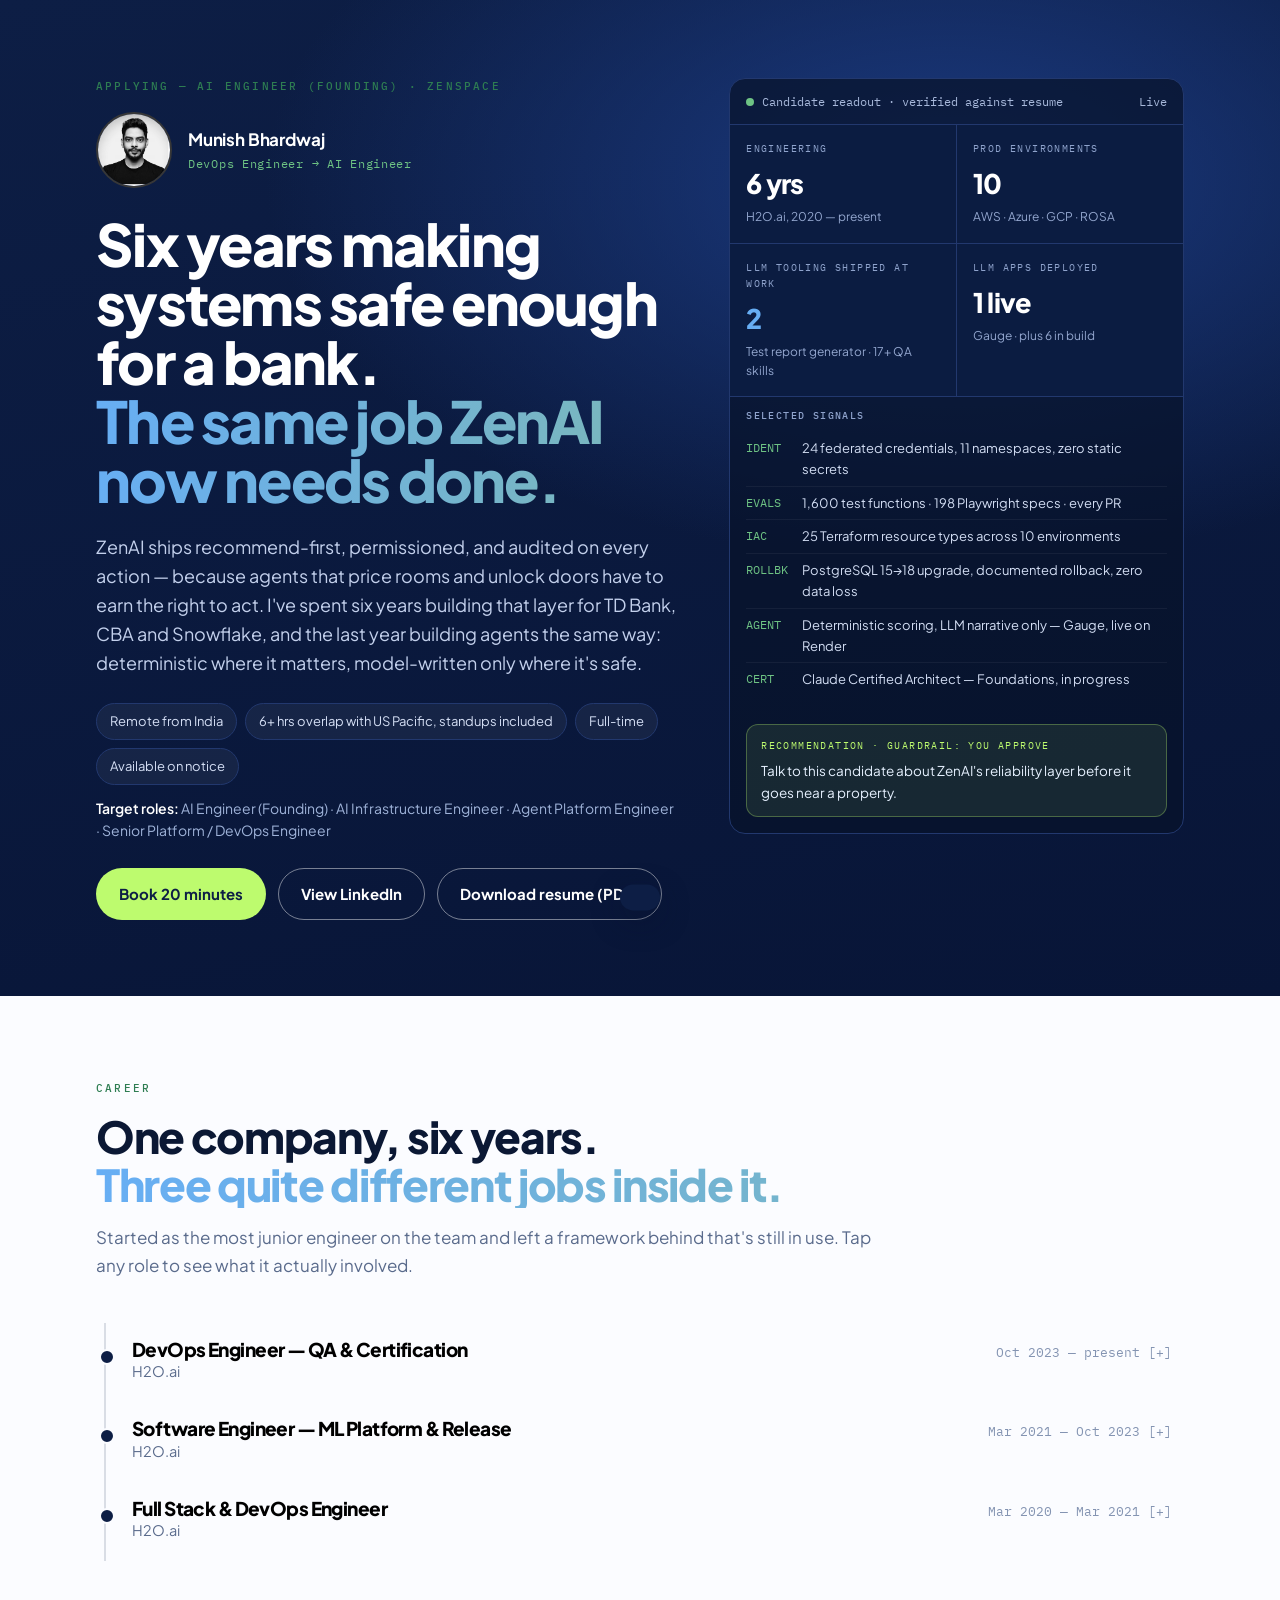
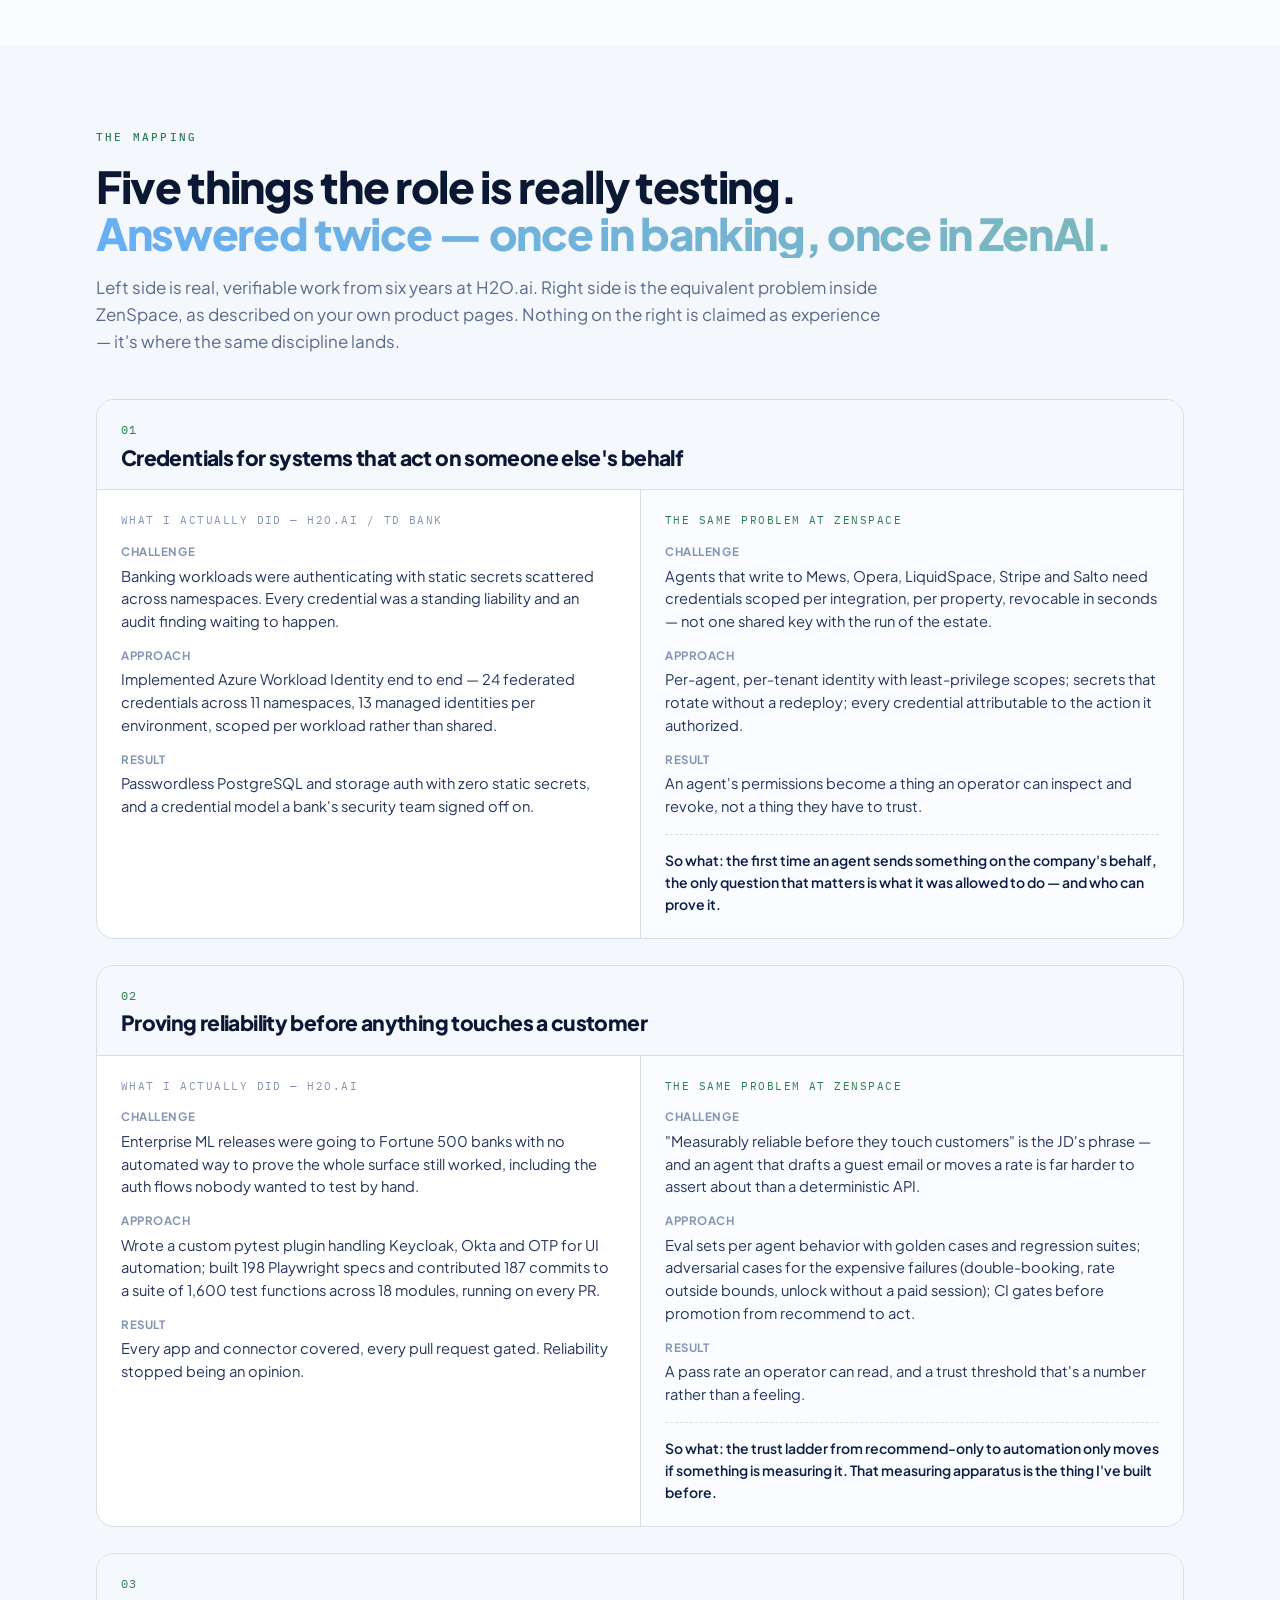
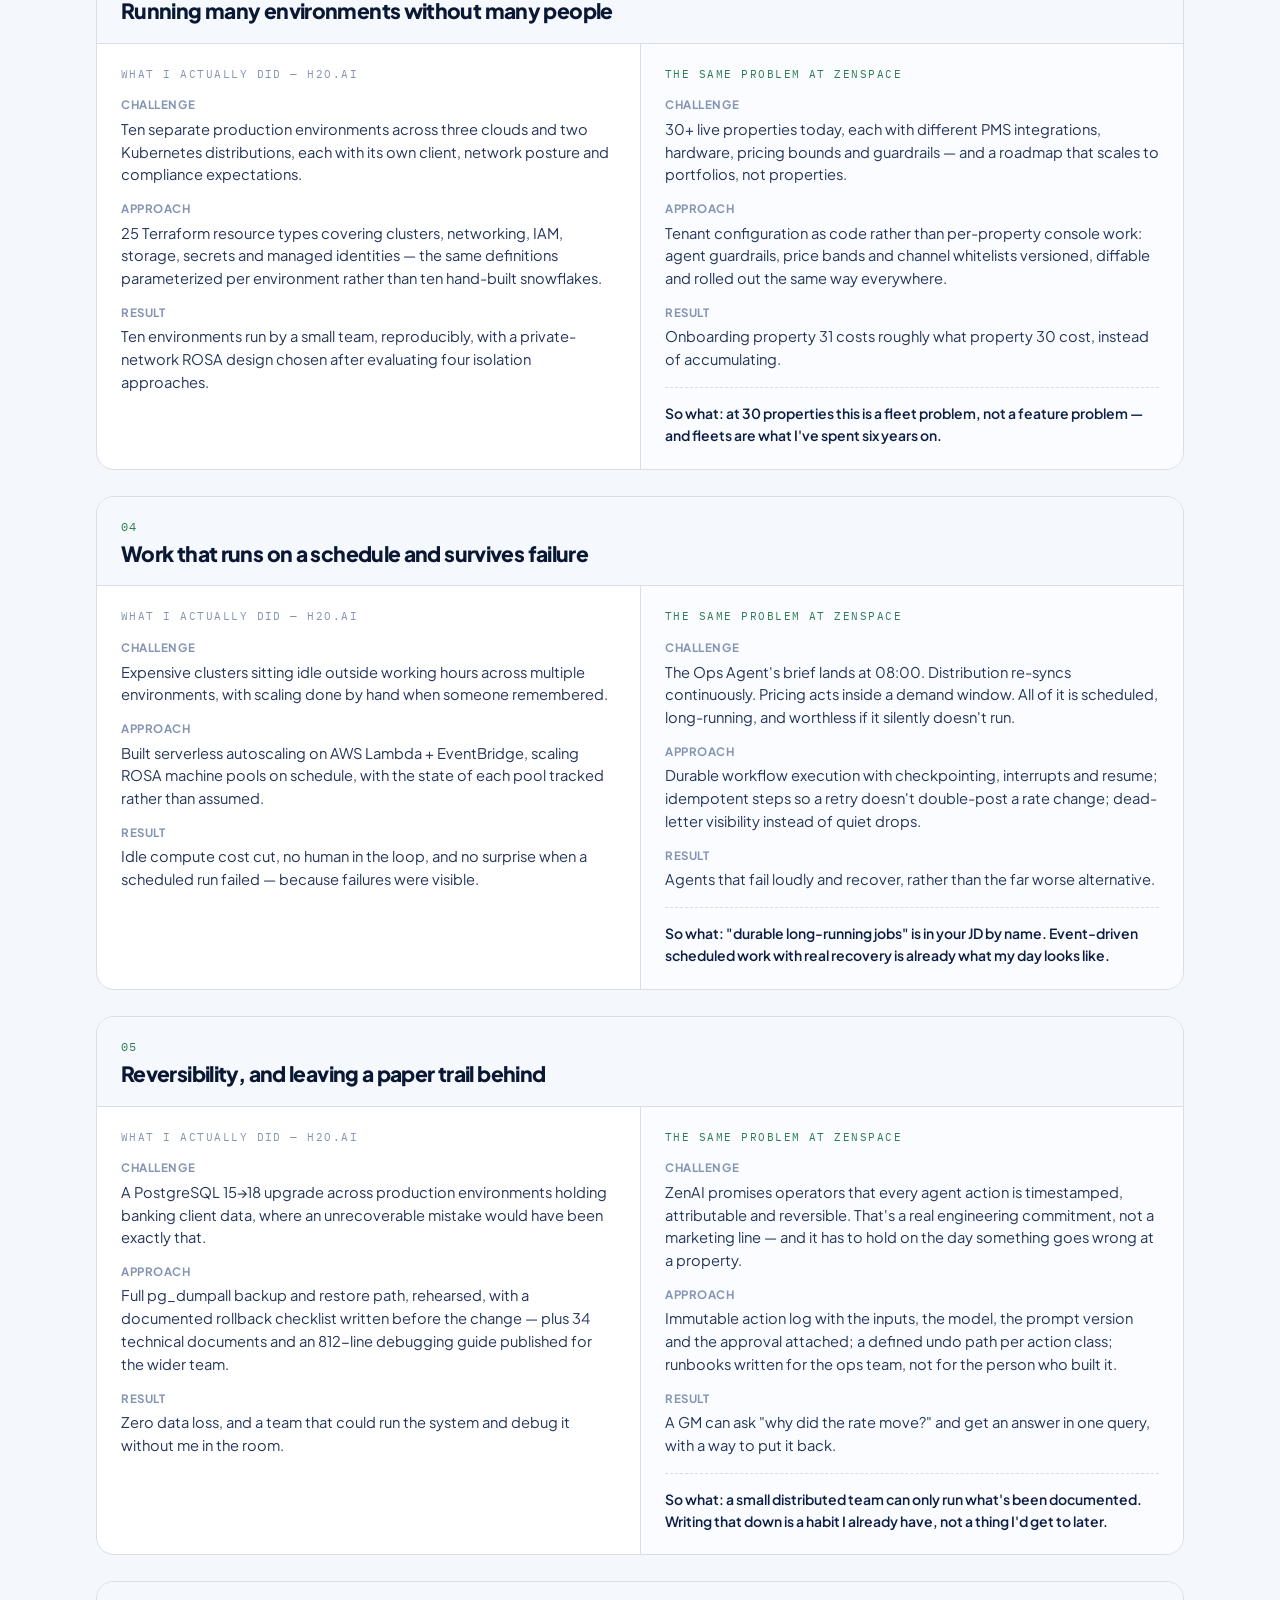
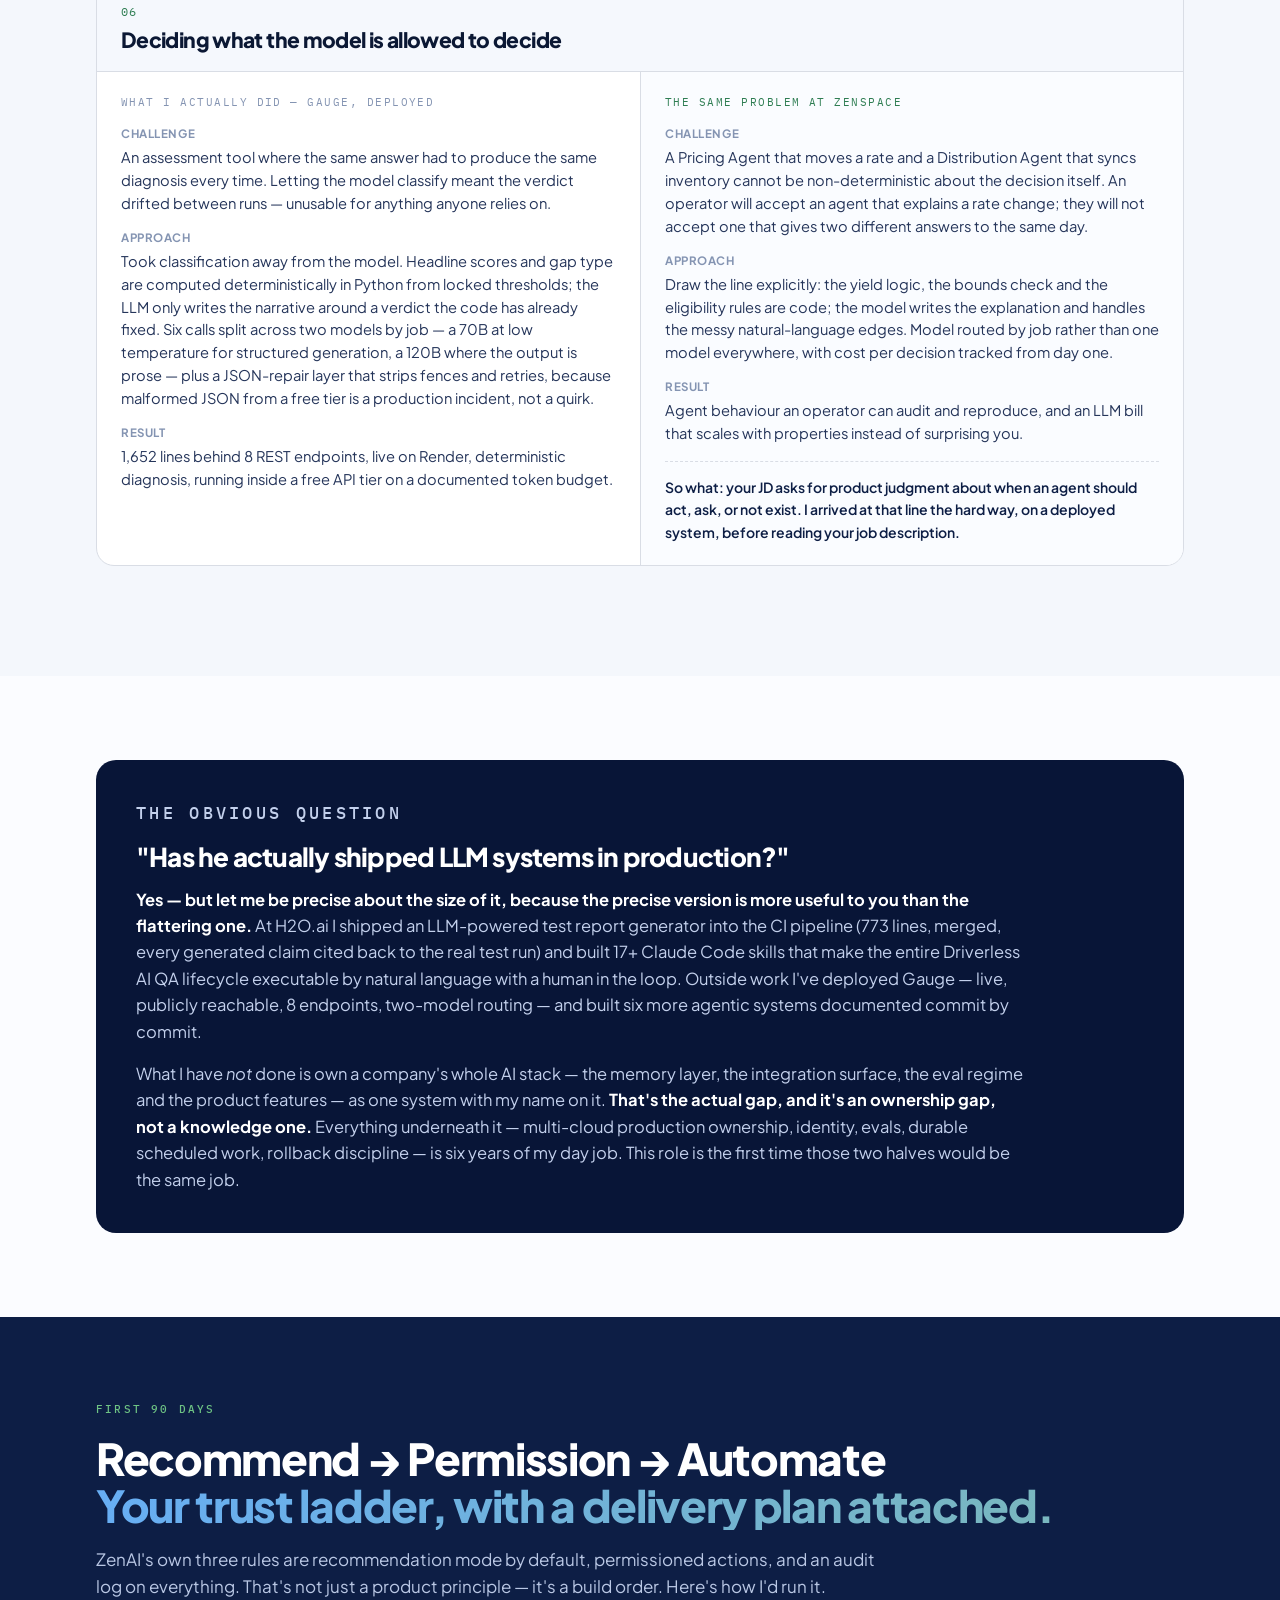
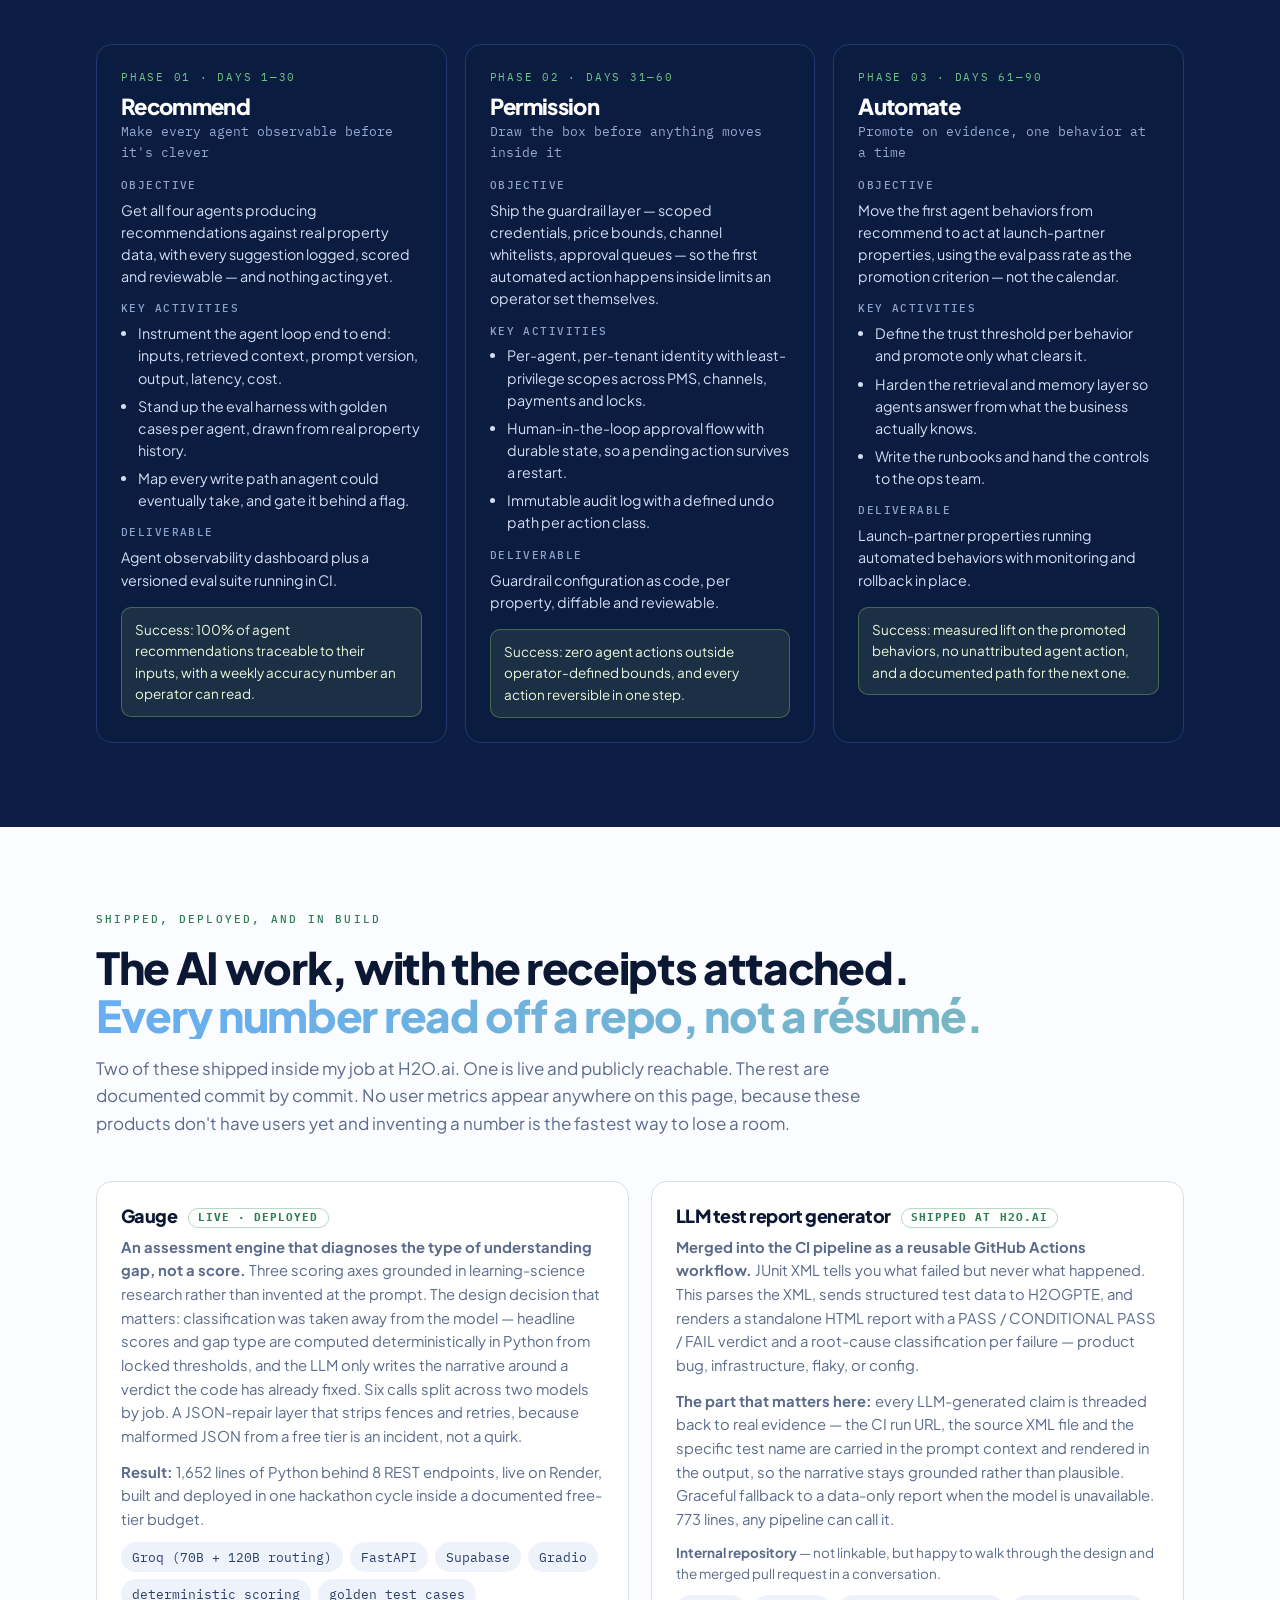
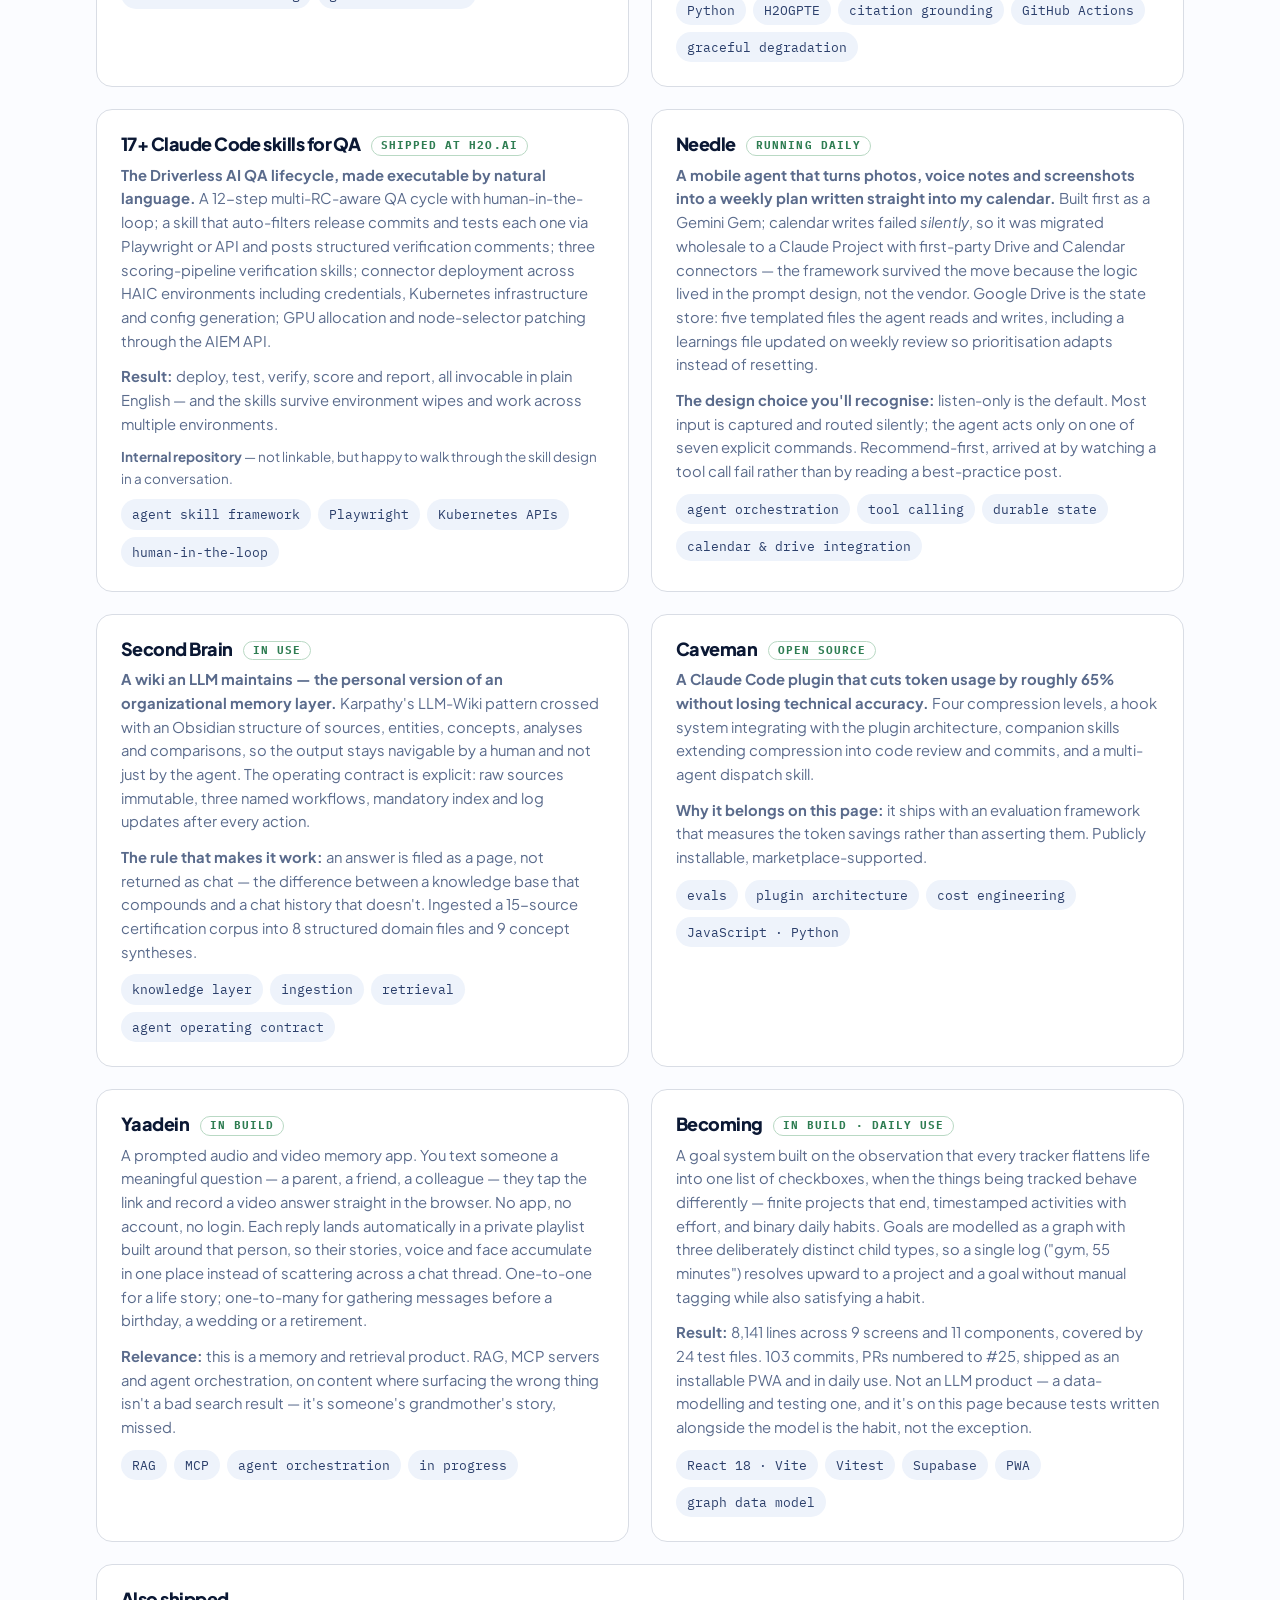
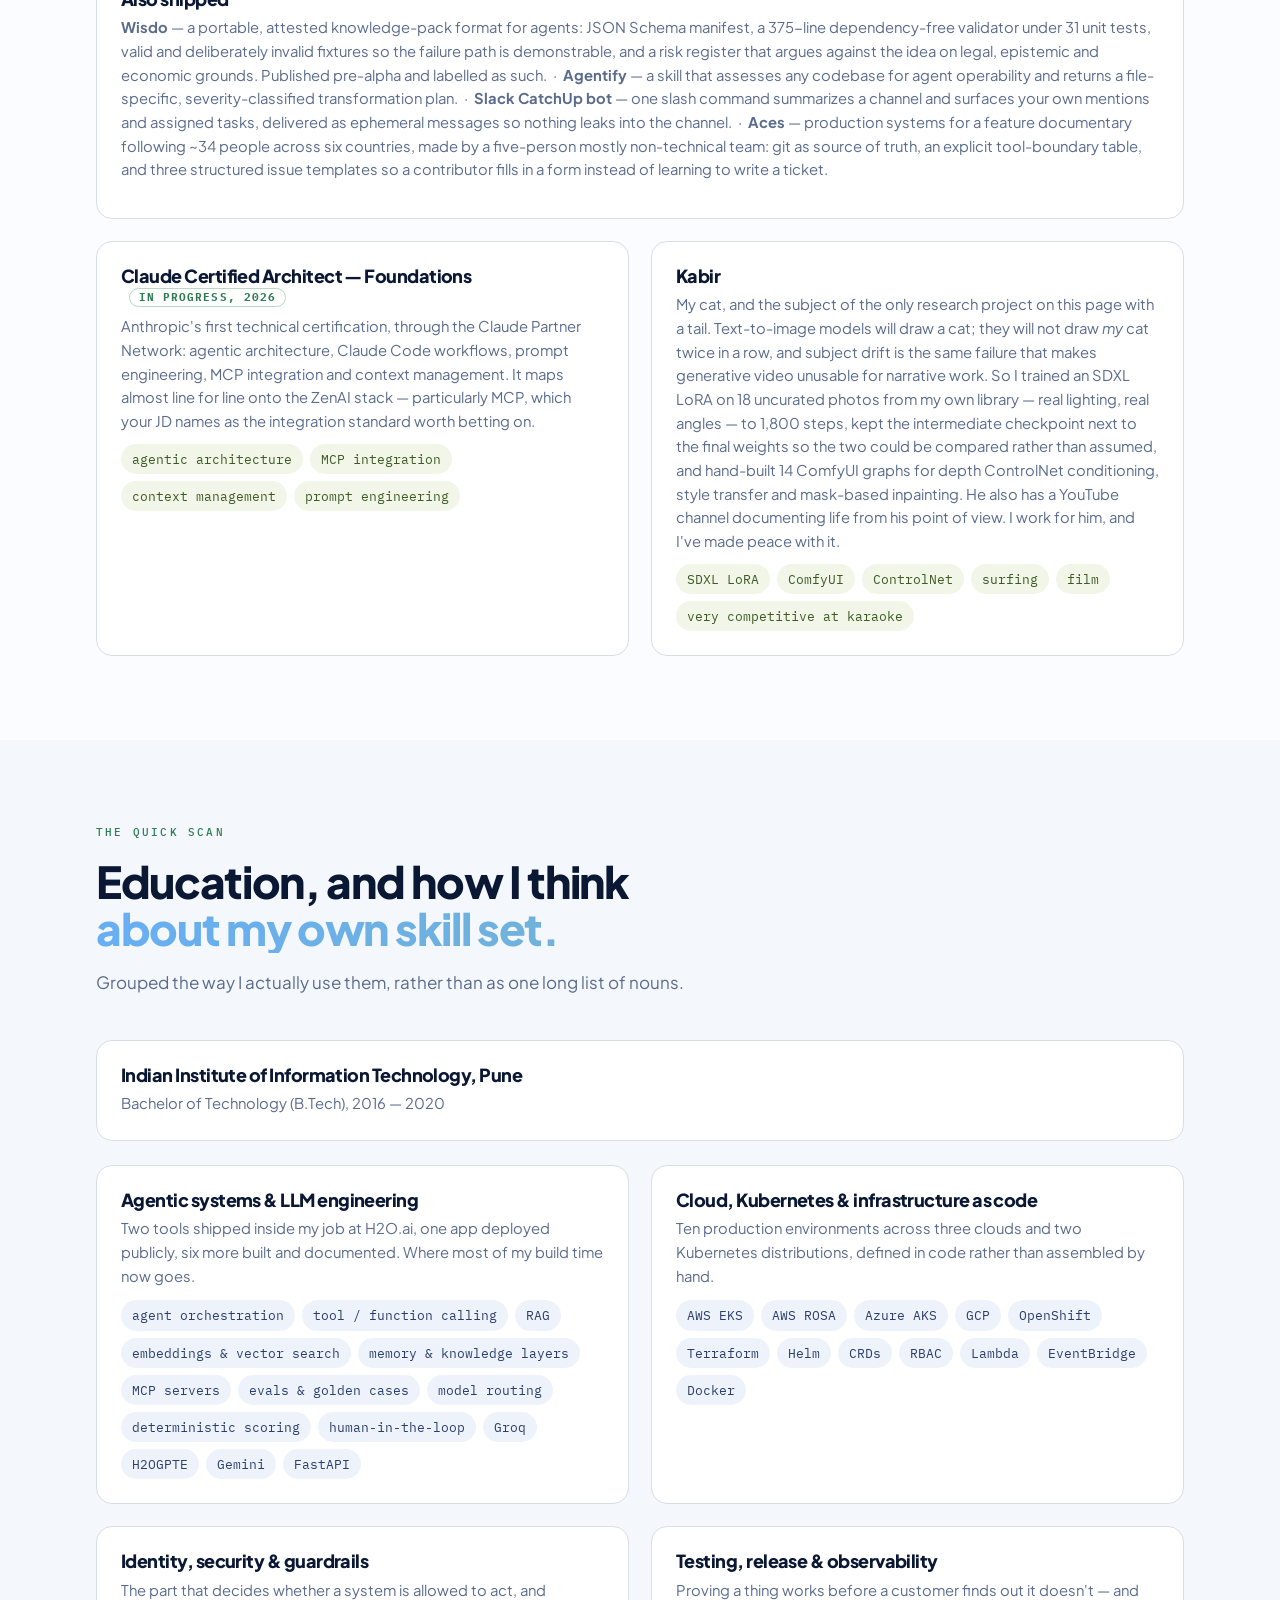
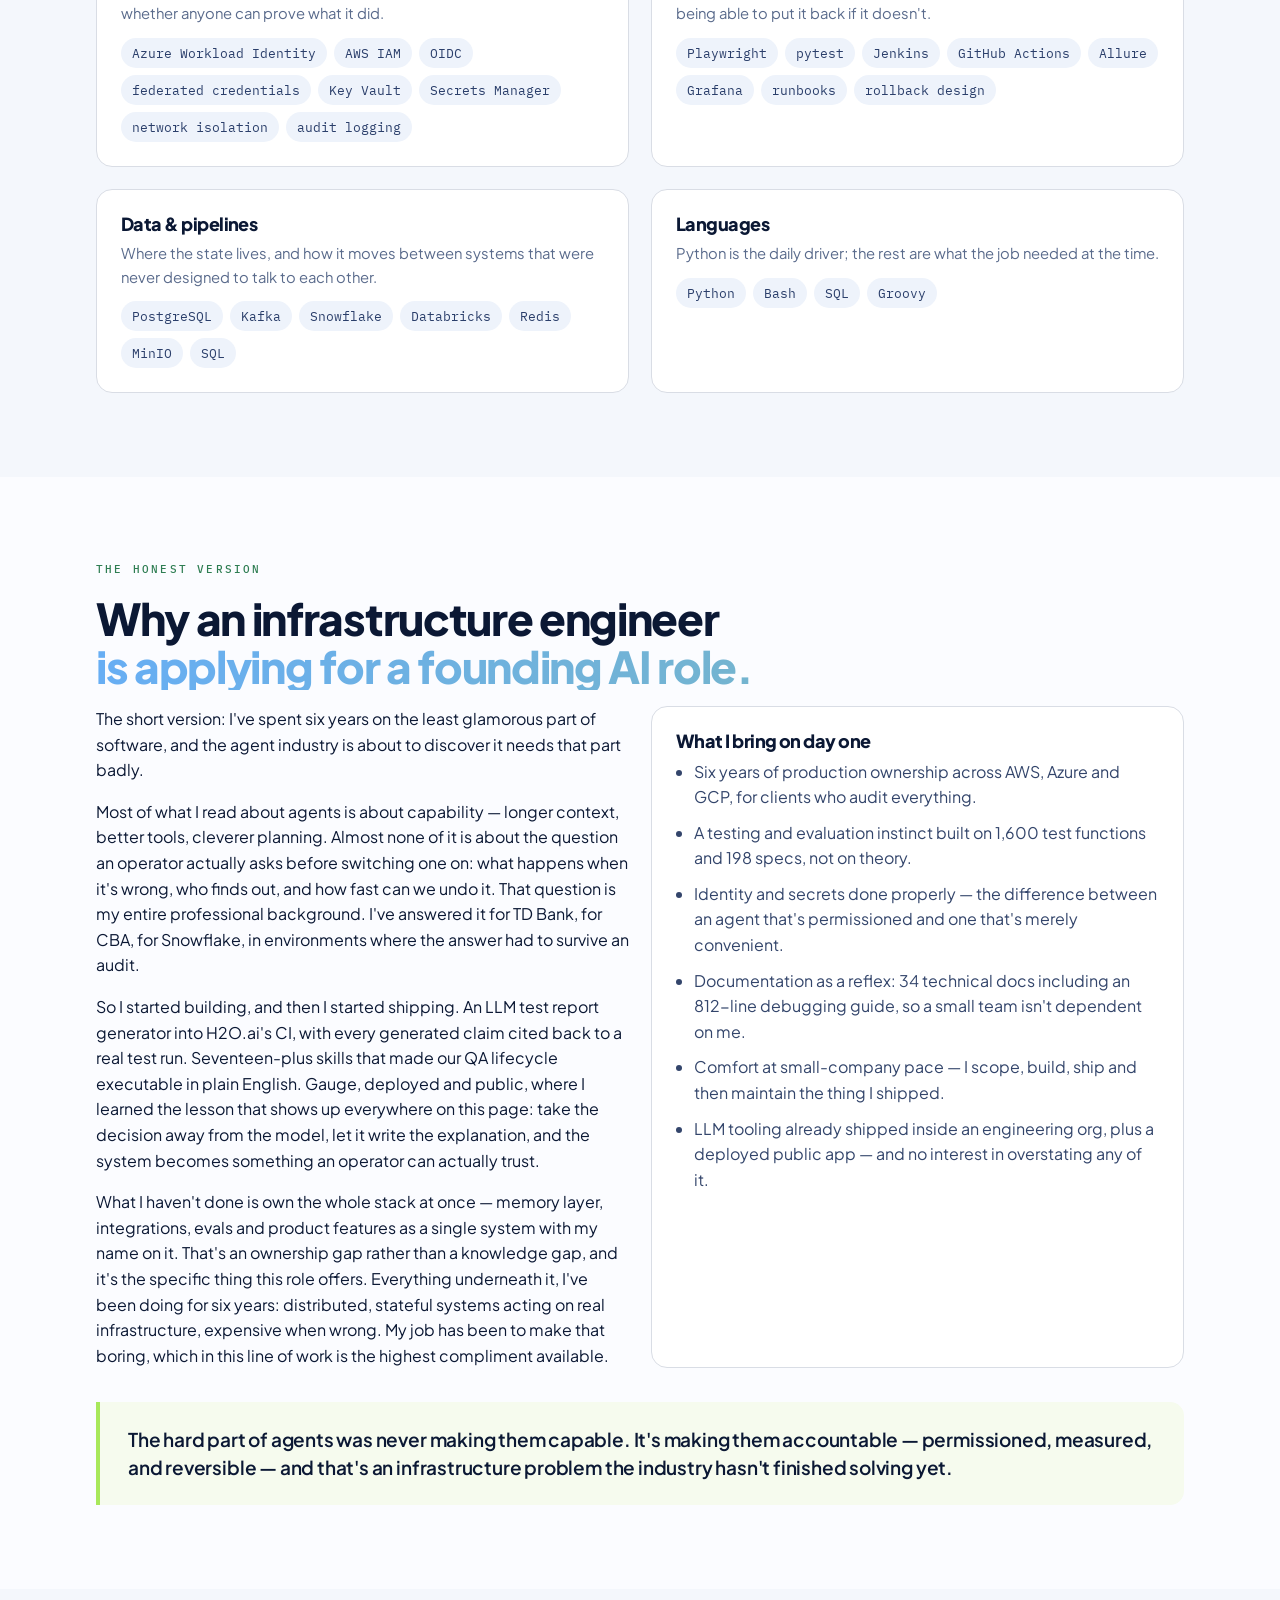
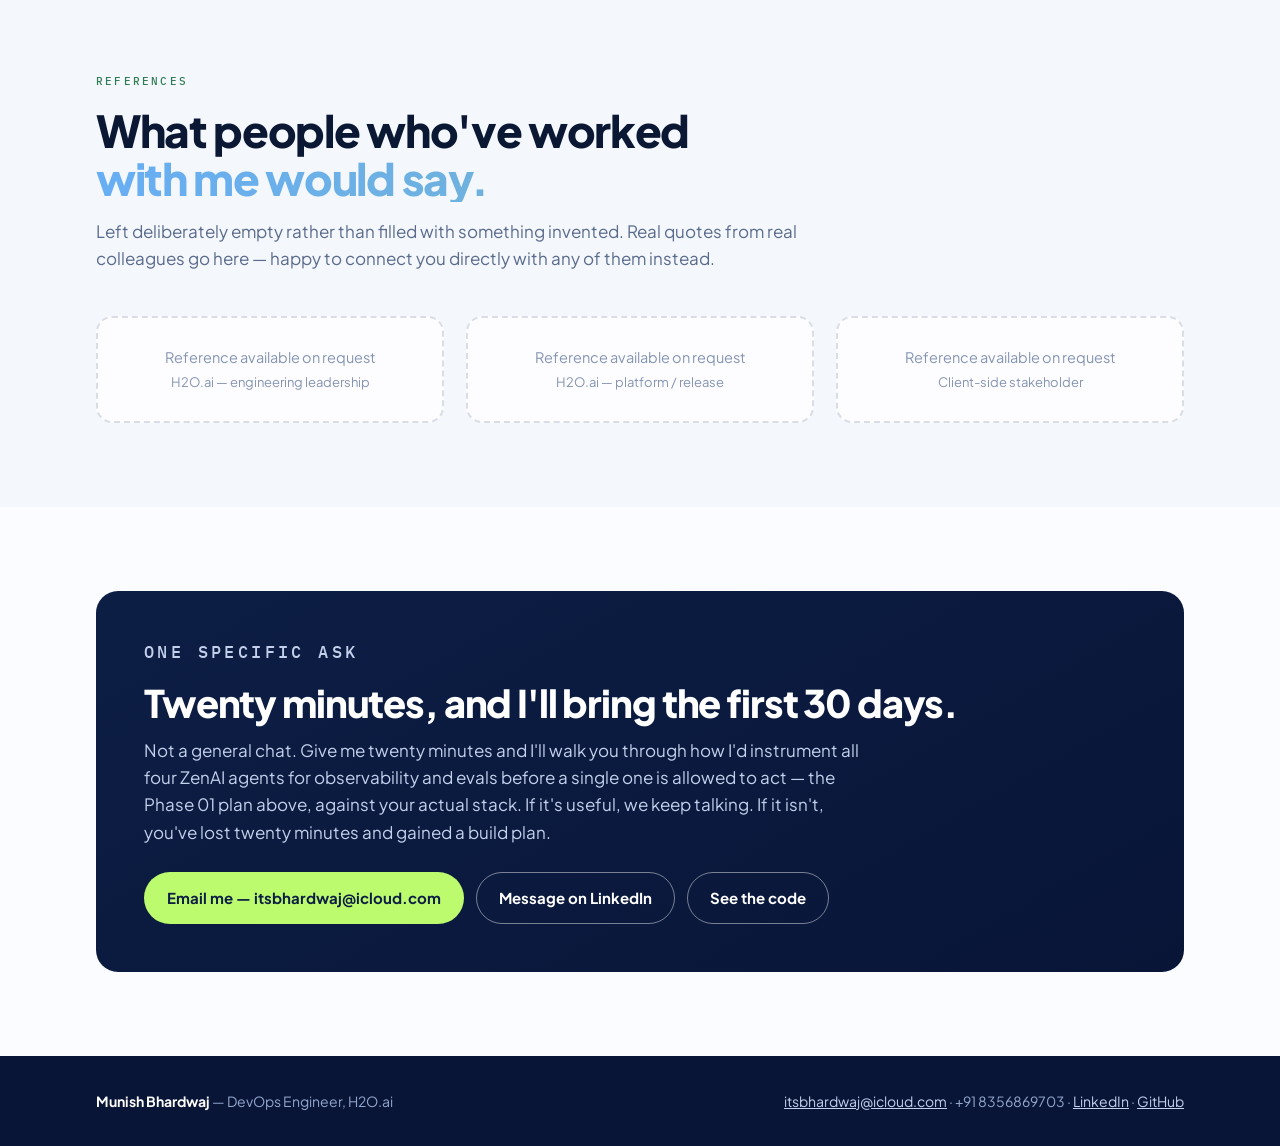
==== index.html @ 29ce5c70 "update: replace homepage with new ZenSpace portfolio design Co-Authored-By: Claude Sonnet 5 <noreply" ====
<!DOCTYPE html>
<html lang="en">
<head>
<meta charset="utf-8">
<meta name="viewport" content="width=device-width, initial-scale=1">
<meta name="robots" content="noindex, nofollow">
<title>Munish Bhardwaj — AI Engineer (Founding), ZenSpace</title>
<link rel="preconnect" href="https://fonts.googleapis.com">
<link rel="preconnect" href="https://fonts.gstatic.com" crossorigin>
<link href="https://fonts.googleapis.com/css2?family=Plus+Jakarta+Sans:ital,wght@0,400;0,500;0,600;0,700;0,800;1,400&family=IBM+Plex+Mono:wght@400;500&display=swap" rel="stylesheet">
<style>
/* ============================================================
   PALETTE — sampled from zenspace.io screenshots, Sept 2026.
   Swap these four to retarget this page at another company.
   ============================================================ */
:root{
  --navy:#0D1E45;        /* base dark surface */
  --navy-lift:#15306F;   /* gradient bloom / dark cards */
  --navy-deep:#081537;   /* deepest wells */
  --lime:#BDFB6E;        /* primary CTA — navy only, fails on white */
  --lime-deep:#A8E85B;
  --sky:#67AEF4;         /* headline gradient start */
  --mint:#7CB8B7;        /* headline gradient end */
  --signal:#6EC384;      /* eyebrows on dark */
  --signal-ink:#2E7D52;  /* eyebrows on light — contrast-safe */
  --paper:#FBFCFF;
  --card:#FFFFFF;
  --ink:#0B1834;
  --grey:#5A6B8C;
  --grey-soft:#8494B2;
  --line:#D9DDE5;
  --line-dark:#22386E;
  --maxw:1140px;
}
*{box-sizing:border-box}
html{scroll-behavior:smooth}
@media (prefers-reduced-motion:reduce){html{scroll-behavior:auto}*{transition:none!important;animation:none!important}}
body{
  margin:0;background:var(--paper);color:var(--ink);
  font-family:'Plus Jakarta Sans',-apple-system,BlinkMacSystemFont,'Segoe UI',sans-serif;
  font-size:16px;line-height:1.6;-webkit-font-smoothing:antialiased;
}
h1,h2,h3,h4{margin:0;font-weight:800;letter-spacing:-0.03em;line-height:1.08}
p{margin:0 0 16px}
a{color:#1B5FA8}
.wrap{max-width:var(--maxw);margin:0 auto;padding:0 26px}
section{padding:84px 0}
.dark{background:var(--navy);color:#fff}
.dark a{color:var(--sky)}
:focus-visible{outline:3px solid var(--sky);outline-offset:3px;border-radius:4px}

/* eyebrow — ZenSpace's own device: small, uppercase, letterspaced */
.eyebrow{font-family:'IBM Plex Mono',monospace;font-size:11px;font-weight:500;letter-spacing:.2em;
  text-transform:uppercase;color:var(--signal-ink);margin:0 0 16px}
.dark .eyebrow{color:var(--signal)}

/* two-tone headline — their signature: line 1 solid, line 2 gradient */
.sec-title{font-size:clamp(30px,4.4vw,44px);margin-bottom:16px}
.grad{background:linear-gradient(96deg,var(--sky),var(--mint));
  -webkit-background-clip:text;background-clip:text;color:transparent;display:block}
.sec-lede{color:var(--grey);max-width:66ch;font-size:17px;margin:0 0 44px}
.dark .sec-lede{color:#B9C7E4}

/* progress bar */
#bar{position:fixed;top:0;left:0;height:3px;width:0;background:var(--lime);z-index:99}

/* ---------------- HERO ---------------- */
.hero{background:
  radial-gradient(1100px 620px at 74% 18%, #1B3A80 0%, rgba(27,58,128,0) 62%),
  linear-gradient(168deg,var(--navy) 0%, var(--navy-deep) 100%);
  color:#fff;padding:78px 0 76px}
.hero-grid{display:grid;grid-template-columns:1.15fr .9fr;gap:52px;align-items:start}
.hero h1{font-size:clamp(36px,5.4vw,58px);line-height:1.02;margin-bottom:24px}
.hero .lede{color:#C3D0EC;font-size:18px;max-width:52ch}
.face{display:flex;align-items:center;gap:16px;margin:0 0 26px}
.face img{width:76px;height:76px;border-radius:50%;object-fit:cover;filter:grayscale(1);
  border:2px solid var(--line-dark)}
.face .who{font-weight:700;font-size:17px;letter-spacing:-.01em}
.face .what{font-family:'IBM Plex Mono',monospace;font-size:12px;color:var(--signal);letter-spacing:.06em}

.chips{display:flex;flex-wrap:wrap;gap:8px;margin:26px 0 12px;padding:0;list-style:none}
.chips li{font-size:13px;padding:7px 13px;border-radius:999px;border:1px solid var(--line-dark);
  background:rgba(255,255,255,.05);color:#D5DFF5}
.roles{font-size:14px;color:#9FB3D9;margin:6px 0 26px}
.roles b{color:#fff;font-weight:600}
.cta-row{display:flex;flex-wrap:wrap;gap:12px;margin-top:6px}
.btn{display:inline-block;padding:13px 22px;border-radius:999px;font-weight:700;font-size:15px;
  text-decoration:none;border:1px solid transparent;cursor:pointer;font-family:inherit}
.btn-lime{background:var(--lime);color:var(--navy)}
.btn-lime:hover{background:var(--lime-deep)}
.btn-ghost{border-color:rgba(255,255,255,.45);color:#fff;background:transparent}
.btn-ghost:hover{background:rgba(255,255,255,.08)}
.btn-dark{background:var(--navy);color:#fff}
.btn-outline{border-color:var(--line);color:var(--ink);background:#fff}

/* control panel — echoes their "ZenSpace Control" live tile */
.panel{background:rgba(8,18,42,.72);border:1px solid var(--line-dark);border-radius:16px;overflow:hidden}
.panel-top{display:flex;align-items:center;justify-content:space-between;padding:13px 16px;
  border-bottom:1px solid var(--line-dark);font-family:'IBM Plex Mono',monospace;font-size:12px;color:#A7B8DA}
.dot{display:inline-block;width:8px;height:8px;border-radius:50%;background:var(--signal);margin-right:8px}
.tiles{display:grid;grid-template-columns:repeat(2,1fr);gap:1px;background:var(--line-dark)}
.tile{background:#0B1C41;padding:16px}
.tile .k{font-family:'IBM Plex Mono',monospace;font-size:10px;letter-spacing:.14em;text-transform:uppercase;color:#8FA3CC}
.tile .v{font-size:27px;font-weight:800;margin-top:5px;letter-spacing:-.03em}
.tile .n{font-size:12px;color:#93A6CE;margin-top:2px}
.tile .v.zero{color:var(--sky)}
.feed{padding:14px 16px;border-top:1px solid var(--line-dark)}
.feed h4{font-family:'IBM Plex Mono',monospace;font-size:10px;letter-spacing:.14em;text-transform:uppercase;
  color:#8FA3CC;font-weight:500;margin-bottom:10px}
.feed ul{list-style:none;margin:0;padding:0}
.feed li{display:flex;gap:10px;font-size:13px;color:#D2DDF3;padding:6px 0;border-bottom:1px solid rgba(255,255,255,.05)}
.feed li:last-child{border-bottom:none}
.feed .ts{font-family:'IBM Plex Mono',monospace;color:var(--signal);flex:0 0 46px;font-size:12px}
.rec{margin:14px 16px 16px;padding:13px 14px;border-radius:12px;background:rgba(189,251,110,.09);
  border:1px solid rgba(189,251,110,.3)}
.rec .lbl{font-family:'IBM Plex Mono',monospace;font-size:10px;letter-spacing:.14em;text-transform:uppercase;color:var(--lime)}
.rec p{margin:6px 0 0;font-size:13.5px;color:#E6F1FF}

/* ---------------- TIMELINE ---------------- */
.tl{border-left:2px solid var(--line);margin-left:8px}
.tl-item{position:relative;padding:0 0 6px 26px}
.tl-btn{width:100%;text-align:left;background:none;border:none;padding:16px 12px 16px 0;cursor:pointer;
  font-family:inherit;display:flex;justify-content:space-between;gap:18px;align-items:baseline;border-radius:8px}
.tl-btn:hover{background:#F1F5FC}
.tl-btn h3{font-size:19px}
.tl-btn .co{color:var(--grey);font-size:14.5px;margin-top:3px}
.tl-btn .dt{font-family:'IBM Plex Mono',monospace;font-size:12.5px;color:var(--grey-soft);white-space:nowrap}
.tl-item::before{content:"";position:absolute;left:-7px;top:26px;width:12px;height:12px;border-radius:50%;
  background:var(--navy);border:2px solid var(--paper)}
.tl-body{display:none;padding:2px 12px 20px 0}
.tl-body.open{display:block}
.tl-body ul{margin:0;padding-left:18px;color:#33456B}
.tl-body li{margin-bottom:9px;font-size:15px}
.tl-btn .caret{color:var(--grey-soft);font-size:13px;font-family:'IBM Plex Mono',monospace}

/* ---------------- CASE STUDIES ---------------- */
.case{border:1px solid var(--line);border-radius:18px;background:var(--card);overflow:hidden;margin-bottom:26px}
.case-head{padding:20px 24px;border-bottom:1px solid var(--line);background:#F5F8FD}
.case-head .n{font-family:'IBM Plex Mono',monospace;font-size:12px;color:var(--signal-ink);letter-spacing:.12em}
.case-head h3{font-size:21px;margin-top:7px}
.pair{display:grid;grid-template-columns:1fr 1fr}
.side{padding:22px 24px}
.side+.side{border-left:1px solid var(--line);background:#FAFCFF}
.side .tag{font-family:'IBM Plex Mono',monospace;font-size:10.5px;letter-spacing:.14em;text-transform:uppercase;
  color:var(--grey-soft);margin-bottom:14px}
.side+.side .tag{color:var(--signal-ink)}
.car{margin-bottom:14px}
.car .l{font-size:11.5px;font-weight:700;letter-spacing:.05em;color:var(--grey-soft);text-transform:uppercase}
.car p{margin:3px 0 0;font-size:14.7px;color:#25355A;line-height:1.55}
.sowhat{margin-top:16px;padding-top:14px;border-top:1px dashed var(--line);font-size:14px;color:var(--navy);font-weight:600}

/* ---------------- OBJECTION ---------------- */
.obj{background:var(--navy-deep);border-radius:20px;padding:40px;color:#fff}
.obj h3{font-size:26px;margin-bottom:16px}
.obj p{color:#C3D0EC;max-width:74ch;font-size:16.5px}
.obj strong{color:#fff}

/* ---------------- FRAMEWORK ---------------- */
.phases{display:grid;grid-template-columns:repeat(3,1fr);gap:18px}
.phase{background:#0B1C41;border:1px solid var(--line-dark);border-radius:16px;padding:24px;position:relative}
.phase .step{font-family:'IBM Plex Mono',monospace;font-size:11px;letter-spacing:.16em;color:var(--signal)}
.phase h3{font-size:22px;margin:8px 0 4px}
.phase .win{font-size:13px;color:#96A9D2;font-family:'IBM Plex Mono',monospace;margin-bottom:16px}
.phase h4{font-size:11px;letter-spacing:.13em;text-transform:uppercase;color:#8FA3CC;
  font-family:'IBM Plex Mono',monospace;font-weight:500;margin:16px 0 7px}
.phase p,.phase li{font-size:14.3px;color:#D2DDF3;line-height:1.55}
.phase ul{margin:0;padding-left:17px}
.phase li{margin-bottom:6px}
.metric{margin-top:16px;padding:11px 13px;border-radius:10px;background:rgba(189,251,110,.09);
  border:1px solid rgba(189,251,110,.28);font-size:13.5px;color:#EAF7DA}

/* ---------------- GRIDS ---------------- */
.g2{display:grid;grid-template-columns:1fr 1fr;gap:22px}
.g3{display:grid;grid-template-columns:repeat(3,1fr);gap:22px}
.box{border:1px solid var(--line);border-radius:16px;background:var(--card);padding:24px}
.box h3{font-size:18px;margin-bottom:8px}
.box p{font-size:14.8px;color:var(--grey);margin-bottom:12px}
.tags{display:flex;flex-wrap:wrap;gap:7px;list-style:none;margin:0;padding:0}
.tags li{font-size:12.6px;padding:5px 11px;border-radius:999px;background:#EEF3FB;color:#2B3F6B;
  font-family:'IBM Plex Mono',monospace}
.tags li.soft{background:#F2F6E9;color:#3C5A22}
.wip{display:inline-block;font-family:'IBM Plex Mono',monospace;font-size:10.5px;letter-spacing:.1em;
  text-transform:uppercase;color:var(--signal-ink);border:1px solid #B9D9C4;border-radius:999px;padding:3px 9px;margin-left:8px;vertical-align:middle}

/* conviction callout */
.conviction{border-left:4px solid var(--lime-deep);background:#F6FBEE;padding:24px 28px;border-radius:0 14px 14px 0;margin-top:34px}
.conviction p{font-size:19px;font-weight:600;color:var(--ink);margin:0;line-height:1.45;letter-spacing:-.01em}

/* testimonials */
.slot{border:2px dashed var(--line);border-radius:16px;padding:28px;color:var(--grey-soft);
  font-size:14.5px;text-align:center;background:#FDFDFF}

/* CTA */
.cta-card{background:linear-gradient(150deg,var(--navy) 0%,var(--navy-deep) 100%);
  border-radius:22px;padding:48px;color:#fff;text-align:left}
.cta-card h2{font-size:clamp(28px,4vw,38px);margin-bottom:14px}
.cta-card p{color:#C3D0EC;max-width:60ch;font-size:17px}
footer{background:var(--navy-deep);color:#93A6CE;padding:34px 0;font-size:14px}
footer a{color:#C3D0EC}
.foot{display:flex;flex-wrap:wrap;gap:10px 26px;align-items:center;justify-content:space-between}

/* toast */
#toast{position:fixed;left:50%;bottom:26px;transform:translateX(-50%) translateY(140%);
  background:var(--navy);color:#fff;padding:13px 20px;border-radius:999px;font-size:14px;
  box-shadow:0 10px 30px rgba(8,18,42,.35);transition:transform .28s ease;z-index:120;max-width:90vw;text-align:center}
#toast.show{transform:translateX(-50%) translateY(0)}

/* ---------------- BREAKPOINTS ---------------- */
@media (max-width:940px){
  .hero-grid{grid-template-columns:1fr;gap:36px}
  .pair{grid-template-columns:1fr}
  .side+.side{border-left:none;border-top:1px solid var(--line)}
  .phases{grid-template-columns:1fr}
  .g3{grid-template-columns:1fr 1fr}
}
@media (max-width:640px){
  section{padding:58px 0}
  .wrap{padding:0 18px}
  .g2,.g3{grid-template-columns:1fr}
  .tiles{grid-template-columns:1fr 1fr}
  .obj,.cta-card{padding:28px 22px}
  .case-head,.side{padding:18px}
  .tl-btn{flex-direction:column;gap:4px}
  .tl-btn .dt{white-space:normal}
  .btn{width:100%;text-align:center}
  .cta-row{flex-direction:column}
  .conviction{padding:20px}
  .conviction p{font-size:17px}
}
</style>
</head>
<body>
<div id="bar"></div>

<!-- ==================== HERO ==================== -->
<section class="hero">
  <div class="wrap hero-grid">
    <div>
      <p class="eyebrow">Applying — AI Engineer (Founding) · ZenSpace</p>
      <div class="face">
        <img src="[data-uri]" alt="Black and white portrait of Munish Bhardwaj">
        <div>
          <div class="who">Munish Bhardwaj</div>
          <div class="what">DevOps Engineer → AI Engineer</div>
        </div>
      </div>
      <h1>Six years making systems safe enough for a bank.
        <span class="grad">The same job ZenAI now needs done.</span></h1>
      <p class="lede">ZenAI ships recommend-first, permissioned, and audited on every action — because agents that price rooms and unlock doors have to earn the right to act. I've spent six years building that layer for TD Bank, CBA and Snowflake, and the last year building agents the same way: deterministic where it matters, model-written only where it's safe.</p>

      <ul class="chips">
        <li>Remote from India</li>
        <li>6+ hrs overlap with US Pacific, standups included</li>
        <li>Full-time</li>
        <li>Available on notice</li>
      </ul>
      <p class="roles"><b>Target roles:</b> AI Engineer (Founding) · AI Infrastructure Engineer · Agent Platform Engineer · Senior Platform / DevOps Engineer</p>

      <div class="cta-row">
        <a class="btn btn-lime" href="#ask">Book 20 minutes</a>
        <a class="btn btn-ghost" href="https://www.linkedin.com/in/itsmunishbhardwaj" target="_blank" rel="noopener">View LinkedIn</a>
        <a class="btn btn-ghost" href="assets/munish-bhardwaj-resume.pdf" download>Download resume (PDF)</a>
      </div>
    </div>

    <div class="panel">
      <div class="panel-top"><span><span class="dot"></span>Candidate readout · verified against resume</span><span>Live</span></div>
      <div class="tiles">
        <div class="tile"><div class="k">Engineering</div><div class="v">6 yrs</div><div class="n">H2O.ai, 2020 — present</div></div>
        <div class="tile"><div class="k">Prod environments</div><div class="v">10</div><div class="n">AWS · Azure · GCP · ROSA</div></div>
        <div class="tile"><div class="k">LLM tooling shipped at work</div><div class="v zero">2</div><div class="n">Test report generator · 17+ QA skills</div></div>
        <div class="tile"><div class="k">LLM apps deployed</div><div class="v">1 live</div><div class="n">Gauge · plus 6 in build</div></div>
      </div>
      <div class="feed">
        <h4>Selected signals</h4>
        <ul>
          <li><span class="ts">IDENT</span><span>24 federated credentials, 11 namespaces, zero static secrets</span></li>
          <li><span class="ts">EVALS</span><span>1,600 test functions · 198 Playwright specs · every PR</span></li>
          <li><span class="ts">IAC</span><span>25 Terraform resource types across 10 environments</span></li>
          <li><span class="ts">ROLLBK</span><span>PostgreSQL 15→18 upgrade, documented rollback, zero data loss</span></li>
          <li><span class="ts">AGENT</span><span>Deterministic scoring, LLM narrative only — Gauge, live on Render</span></li>
          <li><span class="ts">CERT</span><span>Claude Certified Architect — Foundations, in progress</span></li>
        </ul>
      </div>
      <div class="rec">
        <div class="lbl">Recommendation · guardrail: you approve</div>
        <p>Talk to this candidate about ZenAI's reliability layer before it goes near a property.</p>
      </div>
    </div>
  </div>
</section>

<!-- ==================== TIMELINE ==================== -->
<section>
  <div class="wrap">
    <p class="eyebrow">Career</p>
    <h2 class="sec-title">One company, six years.<span class="grad">Three quite different jobs inside it.</span></h2>
    <p class="sec-lede">Started as the most junior engineer on the team and left a framework behind that's still in use. Tap any role to see what it actually involved.</p>

    <div class="tl">
      <div class="tl-item">
        <button class="tl-btn" aria-expanded="false" aria-controls="r1">
          <span><h3>DevOps Engineer — QA &amp; Certification</h3><div class="co">H2O.ai</div></span>
          <span class="dt">Oct 2023 — present <span class="caret">[+]</span></span>
        </button>
        <div class="tl-body" id="r1">
          <ul>
            <li>Built and run 10 production environments across AWS, Azure and GCP for Fortune 500 banking clients including TD Bank — spanning AWS EKS, OpenShift ROSA and Azure AKS.</li>
            <li>Authored 25 Terraform resource types provisioning full stacks: ROSA HCP clusters, Lambda autoscaling, IAM roles, S3, Secrets Manager, plus Azure AKS, networking, PostgreSQL and 13 managed identities per environment.</li>
            <li>Built serverless cluster autoscaling on AWS Lambda + EventBridge, scaling ROSA machine pools on schedule and cutting idle compute cost.</li>
            <li>Implemented Azure Workload Identity end to end: 24 federated credentials across 11 namespaces, enabling passwordless PostgreSQL and storage auth with zero static secrets.</li>
            <li>Built CI/CD pipelines running E2E and connector tests on every PR across Jenkins and GitHub Actions with AWS OIDC; authored 187 commits to a Python test suite of 1,600 test functions across 18 modules.</li>
            <li>Wrote a custom pytest plugin (hac-playwright) handling Keycloak, Okta and OTP auth for UI automation; built 198 Playwright specs covering every app and connector.</li>
            <li>Authored 34 technical documents including an 812-line H2O AI Cloud debugging guide, published to Confluence for the wider team.</li>
          </ul>
        </div>
      </div>
      <div class="tl-item">
        <button class="tl-btn" aria-expanded="false" aria-controls="r2">
          <span><h3>Software Engineer — ML Platform &amp; Release</h3><div class="co">H2O.ai</div></span>
          <span class="dt">Mar 2021 — Oct 2023 <span class="caret">[+]</span></span>
        </button>
        <div class="tl-body" id="r2">
          <ul>
            <li>Designed CI/CD and release pipelines for microservices-based ML applications serving CBA, TD Bank and Snowflake, increasing release velocity by 30%.</li>
            <li>Built monitoring and observability using Grafana and SQL across AWS, Azure and GCP, achieving 100% uptime through proactive alerting.</li>
            <li>Delivered 15 production releases across distributed teams in 5 countries (Japan, Prague, Slovakia, USA, India) with full documentation and runbooks.</li>
          </ul>
        </div>
      </div>
      <div class="tl-item">
        <button class="tl-btn" aria-expanded="false" aria-controls="r3">
          <span><h3>Full Stack &amp; DevOps Engineer</h3><div class="co">H2O.ai</div></span>
          <span class="dt">Mar 2020 — Mar 2021 <span class="caret">[+]</span></span>
        </button>
        <div class="tl-body" id="r3">
          <ul>
            <li>Automated CI/CD frameworks for ML model deployment using Jenkins, Docker and Kubernetes.</li>
            <li>Delivered integration workflows for 3 enterprise applications within a 3-week deadline, building a reusable framework still in use today.</li>
            <li>Improved deployment efficiency by 50%. Started as the most junior engineer on the team.</li>
          </ul>
        </div>
      </div>
    </div>
  </div>
</section>

<!-- ==================== CASE STUDIES ==================== -->
<section style="background:#F4F7FC">
  <div class="wrap">
    <p class="eyebrow">The mapping</p>
    <h2 class="sec-title">Five things the role is really testing.<span class="grad">Answered twice — once in banking, once in ZenAI.</span></h2>
    <p class="sec-lede">Left side is real, verifiable work from six years at H2O.ai. Right side is the equivalent problem inside ZenSpace, as described on your own product pages. Nothing on the right is claimed as experience — it's where the same discipline lands.</p>

    <!-- 1 -->
    <div class="case">
      <div class="case-head"><div class="n">01</div><h3>Credentials for systems that act on someone else's behalf</h3></div>
      <div class="pair">
        <div class="side">
          <div class="tag">What I actually did — H2O.ai / TD Bank</div>
          <div class="car"><div class="l">Challenge</div><p>Banking workloads were authenticating with static secrets scattered across namespaces. Every credential was a standing liability and an audit finding waiting to happen.</p></div>
          <div class="car"><div class="l">Approach</div><p>Implemented Azure Workload Identity end to end — 24 federated credentials across 11 namespaces, 13 managed identities per environment, scoped per workload rather than shared.</p></div>
          <div class="car"><div class="l">Result</div><p>Passwordless PostgreSQL and storage auth with zero static secrets, and a credential model a bank's security team signed off on.</p></div>
        </div>
        <div class="side">
          <div class="tag">The same problem at ZenSpace</div>
          <div class="car"><div class="l">Challenge</div><p>Agents that write to Mews, Opera, LiquidSpace, Stripe and Salto need credentials scoped per integration, per property, revocable in seconds — not one shared key with the run of the estate.</p></div>
          <div class="car"><div class="l">Approach</div><p>Per-agent, per-tenant identity with least-privilege scopes; secrets that rotate without a redeploy; every credential attributable to the action it authorized.</p></div>
          <div class="car"><div class="l">Result</div><p>An agent's permissions become a thing an operator can inspect and revoke, not a thing they have to trust.</p></div>
          <div class="sowhat">So what: the first time an agent sends something on the company's behalf, the only question that matters is what it was allowed to do — and who can prove it.</div>
        </div>
      </div>
    </div>

    <!-- 2 -->
    <div class="case">
      <div class="case-head"><div class="n">02</div><h3>Proving reliability before anything touches a customer</h3></div>
      <div class="pair">
        <div class="side">
          <div class="tag">What I actually did — H2O.ai</div>
          <div class="car"><div class="l">Challenge</div><p>Enterprise ML releases were going to Fortune 500 banks with no automated way to prove the whole surface still worked, including the auth flows nobody wanted to test by hand.</p></div>
          <div class="car"><div class="l">Approach</div><p>Wrote a custom pytest plugin handling Keycloak, Okta and OTP for UI automation; built 198 Playwright specs and contributed 187 commits to a suite of 1,600 test functions across 18 modules, running on every PR.</p></div>
          <div class="car"><div class="l">Result</div><p>Every app and connector covered, every pull request gated. Reliability stopped being an opinion.</p></div>
        </div>
        <div class="side">
          <div class="tag">The same problem at ZenSpace</div>
          <div class="car"><div class="l">Challenge</div><p>"Measurably reliable before they touch customers" is the JD's phrase — and an agent that drafts a guest email or moves a rate is far harder to assert about than a deterministic API.</p></div>
          <div class="car"><div class="l">Approach</div><p>Eval sets per agent behavior with golden cases and regression suites; adversarial cases for the expensive failures (double-booking, rate outside bounds, unlock without a paid session); CI gates before promotion from recommend to act.</p></div>
          <div class="car"><div class="l">Result</div><p>A pass rate an operator can read, and a trust threshold that's a number rather than a feeling.</p></div>
          <div class="sowhat">So what: the trust ladder from recommend-only to automation only moves if something is measuring it. That measuring apparatus is the thing I've built before.</div>
        </div>
      </div>
    </div>

    <!-- 3 -->
    <div class="case">
      <div class="case-head"><div class="n">03</div><h3>Running many environments without many people</h3></div>
      <div class="pair">
        <div class="side">
          <div class="tag">What I actually did — H2O.ai</div>
          <div class="car"><div class="l">Challenge</div><p>Ten separate production environments across three clouds and two Kubernetes distributions, each with its own client, network posture and compliance expectations.</p></div>
          <div class="car"><div class="l">Approach</div><p>25 Terraform resource types covering clusters, networking, IAM, storage, secrets and managed identities — the same definitions parameterized per environment rather than ten hand-built snowflakes.</p></div>
          <div class="car"><div class="l">Result</div><p>Ten environments run by a small team, reproducibly, with a private-network ROSA design chosen after evaluating four isolation approaches.</p></div>
        </div>
        <div class="side">
          <div class="tag">The same problem at ZenSpace</div>
          <div class="car"><div class="l">Challenge</div><p>30+ live properties today, each with different PMS integrations, hardware, pricing bounds and guardrails — and a roadmap that scales to portfolios, not properties.</p></div>
          <div class="car"><div class="l">Approach</div><p>Tenant configuration as code rather than per-property console work: agent guardrails, price bands and channel whitelists versioned, diffable and rolled out the same way everywhere.</p></div>
          <div class="car"><div class="l">Result</div><p>Onboarding property 31 costs roughly what property 30 cost, instead of accumulating.</p></div>
          <div class="sowhat">So what: at 30 properties this is a fleet problem, not a feature problem — and fleets are what I've spent six years on.</div>
        </div>
      </div>
    </div>

    <!-- 4 -->
    <div class="case">
      <div class="case-head"><div class="n">04</div><h3>Work that runs on a schedule and survives failure</h3></div>
      <div class="pair">
        <div class="side">
          <div class="tag">What I actually did — H2O.ai</div>
          <div class="car"><div class="l">Challenge</div><p>Expensive clusters sitting idle outside working hours across multiple environments, with scaling done by hand when someone remembered.</p></div>
          <div class="car"><div class="l">Approach</div><p>Built serverless autoscaling on AWS Lambda + EventBridge, scaling ROSA machine pools on schedule, with the state of each pool tracked rather than assumed.</p></div>
          <div class="car"><div class="l">Result</div><p>Idle compute cost cut, no human in the loop, and no surprise when a scheduled run failed — because failures were visible.</p></div>
        </div>
        <div class="side">
          <div class="tag">The same problem at ZenSpace</div>
          <div class="car"><div class="l">Challenge</div><p>The Ops Agent's brief lands at 08:00. Distribution re-syncs continuously. Pricing acts inside a demand window. All of it is scheduled, long-running, and worthless if it silently doesn't run.</p></div>
          <div class="car"><div class="l">Approach</div><p>Durable workflow execution with checkpointing, interrupts and resume; idempotent steps so a retry doesn't double-post a rate change; dead-letter visibility instead of quiet drops.</p></div>
          <div class="car"><div class="l">Result</div><p>Agents that fail loudly and recover, rather than the far worse alternative.</p></div>
          <div class="sowhat">So what: "durable long-running jobs" is in your JD by name. Event-driven scheduled work with real recovery is already what my day looks like.</div>
        </div>
      </div>
    </div>

    <!-- 5 -->
    <div class="case">
      <div class="case-head"><div class="n">05</div><h3>Reversibility, and leaving a paper trail behind</h3></div>
      <div class="pair">
        <div class="side">
          <div class="tag">What I actually did — H2O.ai</div>
          <div class="car"><div class="l">Challenge</div><p>A PostgreSQL 15→18 upgrade across production environments holding banking client data, where an unrecoverable mistake would have been exactly that.</p></div>
          <div class="car"><div class="l">Approach</div><p>Full pg_dumpall backup and restore path, rehearsed, with a documented rollback checklist written before the change — plus 34 technical documents and an 812-line debugging guide published for the wider team.</p></div>
          <div class="car"><div class="l">Result</div><p>Zero data loss, and a team that could run the system and debug it without me in the room.</p></div>
        </div>
        <div class="side">
          <div class="tag">The same problem at ZenSpace</div>
          <div class="car"><div class="l">Challenge</div><p>ZenAI promises operators that every agent action is timestamped, attributable and reversible. That's a real engineering commitment, not a marketing line — and it has to hold on the day something goes wrong at a property.</p></div>
          <div class="car"><div class="l">Approach</div><p>Immutable action log with the inputs, the model, the prompt version and the approval attached; a defined undo path per action class; runbooks written for the ops team, not for the person who built it.</p></div>
          <div class="car"><div class="l">Result</div><p>A GM can ask "why did the rate move?" and get an answer in one query, with a way to put it back.</p></div>
          <div class="sowhat">So what: a small distributed team can only run what's been documented. Writing that down is a habit I already have, not a thing I'd get to later.</div>
        </div>
      </div>
    </div>

    <!-- 6 -->
    <div class="case">
      <div class="case-head"><div class="n">06</div><h3>Deciding what the model is allowed to decide</h3></div>
      <div class="pair">
        <div class="side">
          <div class="tag">What I actually did — Gauge, deployed</div>
          <div class="car"><div class="l">Challenge</div><p>An assessment tool where the same answer had to produce the same diagnosis every time. Letting the model classify meant the verdict drifted between runs — unusable for anything anyone relies on.</p></div>
          <div class="car"><div class="l">Approach</div><p>Took classification away from the model. Headline scores and gap type are computed deterministically in Python from locked thresholds; the LLM only writes the narrative around a verdict the code has already fixed. Six calls split across two models by job — a 70B at low temperature for structured generation, a 120B where the output is prose — plus a JSON-repair layer that strips fences and retries, because malformed JSON from a free tier is a production incident, not a quirk.</p></div>
          <div class="car"><div class="l">Result</div><p>1,652 lines behind 8 REST endpoints, live on Render, deterministic diagnosis, running inside a free API tier on a documented token budget.</p></div>
        </div>
        <div class="side">
          <div class="tag">The same problem at ZenSpace</div>
          <div class="car"><div class="l">Challenge</div><p>A Pricing Agent that moves a rate and a Distribution Agent that syncs inventory cannot be non-deterministic about the decision itself. An operator will accept an agent that explains a rate change; they will not accept one that gives two different answers to the same day.</p></div>
          <div class="car"><div class="l">Approach</div><p>Draw the line explicitly: the yield logic, the bounds check and the eligibility rules are code; the model writes the explanation and handles the messy natural-language edges. Model routed by job rather than one model everywhere, with cost per decision tracked from day one.</p></div>
          <div class="car"><div class="l">Result</div><p>Agent behaviour an operator can audit and reproduce, and an LLM bill that scales with properties instead of surprising you.</p></div>
          <div class="sowhat">So what: your JD asks for product judgment about when an agent should act, ask, or not exist. I arrived at that line the hard way, on a deployed system, before reading your job description.</div>
        </div>
      </div>
    </div>
  </div>
</section>

<!-- ==================== OBJECTION ==================== -->
<section>
  <div class="wrap">
    <div class="obj">
      <p class="eyebrow">The obvious question</p>
      <h3>"Has he actually shipped LLM systems in production?"</h3>
      <p><strong>Yes — but let me be precise about the size of it, because the precise version is more useful to you than the flattering one.</strong> At H2O.ai I shipped an LLM-powered test report generator into the CI pipeline (773 lines, merged, every generated claim cited back to the real test run) and built 17+ Claude Code skills that make the entire Driverless AI QA lifecycle executable by natural language with a human in the loop. Outside work I've deployed Gauge — live, publicly reachable, 8 endpoints, two-model routing — and built six more agentic systems documented commit by commit.</p>
      <p style="margin-bottom:0">What I have <em>not</em> done is own a company's whole AI stack — the memory layer, the integration surface, the eval regime and the product features — as one system with my name on it. <strong>That's the actual gap, and it's an ownership gap, not a knowledge one.</strong> Everything underneath it — multi-cloud production ownership, identity, evals, durable scheduled work, rollback discipline — is six years of my day job. This role is the first time those two halves would be the same job.</p>
    </div>
  </div>
</section>

<!-- ==================== FRAMEWORK ==================== -->
<section class="dark">
  <div class="wrap">
    <p class="eyebrow">First 90 days</p>
    <h2 class="sec-title" style="color:#fff">Recommend → Permission → Automate<span class="grad">Your trust ladder, with a delivery plan attached.</span></h2>
    <p class="sec-lede">ZenAI's own three rules are recommendation mode by default, permissioned actions, and an audit log on everything. That's not just a product principle — it's a build order. Here's how I'd run it.</p>

    <div class="phases">
      <div class="phase">
        <div class="step">PHASE 01 · DAYS 1—30</div>
        <h3>Recommend</h3>
        <div class="win">Make every agent observable before it's clever</div>
        <h4>Objective</h4>
        <p>Get all four agents producing recommendations against real property data, with every suggestion logged, scored and reviewable — and nothing acting yet.</p>
        <h4>Key activities</h4>
        <ul>
          <li>Instrument the agent loop end to end: inputs, retrieved context, prompt version, output, latency, cost.</li>
          <li>Stand up the eval harness with golden cases per agent, drawn from real property history.</li>
          <li>Map every write path an agent could eventually take, and gate it behind a flag.</li>
        </ul>
        <h4>Deliverable</h4>
        <p>Agent observability dashboard plus a versioned eval suite running in CI.</p>
        <div class="metric">Success: 100% of agent recommendations traceable to their inputs, with a weekly accuracy number an operator can read.</div>
      </div>

      <div class="phase">
        <div class="step">PHASE 02 · DAYS 31—60</div>
        <h3>Permission</h3>
        <div class="win">Draw the box before anything moves inside it</div>
        <h4>Objective</h4>
        <p>Ship the guardrail layer — scoped credentials, price bounds, channel whitelists, approval queues — so the first automated action happens inside limits an operator set themselves.</p>
        <h4>Key activities</h4>
        <ul>
          <li>Per-agent, per-tenant identity with least-privilege scopes across PMS, channels, payments and locks.</li>
          <li>Human-in-the-loop approval flow with durable state, so a pending action survives a restart.</li>
          <li>Immutable audit log with a defined undo path per action class.</li>
        </ul>
        <h4>Deliverable</h4>
        <p>Guardrail configuration as code, per property, diffable and reviewable.</p>
        <div class="metric">Success: zero agent actions outside operator-defined bounds, and every action reversible in one step.</div>
      </div>

      <div class="phase">
        <div class="step">PHASE 03 · DAYS 61—90</div>
        <h3>Automate</h3>
        <div class="win">Promote on evidence, one behavior at a time</div>
        <h4>Objective</h4>
        <p>Move the first agent behaviors from recommend to act at launch-partner properties, using the eval pass rate as the promotion criterion — not the calendar.</p>
        <h4>Key activities</h4>
        <ul>
          <li>Define the trust threshold per behavior and promote only what clears it.</li>
          <li>Harden the retrieval and memory layer so agents answer from what the business actually knows.</li>
          <li>Write the runbooks and hand the controls to the ops team.</li>
        </ul>
        <h4>Deliverable</h4>
        <p>Launch-partner properties running automated behaviors with monitoring and rollback in place.</p>
        <div class="metric">Success: measured lift on the promoted behaviors, no unattributed agent action, and a documented path for the next one.</div>
      </div>
    </div>
  </div>
</section>

<!-- ==================== AI WORK ==================== -->
<section>
  <div class="wrap">
    <p class="eyebrow">Shipped, deployed, and in build</p>
    <h2 class="sec-title">The AI work, with the receipts attached.<span class="grad">Every number read off a repo, not a résumé.</span></h2>
    <p class="sec-lede">Two of these shipped inside my job at H2O.ai. One is live and publicly reachable. The rest are documented commit by commit. No user metrics appear anywhere on this page, because these products don't have users yet and inventing a number is the fastest way to lose a room.</p>

    <div class="g2">
      <div class="box">
        <h3>Gauge <span class="wip">Live · deployed</span></h3>
        <p><b>An assessment engine that diagnoses the type of understanding gap, not a score.</b> Three scoring axes grounded in learning-science research rather than invented at the prompt. The design decision that matters: classification was taken away from the model — headline scores and gap type are computed deterministically in Python from locked thresholds, and the LLM only writes the narrative around a verdict the code has already fixed. Six calls split across two models by job. A JSON-repair layer that strips fences and retries, because malformed JSON from a free tier is an incident, not a quirk.</p>
        <p style="margin-bottom:10px"><b>Result:</b> 1,652 lines of Python behind 8 REST endpoints, live on Render, built and deployed in one hackathon cycle inside a documented free-tier budget.</p>
        <ul class="tags"><li>Groq (70B + 120B routing)</li><li>FastAPI</li><li>Supabase</li><li>Gradio</li><li>deterministic scoring</li><li>golden test cases</li></ul>
      </div>

      <div class="box">
        <h3>LLM test report generator <span class="wip">Shipped at H2O.ai</span></h3>
        <p><b>Merged into the CI pipeline as a reusable GitHub Actions workflow.</b> JUnit XML tells you what failed but never what happened. This parses the XML, sends structured test data to H2OGPTE, and renders a standalone HTML report with a PASS / CONDITIONAL PASS / FAIL verdict and a root-cause classification per failure — product bug, infrastructure, flaky, or config.</p>
        <p style="margin-bottom:10px"><b>The part that matters here:</b> every LLM-generated claim is threaded back to real evidence — the CI run URL, the source XML file and the specific test name are carried in the prompt context and rendered in the output, so the narrative stays grounded rather than plausible. Graceful fallback to a data-only report when the model is unavailable. 773 lines, any pipeline can call it.</p>
        <p style="margin-bottom:10px;font-size:13.5px;color:#5A6B8C"><b>Internal repository</b> — not linkable, but happy to walk through the design and the merged pull request in a conversation.</p>
        <ul class="tags"><li>Python</li><li>H2OGPTE</li><li>citation grounding</li><li>GitHub Actions</li><li>graceful degradation</li></ul>
      </div>

      <div class="box">
        <h3>17+ Claude Code skills for QA <span class="wip">Shipped at H2O.ai</span></h3>
        <p><b>The Driverless AI QA lifecycle, made executable by natural language.</b> A 12-step multi-RC-aware QA cycle with human-in-the-loop; a skill that auto-filters release commits and tests each one via Playwright or API and posts structured verification comments; three scoring-pipeline verification skills; connector deployment across HAIC environments including credentials, Kubernetes infrastructure and config generation; GPU allocation and node-selector patching through the AIEM API.</p>
        <p style="margin-bottom:10px"><b>Result:</b> deploy, test, verify, score and report, all invocable in plain English — and the skills survive environment wipes and work across multiple environments.</p>
        <p style="margin-bottom:10px;font-size:13.5px;color:#5A6B8C"><b>Internal repository</b> — not linkable, but happy to walk through the skill design in a conversation.</p>
        <ul class="tags"><li>agent skill framework</li><li>Playwright</li><li>Kubernetes APIs</li><li>human-in-the-loop</li></ul>
      </div>

      <div class="box">
        <h3>Needle <span class="wip">Running daily</span></h3>
        <p><b>A mobile agent that turns photos, voice notes and screenshots into a weekly plan written straight into my calendar.</b> Built first as a Gemini Gem; calendar writes failed <i>silently</i>, so it was migrated wholesale to a Claude Project with first-party Drive and Calendar connectors — the framework survived the move because the logic lived in the prompt design, not the vendor. Google Drive is the state store: five templated files the agent reads and writes, including a learnings file updated on weekly review so prioritisation adapts instead of resetting.</p>
        <p style="margin-bottom:10px"><b>The design choice you'll recognise:</b> listen-only is the default. Most input is captured and routed silently; the agent acts only on one of seven explicit commands. Recommend-first, arrived at by watching a tool call fail rather than by reading a best-practice post.</p>
        <ul class="tags"><li>agent orchestration</li><li>tool calling</li><li>durable state</li><li>calendar &amp; drive integration</li></ul>
      </div>

      <div class="box">
        <h3>Second Brain <span class="wip">In use</span></h3>
        <p><b>A wiki an LLM maintains — the personal version of an organizational memory layer.</b> Karpathy's LLM-Wiki pattern crossed with an Obsidian structure of sources, entities, concepts, analyses and comparisons, so the output stays navigable by a human and not just by the agent. The operating contract is explicit: raw sources immutable, three named workflows, mandatory index and log updates after every action.</p>
        <p style="margin-bottom:10px"><b>The rule that makes it work:</b> an answer is filed as a page, not returned as chat — the difference between a knowledge base that compounds and a chat history that doesn't. Ingested a 15-source certification corpus into 8 structured domain files and 9 concept syntheses.</p>
        <ul class="tags"><li>knowledge layer</li><li>ingestion</li><li>retrieval</li><li>agent operating contract</li></ul>
      </div>

      <div class="box">
        <h3>Caveman <span class="wip">Open source</span></h3>
        <p><b>A Claude Code plugin that cuts token usage by roughly 65% without losing technical accuracy.</b> Four compression levels, a hook system integrating with the plugin architecture, companion skills extending compression into code review and commits, and a multi-agent dispatch skill.</p>
        <p style="margin-bottom:10px"><b>Why it belongs on this page:</b> it ships with an evaluation framework that measures the token savings rather than asserting them. Publicly installable, marketplace-supported.</p>
        <ul class="tags"><li>evals</li><li>plugin architecture</li><li>cost engineering</li><li>JavaScript · Python</li></ul>
      </div>
    </div>

    <div class="g2" style="margin-top:22px">
      <div class="box">
        <h3>Yaadein <span class="wip">In build</span></h3>
        <p>A prompted audio and video memory app. You text someone a meaningful question — a parent, a friend, a colleague — they tap the link and record a video answer straight in the browser. No app, no account, no login. Each reply lands automatically in a private playlist built around that person, so their stories, voice and face accumulate in one place instead of scattering across a chat thread. One-to-one for a life story; one-to-many for gathering messages before a birthday, a wedding or a retirement.</p>
        <p style="margin-bottom:10px"><b>Relevance:</b> this is a memory and retrieval product. RAG, MCP servers and agent orchestration, on content where surfacing the wrong thing isn't a bad search result — it's someone's grandmother's story, missed.</p>
        <ul class="tags"><li>RAG</li><li>MCP</li><li>agent orchestration</li><li>in progress</li></ul>
      </div>
      <div class="box">
        <h3>Becoming <span class="wip">In build · daily use</span></h3>
        <p>A goal system built on the observation that every tracker flattens life into one list of checkboxes, when the things being tracked behave differently — finite projects that end, timestamped activities with effort, and binary daily habits. Goals are modelled as a graph with three deliberately distinct child types, so a single log ("gym, 55 minutes") resolves upward to a project and a goal without manual tagging while also satisfying a habit.</p>
        <p style="margin-bottom:10px"><b>Result:</b> 8,141 lines across 9 screens and 11 components, covered by 24 test files. 103 commits, PRs numbered to #25, shipped as an installable PWA and in daily use. Not an LLM product — a data-modelling and testing one, and it's on this page because tests written alongside the model is the habit, not the exception.</p>
        <ul class="tags"><li>React 18 · Vite</li><li>Vitest</li><li>Supabase</li><li>PWA</li><li>graph data model</li></ul>
      </div>
    </div>

    <div class="box" style="margin-top:22px">
      <h3>Also shipped</h3>
      <p style="margin-bottom:12px"><b>Wisdo</b> — a portable, attested knowledge-pack format for agents: JSON Schema manifest, a 375-line dependency-free validator under 31 unit tests, valid and deliberately invalid fixtures so the failure path is demonstrable, and a risk register that argues against the idea on legal, epistemic and economic grounds. Published pre-alpha and labelled as such. &nbsp;·&nbsp; <b>Agentify</b> — a skill that assesses any codebase for agent operability and returns a file-specific, severity-classified transformation plan. &nbsp;·&nbsp; <b>Slack CatchUp bot</b> — one slash command summarizes a channel and surfaces your own mentions and assigned tasks, delivered as ephemeral messages so nothing leaks into the channel. &nbsp;·&nbsp; <b>Aces</b> — production systems for a feature documentary following ~34 people across six countries, made by a five-person mostly non-technical team: git as source of truth, an explicit tool-boundary table, and three structured issue templates so a contributor fills in a form instead of learning to write a ticket.</p>
    </div>

    <div class="g2" style="margin-top:22px">
      <div class="box">
        <h3>Claude Certified Architect — Foundations <span class="wip">In progress, 2026</span></h3>
        <p style="margin-bottom:10px">Anthropic's first technical certification, through the Claude Partner Network: agentic architecture, Claude Code workflows, prompt engineering, MCP integration and context management. It maps almost line for line onto the ZenAI stack — particularly MCP, which your JD names as the integration standard worth betting on.</p>
        <ul class="tags"><li class="soft">agentic architecture</li><li class="soft">MCP integration</li><li class="soft">context management</li><li class="soft">prompt engineering</li></ul>
      </div>
      <div class="box">
        <h3>Kabir</h3>
        <p style="margin-bottom:10px">My cat, and the subject of the only research project on this page with a tail. Text-to-image models will draw a cat; they will not draw <i>my</i> cat twice in a row, and subject drift is the same failure that makes generative video unusable for narrative work. So I trained an SDXL LoRA on 18 uncurated photos from my own library — real lighting, real angles — to 1,800 steps, kept the intermediate checkpoint next to the final weights so the two could be compared rather than assumed, and hand-built 14 ComfyUI graphs for depth ControlNet conditioning, style transfer and mask-based inpainting. He also has a YouTube channel documenting life from his point of view. I work for him, and I've made peace with it.</p>
        <ul class="tags"><li class="soft">SDXL LoRA</li><li class="soft">ComfyUI</li><li class="soft">ControlNet</li><li class="soft">surfing</li><li class="soft">film</li><li class="soft">very competitive at karaoke</li></ul>
      </div>
    </div>
  </div>
</section>

<!-- ==================== EDUCATION & SKILLS ==================== -->
<section style="background:#F4F7FC">
  <div class="wrap">
    <p class="eyebrow">The quick scan</p>
    <h2 class="sec-title">Education, and how I think<span class="grad">about my own skill set.</span></h2>
    <p class="sec-lede">Grouped the way I actually use them, rather than as one long list of nouns.</p>

    <div class="box" style="margin-bottom:24px">
      <h3>Indian Institute of Information Technology, Pune</h3>
      <p style="margin:0">Bachelor of Technology (B.Tech), 2016 — 2020</p>
    </div>

    <div class="g2">
      <div class="box">
        <h3>Agentic systems &amp; LLM engineering</h3>
        <p>Two tools shipped inside my job at H2O.ai, one app deployed publicly, six more built and documented. Where most of my build time now goes.</p>
        <ul class="tags"><li>agent orchestration</li><li>tool / function calling</li><li>RAG</li><li>embeddings &amp; vector search</li><li>memory &amp; knowledge layers</li><li>MCP servers</li><li>evals &amp; golden cases</li><li>model routing</li><li>deterministic scoring</li><li>human-in-the-loop</li><li>Groq</li><li>H2OGPTE</li><li>Gemini</li><li>FastAPI</li></ul>
      </div>
      <div class="box">
        <h3>Cloud, Kubernetes &amp; infrastructure as code</h3>
        <p>Ten production environments across three clouds and two Kubernetes distributions, defined in code rather than assembled by hand.</p>
        <ul class="tags"><li>AWS EKS</li><li>AWS ROSA</li><li>Azure AKS</li><li>GCP</li><li>OpenShift</li><li>Terraform</li><li>Helm</li><li>CRDs</li><li>RBAC</li><li>Lambda</li><li>EventBridge</li><li>Docker</li></ul>
      </div>
      <div class="box">
        <h3>Identity, security &amp; guardrails</h3>
        <p>The part that decides whether a system is allowed to act, and whether anyone can prove what it did.</p>
        <ul class="tags"><li>Azure Workload Identity</li><li>AWS IAM</li><li>OIDC</li><li>federated credentials</li><li>Key Vault</li><li>Secrets Manager</li><li>network isolation</li><li>audit logging</li></ul>
      </div>
      <div class="box">
        <h3>Testing, release &amp; observability</h3>
        <p>Proving a thing works before a customer finds out it doesn't — and being able to put it back if it doesn't.</p>
        <ul class="tags"><li>Playwright</li><li>pytest</li><li>Jenkins</li><li>GitHub Actions</li><li>Allure</li><li>Grafana</li><li>runbooks</li><li>rollback design</li></ul>
      </div>
      <div class="box">
        <h3>Data &amp; pipelines</h3>
        <p>Where the state lives, and how it moves between systems that were never designed to talk to each other.</p>
        <ul class="tags"><li>PostgreSQL</li><li>Kafka</li><li>Snowflake</li><li>Databricks</li><li>Redis</li><li>MinIO</li><li>SQL</li></ul>
      </div>
      <div class="box">
        <h3>Languages</h3>
        <p>Python is the daily driver; the rest are what the job needed at the time.</p>
        <ul class="tags"><li>Python</li><li>Bash</li><li>SQL</li><li>Groovy</li></ul>
      </div>
    </div>
  </div>
</section>

<!-- ==================== HONEST STORY ==================== -->
<section>
  <div class="wrap">
    <p class="eyebrow">The honest version</p>
    <h2 class="sec-title">Why an infrastructure engineer<span class="grad">is applying for a founding AI role.</span></h2>

    <div class="g2">
      <div>
        <p>The short version: I've spent six years on the least glamorous part of software, and the agent industry is about to discover it needs that part badly.</p>
        <p>Most of what I read about agents is about capability — longer context, better tools, cleverer planning. Almost none of it is about the question an operator actually asks before switching one on: what happens when it's wrong, who finds out, and how fast can we undo it. That question is my entire professional background. I've answered it for TD Bank, for CBA, for Snowflake, in environments where the answer had to survive an audit.</p>
        <p>So I started building, and then I started shipping. An LLM test report generator into H2O.ai's CI, with every generated claim cited back to a real test run. Seventeen-plus skills that made our QA lifecycle executable in plain English. Gauge, deployed and public, where I learned the lesson that shows up everywhere on this page: take the decision away from the model, let it write the explanation, and the system becomes something an operator can actually trust.</p>
        <p style="margin-bottom:0">What I haven't done is own the whole stack at once — memory layer, integrations, evals and product features as a single system with my name on it. That's an ownership gap rather than a knowledge gap, and it's the specific thing this role offers. Everything underneath it, I've been doing for six years: distributed, stateful systems acting on real infrastructure, expensive when wrong. My job has been to make that boring, which in this line of work is the highest compliment available.</p>
      </div>
      <div class="box">
        <h3>What I bring on day one</h3>
        <ul style="margin:0;padding-left:18px;color:#33456B">
          <li style="margin-bottom:10px">Six years of production ownership across AWS, Azure and GCP, for clients who audit everything.</li>
          <li style="margin-bottom:10px">A testing and evaluation instinct built on 1,600 test functions and 198 specs, not on theory.</li>
          <li style="margin-bottom:10px">Identity and secrets done properly — the difference between an agent that's permissioned and one that's merely convenient.</li>
          <li style="margin-bottom:10px">Documentation as a reflex: 34 technical docs including an 812-line debugging guide, so a small team isn't dependent on me.</li>
          <li style="margin-bottom:10px">Comfort at small-company pace — I scope, build, ship and then maintain the thing I shipped.</li>
          <li>LLM tooling already shipped inside an engineering org, plus a deployed public app — and no interest in overstating any of it.</li>
        </ul>
      </div>
    </div>

    <div class="conviction">
      <p>The hard part of agents was never making them capable. It's making them accountable — permissioned, measured, and reversible — and that's an infrastructure problem the industry hasn't finished solving yet.</p>
    </div>
  </div>
</section>

<!-- ==================== TESTIMONIALS ==================== -->
<section style="background:#F4F7FC">
  <div class="wrap">
    <p class="eyebrow">References</p>
    <h2 class="sec-title">What people who've worked<span class="grad">with me would say.</span></h2>
    <p class="sec-lede">Left deliberately empty rather than filled with something invented. Real quotes from real colleagues go here — happy to connect you directly with any of them instead.</p>
    <div class="g3">
      <div class="slot">Reference available on request<br><span style="font-size:13px">H2O.ai — engineering leadership</span></div>
      <div class="slot">Reference available on request<br><span style="font-size:13px">H2O.ai — platform / release</span></div>
      <div class="slot">Reference available on request<br><span style="font-size:13px">Client-side stakeholder</span></div>
    </div>
    <!-- FILLED CARD EXAMPLE — copy this in place of a .slot div when a real quote arrives:
    <div class="box">
      <p style="font-size:16px;color:#25355A">"Paste the exact words the person wrote. Never a paraphrase."</p>
      <p style="margin:0"><b>Name</b><br><span style="font-size:13.5px">Title, Company</span></p>
    </div>
    -->
  </div>
</section>

<!-- ==================== CTA ==================== -->
<section id="ask">
  <div class="wrap">
    <div class="cta-card">
      <p class="eyebrow">One specific ask</p>
      <h2>Twenty minutes, and I'll bring the first 30 days.</h2>
      <p>Not a general chat. Give me twenty minutes and I'll walk you through how I'd instrument all four ZenAI agents for observability and evals before a single one is allowed to act — the Phase 01 plan above, against your actual stack. If it's useful, we keep talking. If it isn't, you've lost twenty minutes and gained a build plan.</p>
      <div class="cta-row" style="margin-top:26px">
        <button class="btn btn-lime" id="mailBtn">Email me — itsbhardwaj@icloud.com</button>
        <a class="btn btn-ghost" href="https://www.linkedin.com/in/itsmunishbhardwaj" target="_blank" rel="noopener">Message on LinkedIn</a>
        <a class="btn btn-ghost" href="https://github.com/itsmunishbhardwaj" target="_blank" rel="noopener">See the code</a>
      </div>
    </div>
  </div>
</section>

<footer>
  <div class="wrap foot">
    <div><b style="color:#fff">Munish Bhardwaj</b> — DevOps Engineer, H2O.ai</div>
    <div>
      <a href="mailto:itsbhardwaj@icloud.com">itsbhardwaj@icloud.com</a> ·
      +91 8356869703 ·
      <a href="https://www.linkedin.com/in/itsmunishbhardwaj" target="_blank" rel="noopener">LinkedIn</a> ·
      <a href="https://github.com/itsmunishbhardwaj" target="_blank" rel="noopener">GitHub</a>
    </div>
  </div>
</footer>

<div id="toast" role="status" aria-live="polite"></div>

<script>
/* scroll progress */
var bar=document.getElementById('bar');
addEventListener('scroll',function(){
  var h=document.documentElement.scrollHeight-innerHeight;
  bar.style.width=(h>0?(scrollY/h)*100:0)+'%';
},{passive:true});

/* timeline expand — click and keyboard both work (native button) */
document.querySelectorAll('.tl-btn').forEach(function(btn){
  btn.addEventListener('click',function(){
    var body=document.getElementById(btn.getAttribute('aria-controls'));
    var open=body.classList.toggle('open');
    btn.setAttribute('aria-expanded',open?'true':'false');
    btn.querySelector('.caret').textContent=open?'[–]':'[+]';
  });
});

/* toast */
var toastEl=document.getElementById('toast'),toastTimer;
function toast(msg){
  toastEl.textContent=msg;toastEl.classList.add('show');
  clearTimeout(toastTimer);toastTimer=setTimeout(function(){toastEl.classList.remove('show')},4200);
}

/* email: copy to clipboard, then try the mail client */
var EMAIL='itsbhardwaj@icloud.com';
document.getElementById('mailBtn').addEventListener('click',function(){
  var done=function(ok){
    toast(ok?'Email copied — opening your mail app…':'Email address: '+EMAIL);
    location.href='mailto:'+EMAIL+'?subject='+encodeURIComponent('ZenSpace — AI Engineer (Founding)');
  };
  try{
    if(navigator.clipboard&&navigator.clipboard.writeText){
      navigator.clipboard.writeText(EMAIL).then(function(){done(true)}).catch(function(){done(false)});
    }else{done(false)}
  }catch(e){done(false)}
});
</script>
</body>
</html>
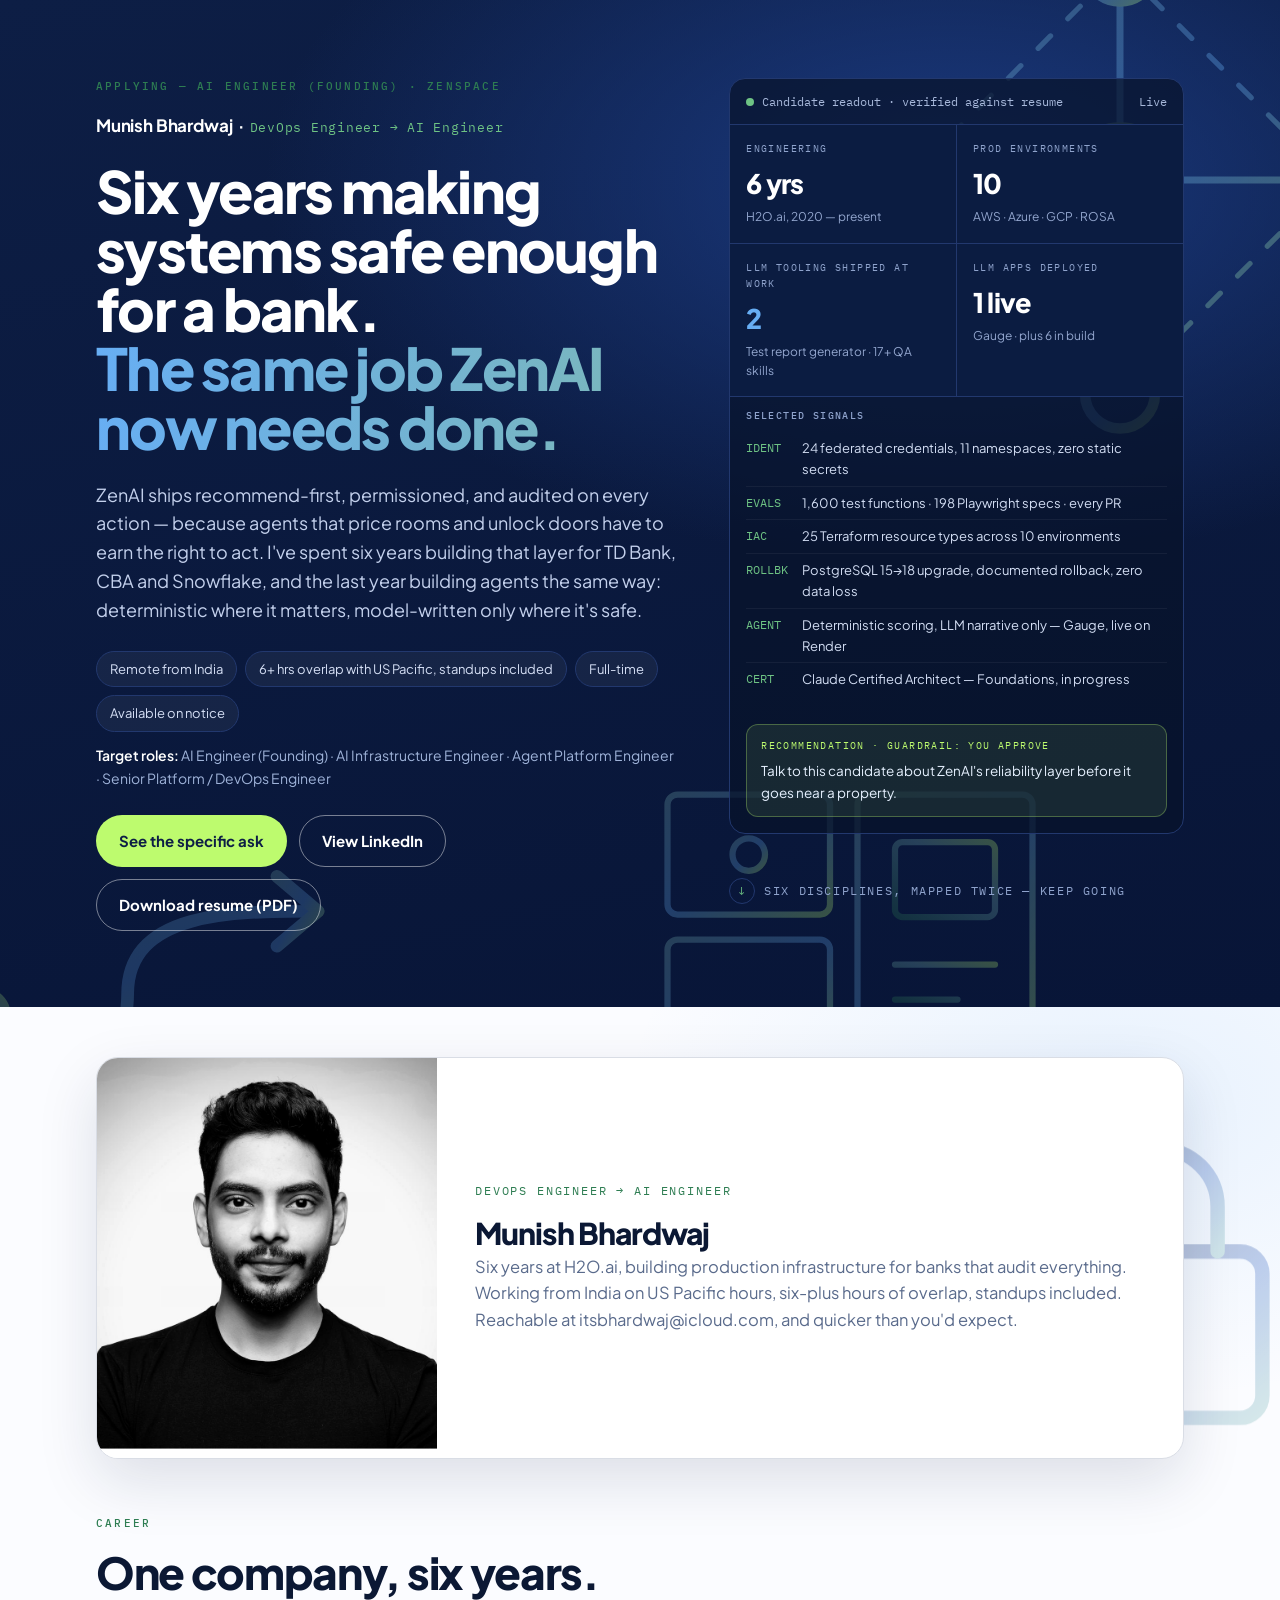
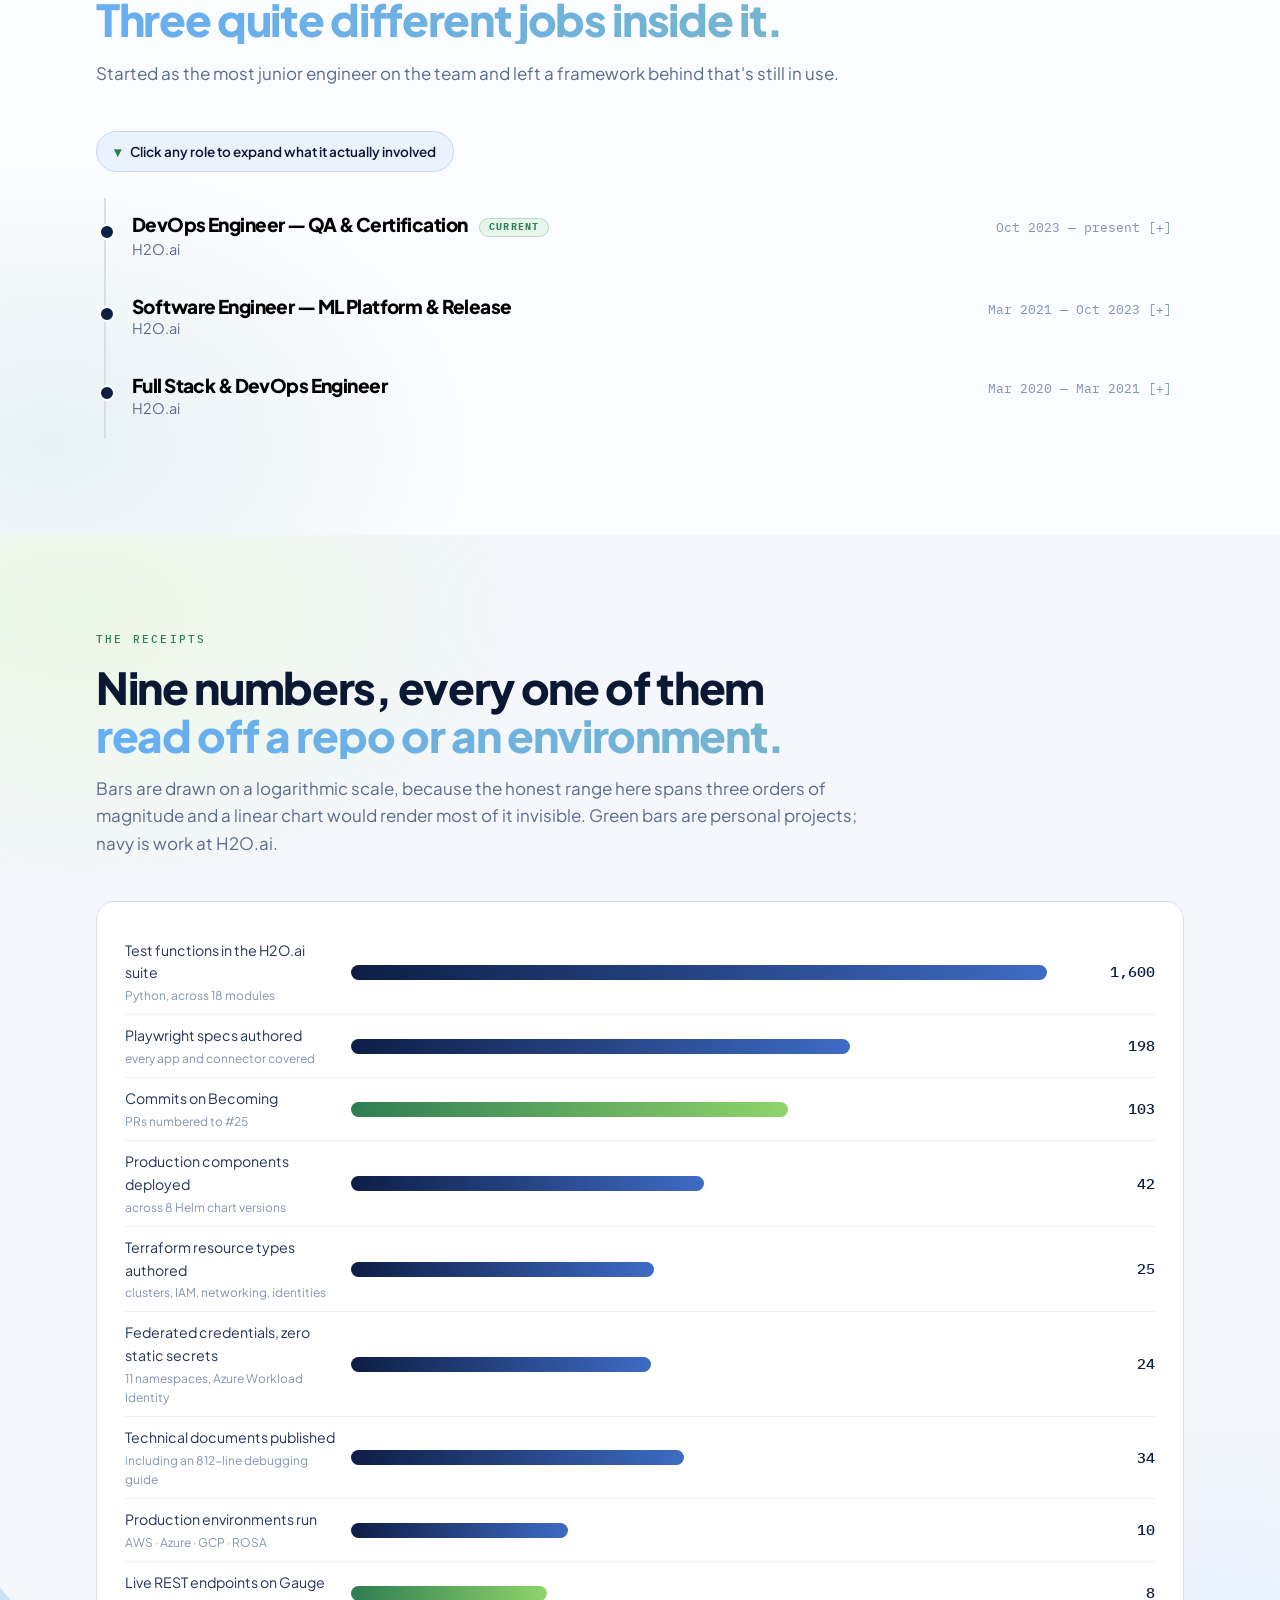
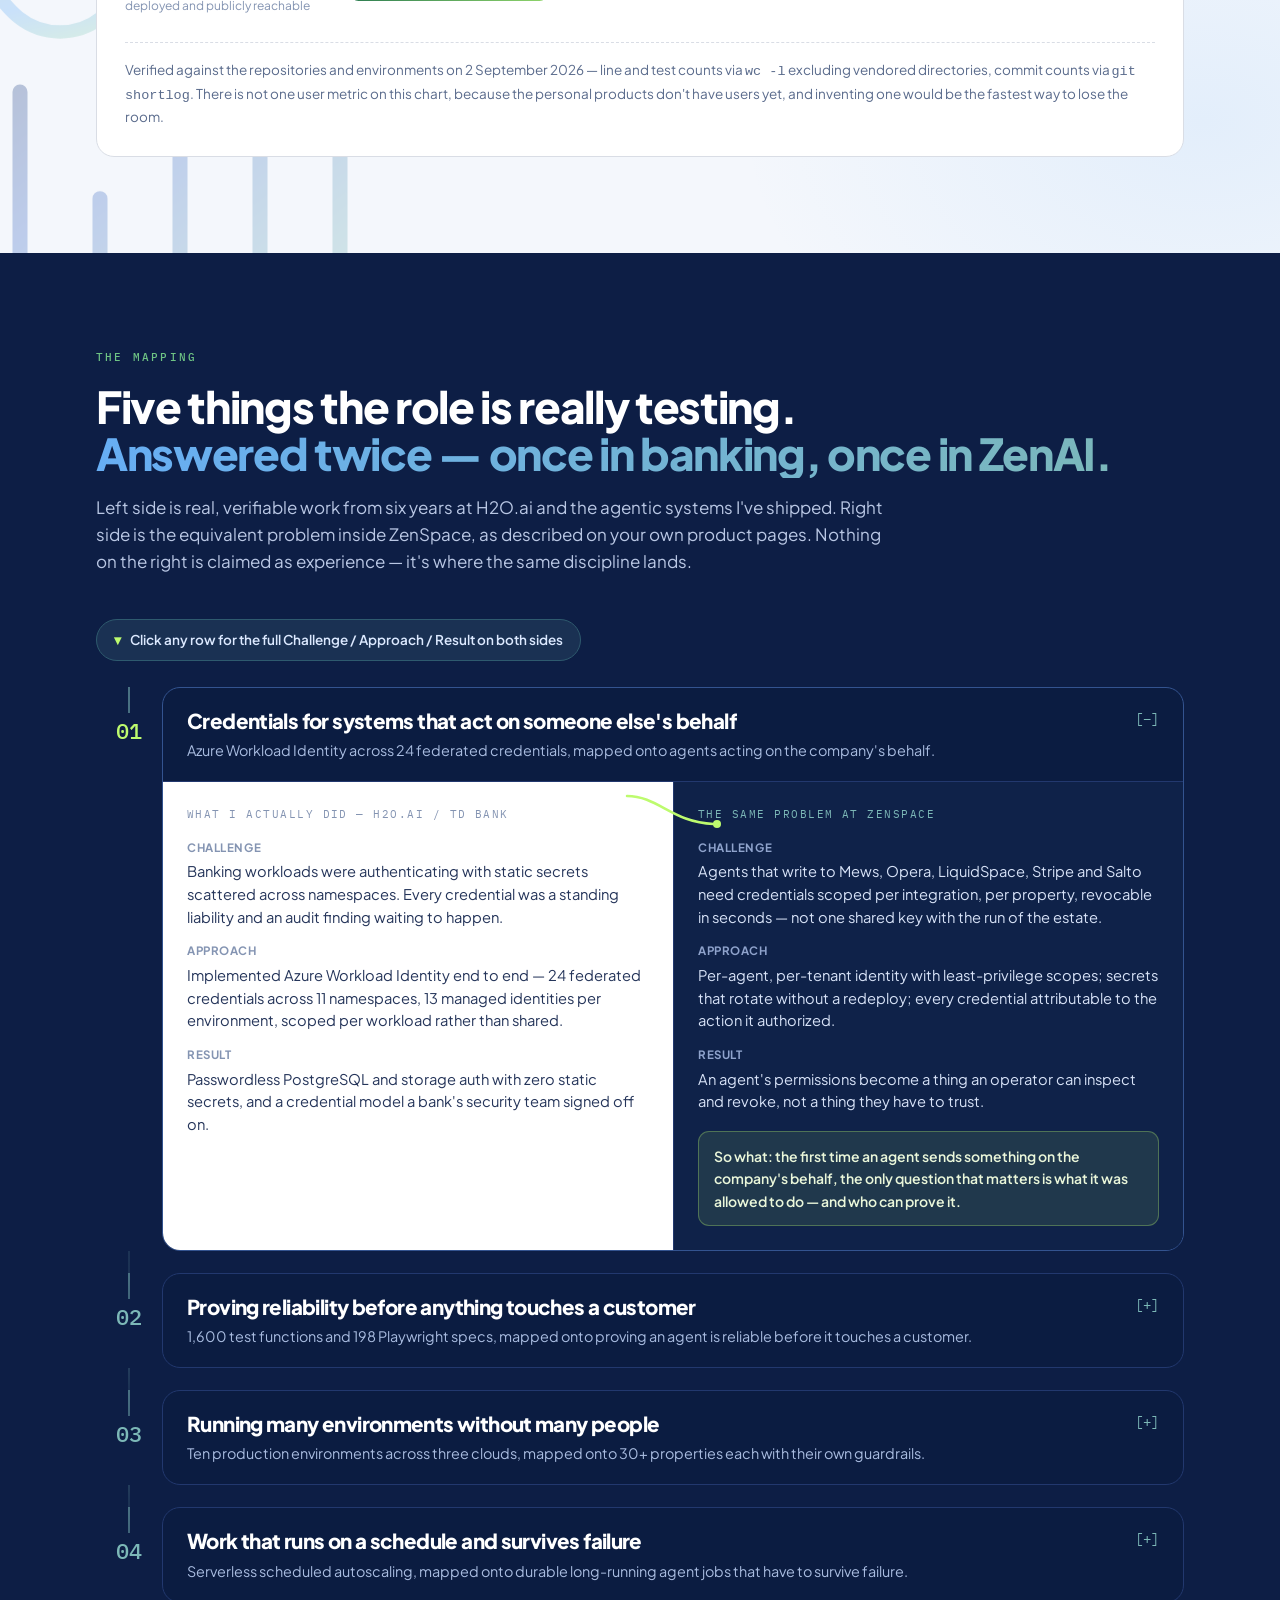
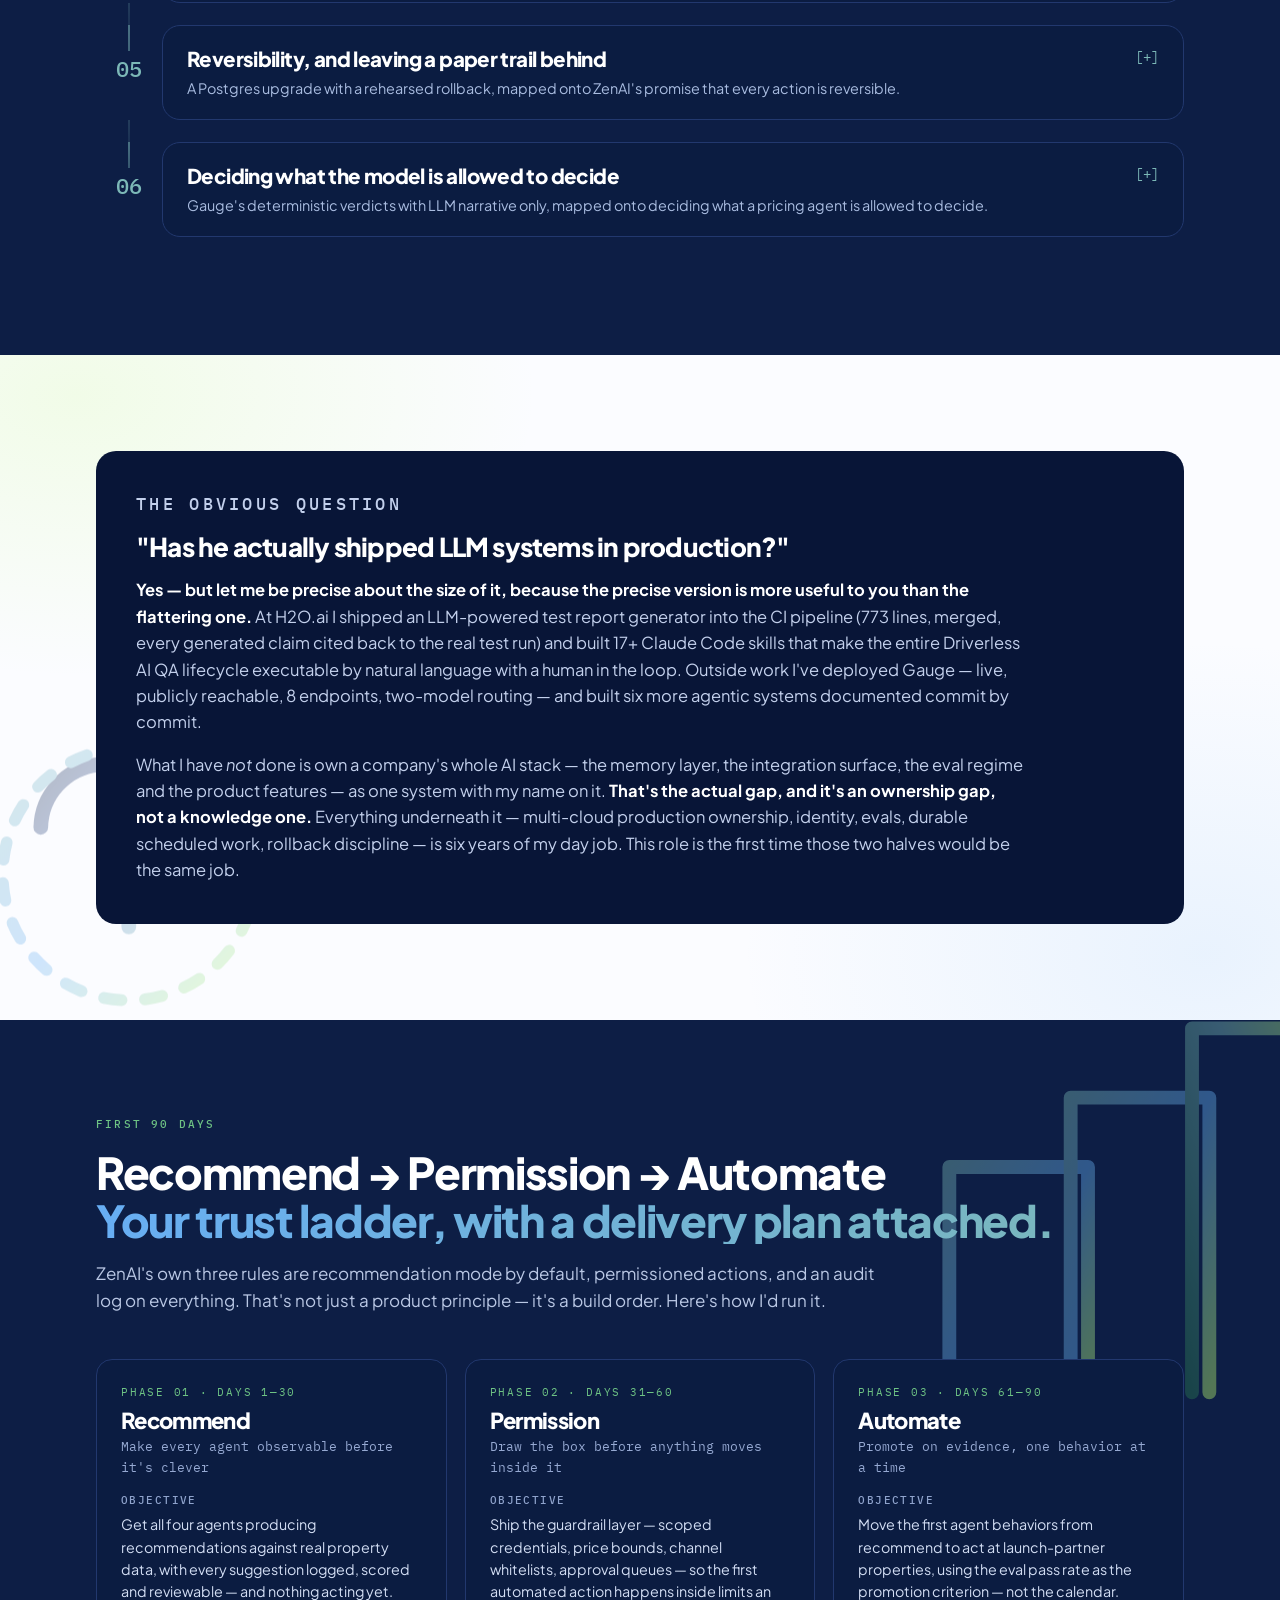
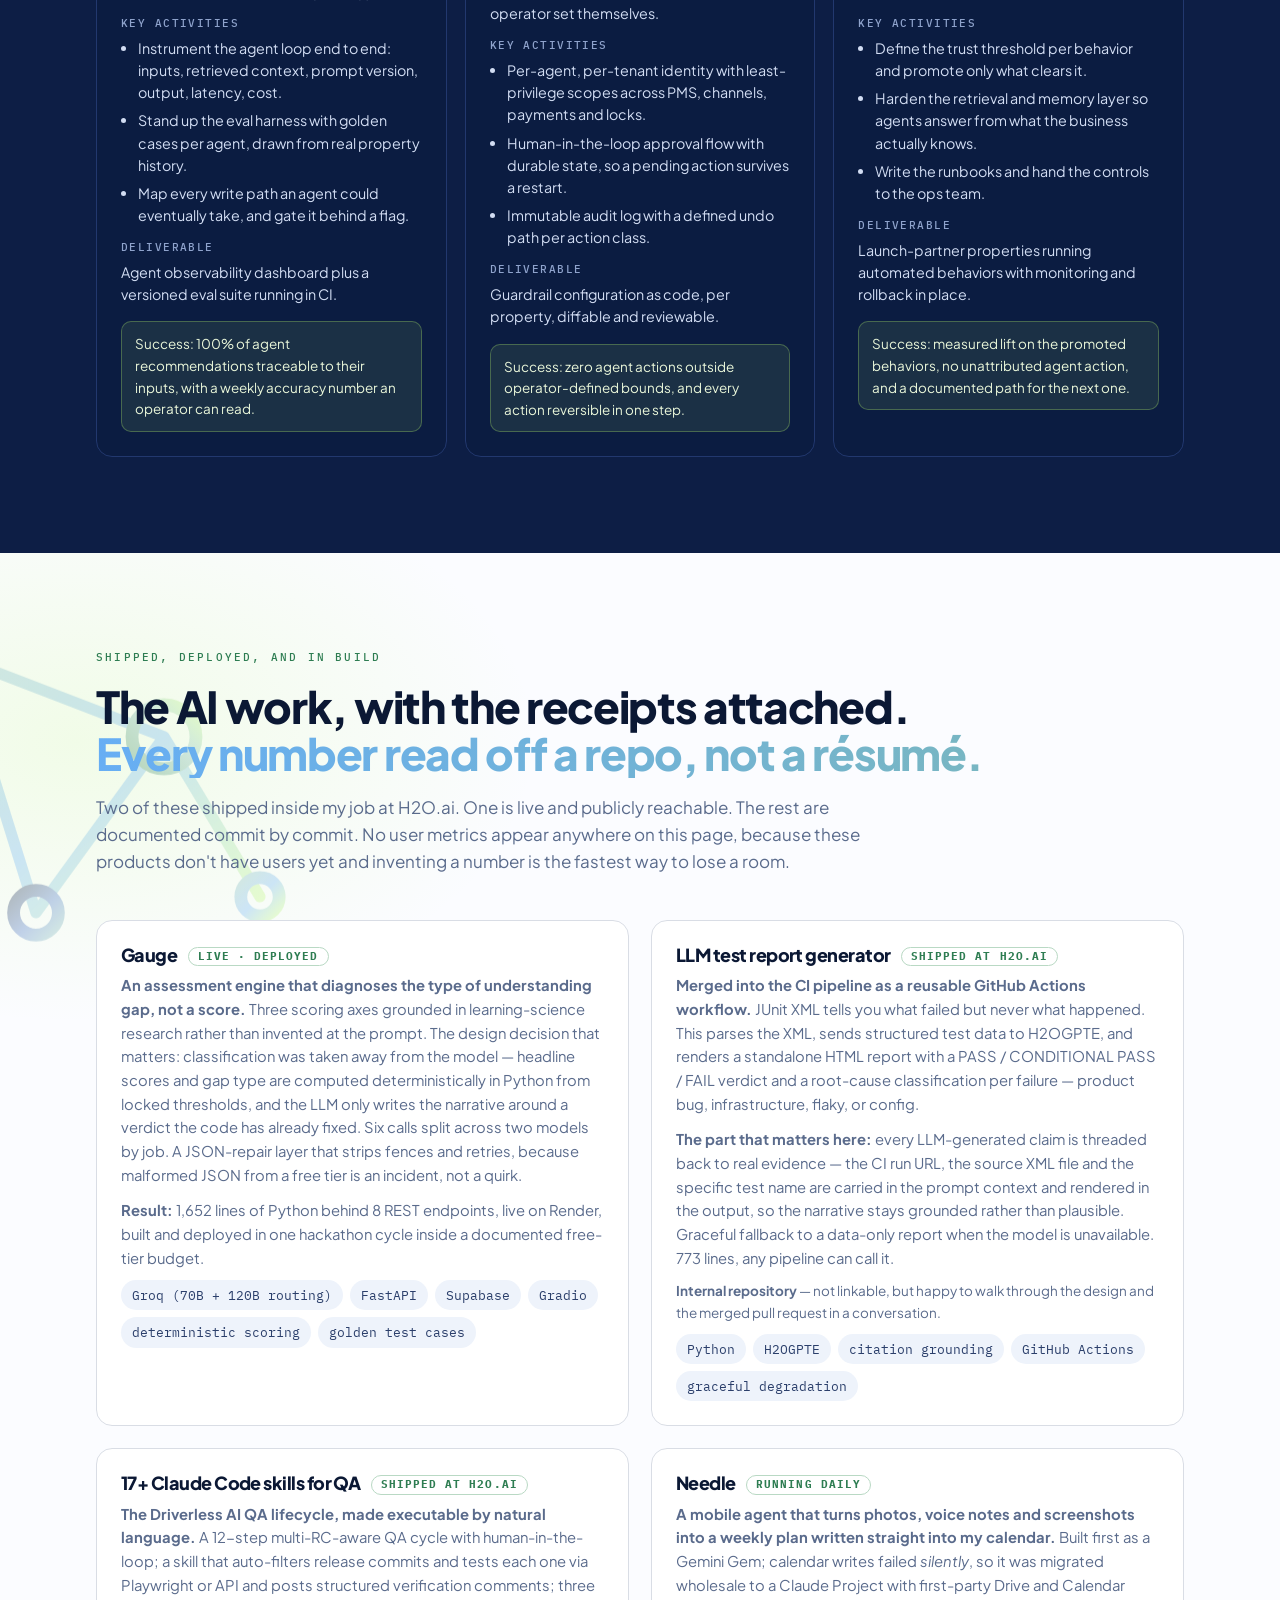
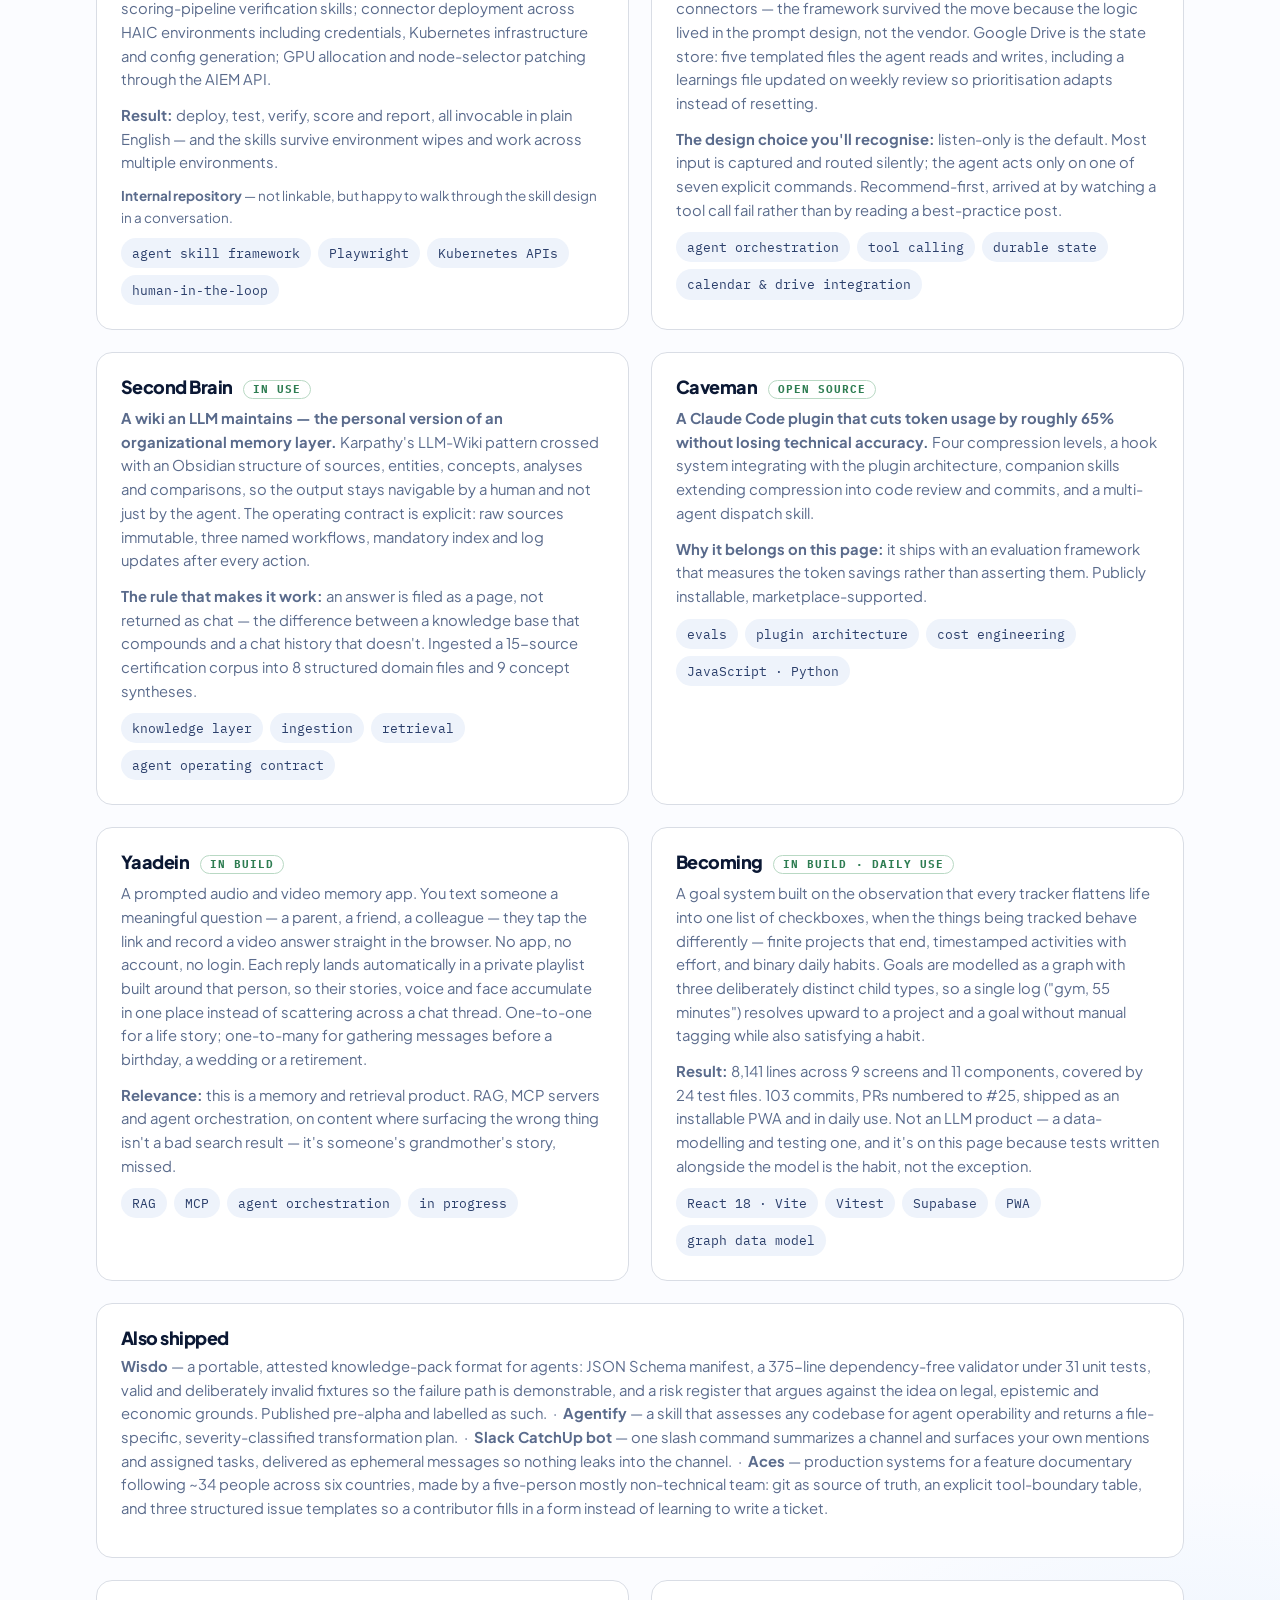
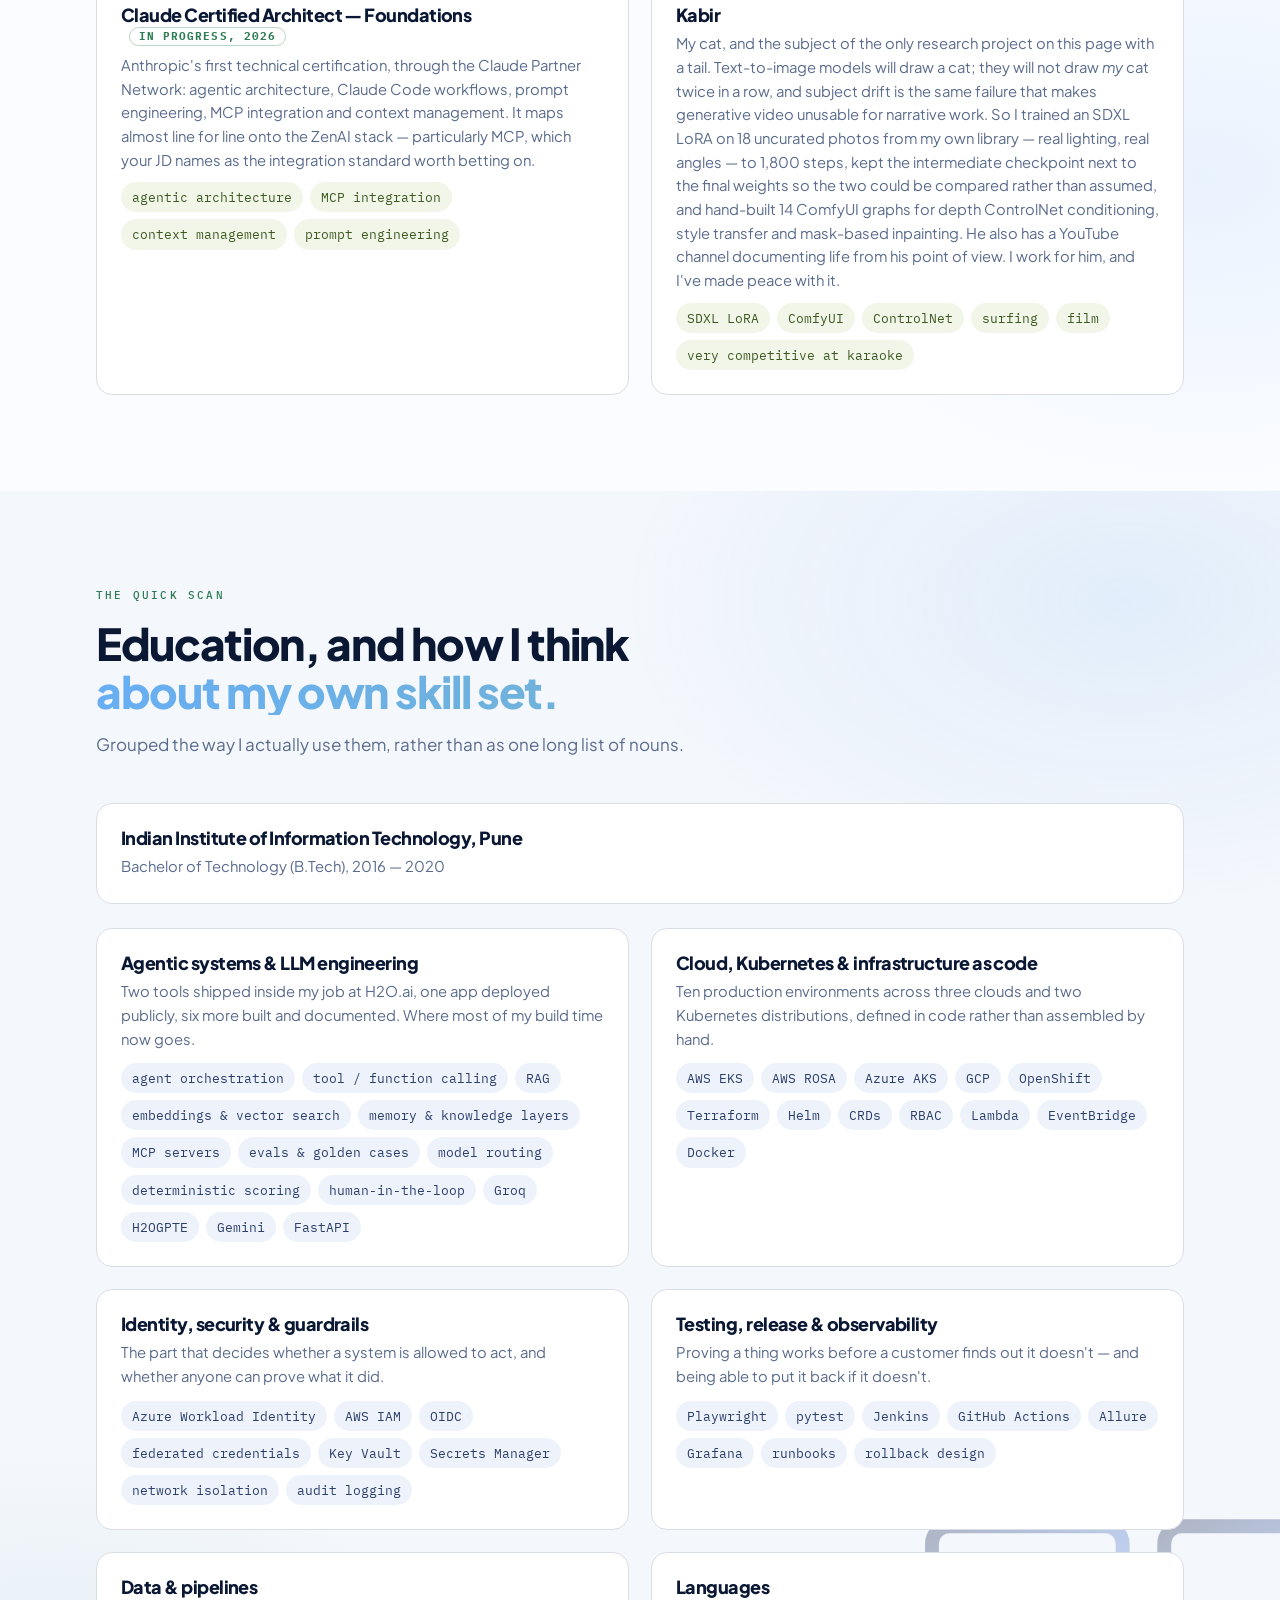
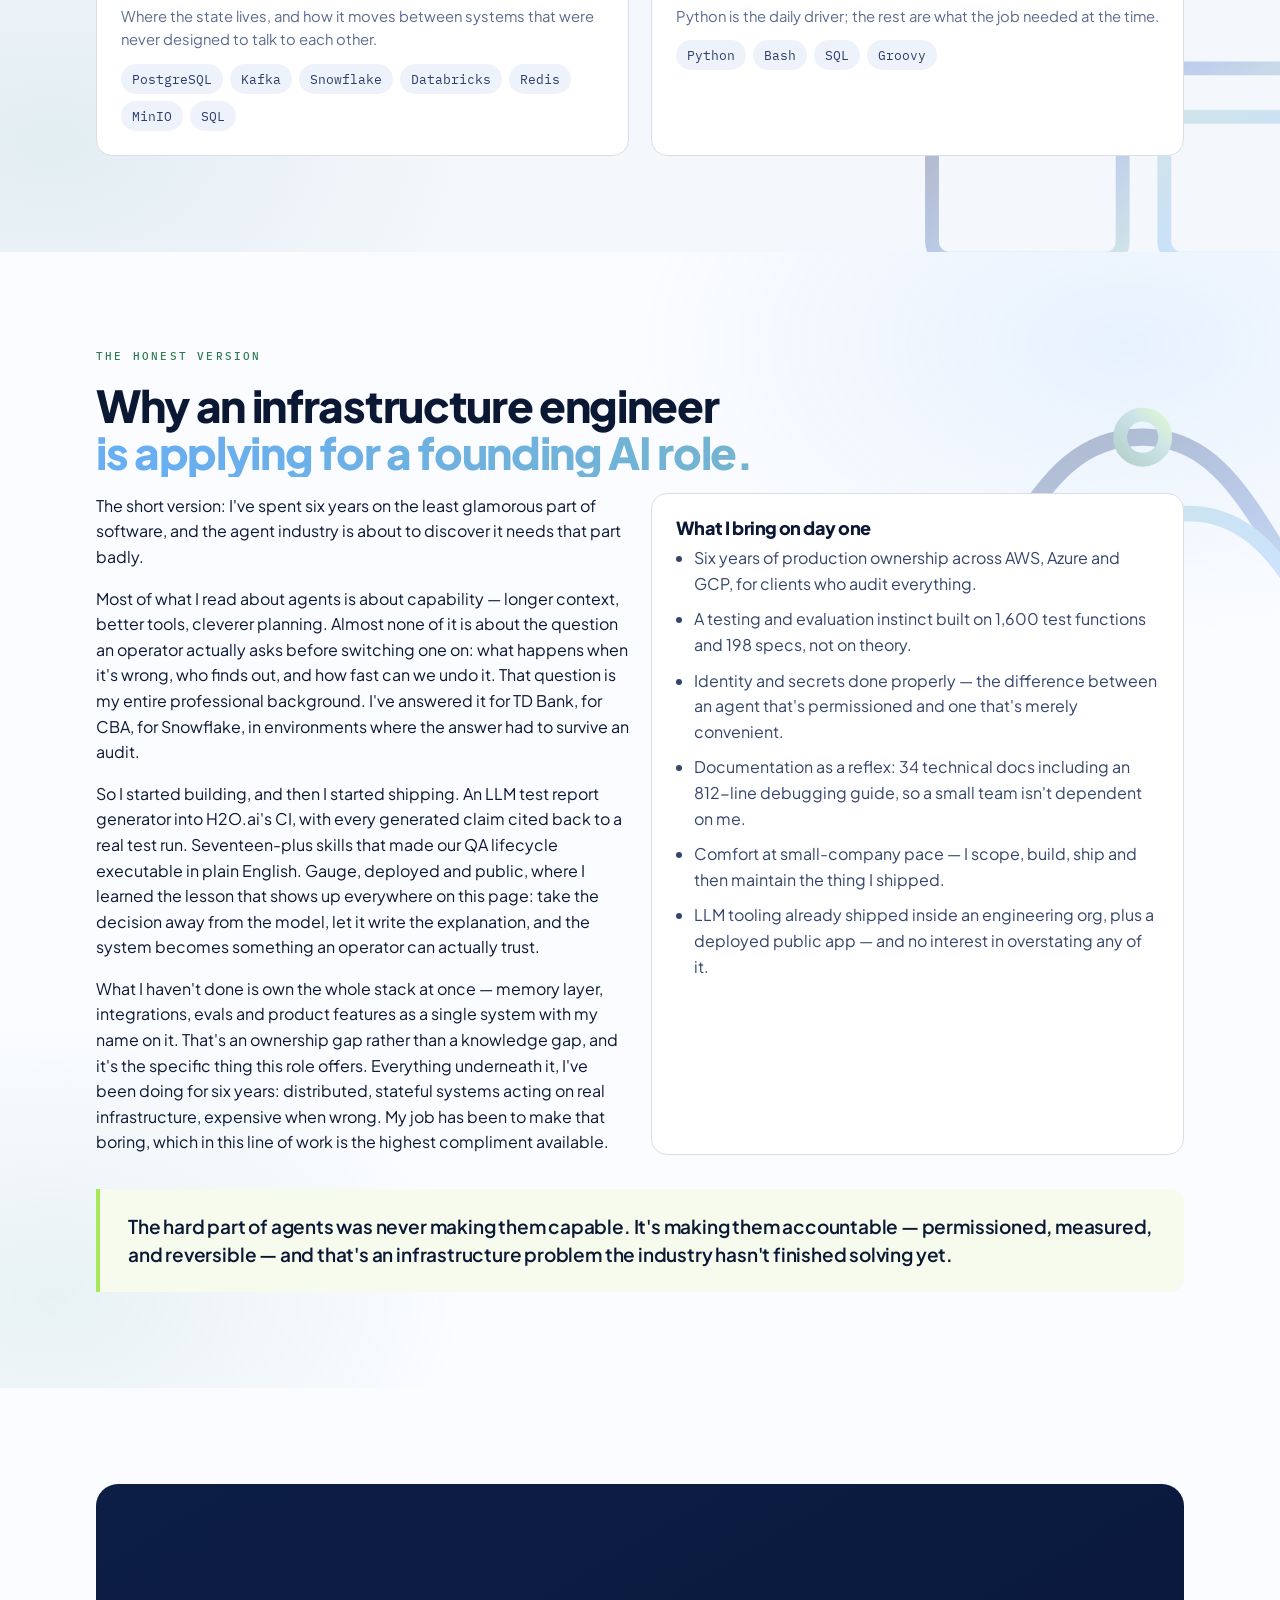
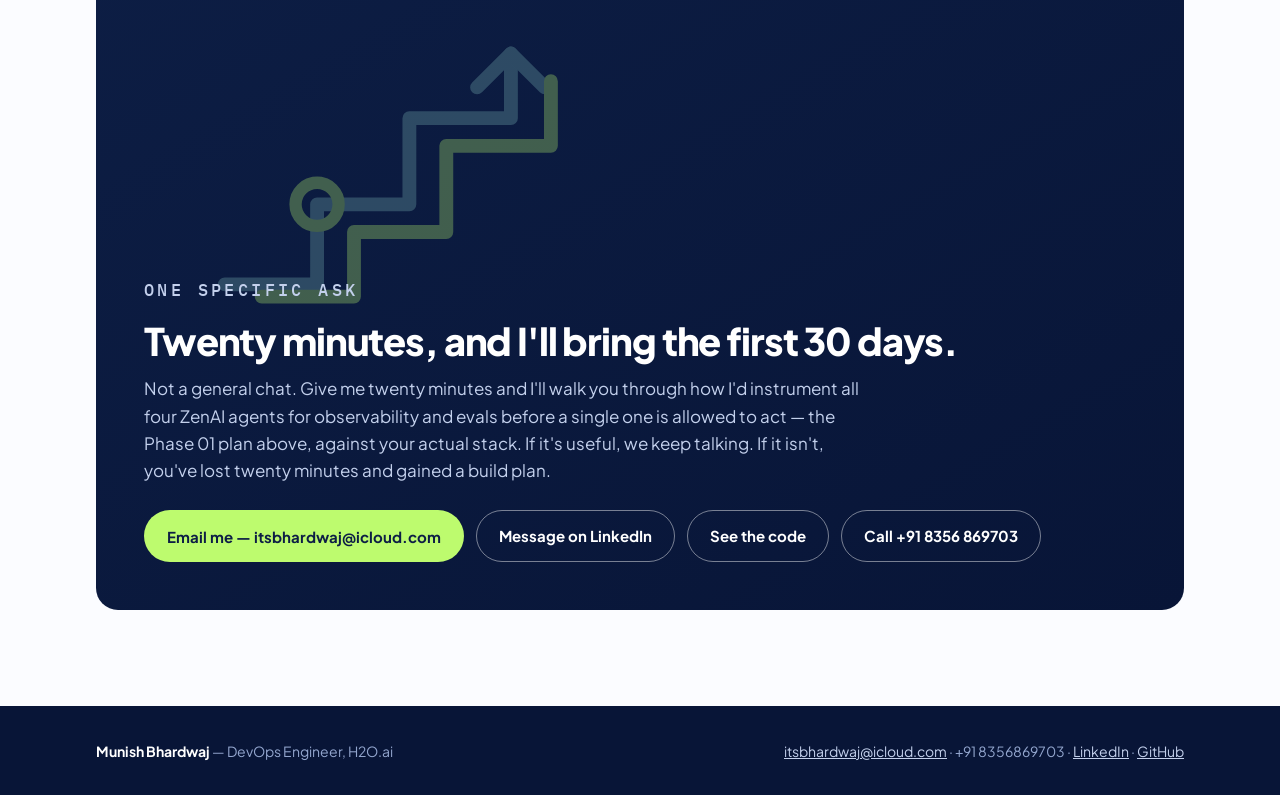
==== commit b263eb17: "update: refresh portfolio homepage content Co-Authored-By: Claude Sonnet 5 <noreply@anthropic.com> C" ====
--- a/index.html
+++ b/index.html
@@ -44,7 +44,35 @@
 p{margin:0 0 16px}
 a{color:#1B5FA8}
 .wrap{max-width:var(--maxw);margin:0 auto;padding:0 26px}
-section{padding:84px 0}
+section{padding:96px 0;position:relative;overflow:hidden}
+.wrap{position:relative;z-index:1}
+.deco{position:absolute;pointer-events:none;z-index:0;display:block;
+  will-change:transform;transition:transform .1s linear}
+.deco.light{opacity:.30}
+.deco.onink{opacity:.40}
+.deco path,.deco rect,.deco circle{stroke-linecap:round;stroke-linejoin:round}
+.deco [pathLength]{stroke-dasharray:1;stroke-dashoffset:1;transition:stroke-dashoffset 1.5s cubic-bezier(.22,.9,.3,1)}
+.deco circle:not([pathLength]),.deco rect:not([pathLength]){opacity:0;transform-origin:center;
+  transition:opacity .7s ease .5s}
+.deco.in [pathLength]{stroke-dashoffset:0}
+.deco.in circle:not([pathLength]),.deco.in rect:not([pathLength]){opacity:1}
+@media (prefers-reduced-motion:reduce){
+  .deco [pathLength]{stroke-dashoffset:0}
+  .deco circle,.deco rect{opacity:1}
+  .deco{transition:none;transform:none!important}
+}
+
+/* colour wash behind light sections so nothing reads as flat white */
+.wash::before{content:"";position:absolute;inset:0;z-index:0;pointer-events:none;
+  background:
+    radial-gradient(760px 460px at 88% 8%, rgba(103,174,244,.13), transparent 66%),
+    radial-gradient(620px 420px at 4% 92%, rgba(124,184,183,.15), transparent 68%)}
+.wash.alt::before{
+  background:
+    radial-gradient(720px 440px at 6% 6%, rgba(189,251,110,.16), transparent 64%),
+    radial-gradient(680px 460px at 94% 90%, rgba(103,174,244,.12), transparent 68%)}
+
+@media (max-width:1100px){.deco{display:none}}
 .dark{background:var(--navy);color:#fff}
 .dark a{color:var(--sky)}
 :focus-visible{outline:3px solid var(--sky);outline-offset:3px;border-radius:4px}
@@ -65,18 +93,23 @@
 #bar{position:fixed;top:0;left:0;height:3px;width:0;background:var(--lime);z-index:99}
 
 /* ---------------- HERO ---------------- */
-.hero{background:
+.hero{position:relative;overflow:hidden;background:
   radial-gradient(1100px 620px at 74% 18%, #1B3A80 0%, rgba(27,58,128,0) 62%),
   linear-gradient(168deg,var(--navy) 0%, var(--navy-deep) 100%);
   color:#fff;padding:78px 0 76px}
-.hero-grid{display:grid;grid-template-columns:1.15fr .9fr;gap:52px;align-items:start}
+/* decorative line motifs — ZenSpace's own vocabulary: agent graph, floor plan, activation path */
+.motifs{position:absolute;inset:0;pointer-events:none;overflow:hidden}
+.motifs svg{position:absolute;display:block}
+.m-net{top:-170px;right:-190px;width:700px;opacity:.34}
+.m-plan{bottom:-70px;right:230px;width:400px;opacity:.26}
+.m-path{bottom:-130px;left:-190px;width:540px;opacity:.22}
+@media (max-width:940px){.m-plan,.m-path{display:none}.m-net{width:320px;right:-90px;top:-30px;opacity:.18}}
+.hero-grid{position:relative;display:grid;grid-template-columns:1.15fr .9fr;gap:52px;align-items:start}
 .hero h1{font-size:clamp(36px,5.4vw,58px);line-height:1.02;margin-bottom:24px}
 .hero .lede{color:#C3D0EC;font-size:18px;max-width:52ch}
-.face{display:flex;align-items:center;gap:16px;margin:0 0 26px}
-.face img{width:76px;height:76px;border-radius:50%;object-fit:cover;filter:grayscale(1);
-  border:2px solid var(--line-dark)}
-.face .who{font-weight:700;font-size:17px;letter-spacing:-.01em}
-.face .what{font-family:'IBM Plex Mono',monospace;font-size:12px;color:var(--signal);letter-spacing:.06em}
+.idline{font-size:17px;font-weight:700;color:#fff;margin:0 0 22px;letter-spacing:-.01em}
+.idline span{font-family:'IBM Plex Mono',monospace;font-size:12.5px;font-weight:400;
+  color:var(--signal);letter-spacing:.06em}
 
 .chips{display:flex;flex-wrap:wrap;gap:8px;margin:26px 0 12px;padding:0;list-style:none}
 .chips li{font-size:13px;padding:7px 13px;border-radius:999px;border:1px solid var(--line-dark);
@@ -116,7 +149,58 @@
 .rec .lbl{font-family:'IBM Plex Mono',monospace;font-size:10px;letter-spacing:.14em;text-transform:uppercase;color:var(--lime)}
 .rec p{margin:6px 0 0;font-size:13.5px;color:#E6F1FF}
 
+/* scroll cue */
+.cue{display:flex;align-items:center;gap:9px;margin:44px 0 0;font-family:'IBM Plex Mono',monospace;
+  font-size:11.5px;letter-spacing:.14em;text-transform:uppercase;color:#8FA3CC}
+.cue b{display:inline-block;width:26px;height:26px;border:1px solid var(--line-dark);border-radius:50%;
+  text-align:center;line-height:24px;color:var(--signal);font-weight:400}
+
+/* now marker */
+.now{display:inline-block;font-family:'IBM Plex Mono',monospace;font-size:10px;letter-spacing:.12em;
+  text-transform:uppercase;background:#E7F6EC;color:var(--signal-ink);border:1px solid #B9D9C4;
+  border-radius:999px;padding:3px 9px;margin-left:9px;vertical-align:middle}
+.added{font-size:14px;color:var(--signal-ink);font-weight:600;margin:0 0 12px}
+
+/* scale chart */
+.scale{border:1px solid var(--line);border-radius:18px;background:var(--card);padding:28px}
+.srow{display:grid;grid-template-columns:210px 1fr 92px;align-items:center;gap:16px;padding:9px 0}
+.srow+.srow{border-top:1px solid #EEF2F8}
+.slabel{font-size:14.2px;color:#25355A}
+.slabel i{display:block;font-style:normal;font-size:12px;color:var(--grey-soft);margin-top:2px}
+.sbar{height:15px;border-radius:999px;background:linear-gradient(90deg,var(--navy),#3E6BC4)}
+.sbar.alt{background:linear-gradient(90deg,#2E7D52,#8FD46A)}
+.sval{font-family:'IBM Plex Mono',monospace;font-size:15px;font-weight:500;color:var(--navy);text-align:right}
+.note{font-size:13.5px;color:var(--grey);margin:18px 0 0;padding-top:16px;border-top:1px dashed var(--line)}
+@media (max-width:640px){.srow{grid-template-columns:1fr 68px;gap:8px}.sbar{grid-column:1/-1;order:3}}
+
+/* portrait block */
+.portrait{display:grid;grid-template-columns:340px 1fr;gap:38px;align-items:center;
+  margin:-46px 0 56px;padding:0;border:1px solid var(--line);border-radius:22px;background:var(--card);
+  box-shadow:0 22px 60px rgba(13,30,69,.13);overflow:hidden}
+.portrait img{width:100%;height:400px;object-fit:cover;object-position:center 22%;
+  filter:grayscale(1) contrast(1.06);display:block}
+.portrait .cap{font-size:16.5px;color:var(--grey);line-height:1.62;padding:34px 38px 34px 0}
+.portrait .cap b{display:block;font-size:30px;color:var(--ink);margin-bottom:4px;letter-spacing:-.03em;
+  font-weight:800;line-height:1.1}
+.portrait .cap .kicker{display:block;font-family:'IBM Plex Mono',monospace;font-size:11.5px;
+  letter-spacing:.16em;text-transform:uppercase;color:var(--signal-ink);margin-bottom:16px}
+@media (max-width:900px){.portrait{grid-template-columns:1fr}
+  .portrait img{height:340px;object-position:center 20%}
+  .portrait .cap{padding:26px 24px 30px}
+  .portrait .cap b{font-size:25px}}
+
+/* collapsible case rows */
+.case-head{cursor:pointer;display:block;width:100%;text-align:left;font-family:inherit;border:none;border-bottom:1px solid var(--line)}
+.case-head:hover{background:#EDF3FC}
+.case-sum{font-size:14.5px;color:var(--grey);margin-top:8px;max-width:74ch}
+.case-toggle{float:right;font-family:'IBM Plex Mono',monospace;font-size:13px;color:var(--grey-soft)}
+.pair{display:none}
+.case.open .pair{display:grid}
+
 /* ---------------- TIMELINE ---------------- */
+.hint{display:inline-flex;align-items:center;gap:9px;background:#EAF2FE;color:var(--ink);
+  border:1px solid #C3D8F4;border-radius:999px;padding:9px 17px;font-size:13.5px;font-weight:600;margin:0 0 26px}
+.hint span{color:var(--signal-ink)}
 .tl{border-left:2px solid var(--line);margin-left:8px}
 .tl-item{position:relative;padding:0 0 6px 26px}
 .tl-btn{width:100%;text-align:left;background:none;border:none;padding:16px 12px 16px 0;cursor:pointer;
@@ -134,20 +218,74 @@
 .tl-btn .caret{color:var(--grey-soft);font-size:13px;font-family:'IBM Plex Mono',monospace}
 
 /* ---------------- CASE STUDIES ---------------- */
-.case{border:1px solid var(--line);border-radius:18px;background:var(--card);overflow:hidden;margin-bottom:26px}
-.case-head{padding:20px 24px;border-bottom:1px solid var(--line);background:#F5F8FD}
-.case-head .n{font-family:'IBM Plex Mono',monospace;font-size:12px;color:var(--signal-ink);letter-spacing:.12em}
-.case-head h3{font-size:21px;margin-top:7px}
-.pair{display:grid;grid-template-columns:1fr 1fr}
-.side{padding:22px 24px}
-.side+.side{border-left:1px solid var(--line);background:#FAFCFF}
+.cases .hint{background:rgba(124,184,183,.12);border-color:#2E5A6E;color:#DCE9FF}
+.cases .hint span{color:var(--lime)}
+
+/* numbered rail + card */
+.case{display:grid;grid-template-columns:66px 1fr;gap:0;margin-bottom:22px}
+.rail{position:relative;display:flex;justify-content:center;padding-top:26px}
+.rail .num{font-family:'IBM Plex Mono',monospace;font-size:22px;font-weight:500;color:var(--mint);
+  letter-spacing:-.02em;position:relative;z-index:1;background:var(--navy);padding:0 0 8px}
+.rail::before{content:"";position:absolute;top:0;bottom:-22px;left:50%;width:2px;margin-left:-1px;
+  background:linear-gradient(180deg,rgba(124,184,183,.55),rgba(124,184,183,.12))}
+.case:last-of-type .rail::before{bottom:34px}
+.case.open .rail .num{color:var(--lime)}
+
+.card{border:1px solid var(--line-dark);border-radius:18px;background:#0B1C41;overflow:hidden}
+.case.open .card{border-color:#33538F}
+
+.case-head{cursor:pointer;display:block;width:100%;text-align:left;font-family:inherit;
+  border:none;background:transparent;color:#fff;padding:22px 24px}
+.case-head:hover{background:rgba(103,174,244,.07)}
+.case-head .n{display:none}
+.case-head h3{font-size:20.5px;color:#fff;padding-right:34px}
+.case-sum{font-size:14.4px;color:#A9BCE0;margin:9px 0 0;max-width:74ch}
+.case-toggle{float:right;font-family:'IBM Plex Mono',monospace;font-size:14px;color:var(--mint)}
+
+/* two-tone comparison */
+.pair{display:none;position:relative;grid-template-columns:1fr 1fr;border-top:1px solid var(--line-dark)}
+.case.open .pair{display:grid}
+.side{padding:24px}
+.side{background:#FFFFFF}
+.side+.side{background:#0F2249;border-left:1px solid var(--line-dark)}
 .side .tag{font-family:'IBM Plex Mono',monospace;font-size:10.5px;letter-spacing:.14em;text-transform:uppercase;
-  color:var(--grey-soft);margin-bottom:14px}
-.side+.side .tag{color:var(--signal-ink)}
+  color:var(--grey-soft);margin-bottom:16px}
+.side+.side .tag{color:var(--mint)}
 .car{margin-bottom:14px}
 .car .l{font-size:11.5px;font-weight:700;letter-spacing:.05em;color:var(--grey-soft);text-transform:uppercase}
 .car p{margin:3px 0 0;font-size:14.7px;color:#25355A;line-height:1.55}
-.sowhat{margin-top:16px;padding-top:14px;border-top:1px dashed var(--line);font-size:14px;color:var(--navy);font-weight:600}
+.side+.side .car .l{color:#8FA3CC}
+.side+.side .car p{color:#D7E2F7}
+.sowhat{margin-top:18px;padding:13px 15px;border-radius:11px;background:rgba(189,251,110,.1);
+  border:1px solid rgba(189,251,110,.3);font-size:14px;color:#EAF7DA;font-weight:600}
+
+/* 4. connector — draws left to right when a row opens */
+.conn{position:absolute;left:50%;top:0;width:96px;height:56px;margin-left:-48px;pointer-events:none;z-index:2}
+.conn path{stroke:var(--lime);stroke-width:2.5;fill:none;stroke-linecap:round;
+  stroke-dasharray:92;stroke-dashoffset:92}
+.conn circle{fill:var(--lime);opacity:0}
+.case.open .conn path{animation:draw .6s ease-out .12s forwards}
+.case.open .conn circle{animation:pop .3s ease-out .62s forwards}
+@keyframes draw{to{stroke-dashoffset:0}}
+@keyframes pop{to{opacity:1}}
+@media (prefers-reduced-motion:reduce){
+  .conn path{stroke-dashoffset:0}.conn circle{opacity:1}
+  .case.open .conn path,.case.open .conn circle{animation:none}
+}
+
+@media (max-width:940px){
+  .case{grid-template-columns:44px 1fr}
+  .rail .num{font-size:17px}
+  .pair{grid-template-columns:1fr}
+  .side+.side{border-left:none;border-top:1px solid var(--line-dark)}
+  .conn{display:none}
+}
+@media (max-width:640px){
+  .case{grid-template-columns:1fr;gap:0}
+  .rail{display:none}
+  .case-head,.side{padding:18px}
+  .case-head h3{font-size:18px}
+}
 
 /* ---------------- OBJECTION ---------------- */
 .obj{background:var(--navy-deep);border-radius:20px;padding:40px;color:#fff}
@@ -187,17 +325,56 @@
 .conviction p{font-size:19px;font-weight:600;color:var(--ink);margin:0;line-height:1.45;letter-spacing:-.01em}
 
 /* testimonials */
-.slot{border:2px dashed var(--line);border-radius:16px;padding:28px;color:var(--grey-soft);
-  font-size:14.5px;text-align:center;background:#FDFDFF}
 
 /* CTA */
-.cta-card{background:linear-gradient(150deg,var(--navy) 0%,var(--navy-deep) 100%);
+.cta-card{position:relative;overflow:hidden;background:linear-gradient(150deg,var(--navy) 0%,var(--navy-deep) 100%);
   border-radius:22px;padding:48px;color:#fff;text-align:left}
+.cta-watermark{position:absolute;right:-50px;bottom:-60px;width:400px;opacity:.30;pointer-events:none}
+@media (max-width:640px){.cta-watermark{width:180px;right:-40px;bottom:-30px;opacity:.13}}
+.cta-card > *{position:relative;z-index:1}
 .cta-card h2{font-size:clamp(28px,4vw,38px);margin-bottom:14px}
 .cta-card p{color:#C3D0EC;max-width:60ch;font-size:17px}
 footer{background:var(--navy-deep);color:#93A6CE;padding:34px 0;font-size:14px}
 footer a{color:#C3D0EC}
 .foot{display:flex;flex-wrap:wrap;gap:10px 26px;align-items:center;justify-content:space-between}
+
+/* motifs: draw in when they enter view, then drift gently on scroll */
+var decos=[].slice.call(document.querySelectorAll('.deco'));
+if('IntersectionObserver' in window){
+  var io=new IntersectionObserver(function(es){
+    es.forEach(function(e){ if(e.isIntersecting){ e.target.classList.add('in'); io.unobserve(e.target); } });
+  },{rootMargin:'0px 0px -12% 0px'});
+  decos.forEach(function(d){io.observe(d)});
+}else{ decos.forEach(function(d){d.classList.add('in')}); }
+
+var reduce=window.matchMedia&&matchMedia('(prefers-reduced-motion: reduce)').matches;
+if(!reduce&&innerWidth>1100){
+  var ticking=false;
+  addEventListener('scroll',function(){
+    if(ticking)return; ticking=true;
+    requestAnimationFrame(function(){
+      var vh=innerHeight;
+      decos.forEach(function(d,i){
+        var r=d.getBoundingClientRect();
+        if(r.bottom<-200||r.top>vh+200)return;
+        var p=(r.top+r.height/2-vh/2)/vh;
+        d.style.transform='translate3d(0,'+(p*(i%2?-34:26)).toFixed(1)+'px,0)';
+      });
+      ticking=false;
+    });
+  },{passive:true});
+}
+
+/* case study rows expand */
+document.querySelectorAll('.case-head').forEach(function(btn,i){
+  var card=btn.closest('.case');
+  if(i===0){card.classList.add('open');btn.setAttribute('aria-expanded','true');btn.querySelector('.case-toggle').textContent='[–]';}
+  btn.addEventListener('click',function(){
+    var open=card.classList.toggle('open');
+    btn.setAttribute('aria-expanded',open?'true':'false');
+    btn.querySelector('.case-toggle').textContent=open?'[–]':'[+]';
+  });
+});
 
 /* toast */
 #toast{position:fixed;left:50%;bottom:26px;transform:translateX(-50%) translateY(140%);
@@ -231,19 +408,62 @@
 </head>
 <body>
 <div id="bar"></div>
+<svg width="0" height="0" style="position:absolute" aria-hidden="true">
+  <defs>
+    <linearGradient id="gA" x1="0" y1="0" x2="1" y2="1">
+      <stop offset="0%" stop-color="#0D1E45"/><stop offset="55%" stop-color="#3E6BC4"/><stop offset="100%" stop-color="#7CB8B7"/>
+    </linearGradient>
+    <linearGradient id="gB" x1="0" y1="1" x2="1" y2="0">
+      <stop offset="0%" stop-color="#2E7D52"/><stop offset="60%" stop-color="#7CB8B7"/><stop offset="100%" stop-color="#BDFB6E"/>
+    </linearGradient>
+    <linearGradient id="gC" x1="0" y1="0" x2="1" y2="1">
+      <stop offset="0%" stop-color="#7CB8B7"/><stop offset="50%" stop-color="#67AEF4"/><stop offset="100%" stop-color="#BDFB6E"/>
+    </linearGradient>
+  </defs>
+</svg>
+
 
 <!-- ==================== HERO ==================== -->
 <section class="hero">
+  <div class="motifs" aria-hidden="true">
+    <!-- agent network: four agents around a hub -->
+    <svg class="m-net" viewBox="0 0 400 400" xmlns="http://www.w3.org/2000/svg" fill="none">
+      <g stroke="url(#gC)" stroke-width="4" stroke-linecap="round">
+        <path d="M200 200 L200 78 M200 200 L322 200 M200 200 L200 322 M200 200 L78 200"/>
+        <path d="M200 78 L322 200 L200 322 L78 200 Z" stroke-dasharray="10 14" stroke-width="3"/>
+      </g>
+      <circle cx="200" cy="200" r="30" fill="none" stroke="url(#gB)" stroke-width="6"/>
+      <circle cx="200" cy="78" r="20" fill="none" stroke="url(#gC)" stroke-width="6"/>
+      <circle cx="322" cy="200" r="20" fill="none" stroke="url(#gC)" stroke-width="6"/>
+      <circle cx="200" cy="322" r="20" fill="none" stroke="url(#gC)" stroke-width="6"/>
+      <circle cx="78" cy="200" r="20" fill="none" stroke="url(#gC)" stroke-width="6"/>
+    </svg>
+    <!-- floor plan: rooms, pods, one occupied -->
+    <svg class="m-plan" viewBox="0 0 320 240" xmlns="http://www.w3.org/2000/svg" fill="none">
+      <g stroke="url(#gC)" stroke-width="5" stroke-linejoin="round">
+        <rect x="14" y="14" width="130" height="96" rx="8"/>
+        <rect x="14" y="130" width="130" height="96" rx="8"/>
+        <rect x="166" y="14" width="140" height="212" rx="8"/>
+      </g>
+      <g stroke="url(#gB)" stroke-width="5" stroke-linecap="round">
+        <rect x="196" y="52" width="80" height="60" rx="6"/>
+        <path d="M196 150 L276 150 M196 178 L246 178"/>
+      </g>
+      <circle cx="79" cy="62" r="13" fill="none" stroke="url(#gC)" stroke-width="5"/>
+    </svg>
+    <!-- activation path: recommend to permission to automate -->
+    <svg class="m-path" viewBox="0 0 340 190" xmlns="http://www.w3.org/2000/svg" fill="none">
+      <path d="M20 160 C20 96, 108 96, 108 132 C108 168, 200 168, 200 100 C200 48, 266 48, 318 48"
+            stroke="url(#gC)" stroke-width="8" stroke-linecap="round"/>
+      <path d="M294 26 L320 48 L294 70" stroke="url(#gC)" stroke-width="8" stroke-linecap="round" stroke-linejoin="round"/>
+      <circle cx="108" cy="114" r="15" fill="none" stroke="url(#gB)" stroke-width="7"/>
+      <circle cx="200" cy="132" r="13" fill="none" stroke="url(#gC)" stroke-width="7"/>
+    </svg>
+  </div>
   <div class="wrap hero-grid">
     <div>
       <p class="eyebrow">Applying — AI Engineer (Founding) · ZenSpace</p>
-      <div class="face">
-        <img src="[data-uri]" alt="Black and white portrait of Munish Bhardwaj">
-        <div>
-          <div class="who">Munish Bhardwaj</div>
-          <div class="what">DevOps Engineer → AI Engineer</div>
-        </div>
-      </div>
+      <p class="idline">Munish Bhardwaj &nbsp;·&nbsp; <span>DevOps Engineer &#8594; AI Engineer</span></p>
       <h1>Six years making systems safe enough for a bank.
         <span class="grad">The same job ZenAI now needs done.</span></h1>
       <p class="lede">ZenAI ships recommend-first, permissioned, and audited on every action — because agents that price rooms and unlock doors have to earn the right to act. I've spent six years building that layer for TD Bank, CBA and Snowflake, and the last year building agents the same way: deterministic where it matters, model-written only where it's safe.</p>
@@ -257,12 +477,13 @@
       <p class="roles"><b>Target roles:</b> AI Engineer (Founding) · AI Infrastructure Engineer · Agent Platform Engineer · Senior Platform / DevOps Engineer</p>
 
       <div class="cta-row">
-        <a class="btn btn-lime" href="#ask">Book 20 minutes</a>
+        <a class="btn btn-lime" href="#ask">See the specific ask</a>
         <a class="btn btn-ghost" href="https://www.linkedin.com/in/itsmunishbhardwaj" target="_blank" rel="noopener">View LinkedIn</a>
         <a class="btn btn-ghost" href="assets/munish-bhardwaj-resume.pdf" download>Download resume (PDF)</a>
       </div>
     </div>
 
+    <div>
     <div class="panel">
       <div class="panel-top"><span><span class="dot"></span>Candidate readout · verified against resume</span><span>Live</span></div>
       <div class="tiles">
@@ -287,23 +508,34 @@
         <p>Talk to this candidate about ZenAI's reliability layer before it goes near a property.</p>
       </div>
     </div>
+    <p class="cue"><b>&#8595;</b> Six disciplines, mapped twice — keep going</p>
+    </div>
   </div>
 </section>
 
 <!-- ==================== TIMELINE ==================== -->
-<section>
+<section class="wash">
+  <svg class="deco light" style="top:10px;right:-120px;width:480px" viewBox="0 0 300 300" xmlns="http://www.w3.org/2000/svg" fill="none" aria-hidden="true"><g stroke="url(#gA)" stroke-width="9" stroke-linecap="round" stroke-linejoin="round"><rect x="86" y="132" width="128" height="104" rx="14"/><path pathLength="1" d="M114 132 V104 a36 36 0 0 1 72 0 V132"/><path pathLength="1" d="M150 168 V200"/></g><g stroke="url(#gC)" stroke-width="8" stroke-linecap="round"><path pathLength="1" d="M236 76 a92 92 0 0 1 0 60"/><path pathLength="1" d="M262 58 a132 132 0 0 1 0 96"/></g></svg>
   <div class="wrap">
+    <div class="portrait">
+      <img src="[data-uri]" alt="Black and white portrait of Munish Bhardwaj">
+      <div class="cap"><span class="kicker">DevOps Engineer &#8594; AI Engineer</span><b>Munish Bhardwaj</b>
+      Six years at H2O.ai, building production infrastructure for banks that audit everything. Working from India on US Pacific hours, six-plus hours of overlap, standups included. Reachable at itsbhardwaj@icloud.com, and quicker than you'd expect.</div>
+    </div>
+
     <p class="eyebrow">Career</p>
     <h2 class="sec-title">One company, six years.<span class="grad">Three quite different jobs inside it.</span></h2>
-    <p class="sec-lede">Started as the most junior engineer on the team and left a framework behind that's still in use. Tap any role to see what it actually involved.</p>
+    <p class="sec-lede">Started as the most junior engineer on the team and left a framework behind that's still in use.</p>
+    <p class="hint"><span aria-hidden="true">&#9662;</span> Click any role to expand what it actually involved</p>
 
     <div class="tl">
       <div class="tl-item">
         <button class="tl-btn" aria-expanded="false" aria-controls="r1">
-          <span><h3>DevOps Engineer — QA &amp; Certification</h3><div class="co">H2O.ai</div></span>
+          <span><h3>DevOps Engineer — QA &amp; Certification <span class="now">Current</span></h3><div class="co">H2O.ai</div></span>
           <span class="dt">Oct 2023 — present <span class="caret">[+]</span></span>
         </button>
         <div class="tl-body" id="r1">
+          <p class="added">What it added: owning reliability for banking clients — identity, evals and infrastructure as one job.</p>
           <ul>
             <li>Built and run 10 production environments across AWS, Azure and GCP for Fortune 500 banking clients including TD Bank — spanning AWS EKS, OpenShift ROSA and Azure AKS.</li>
             <li>Authored 25 Terraform resource types provisioning full stacks: ROSA HCP clusters, Lambda autoscaling, IAM roles, S3, Secrets Manager, plus Azure AKS, networking, PostgreSQL and 13 managed identities per environment.</li>
@@ -321,6 +553,7 @@
           <span class="dt">Mar 2021 — Oct 2023 <span class="caret">[+]</span></span>
         </button>
         <div class="tl-body" id="r2">
+          <p class="added">What it added: release discipline across five countries, and observability as a habit rather than a ticket.</p>
           <ul>
             <li>Designed CI/CD and release pipelines for microservices-based ML applications serving CBA, TD Bank and Snowflake, increasing release velocity by 30%.</li>
             <li>Built monitoring and observability using Grafana and SQL across AWS, Azure and GCP, achieving 100% uptime through proactive alerting.</li>
@@ -334,6 +567,7 @@
           <span class="dt">Mar 2020 — Mar 2021 <span class="caret">[+]</span></span>
         </button>
         <div class="tl-body" id="r3">
+          <p class="added">What it added: the first framework I built that outlived me on the team.</p>
           <ul>
             <li>Automated CI/CD frameworks for ML model deployment using Jenkins, Docker and Kubernetes.</li>
             <li>Delivered integration workflows for 3 enterprise applications within a 3-week deadline, building a reusable framework still in use today.</li>
@@ -345,17 +579,81 @@
   </div>
 </section>
 
+
+<!-- ==================== SCALE ==================== -->
+<section class="wash alt" style="background:#F4F7FC">
+  <svg class="deco light" style="bottom:-90px;left:-110px;width:500px" viewBox="0 0 300 300" xmlns="http://www.w3.org/2000/svg" fill="none" aria-hidden="true"><g stroke="url(#gA)" stroke-width="9" stroke-linecap="round"><path pathLength="1" d="M30 240 V180 M78 240 V132 M126 240 V196 M174 240 V96 M222 240 V150 M270 240 V60"/></g><path pathLength="1" d="M18 40 C60 40, 60 96, 102 96 S144 40, 186 40 S228 96, 270 96" stroke="url(#gC)" stroke-width="8" stroke-linecap="round"/></svg>
+  <div class="wrap">
+    <p class="eyebrow">The receipts</p>
+    <h2 class="sec-title">Nine numbers, every one of them<span class="grad">read off a repo or an environment.</span></h2>
+    <p class="sec-lede">Bars are drawn on a logarithmic scale, because the honest range here spans three orders of magnitude and a linear chart would render most of it invisible. Green bars are personal projects; navy is work at H2O.ai.</p>
+    <div class="scale">
+      <div class="srow">
+        <div class="slabel">Test functions in the H2O.ai suite<i>Python, across 18 modules</i></div>
+        <div><div class="sbar" style="width:100.0%"></div></div>
+        <div class="sval">1,600</div>
+      </div>
+      <div class="srow">
+        <div class="slabel">Playwright specs authored<i>every app and connector covered</i></div>
+        <div><div class="sbar" style="width:71.7%"></div></div>
+        <div class="sval">198</div>
+      </div>
+      <div class="srow">
+        <div class="slabel">Commits on Becoming<i>PRs numbered to #25</i></div>
+        <div><div class="sbar alt" style="width:62.8%"></div></div>
+        <div class="sval">103</div>
+      </div>
+      <div class="srow">
+        <div class="slabel">Production components deployed<i>across 8 Helm chart versions</i></div>
+        <div><div class="sbar" style="width:50.7%"></div></div>
+        <div class="sval">42</div>
+      </div>
+      <div class="srow">
+        <div class="slabel">Terraform resource types authored<i>clusters, IAM, networking, identities</i></div>
+        <div><div class="sbar" style="width:43.6%"></div></div>
+        <div class="sval">25</div>
+      </div>
+      <div class="srow">
+        <div class="slabel">Federated credentials, zero static secrets<i>11 namespaces, Azure Workload Identity</i></div>
+        <div><div class="sbar" style="width:43.1%"></div></div>
+        <div class="sval">24</div>
+      </div>
+      <div class="srow">
+        <div class="slabel">Technical documents published<i>including an 812-line debugging guide</i></div>
+        <div><div class="sbar" style="width:47.8%"></div></div>
+        <div class="sval">34</div>
+      </div>
+      <div class="srow">
+        <div class="slabel">Production environments run<i>AWS · Azure · GCP · ROSA</i></div>
+        <div><div class="sbar" style="width:31.2%"></div></div>
+        <div class="sval">10</div>
+      </div>
+      <div class="srow">
+        <div class="slabel">Live REST endpoints on Gauge<i>deployed and publicly reachable</i></div>
+        <div><div class="sbar alt" style="width:28.2%"></div></div>
+        <div class="sval">8</div>
+      </div>
+      <p class="note">Verified against the repositories and environments on 2 September 2026 — line and test counts via <code>wc -l</code> excluding vendored directories, commit counts via <code>git shortlog</code>. There is not one user metric on this chart, because the personal products don't have users yet, and inventing one would be the fastest way to lose the room.</p>
+    </div>
+  </div>
+</section>
+
 <!-- ==================== CASE STUDIES ==================== -->
-<section style="background:#F4F7FC">
+<section class="dark cases">
   <div class="wrap">
     <p class="eyebrow">The mapping</p>
     <h2 class="sec-title">Five things the role is really testing.<span class="grad">Answered twice — once in banking, once in ZenAI.</span></h2>
-    <p class="sec-lede">Left side is real, verifiable work from six years at H2O.ai. Right side is the equivalent problem inside ZenSpace, as described on your own product pages. Nothing on the right is claimed as experience — it's where the same discipline lands.</p>
+    <p class="sec-lede">Left side is real, verifiable work from six years at H2O.ai and the agentic systems I've shipped. Right side is the equivalent problem inside ZenSpace, as described on your own product pages. Nothing on the right is claimed as experience — it's where the same discipline lands.</p>
+    <p class="hint"><span aria-hidden="true">&#9662;</span> Click any row for the full Challenge / Approach / Result on both sides</p>
 
     <!-- 1 -->
     <div class="case">
-      <div class="case-head"><div class="n">01</div><h3>Credentials for systems that act on someone else's behalf</h3></div>
+      <div class="rail"><span class="num">01</span></div>
+      <div class="card">
+      <button class="case-head" aria-expanded="false" type="button"><span class="case-toggle">[+]</span><h3>Credentials for systems that act on someone else's behalf</h3>
+        <p class="case-sum">Azure Workload Identity across 24 federated credentials, mapped onto agents acting on the company's behalf.</p></button>
       <div class="pair">
+        <svg class="conn" viewBox="0 0 96 56" aria-hidden="true"><path d="M2 14 C34 14, 48 42, 92 42"/><circle cx="92" cy="42" r="4"/></svg>
         <div class="side">
           <div class="tag">What I actually did — H2O.ai / TD Bank</div>
           <div class="car"><div class="l">Challenge</div><p>Banking workloads were authenticating with static secrets scattered across namespaces. Every credential was a standing liability and an audit finding waiting to happen.</p></div>
@@ -370,12 +668,17 @@
           <div class="sowhat">So what: the first time an agent sends something on the company's behalf, the only question that matters is what it was allowed to do — and who can prove it.</div>
         </div>
       </div>
+      </div>
     </div>
 
     <!-- 2 -->
     <div class="case">
-      <div class="case-head"><div class="n">02</div><h3>Proving reliability before anything touches a customer</h3></div>
+      <div class="rail"><span class="num">02</span></div>
+      <div class="card">
+      <button class="case-head" aria-expanded="false" type="button"><span class="case-toggle">[+]</span><h3>Proving reliability before anything touches a customer</h3>
+        <p class="case-sum">1,600 test functions and 198 Playwright specs, mapped onto proving an agent is reliable before it touches a customer.</p></button>
       <div class="pair">
+        <svg class="conn" viewBox="0 0 96 56" aria-hidden="true"><path d="M2 14 C34 14, 48 42, 92 42"/><circle cx="92" cy="42" r="4"/></svg>
         <div class="side">
           <div class="tag">What I actually did — H2O.ai</div>
           <div class="car"><div class="l">Challenge</div><p>Enterprise ML releases were going to Fortune 500 banks with no automated way to prove the whole surface still worked, including the auth flows nobody wanted to test by hand.</p></div>
@@ -390,12 +693,17 @@
           <div class="sowhat">So what: the trust ladder from recommend-only to automation only moves if something is measuring it. That measuring apparatus is the thing I've built before.</div>
         </div>
       </div>
+      </div>
     </div>
 
     <!-- 3 -->
     <div class="case">
-      <div class="case-head"><div class="n">03</div><h3>Running many environments without many people</h3></div>
+      <div class="rail"><span class="num">03</span></div>
+      <div class="card">
+      <button class="case-head" aria-expanded="false" type="button"><span class="case-toggle">[+]</span><h3>Running many environments without many people</h3>
+        <p class="case-sum">Ten production environments across three clouds, mapped onto 30+ properties each with their own guardrails.</p></button>
       <div class="pair">
+        <svg class="conn" viewBox="0 0 96 56" aria-hidden="true"><path d="M2 14 C34 14, 48 42, 92 42"/><circle cx="92" cy="42" r="4"/></svg>
         <div class="side">
           <div class="tag">What I actually did — H2O.ai</div>
           <div class="car"><div class="l">Challenge</div><p>Ten separate production environments across three clouds and two Kubernetes distributions, each with its own client, network posture and compliance expectations.</p></div>
@@ -410,12 +718,17 @@
           <div class="sowhat">So what: at 30 properties this is a fleet problem, not a feature problem — and fleets are what I've spent six years on.</div>
         </div>
       </div>
+      </div>
     </div>
 
     <!-- 4 -->
     <div class="case">
-      <div class="case-head"><div class="n">04</div><h3>Work that runs on a schedule and survives failure</h3></div>
+      <div class="rail"><span class="num">04</span></div>
+      <div class="card">
+      <button class="case-head" aria-expanded="false" type="button"><span class="case-toggle">[+]</span><h3>Work that runs on a schedule and survives failure</h3>
+        <p class="case-sum">Serverless scheduled autoscaling, mapped onto durable long-running agent jobs that have to survive failure.</p></button>
       <div class="pair">
+        <svg class="conn" viewBox="0 0 96 56" aria-hidden="true"><path d="M2 14 C34 14, 48 42, 92 42"/><circle cx="92" cy="42" r="4"/></svg>
         <div class="side">
           <div class="tag">What I actually did — H2O.ai</div>
           <div class="car"><div class="l">Challenge</div><p>Expensive clusters sitting idle outside working hours across multiple environments, with scaling done by hand when someone remembered.</p></div>
@@ -430,12 +743,17 @@
           <div class="sowhat">So what: "durable long-running jobs" is in your JD by name. Event-driven scheduled work with real recovery is already what my day looks like.</div>
         </div>
       </div>
+      </div>
     </div>
 
     <!-- 5 -->
     <div class="case">
-      <div class="case-head"><div class="n">05</div><h3>Reversibility, and leaving a paper trail behind</h3></div>
+      <div class="rail"><span class="num">05</span></div>
+      <div class="card">
+      <button class="case-head" aria-expanded="false" type="button"><span class="case-toggle">[+]</span><h3>Reversibility, and leaving a paper trail behind</h3>
+        <p class="case-sum">A Postgres upgrade with a rehearsed rollback, mapped onto ZenAI's promise that every action is reversible.</p></button>
       <div class="pair">
+        <svg class="conn" viewBox="0 0 96 56" aria-hidden="true"><path d="M2 14 C34 14, 48 42, 92 42"/><circle cx="92" cy="42" r="4"/></svg>
         <div class="side">
           <div class="tag">What I actually did — H2O.ai</div>
           <div class="car"><div class="l">Challenge</div><p>A PostgreSQL 15→18 upgrade across production environments holding banking client data, where an unrecoverable mistake would have been exactly that.</p></div>
@@ -450,12 +768,17 @@
           <div class="sowhat">So what: a small distributed team can only run what's been documented. Writing that down is a habit I already have, not a thing I'd get to later.</div>
         </div>
       </div>
+      </div>
     </div>
 
     <!-- 6 -->
     <div class="case">
-      <div class="case-head"><div class="n">06</div><h3>Deciding what the model is allowed to decide</h3></div>
+      <div class="rail"><span class="num">06</span></div>
+      <div class="card">
+      <button class="case-head" aria-expanded="false" type="button"><span class="case-toggle">[+]</span><h3>Deciding what the model is allowed to decide</h3>
+        <p class="case-sum">Gauge's deterministic verdicts with LLM narrative only, mapped onto deciding what a pricing agent is allowed to decide.</p></button>
       <div class="pair">
+        <svg class="conn" viewBox="0 0 96 56" aria-hidden="true"><path d="M2 14 C34 14, 48 42, 92 42"/><circle cx="92" cy="42" r="4"/></svg>
         <div class="side">
           <div class="tag">What I actually did — Gauge, deployed</div>
           <div class="car"><div class="l">Challenge</div><p>An assessment tool where the same answer had to produce the same diagnosis every time. Letting the model classify meant the verdict drifted between runs — unusable for anything anyone relies on.</p></div>
@@ -470,12 +793,14 @@
           <div class="sowhat">So what: your JD asks for product judgment about when an agent should act, ask, or not exist. I arrived at that line the hard way, on a deployed system, before reading your job description.</div>
         </div>
       </div>
+      </div>
     </div>
   </div>
 </section>
 
 <!-- ==================== OBJECTION ==================== -->
-<section>
+<section class="wash alt">
+  <svg class="deco light" style="bottom:-110px;left:-100px;width:440px" viewBox="0 0 300 300" xmlns="http://www.w3.org/2000/svg" fill="none" aria-hidden="true"><g stroke="url(#gA)" stroke-width="10" stroke-linecap="round" stroke-linejoin="round"><path pathLength="1" d="M96 96 a44 44 0 1 1 60 42 v26"/><path pathLength="1" d="M156 200 v6"/></g><circle cx="156" cy="128" r="86" stroke="url(#gC)" stroke-width="8" stroke-dasharray="12 16"/></svg>
   <div class="wrap">
     <div class="obj">
       <p class="eyebrow">The obvious question</p>
@@ -488,6 +813,7 @@
 
 <!-- ==================== FRAMEWORK ==================== -->
 <section class="dark">
+  <svg class="deco onink" style="top:-90px;right:-120px;width:520px" viewBox="0 0 300 300" xmlns="http://www.w3.org/2000/svg" fill="none" aria-hidden="true"><g stroke="url(#gC)" stroke-width="8" stroke-linecap="round"><path pathLength="1" d="M40 250 V120 M40 120 h80 M120 120 V250"/><path pathLength="1" d="M110 250 V80 M110 80 h80 M190 80 V250"/></g><g stroke="url(#gB)" stroke-width="8" stroke-linecap="round"><path pathLength="1" d="M180 250 V40 M180 40 h80 M260 40 V250"/></g></svg>
   <div class="wrap">
     <p class="eyebrow">First 90 days</p>
     <h2 class="sec-title" style="color:#fff">Recommend → Permission → Automate<span class="grad">Your trust ladder, with a delivery plan attached.</span></h2>
@@ -549,7 +875,8 @@
 </section>
 
 <!-- ==================== AI WORK ==================== -->
-<section>
+<section class="wash alt">
+  <svg class="deco light" style="top:20px;left:-140px;width:480px" viewBox="0 0 300 300" xmlns="http://www.w3.org/2000/svg" fill="none" aria-hidden="true"><g stroke="url(#gC)" stroke-width="7" stroke-dasharray="8 12"><path pathLength="1" d="M60 60 L190 110 L110 220 L60 60 M190 110 L250 210"/></g><circle cx="60" cy="60" r="16" stroke="url(#gA)" stroke-width="8"/><circle cx="190" cy="110" r="20" stroke="url(#gB)" stroke-width="8"/><circle cx="110" cy="220" r="14" stroke="url(#gA)" stroke-width="8"/><circle cx="250" cy="210" r="12" stroke="url(#gC)" stroke-width="8"/></svg>
   <div class="wrap">
     <p class="eyebrow">Shipped, deployed, and in build</p>
     <h2 class="sec-title">The AI work, with the receipts attached.<span class="grad">Every number read off a repo, not a résumé.</span></h2>
@@ -637,7 +964,8 @@
 </section>
 
 <!-- ==================== EDUCATION & SKILLS ==================== -->
-<section style="background:#F4F7FC">
+<section class="wash" style="background:#F4F7FC">
+  <svg class="deco light" style="bottom:-110px;right:-120px;width:520px" viewBox="0 0 300 300" xmlns="http://www.w3.org/2000/svg" fill="none" aria-hidden="true"><g stroke="url(#gA)" stroke-width="8" stroke-linejoin="round"><rect x="30" y="30" width="110" height="82" rx="10"/><rect x="164" y="30" width="110" height="82" rx="10"/><rect x="30" y="140" width="110" height="82" rx="10"/></g><g stroke="url(#gC)" stroke-width="8" stroke-linejoin="round"><rect x="164" y="140" width="110" height="82" rx="10"/><path pathLength="1" d="M190 181 h58"/></g></svg>
   <div class="wrap">
     <p class="eyebrow">The quick scan</p>
     <h2 class="sec-title">Education, and how I think<span class="grad">about my own skill set.</span></h2>
@@ -684,7 +1012,8 @@
 </section>
 
 <!-- ==================== HONEST STORY ==================== -->
-<section>
+<section class="wash">
+  <svg class="deco light" style="top:10px;right:-140px;width:520px" viewBox="0 0 300 300" xmlns="http://www.w3.org/2000/svg" fill="none" aria-hidden="true"><path pathLength="1" d="M14 200 C70 200, 70 108, 140 108 C214 108, 214 226, 288 226" stroke="url(#gA)" stroke-width="10" stroke-linecap="round"/><path pathLength="1" d="M40 236 C96 236, 96 152, 166 152 C236 152, 236 258, 296 258" stroke="url(#gC)" stroke-width="9" stroke-linecap="round"/><circle cx="140" cy="108" r="13" stroke="url(#gB)" stroke-width="8"/></svg>
   <div class="wrap">
     <p class="eyebrow">The honest version</p>
     <h2 class="sec-title">Why an infrastructure engineer<span class="grad">is applying for a founding AI role.</span></h2>
@@ -715,30 +1044,18 @@
   </div>
 </section>
 
-<!-- ==================== TESTIMONIALS ==================== -->
-<section style="background:#F4F7FC">
-  <div class="wrap">
-    <p class="eyebrow">References</p>
-    <h2 class="sec-title">What people who've worked<span class="grad">with me would say.</span></h2>
-    <p class="sec-lede">Left deliberately empty rather than filled with something invented. Real quotes from real colleagues go here — happy to connect you directly with any of them instead.</p>
-    <div class="g3">
-      <div class="slot">Reference available on request<br><span style="font-size:13px">H2O.ai — engineering leadership</span></div>
-      <div class="slot">Reference available on request<br><span style="font-size:13px">H2O.ai — platform / release</span></div>
-      <div class="slot">Reference available on request<br><span style="font-size:13px">Client-side stakeholder</span></div>
-    </div>
-    <!-- FILLED CARD EXAMPLE — copy this in place of a .slot div when a real quote arrives:
-    <div class="box">
-      <p style="font-size:16px;color:#25355A">"Paste the exact words the person wrote. Never a paraphrase."</p>
-      <p style="margin:0"><b>Name</b><br><span style="font-size:13.5px">Title, Company</span></p>
-    </div>
-    -->
-  </div>
-</section>
-
 <!-- ==================== CTA ==================== -->
 <section id="ask">
   <div class="wrap">
     <div class="cta-card">
+      <svg class="cta-watermark" viewBox="0 0 260 220" xmlns="http://www.w3.org/2000/svg" fill="none" aria-hidden="true">
+        <g stroke-linecap="round" stroke-linejoin="round" stroke-width="9">
+          <path d="M20 190 L80 190 L80 138 L140 138 L140 82 L206 82 L206 40" stroke="#7CB8B7"/>
+          <path d="M184 62 L206 40 L228 62" stroke="#7CB8B7"/>
+          <path d="M44 198 L104 198 L104 156 L164 156 L164 100 L232 100 L232 58" stroke="#BDFB6E"/>
+        </g>
+        <circle cx="80" cy="138" r="14" fill="none" stroke="#BDFB6E" stroke-width="8"/>
+      </svg>
       <p class="eyebrow">One specific ask</p>
       <h2>Twenty minutes, and I'll bring the first 30 days.</h2>
       <p>Not a general chat. Give me twenty minutes and I'll walk you through how I'd instrument all four ZenAI agents for observability and evals before a single one is allowed to act — the Phase 01 plan above, against your actual stack. If it's useful, we keep talking. If it isn't, you've lost twenty minutes and gained a build plan.</p>
@@ -746,6 +1063,7 @@
         <button class="btn btn-lime" id="mailBtn">Email me — itsbhardwaj@icloud.com</button>
         <a class="btn btn-ghost" href="https://www.linkedin.com/in/itsmunishbhardwaj" target="_blank" rel="noopener">Message on LinkedIn</a>
         <a class="btn btn-ghost" href="https://github.com/itsmunishbhardwaj" target="_blank" rel="noopener">See the code</a>
+        <a class="btn btn-ghost" href="tel:+918356869703">Call +91 8356 869703</a>
       </div>
     </div>
   </div>
@@ -780,6 +1098,44 @@
     var open=body.classList.toggle('open');
     btn.setAttribute('aria-expanded',open?'true':'false');
     btn.querySelector('.caret').textContent=open?'[–]':'[+]';
+  });
+});
+
+/* motifs: draw in when they enter view, then drift gently on scroll */
+var decos=[].slice.call(document.querySelectorAll('.deco'));
+if('IntersectionObserver' in window){
+  var io=new IntersectionObserver(function(es){
+    es.forEach(function(e){ if(e.isIntersecting){ e.target.classList.add('in'); io.unobserve(e.target); } });
+  },{rootMargin:'0px 0px -12% 0px'});
+  decos.forEach(function(d){io.observe(d)});
+}else{ decos.forEach(function(d){d.classList.add('in')}); }
+
+var reduce=window.matchMedia&&matchMedia('(prefers-reduced-motion: reduce)').matches;
+if(!reduce&&innerWidth>1100){
+  var ticking=false;
+  addEventListener('scroll',function(){
+    if(ticking)return; ticking=true;
+    requestAnimationFrame(function(){
+      var vh=innerHeight;
+      decos.forEach(function(d,i){
+        var r=d.getBoundingClientRect();
+        if(r.bottom<-200||r.top>vh+200)return;
+        var p=(r.top+r.height/2-vh/2)/vh;
+        d.style.transform='translate3d(0,'+(p*(i%2?-34:26)).toFixed(1)+'px,0)';
+      });
+      ticking=false;
+    });
+  },{passive:true});
+}
+
+/* case study rows expand */
+document.querySelectorAll('.case-head').forEach(function(btn,i){
+  var card=btn.closest('.case');
+  if(i===0){card.classList.add('open');btn.setAttribute('aria-expanded','true');btn.querySelector('.case-toggle').textContent='[–]';}
+  btn.addEventListener('click',function(){
+    var open=card.classList.toggle('open');
+    btn.setAttribute('aria-expanded',open?'true':'false');
+    btn.querySelector('.case-toggle').textContent=open?'[–]':'[+]';
   });
 });
 
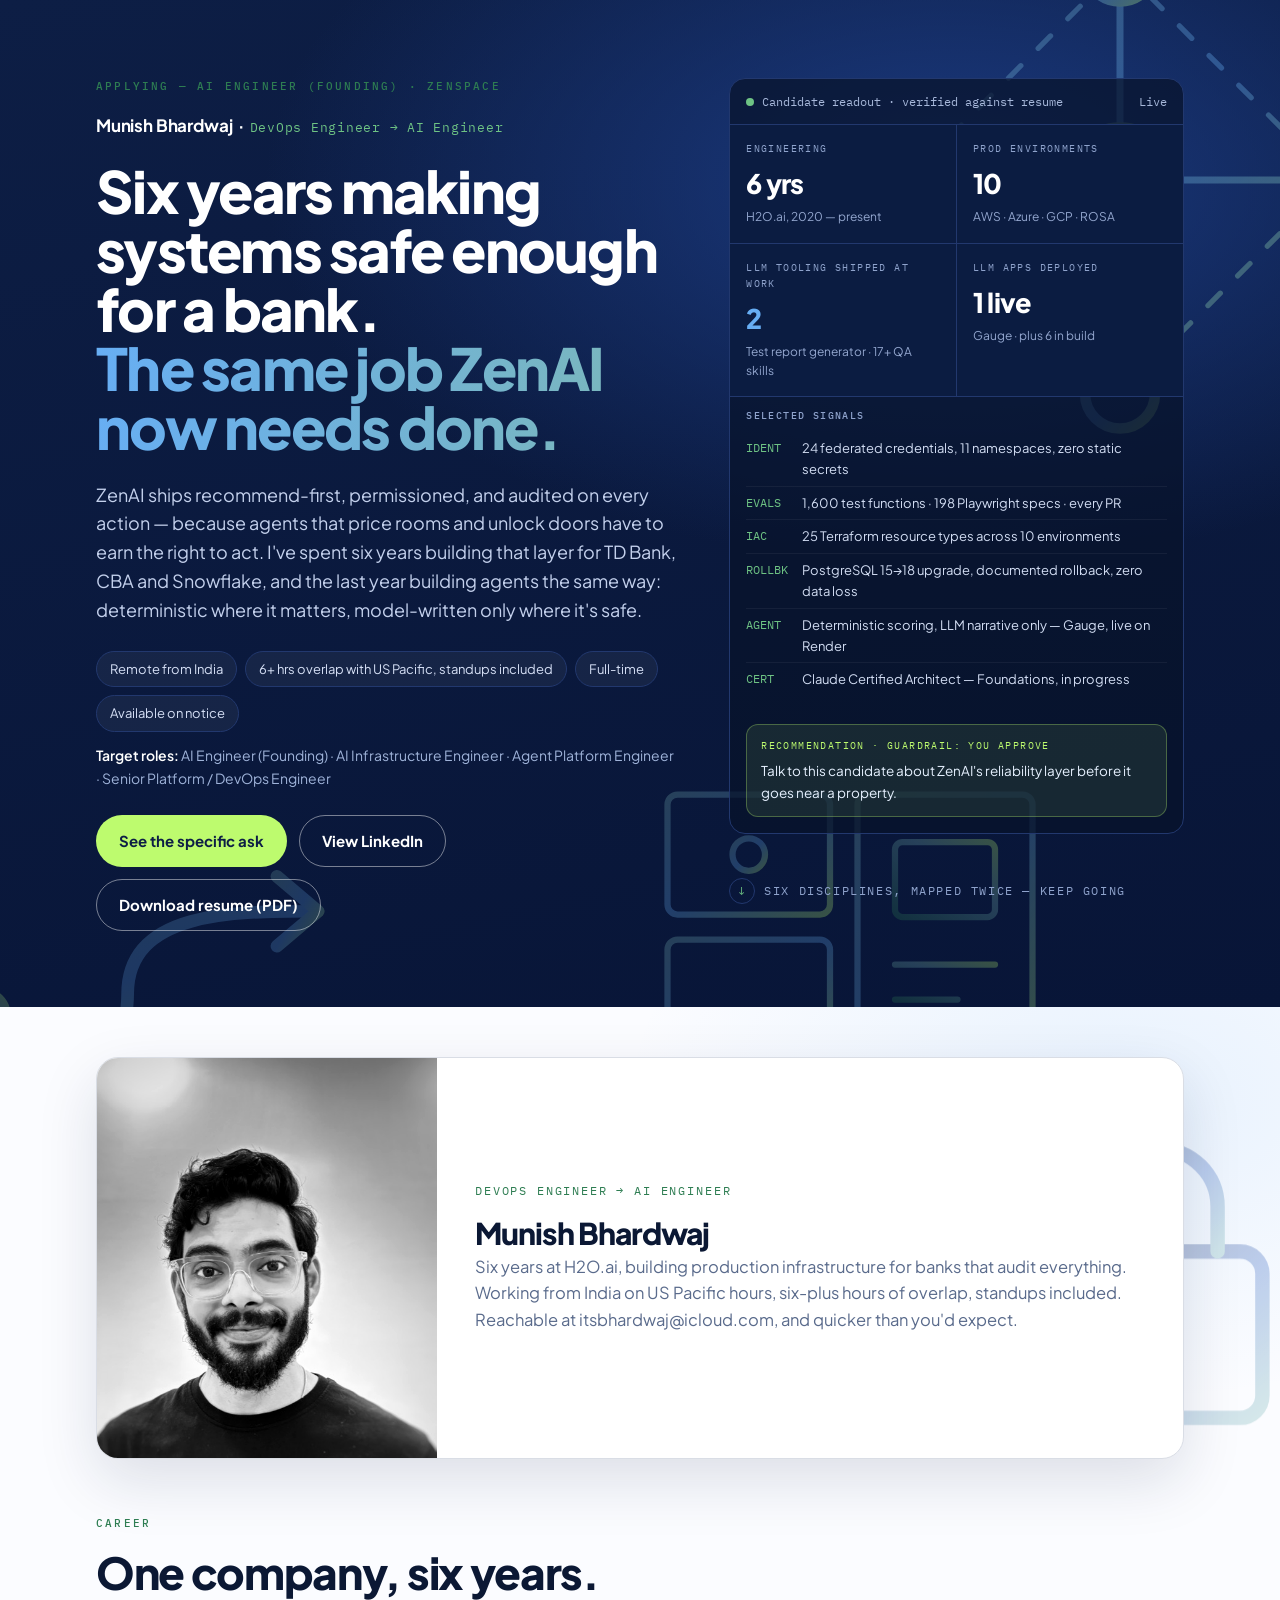
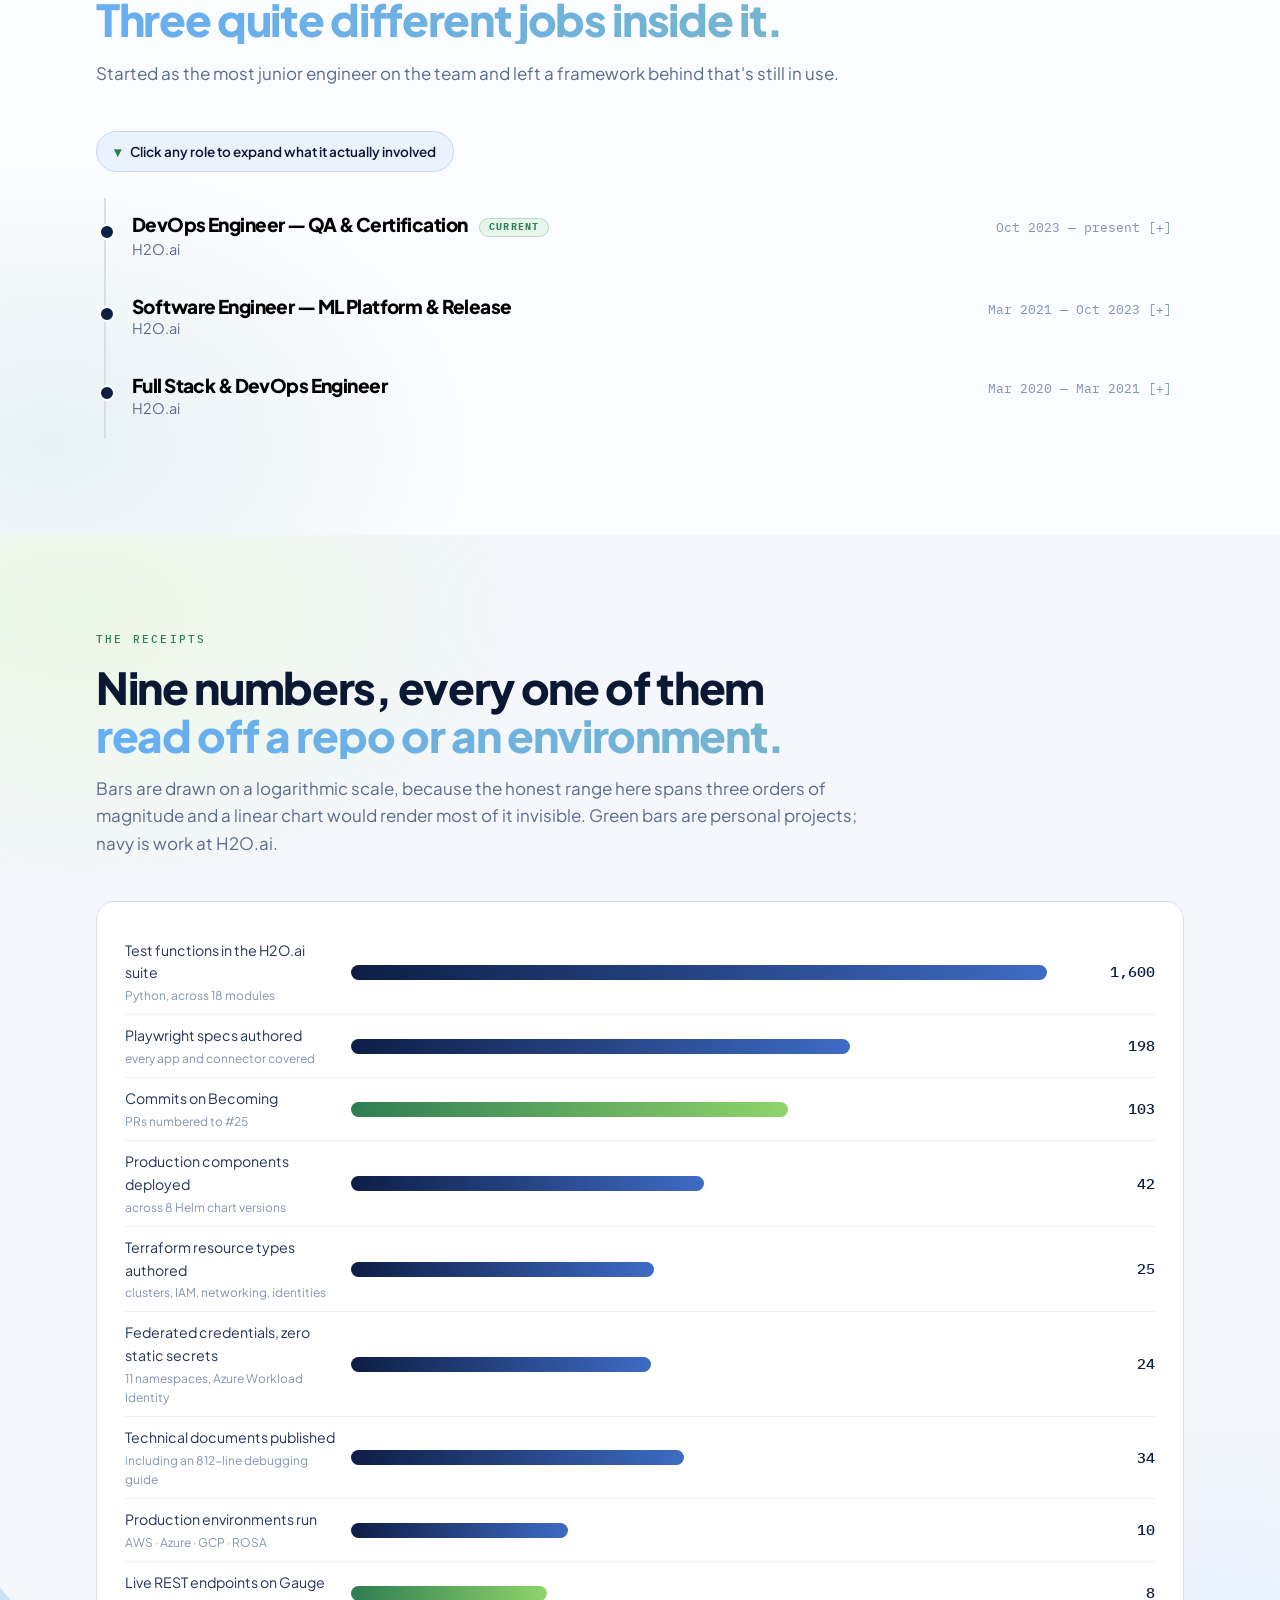
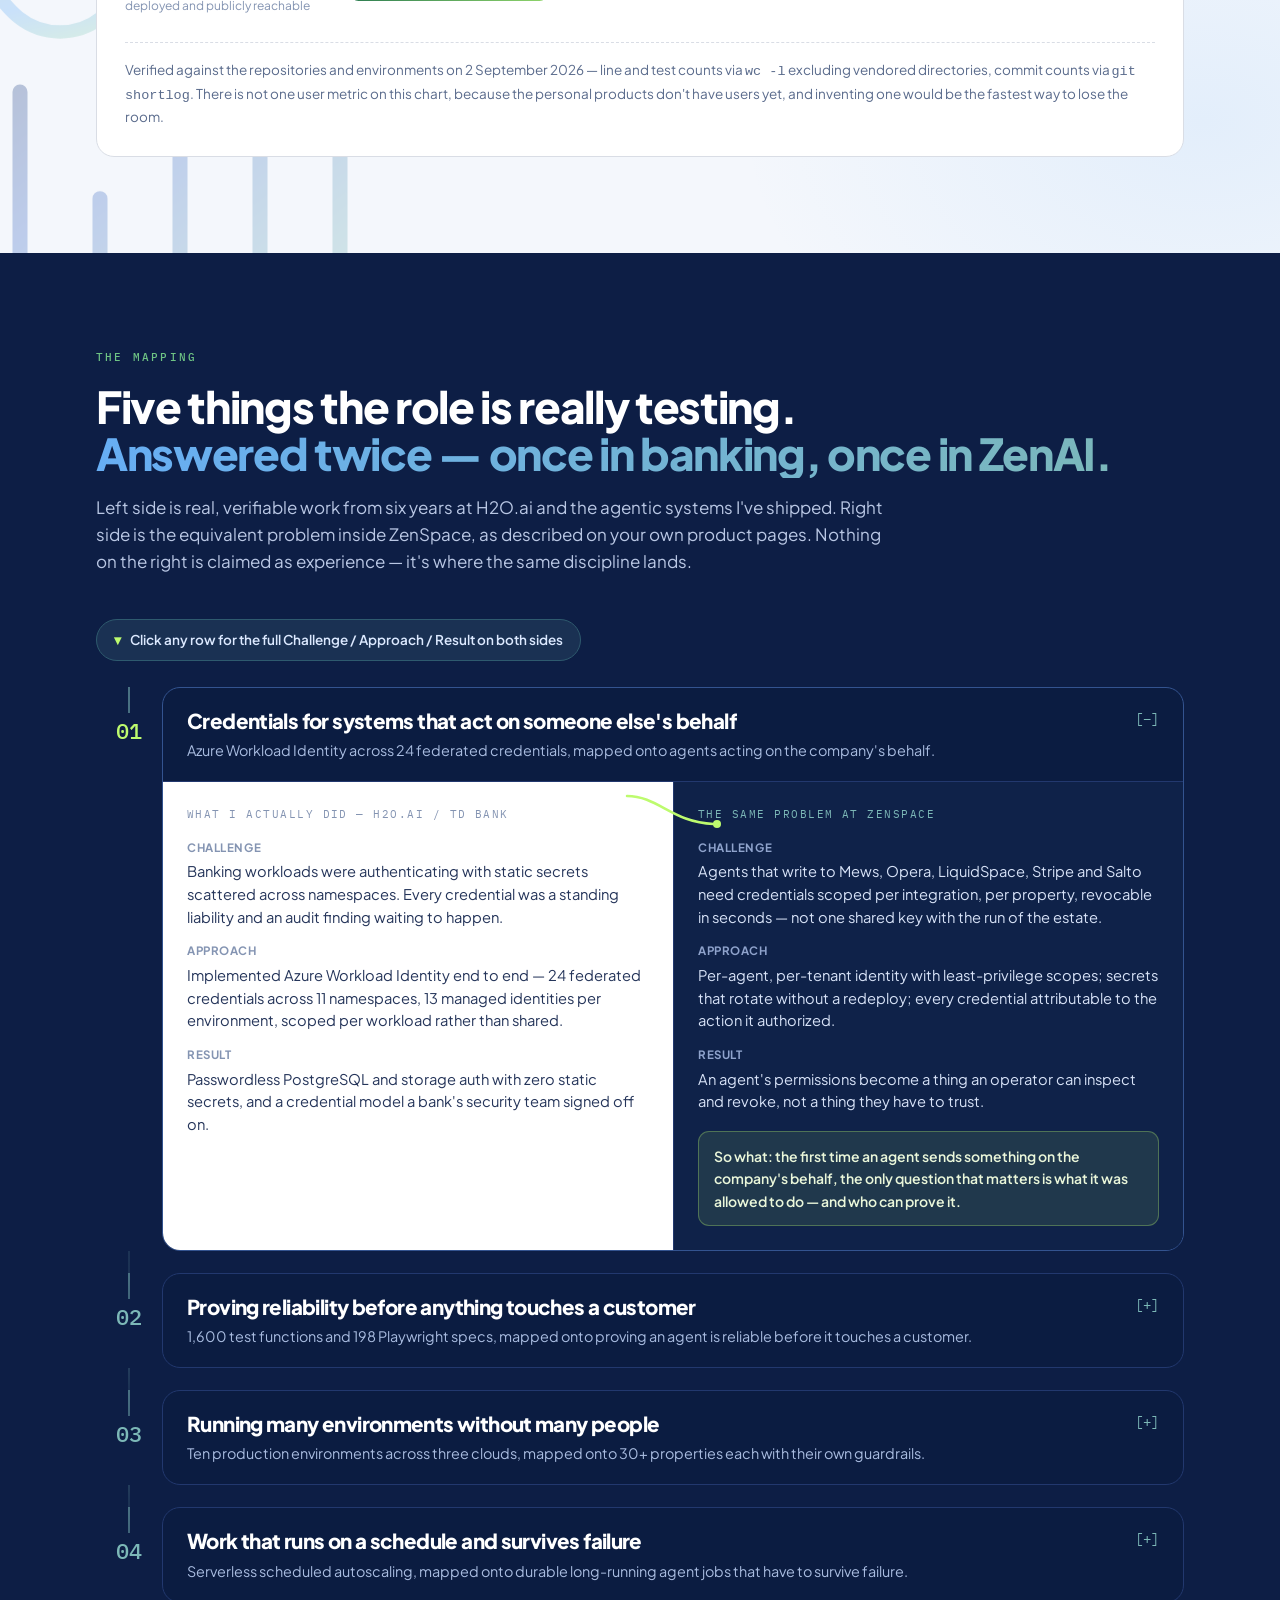
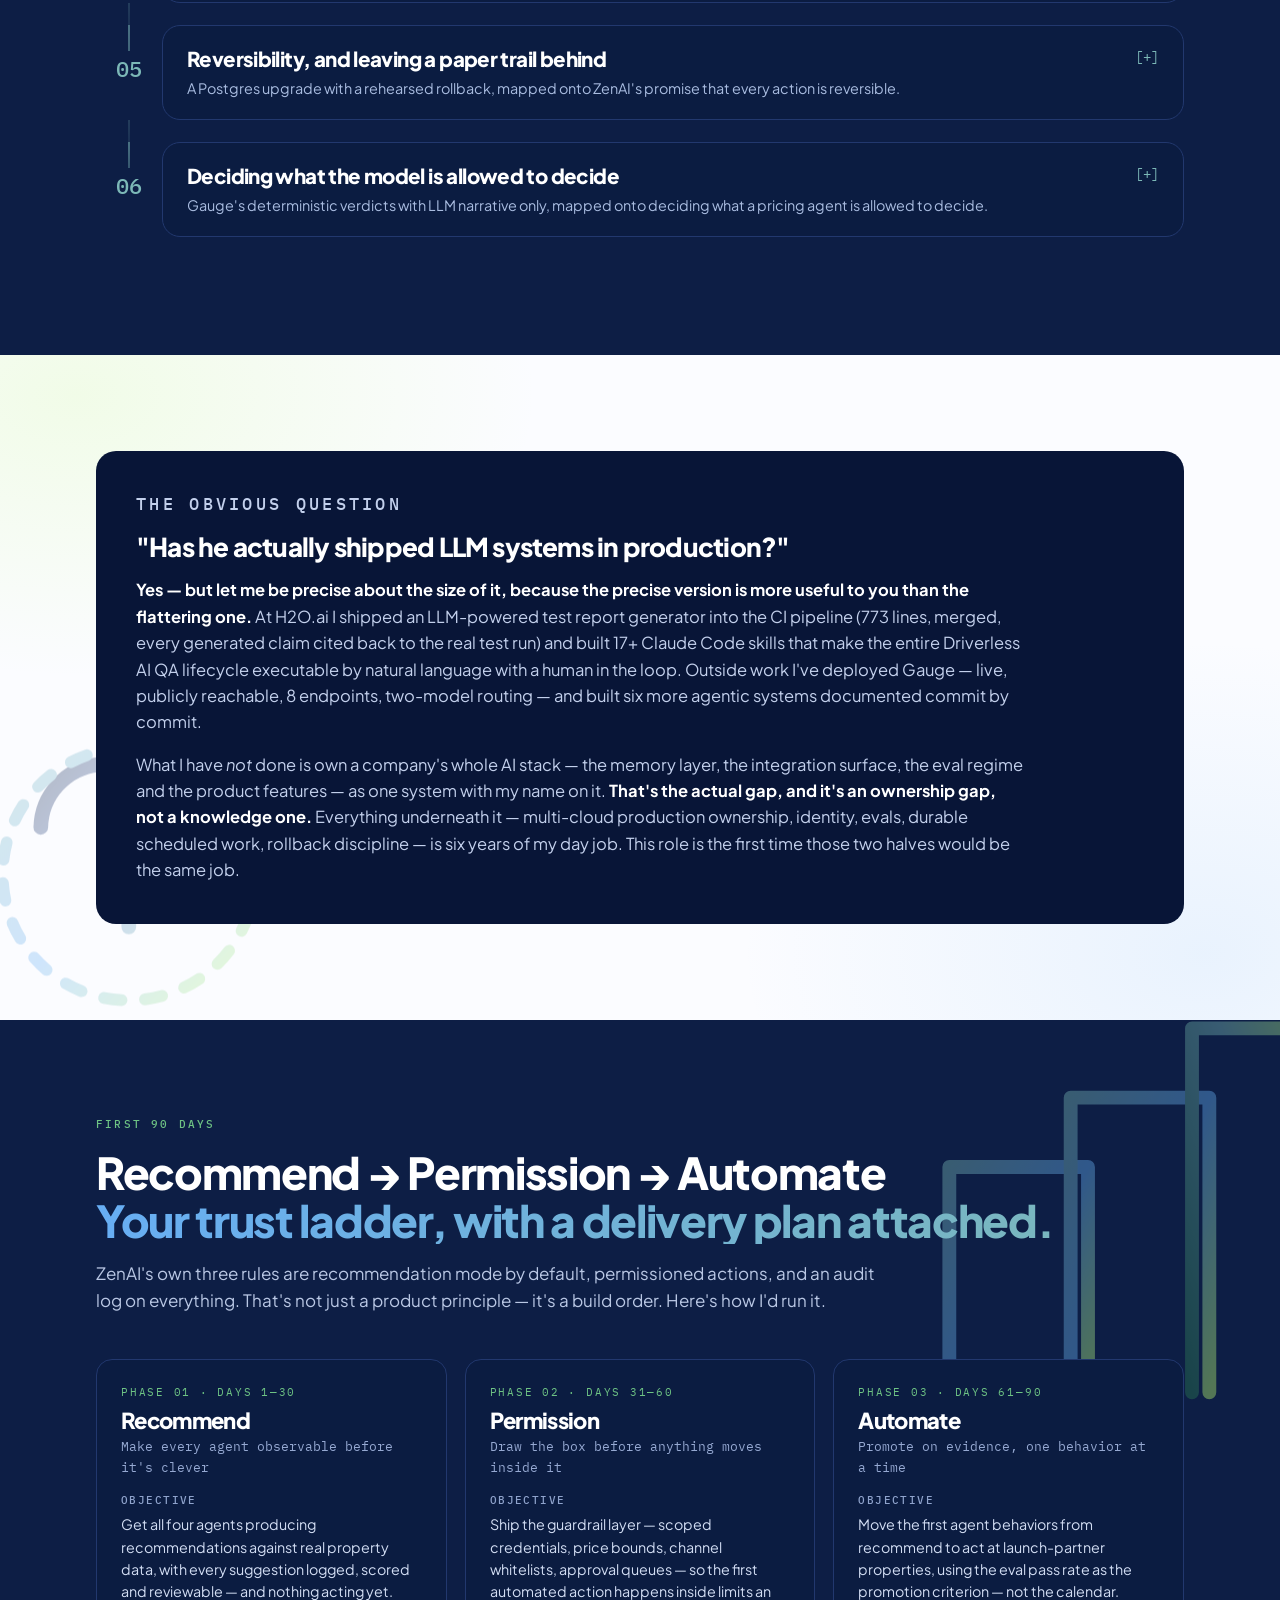
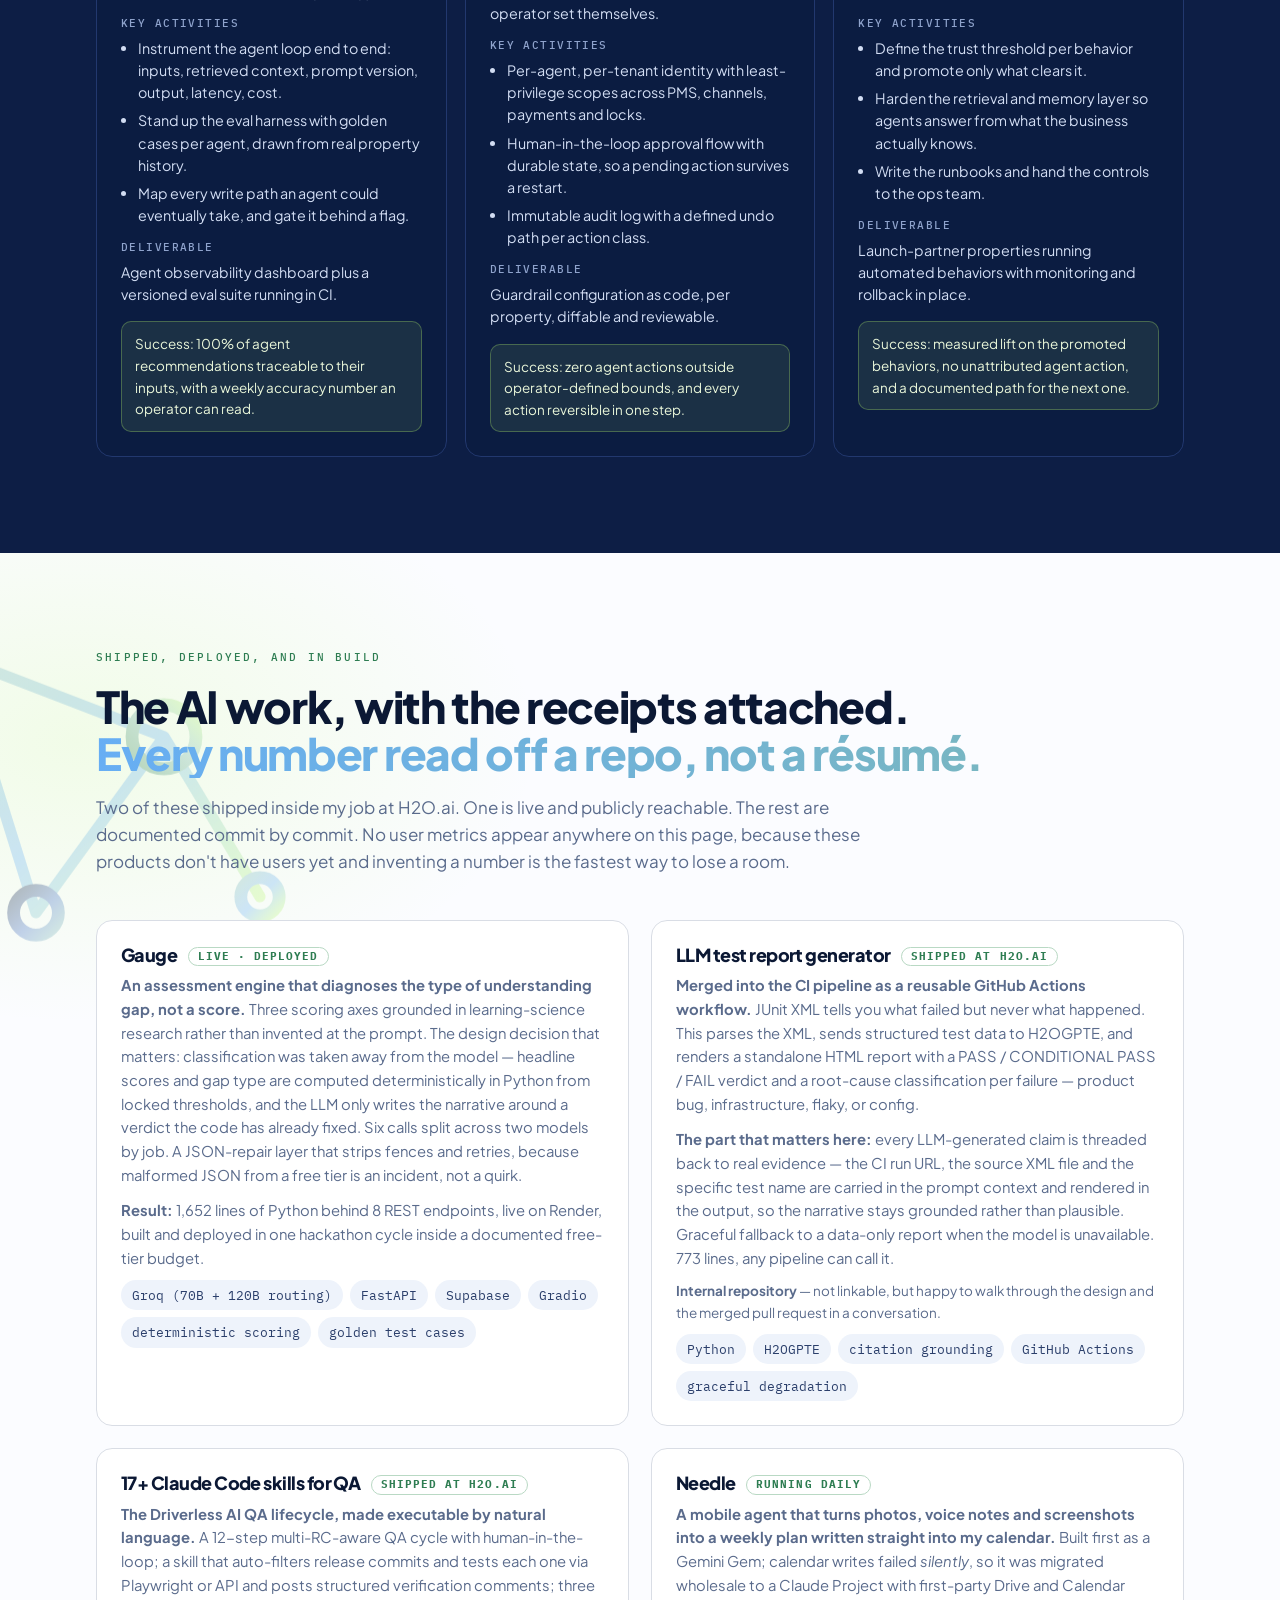
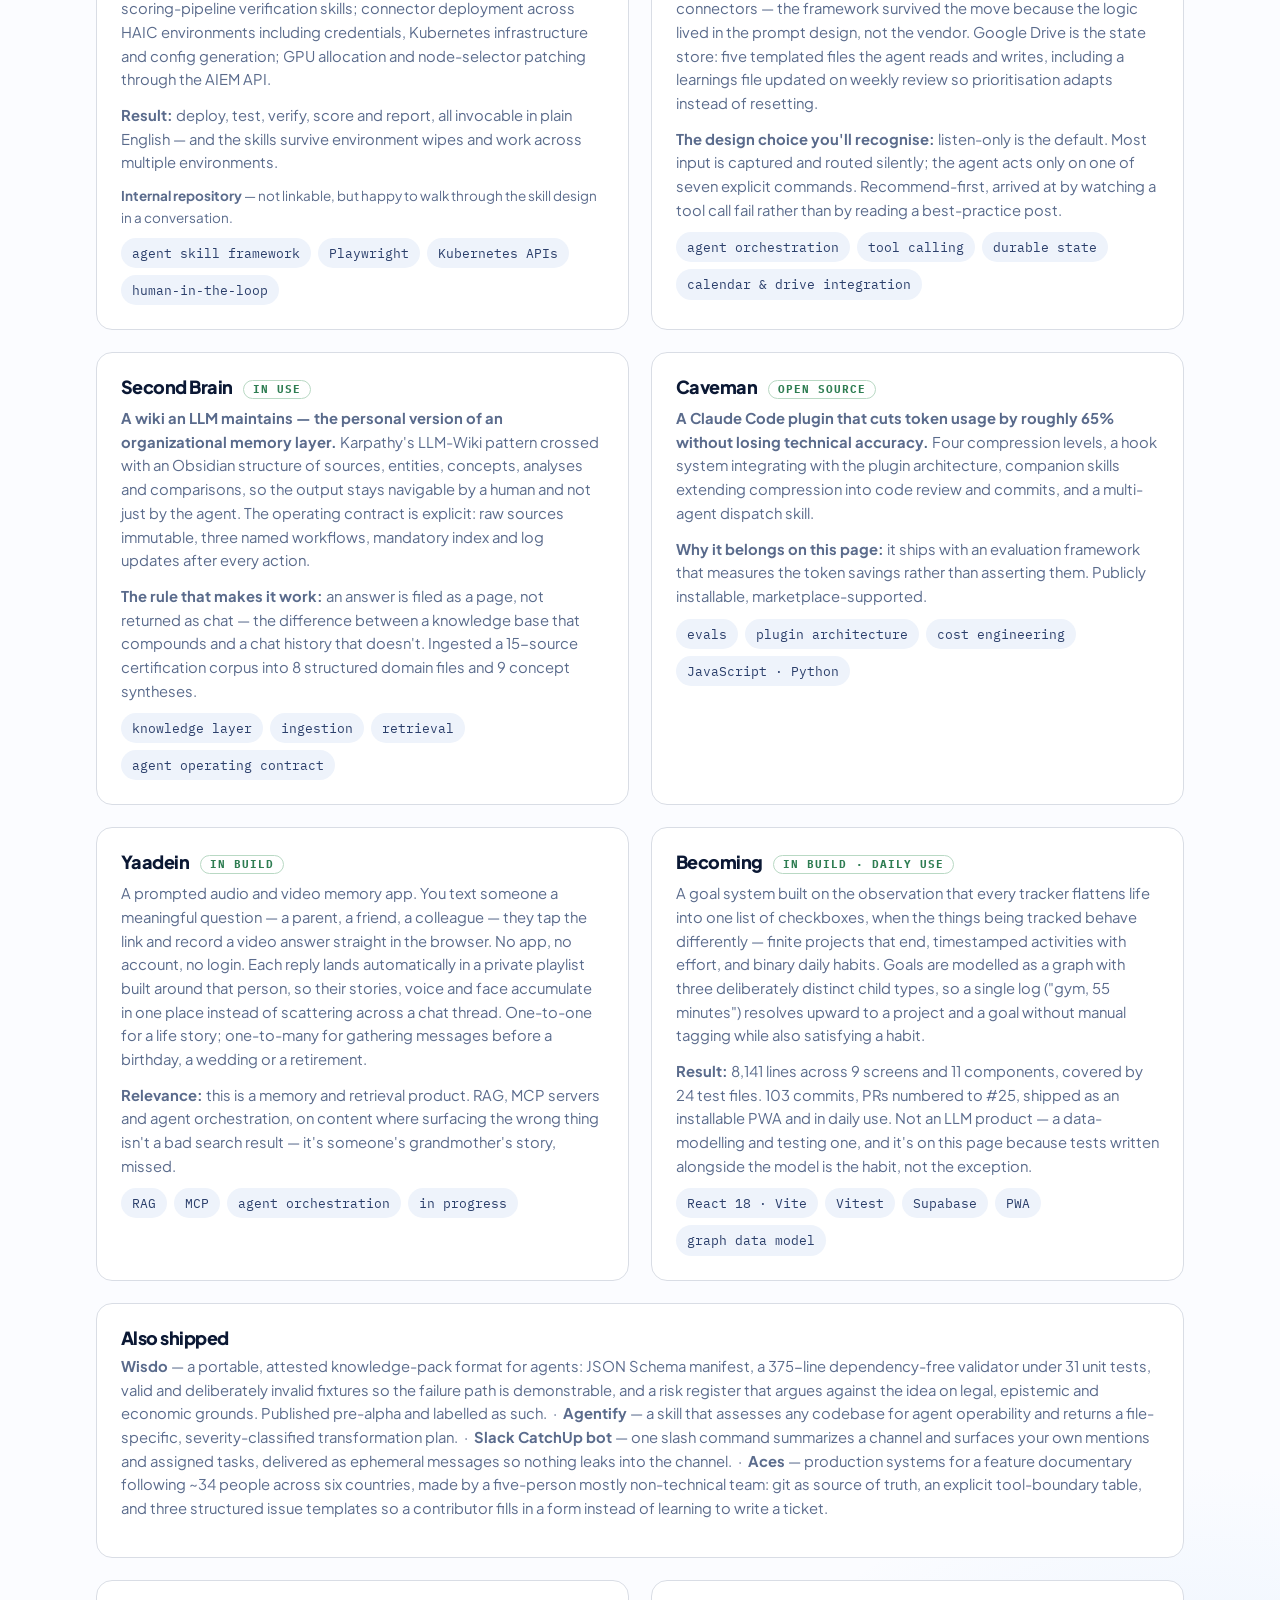
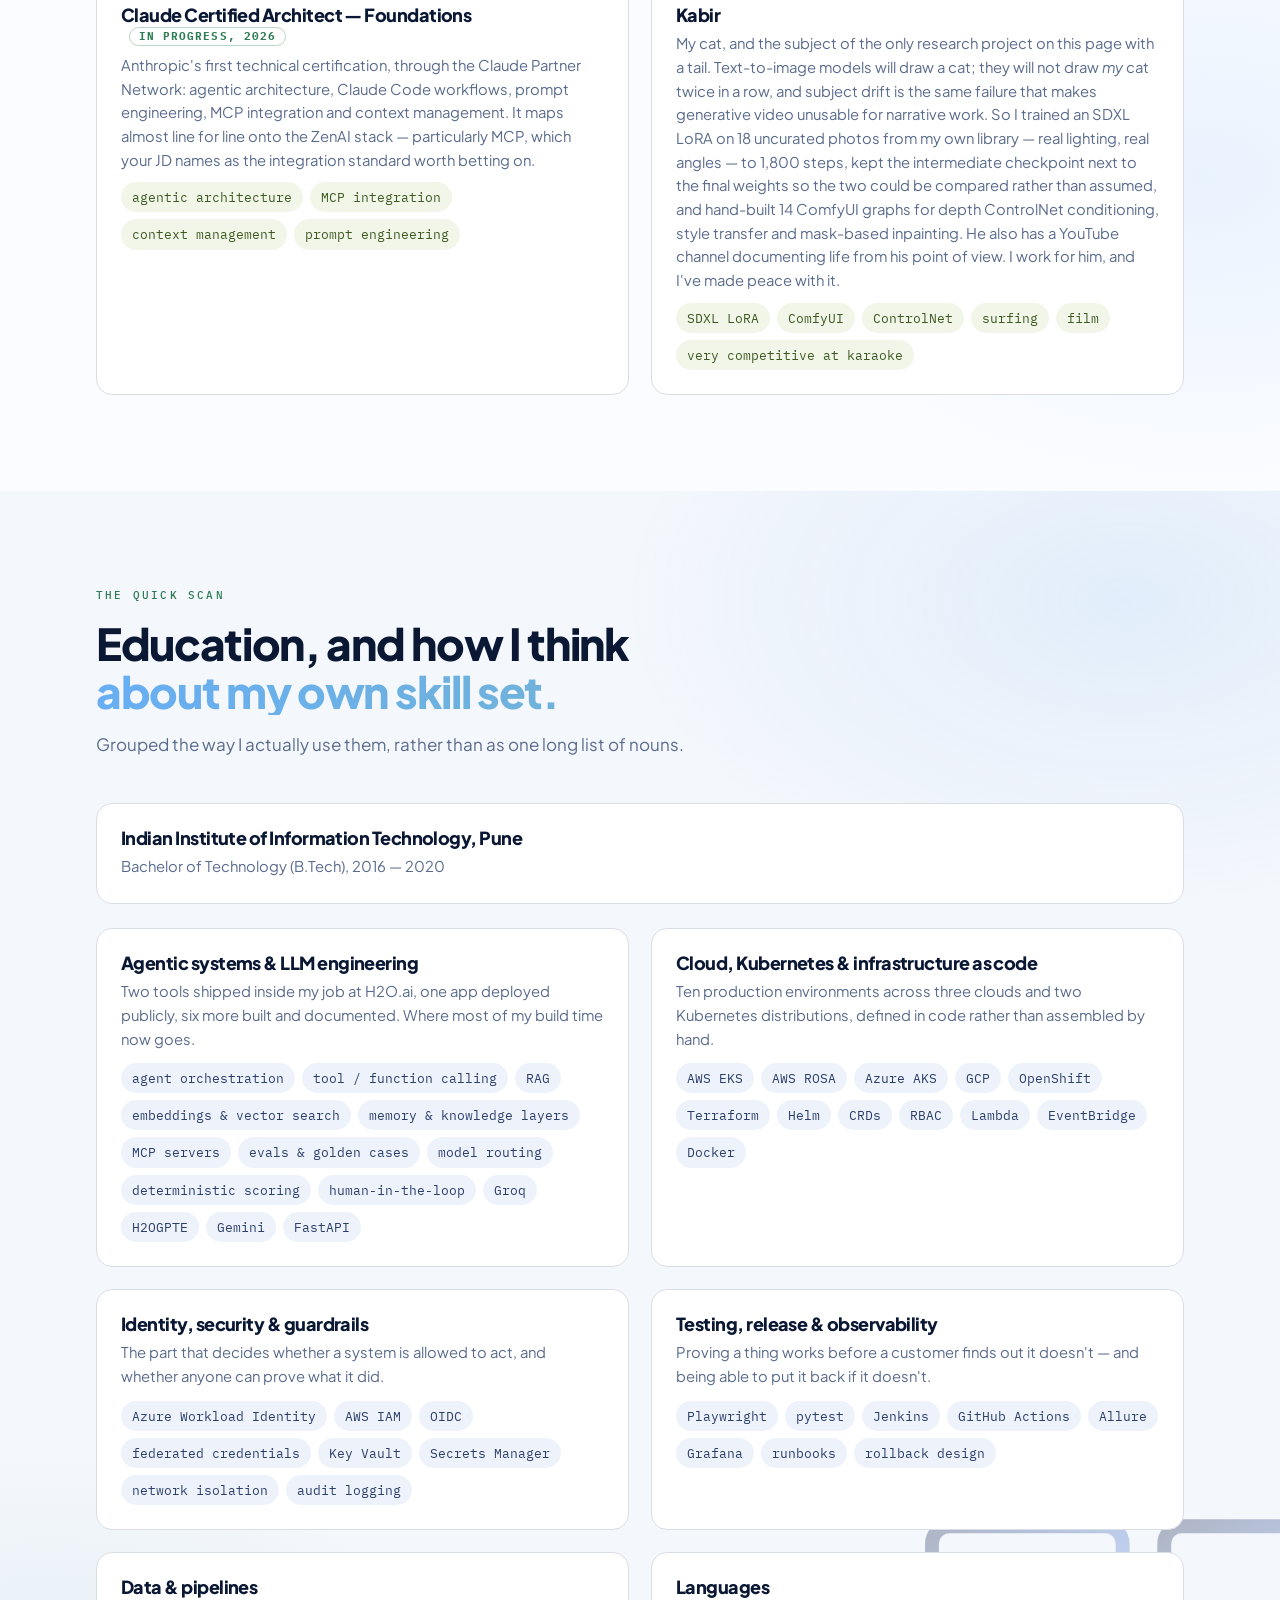
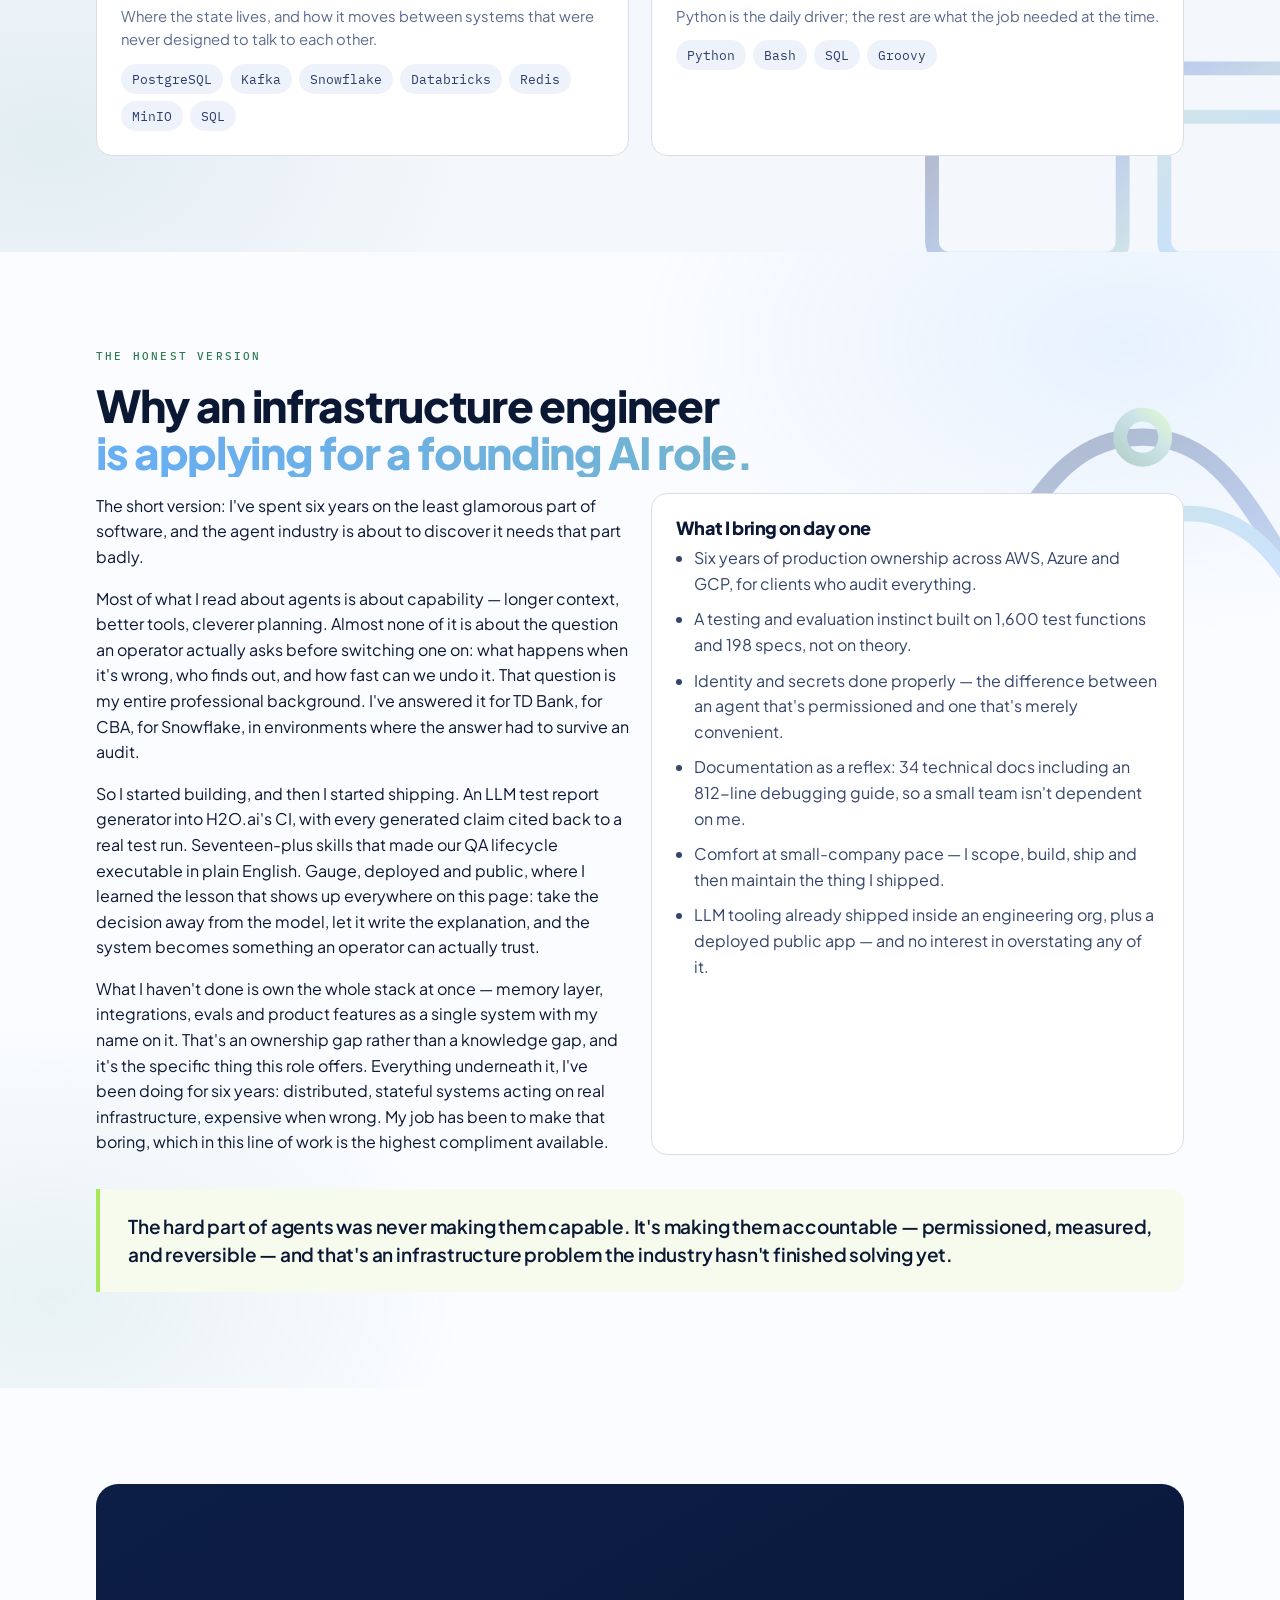
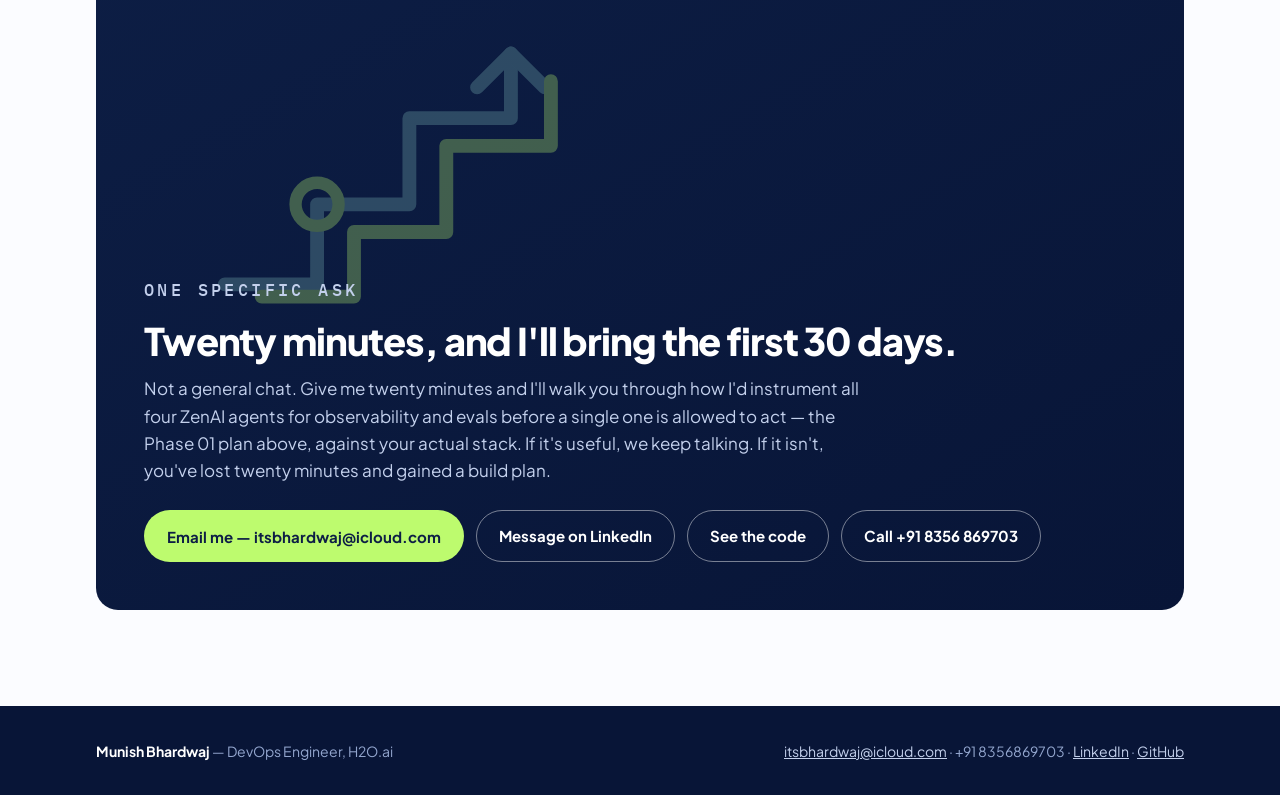
==== commit 5fe884ac: "update profile photo Replace inline base64 portrait with file reference to new photo, dropping ~92KB" ====
--- a/index.html
+++ b/index.html
@@ -518,7 +518,7 @@
   <svg class="deco light" style="top:10px;right:-120px;width:480px" viewBox="0 0 300 300" xmlns="http://www.w3.org/2000/svg" fill="none" aria-hidden="true"><g stroke="url(#gA)" stroke-width="9" stroke-linecap="round" stroke-linejoin="round"><rect x="86" y="132" width="128" height="104" rx="14"/><path pathLength="1" d="M114 132 V104 a36 36 0 0 1 72 0 V132"/><path pathLength="1" d="M150 168 V200"/></g><g stroke="url(#gC)" stroke-width="8" stroke-linecap="round"><path pathLength="1" d="M236 76 a92 92 0 0 1 0 60"/><path pathLength="1" d="M262 58 a132 132 0 0 1 0 96"/></g></svg>
   <div class="wrap">
     <div class="portrait">
-      <img src="[data-uri]" alt="Black and white portrait of Munish Bhardwaj">
+      <img src="assets/munish-portrait.jpg" alt="Portrait of Munish Bhardwaj">
       <div class="cap"><span class="kicker">DevOps Engineer &#8594; AI Engineer</span><b>Munish Bhardwaj</b>
       Six years at H2O.ai, building production infrastructure for banks that audit everything. Working from India on US Pacific hours, six-plus hours of overlap, standups included. Reachable at itsbhardwaj@icloud.com, and quicker than you'd expect.</div>
     </div>
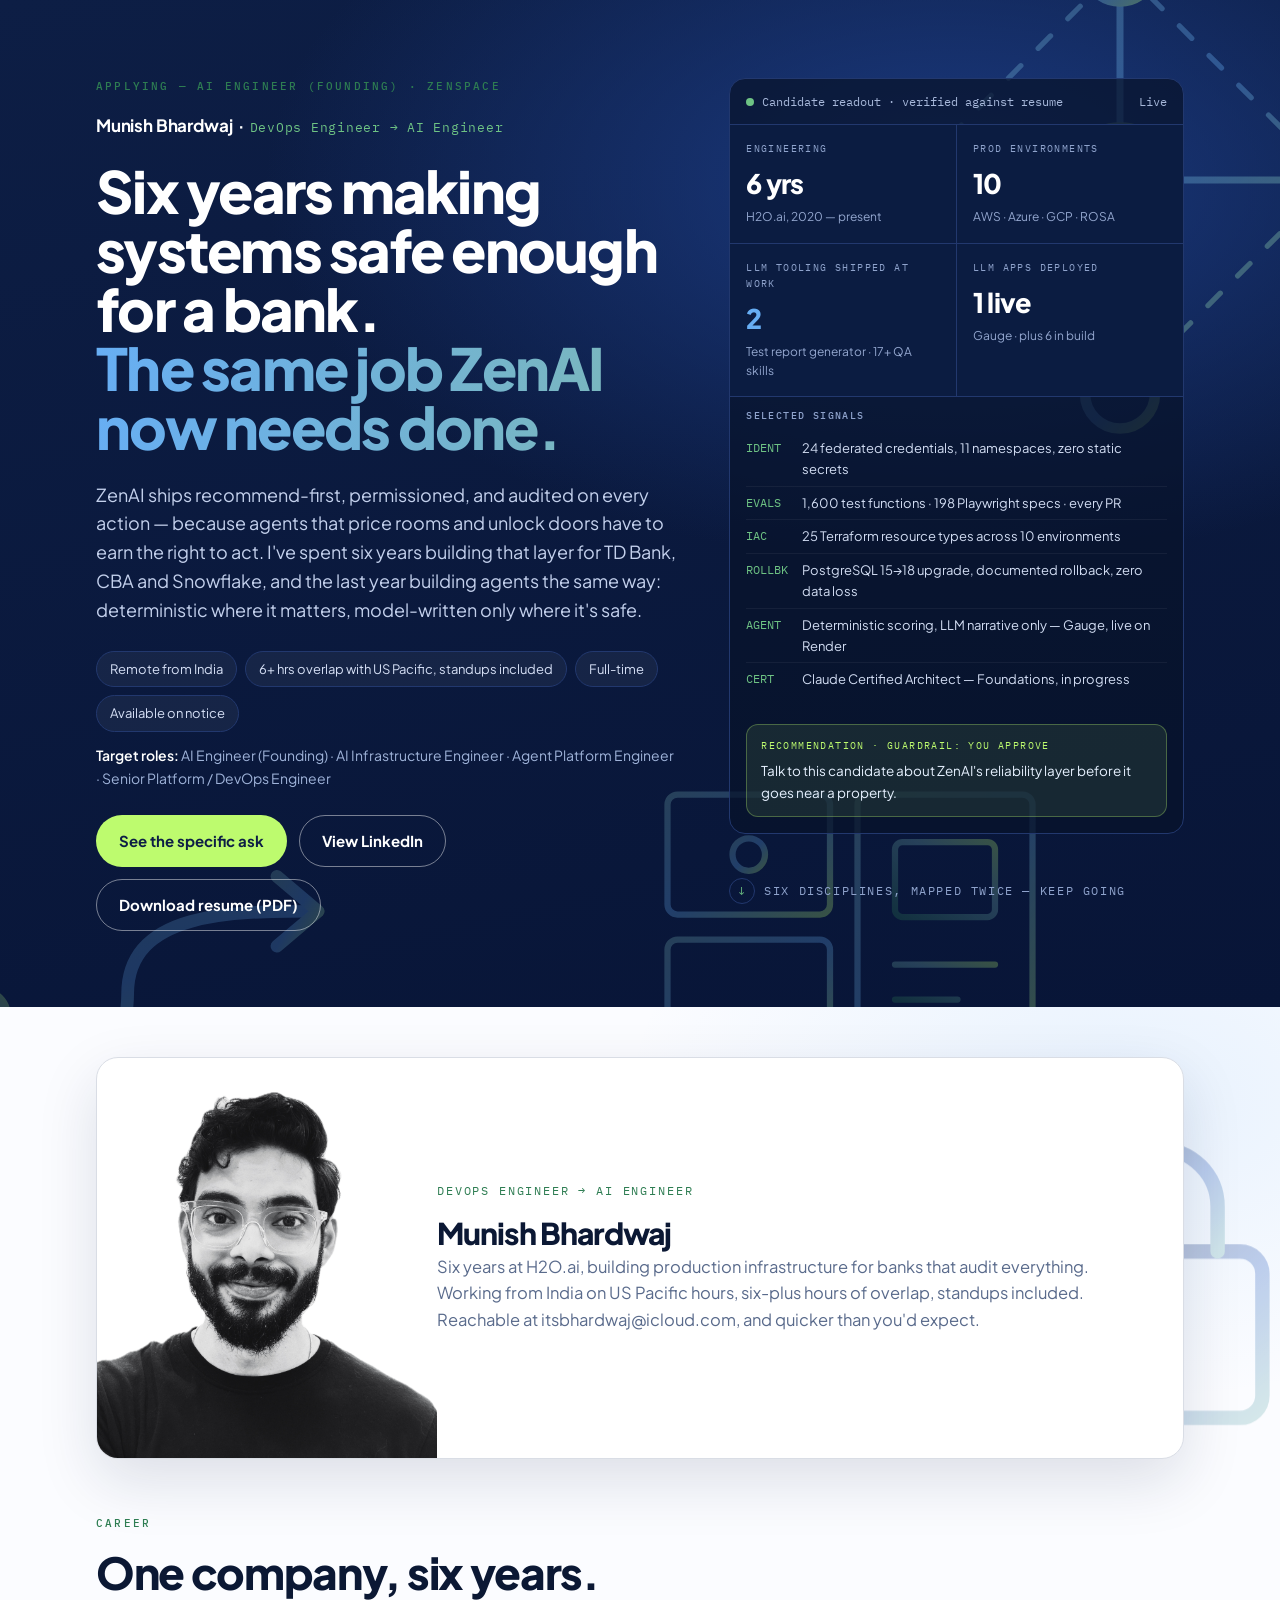
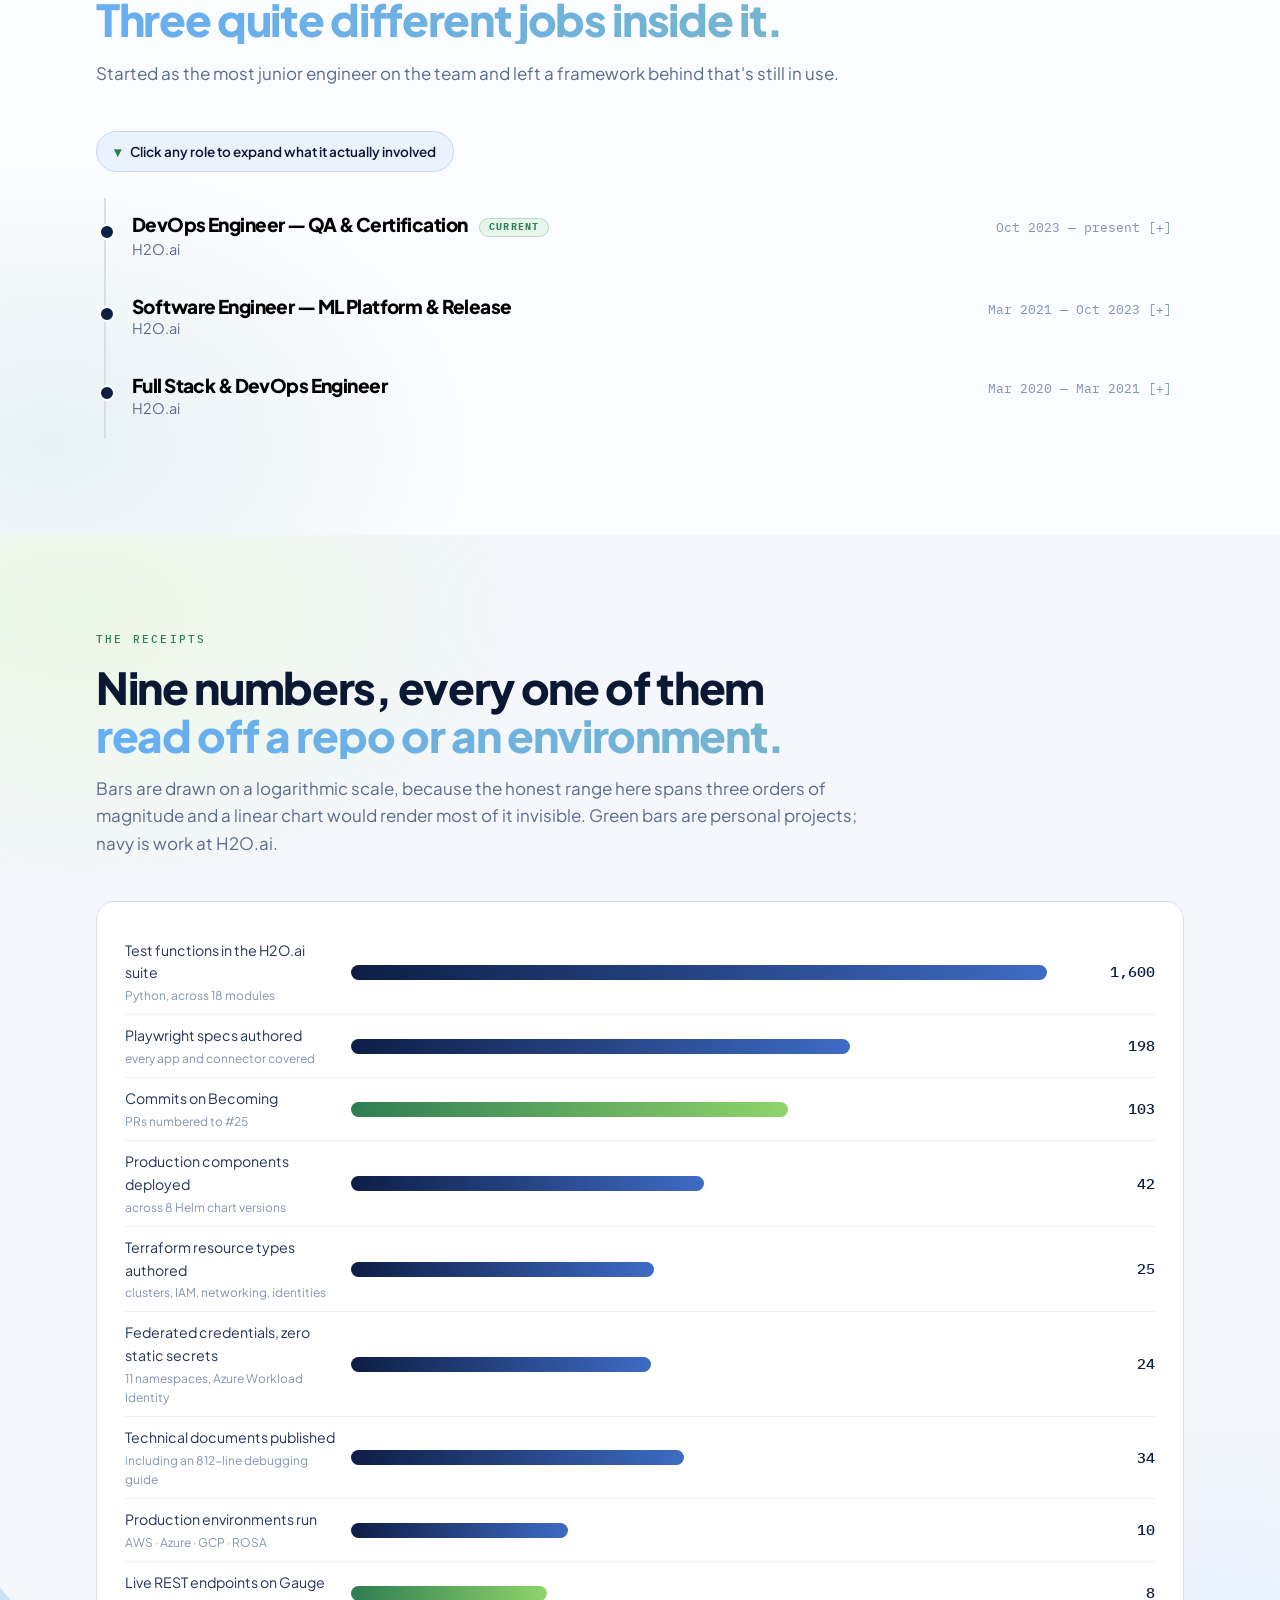
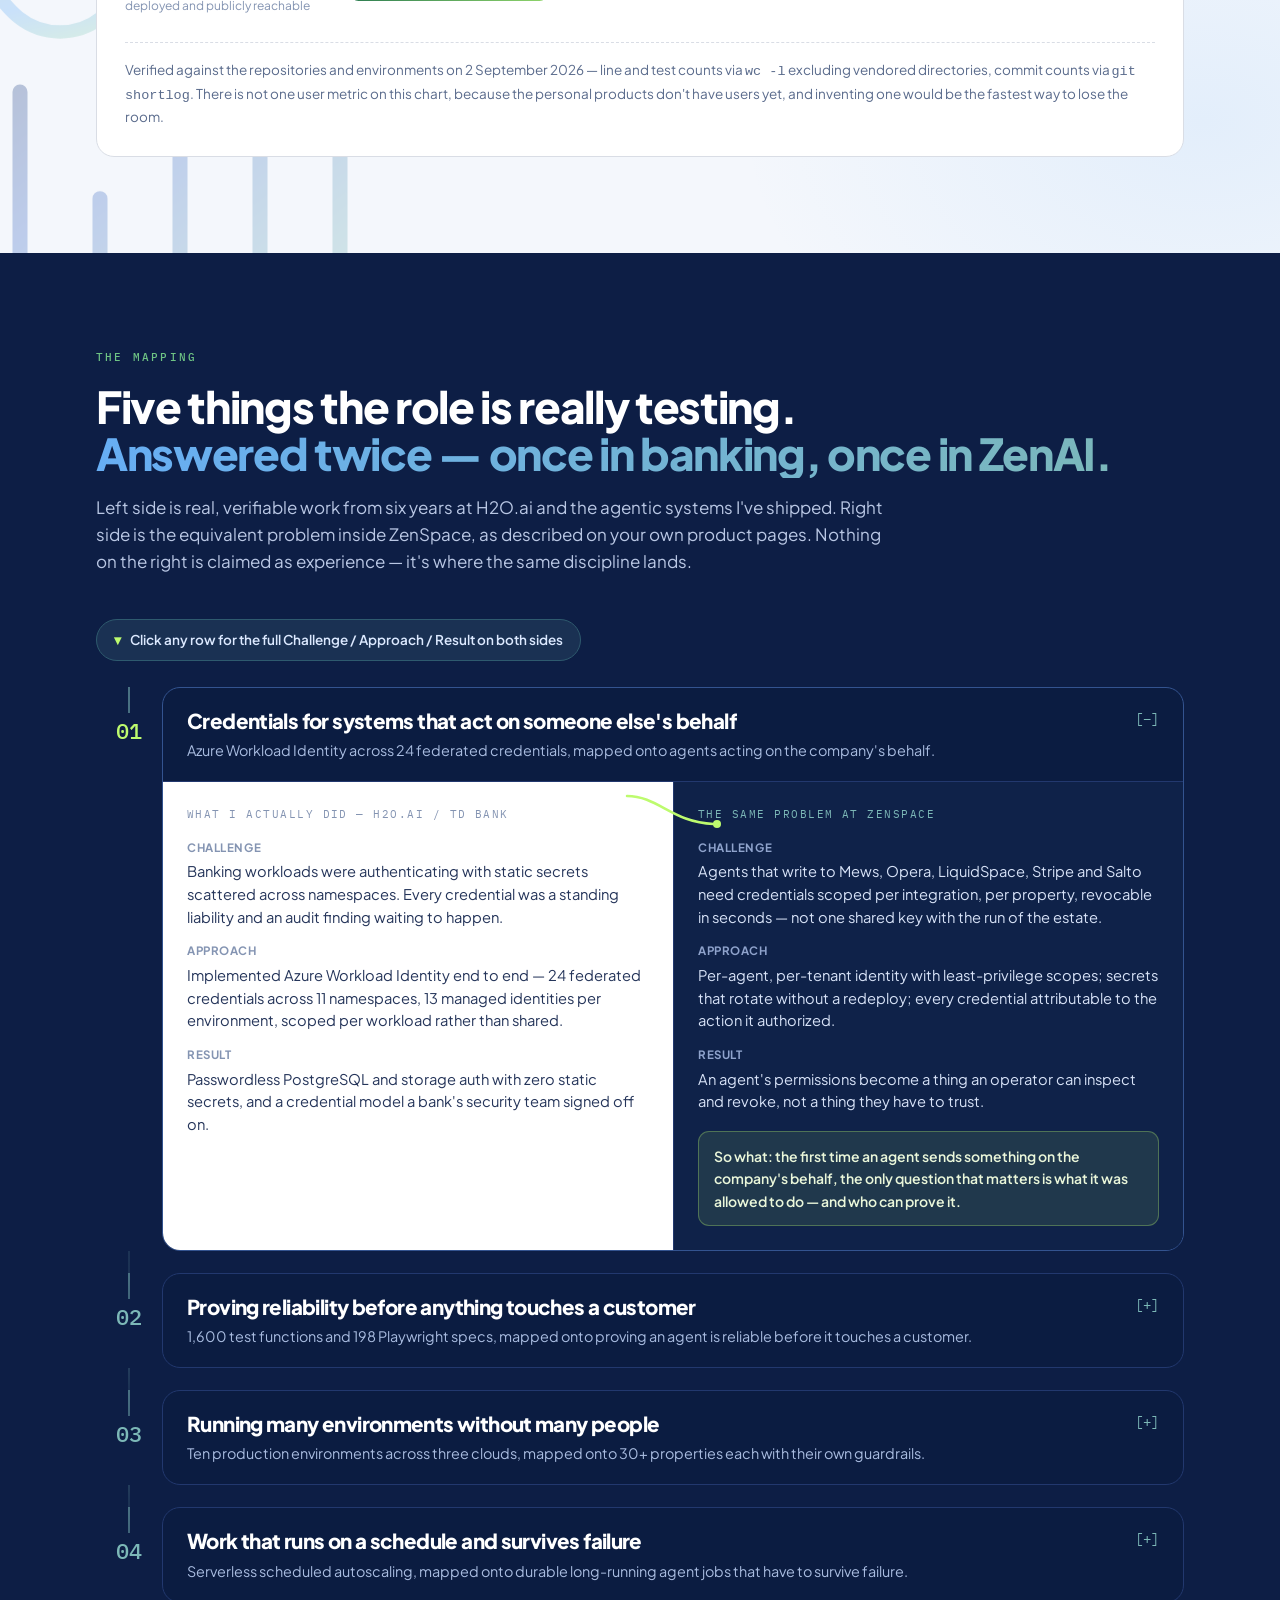
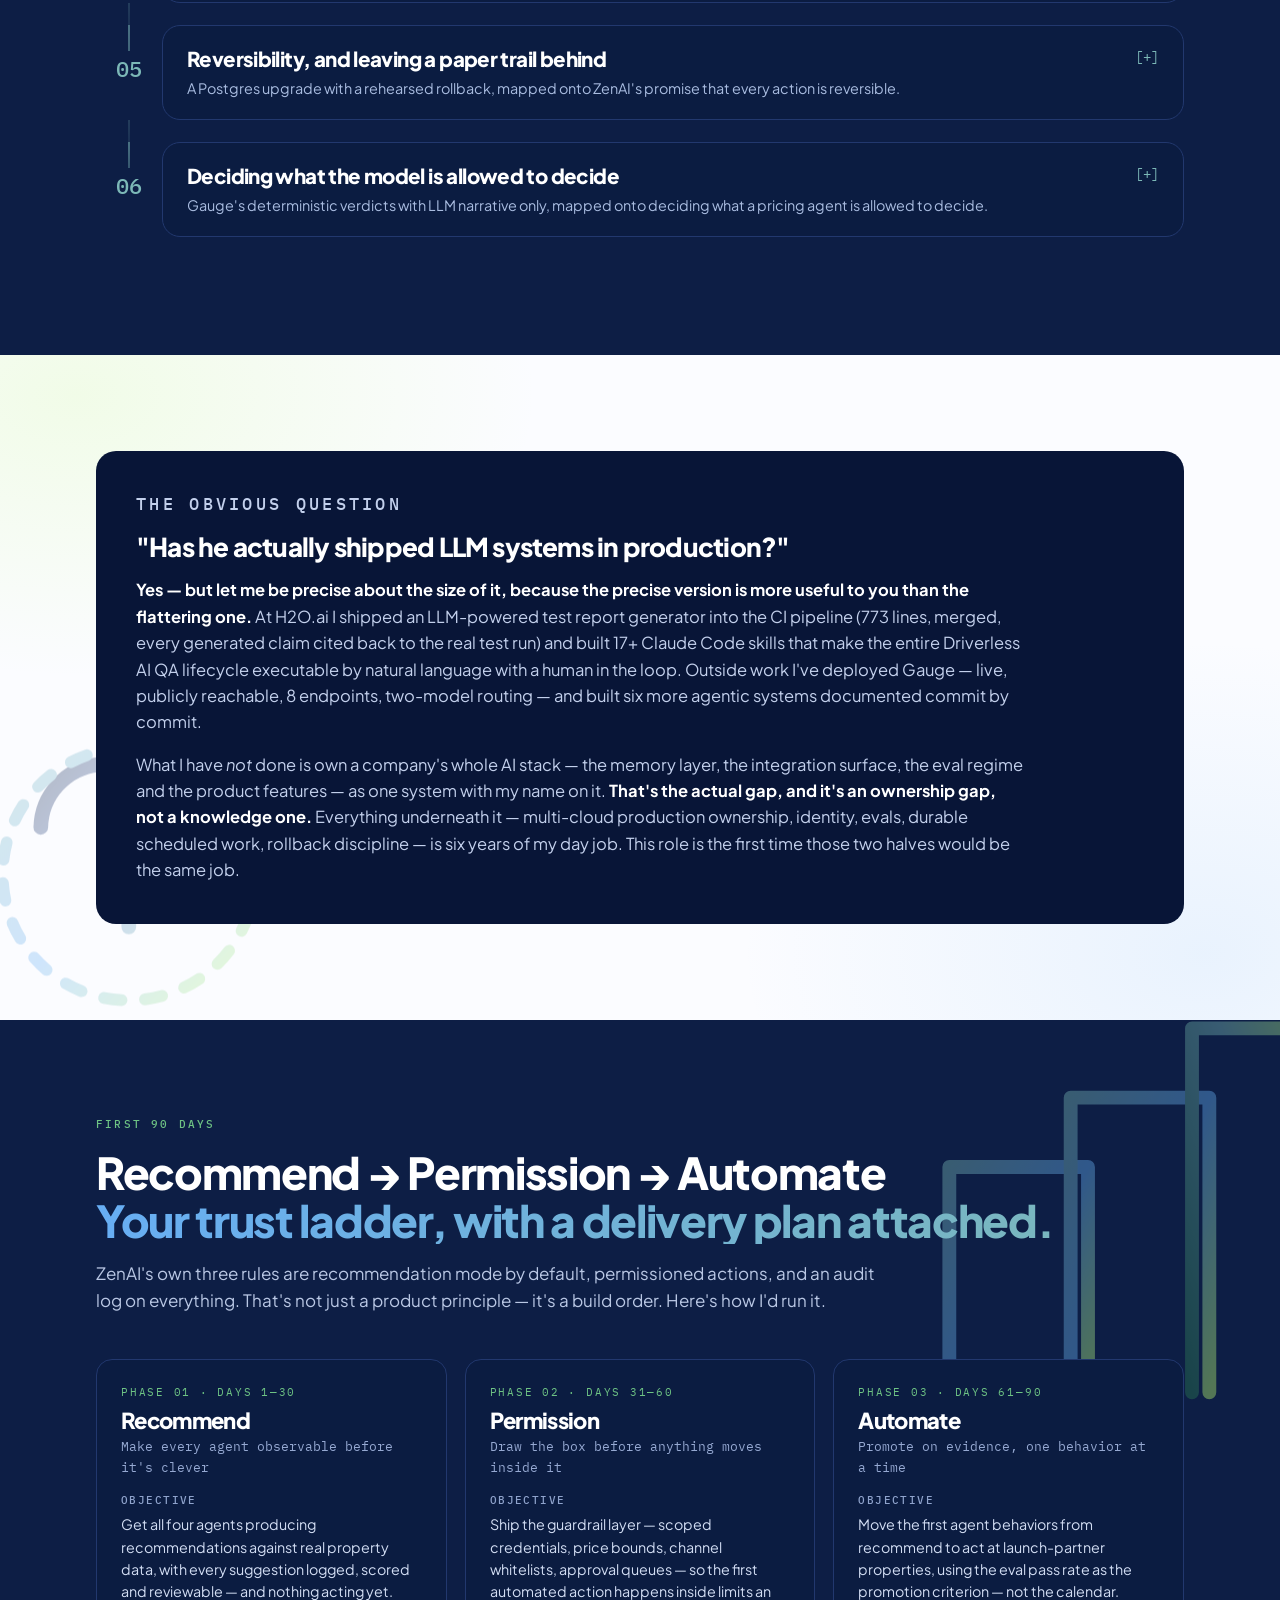
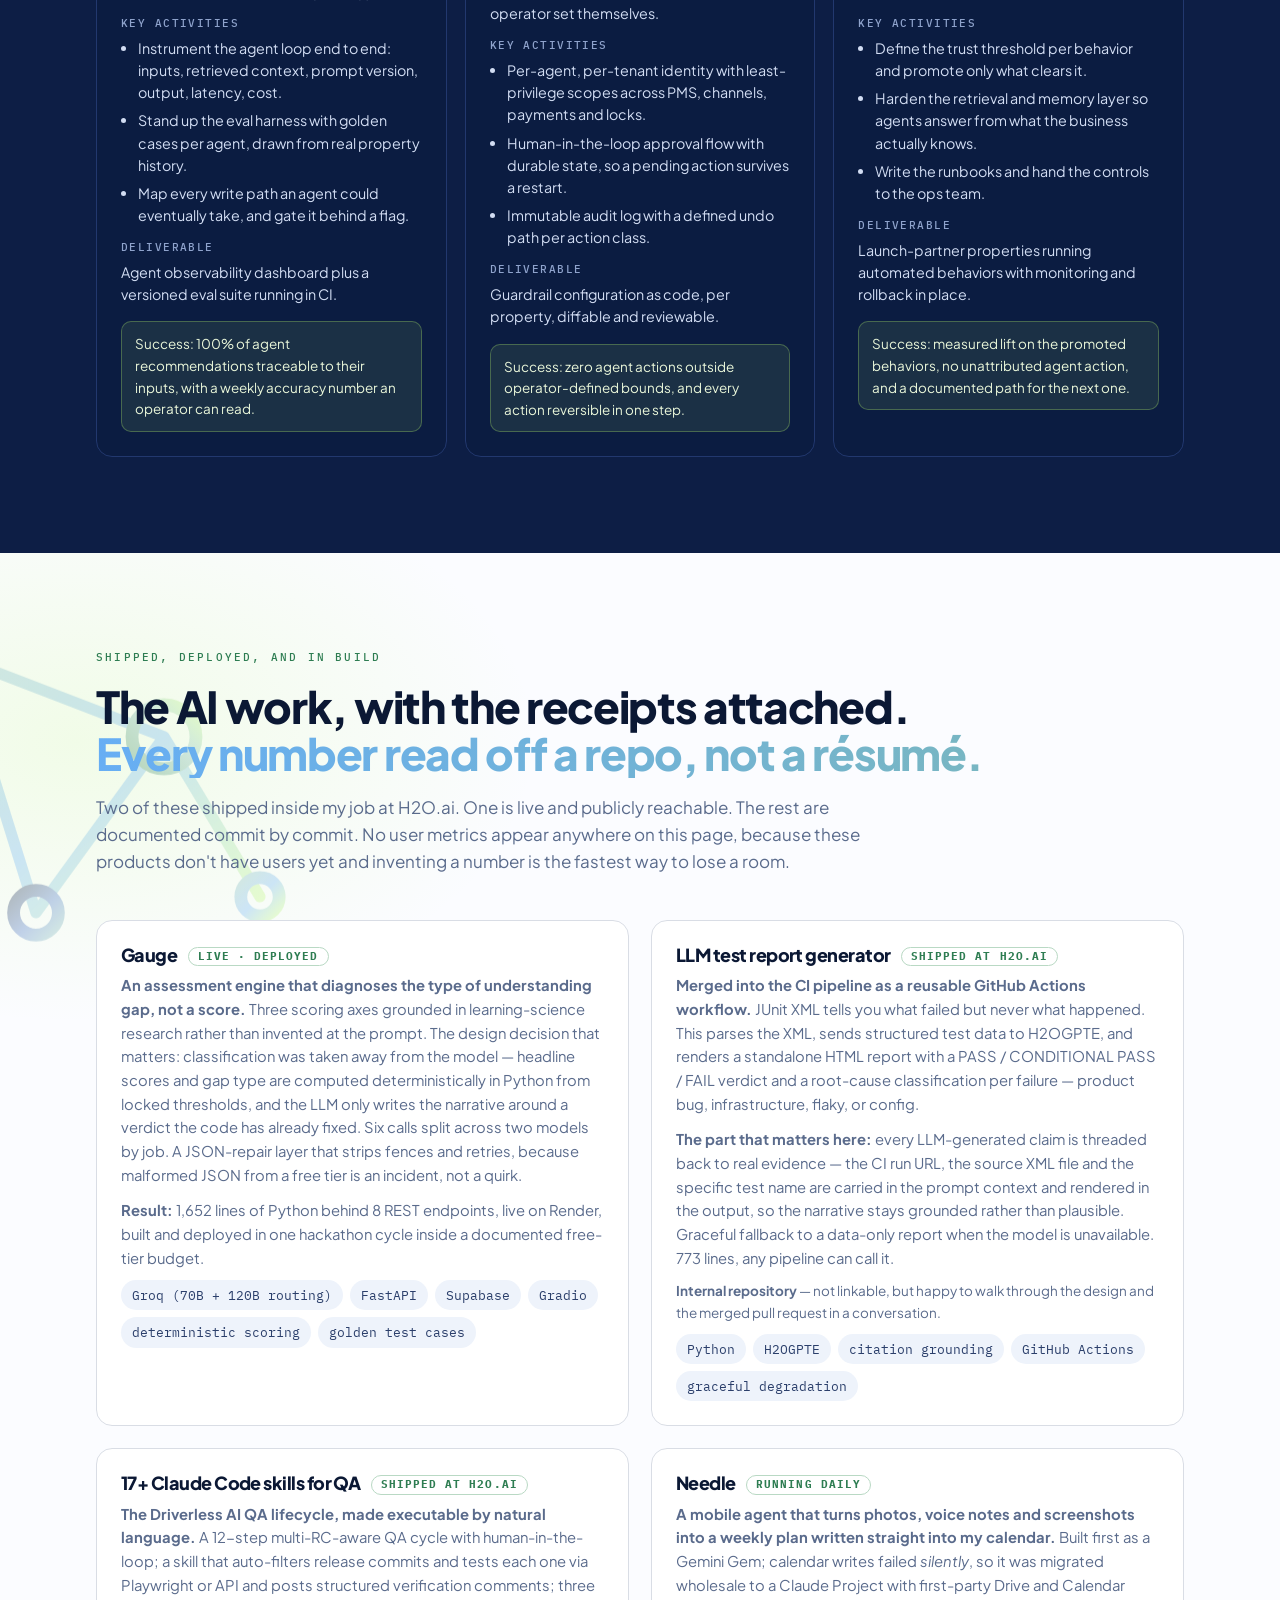
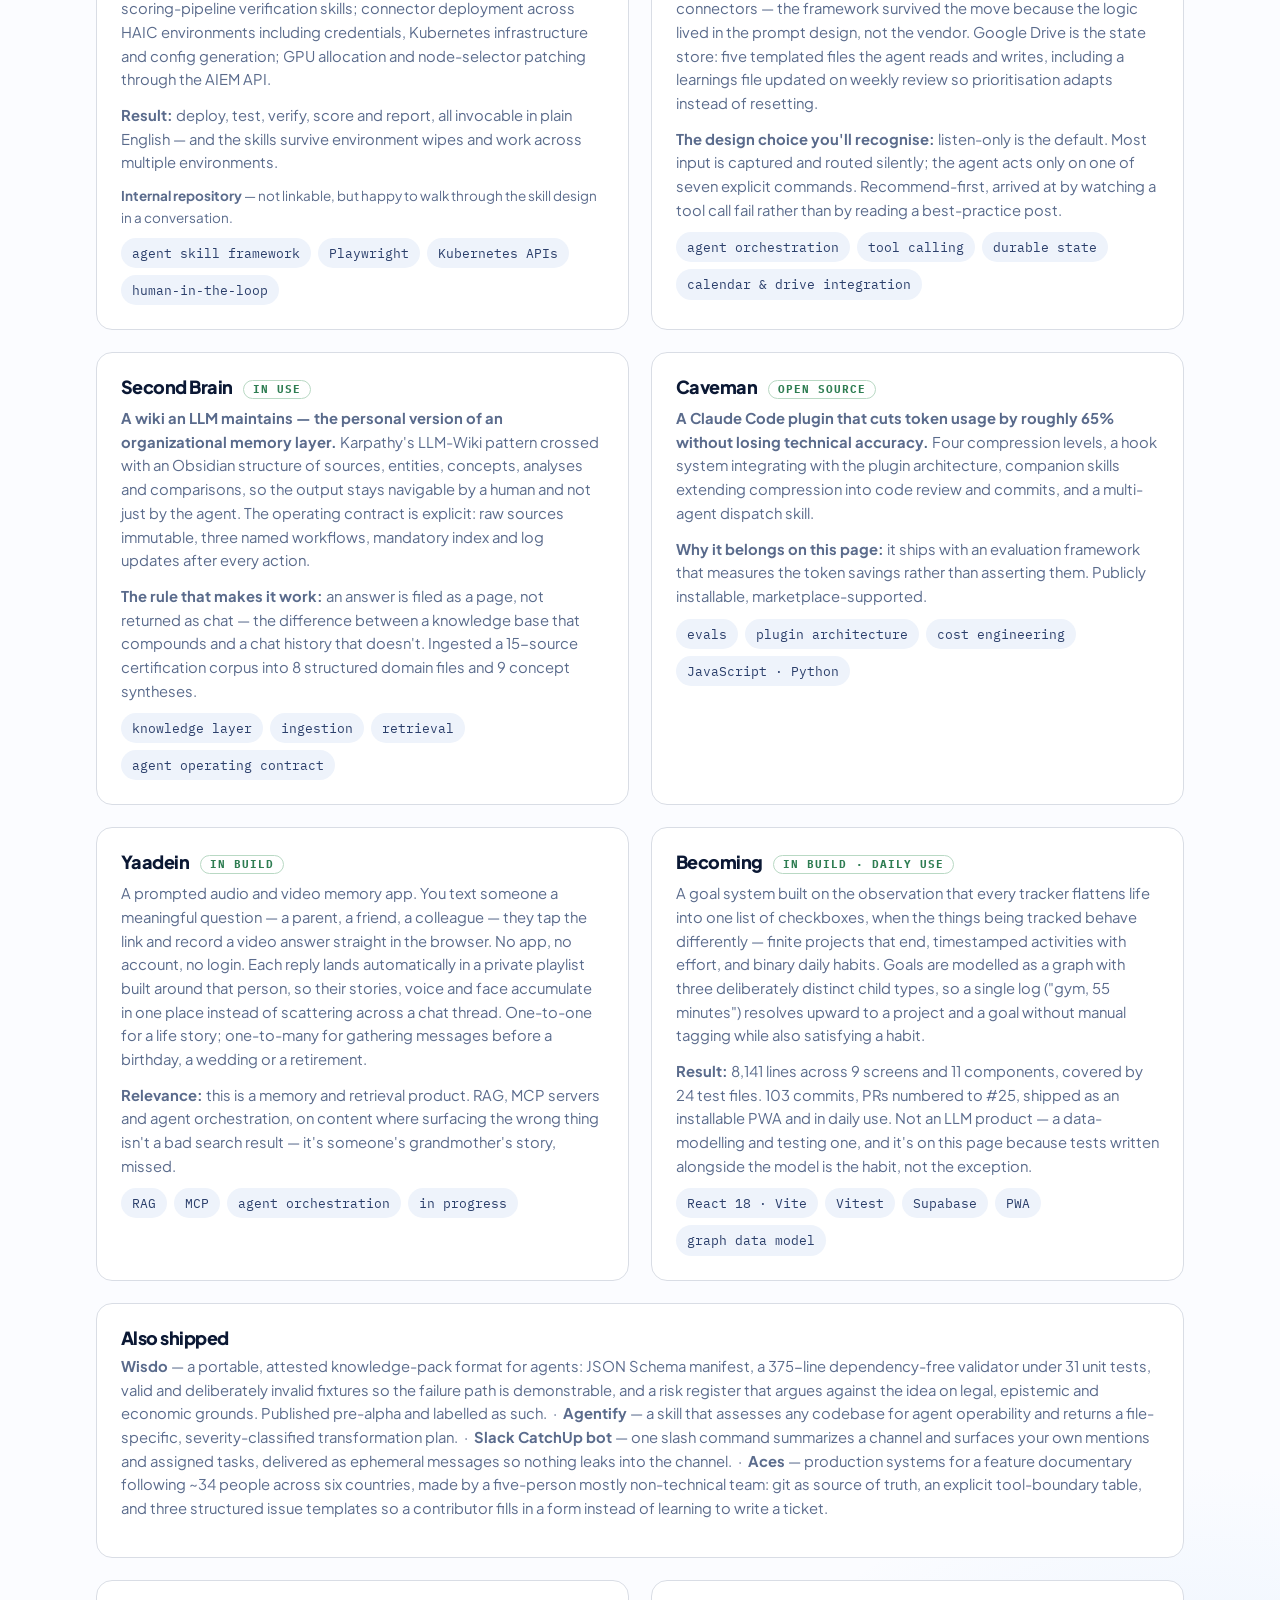
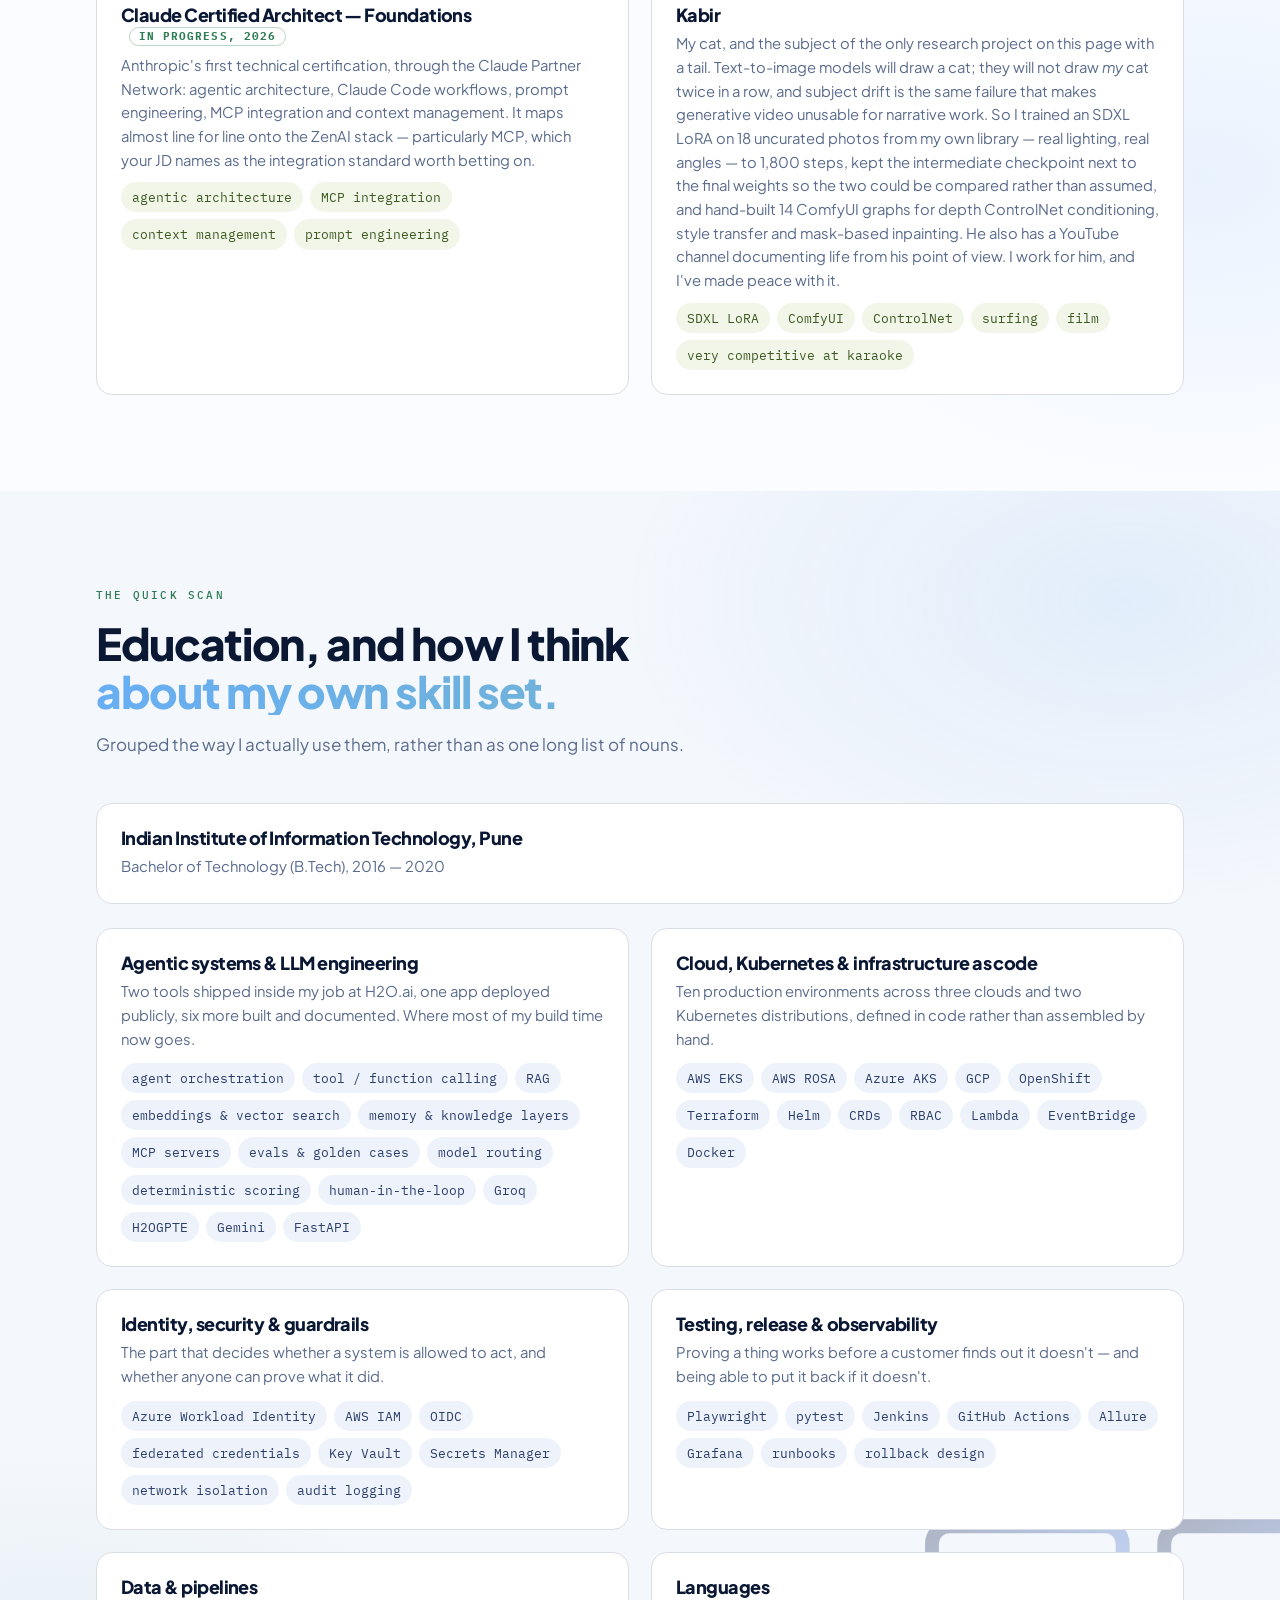
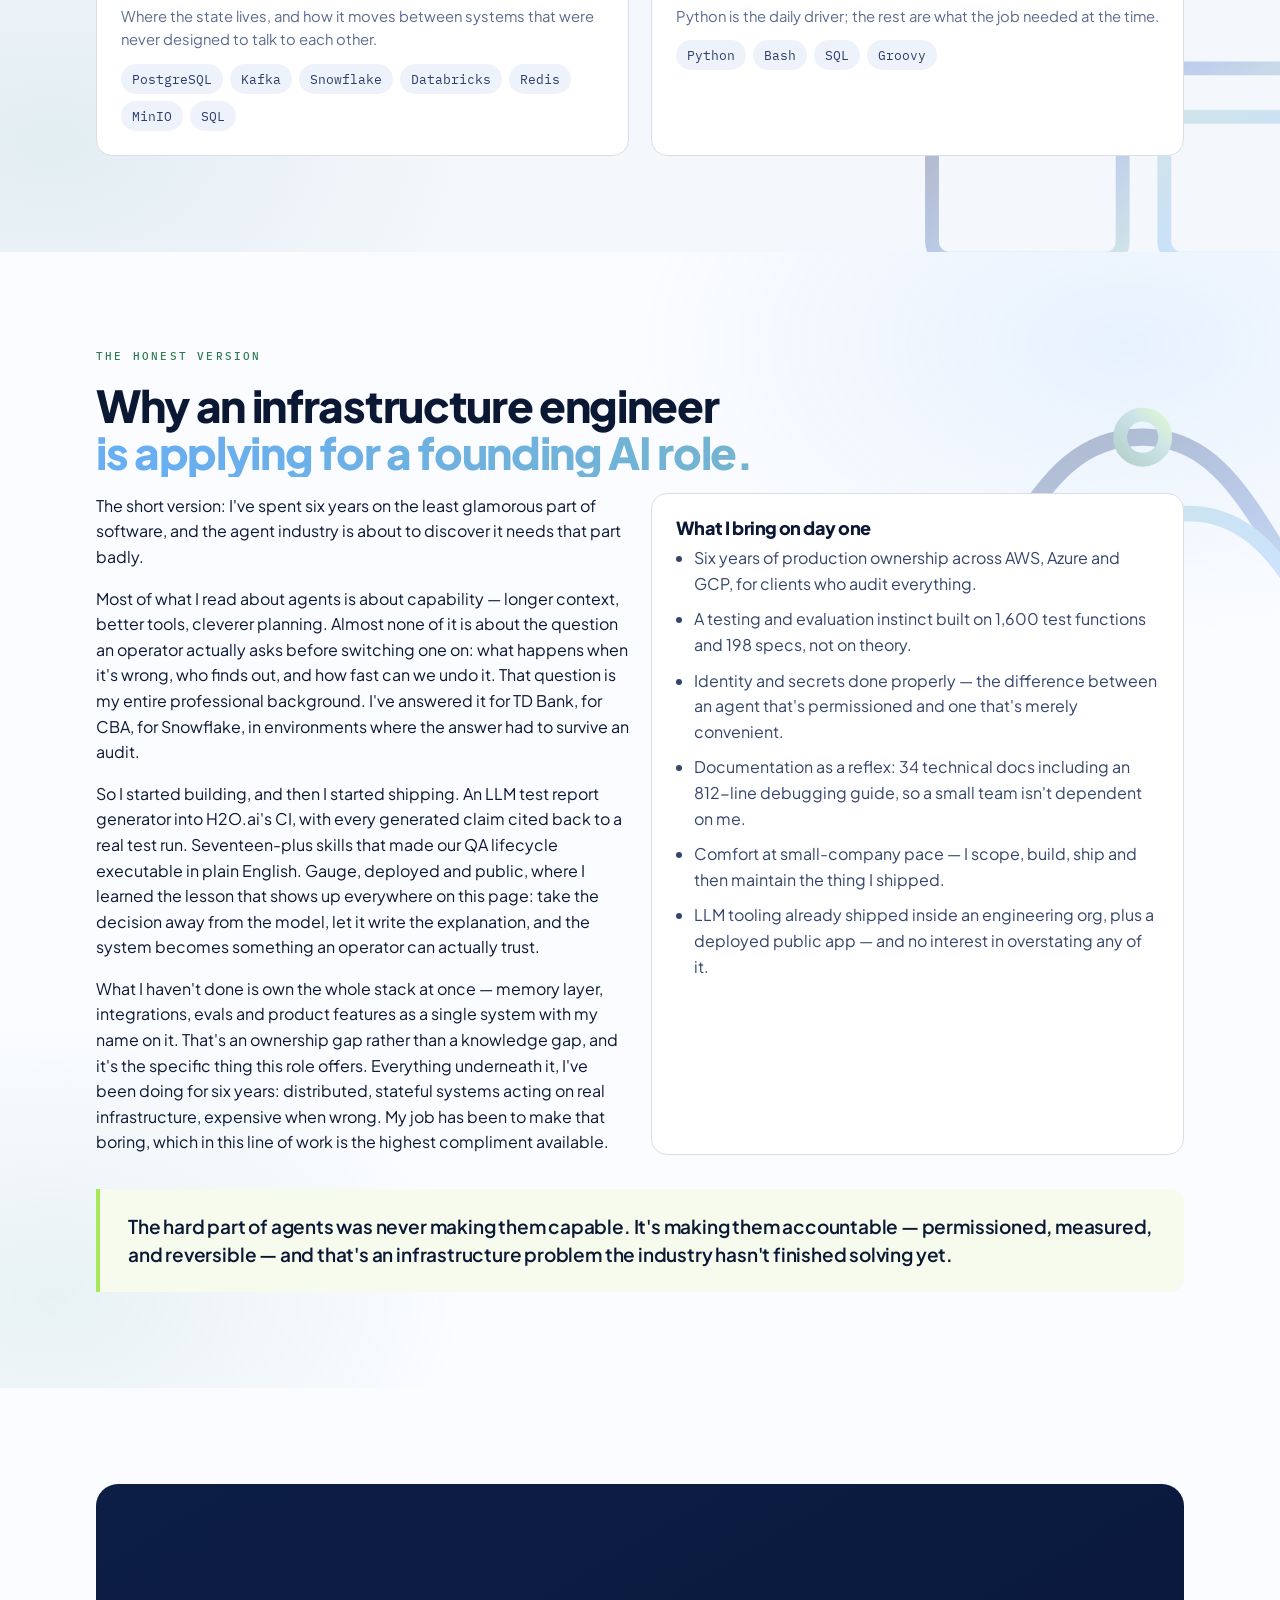
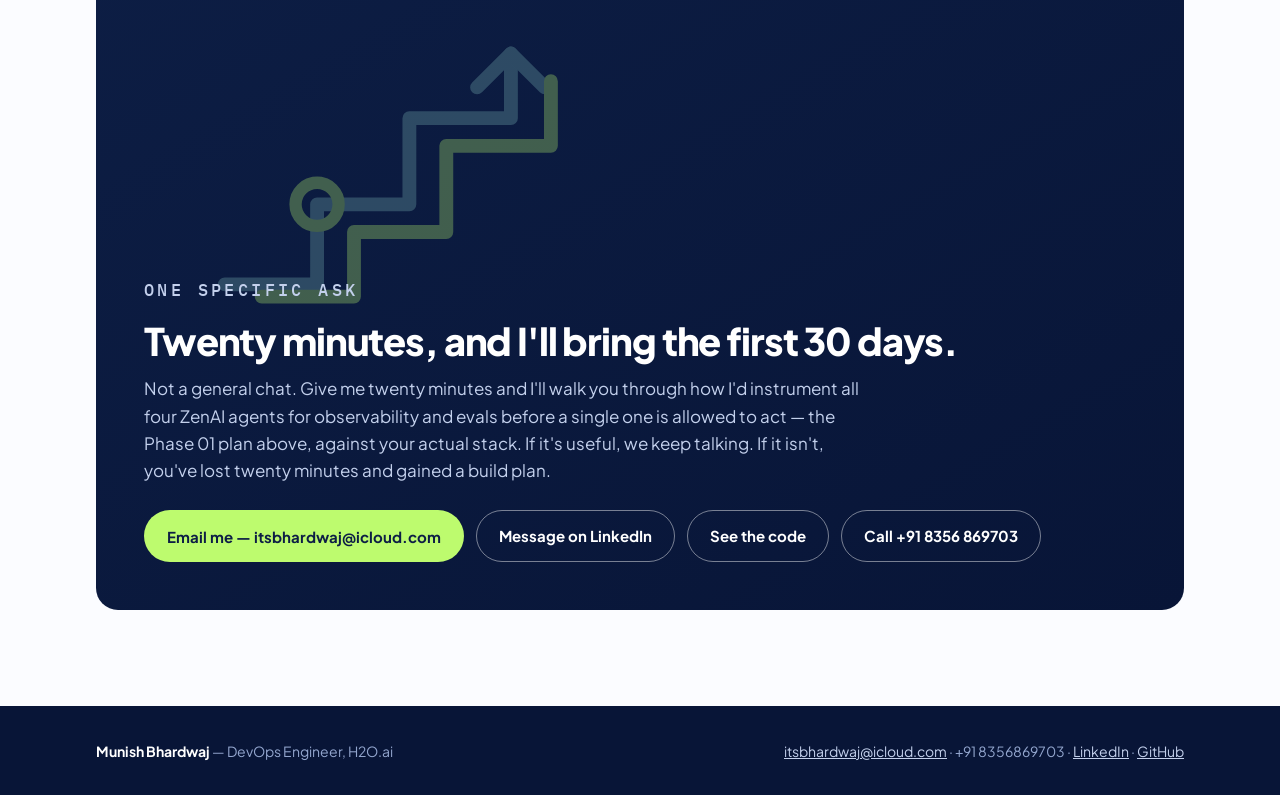
==== commit a4053c24: "update portrait crop and switch to full-size PNG Tightens the vertical crop, removes the grayscale f" ====
--- a/index.html
+++ b/index.html
@@ -174,18 +174,20 @@
 @media (max-width:640px){.srow{grid-template-columns:1fr 68px;gap:8px}.sbar{grid-column:1/-1;order:3}}
 
 /* portrait block */
-.portrait{display:grid;grid-template-columns:340px 1fr;gap:38px;align-items:center;
+.portrait{display:grid;grid-template-columns:340px 1fr;align-items:center;
   margin:-46px 0 56px;padding:0;border:1px solid var(--line);border-radius:22px;background:var(--card);
   box-shadow:0 22px 60px rgba(13,30,69,.13);overflow:hidden}
-.portrait img{width:100%;height:400px;object-fit:cover;object-position:center 22%;
-  filter:grayscale(1) contrast(1.06);display:block}
+.portrait-frame{width:340px;height:400px;overflow:hidden}
+.portrait img{width:100%;height:400px;object-fit:cover;object-position:center 32%;
+  display:block;transform:scale(1.05);transform-origin:30% 32%}
 .portrait .cap{font-size:16.5px;color:var(--grey);line-height:1.62;padding:34px 38px 34px 0}
 .portrait .cap b{display:block;font-size:30px;color:var(--ink);margin-bottom:4px;letter-spacing:-.03em;
   font-weight:800;line-height:1.1}
 .portrait .cap .kicker{display:block;font-family:'IBM Plex Mono',monospace;font-size:11.5px;
   letter-spacing:.16em;text-transform:uppercase;color:var(--signal-ink);margin-bottom:16px}
 @media (max-width:900px){.portrait{grid-template-columns:1fr}
-  .portrait img{height:340px;object-position:center 20%}
+  .portrait-frame{width:100%;height:340px}
+  .portrait img{height:340px;object-position:center 30%}
   .portrait .cap{padding:26px 24px 30px}
   .portrait .cap b{font-size:25px}}
 
@@ -518,7 +520,7 @@
   <svg class="deco light" style="top:10px;right:-120px;width:480px" viewBox="0 0 300 300" xmlns="http://www.w3.org/2000/svg" fill="none" aria-hidden="true"><g stroke="url(#gA)" stroke-width="9" stroke-linecap="round" stroke-linejoin="round"><rect x="86" y="132" width="128" height="104" rx="14"/><path pathLength="1" d="M114 132 V104 a36 36 0 0 1 72 0 V132"/><path pathLength="1" d="M150 168 V200"/></g><g stroke="url(#gC)" stroke-width="8" stroke-linecap="round"><path pathLength="1" d="M236 76 a92 92 0 0 1 0 60"/><path pathLength="1" d="M262 58 a132 132 0 0 1 0 96"/></g></svg>
   <div class="wrap">
     <div class="portrait">
-      <img src="assets/munish-portrait.jpg" alt="Portrait of Munish Bhardwaj">
+      <div class="portrait-frame"><img src="assets/munish-portrait.png" alt="Portrait of Munish Bhardwaj"></div>
       <div class="cap"><span class="kicker">DevOps Engineer &#8594; AI Engineer</span><b>Munish Bhardwaj</b>
       Six years at H2O.ai, building production infrastructure for banks that audit everything. Working from India on US Pacific hours, six-plus hours of overlap, standups included. Reachable at itsbhardwaj@icloud.com, and quicker than you'd expect.</div>
     </div>
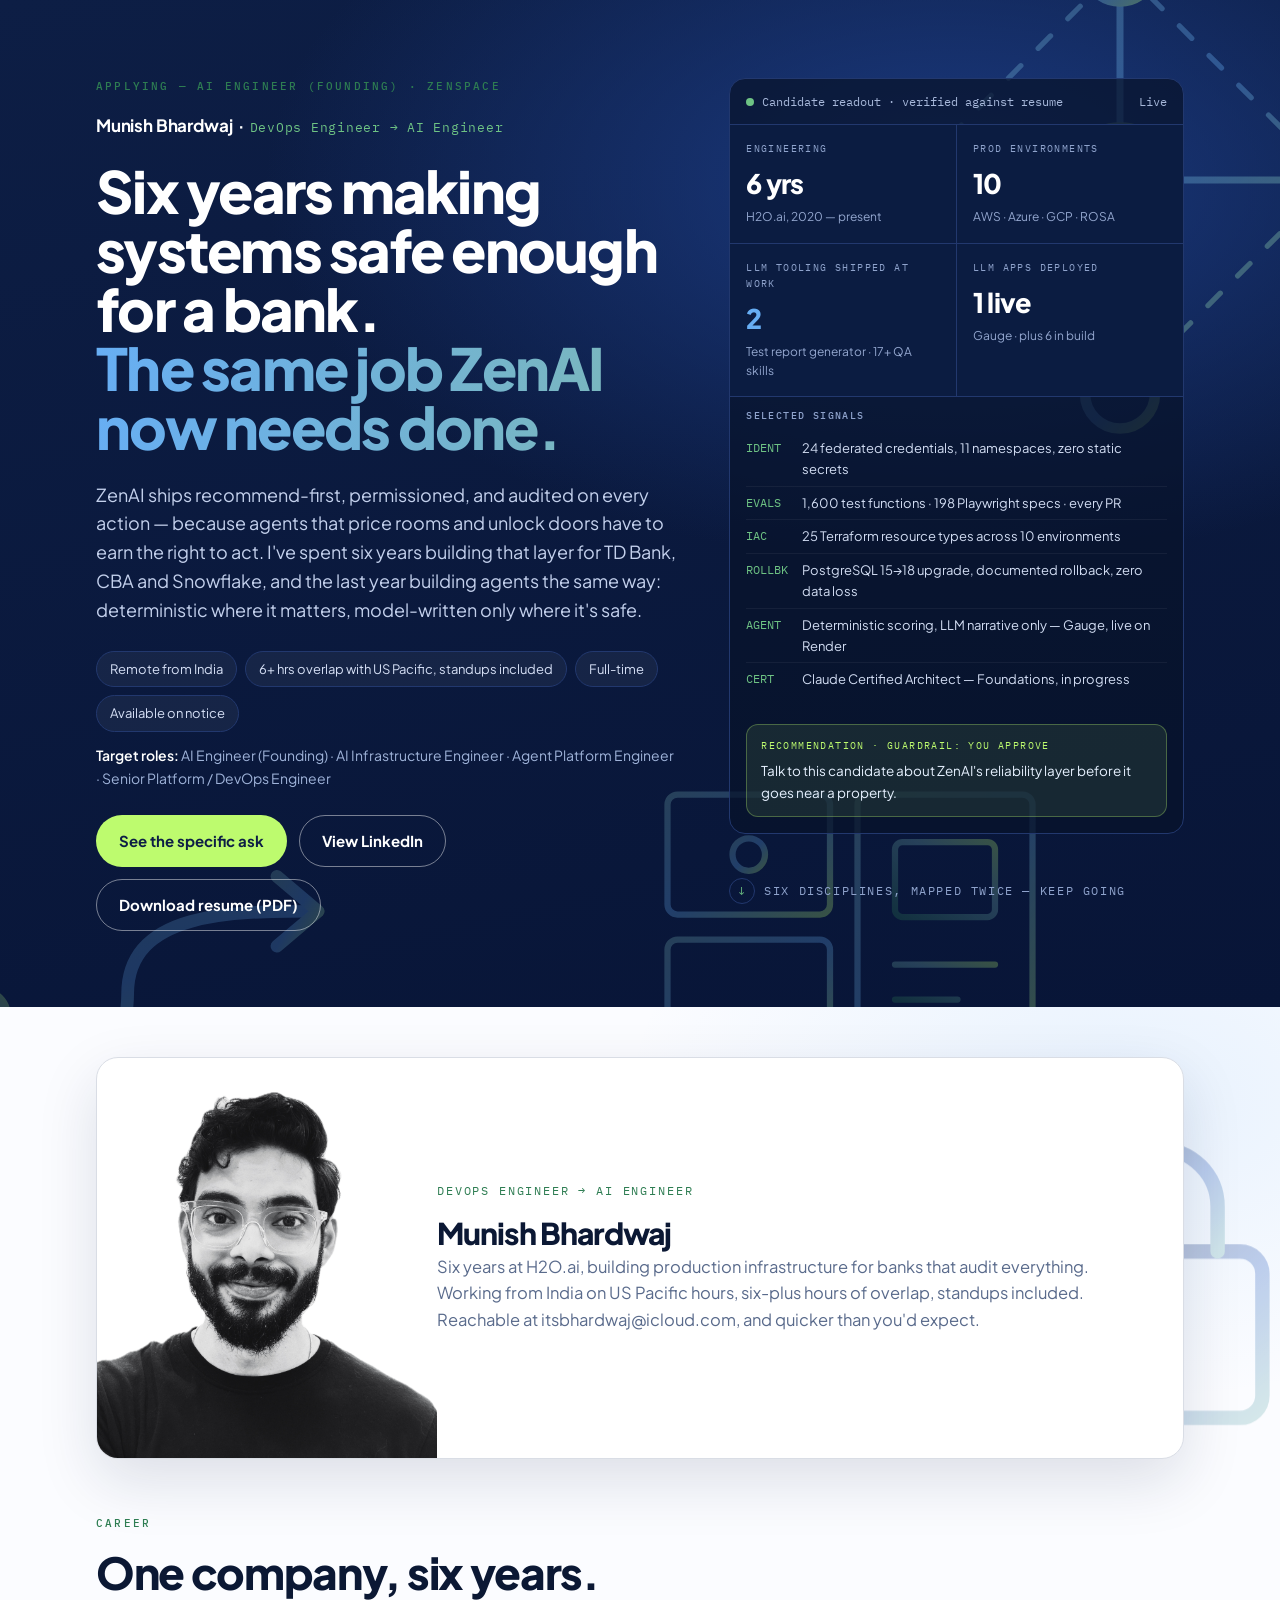
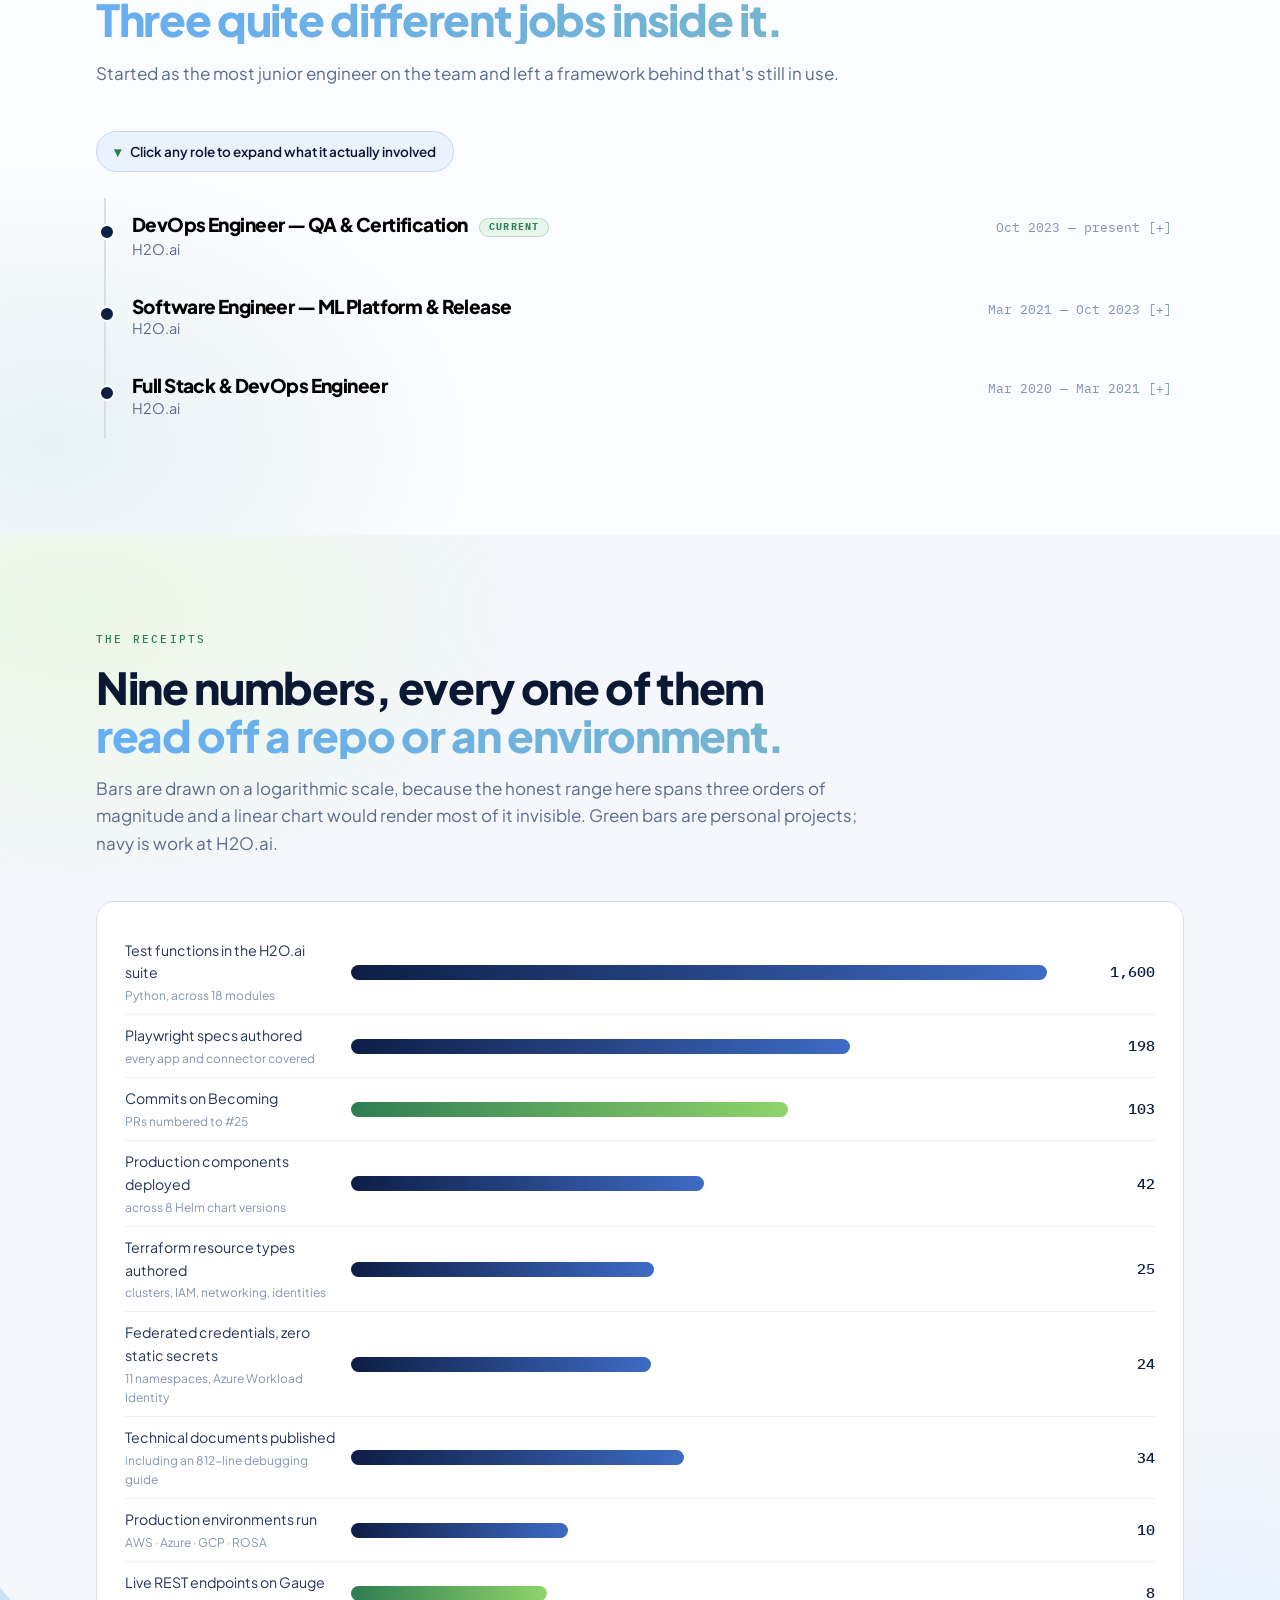
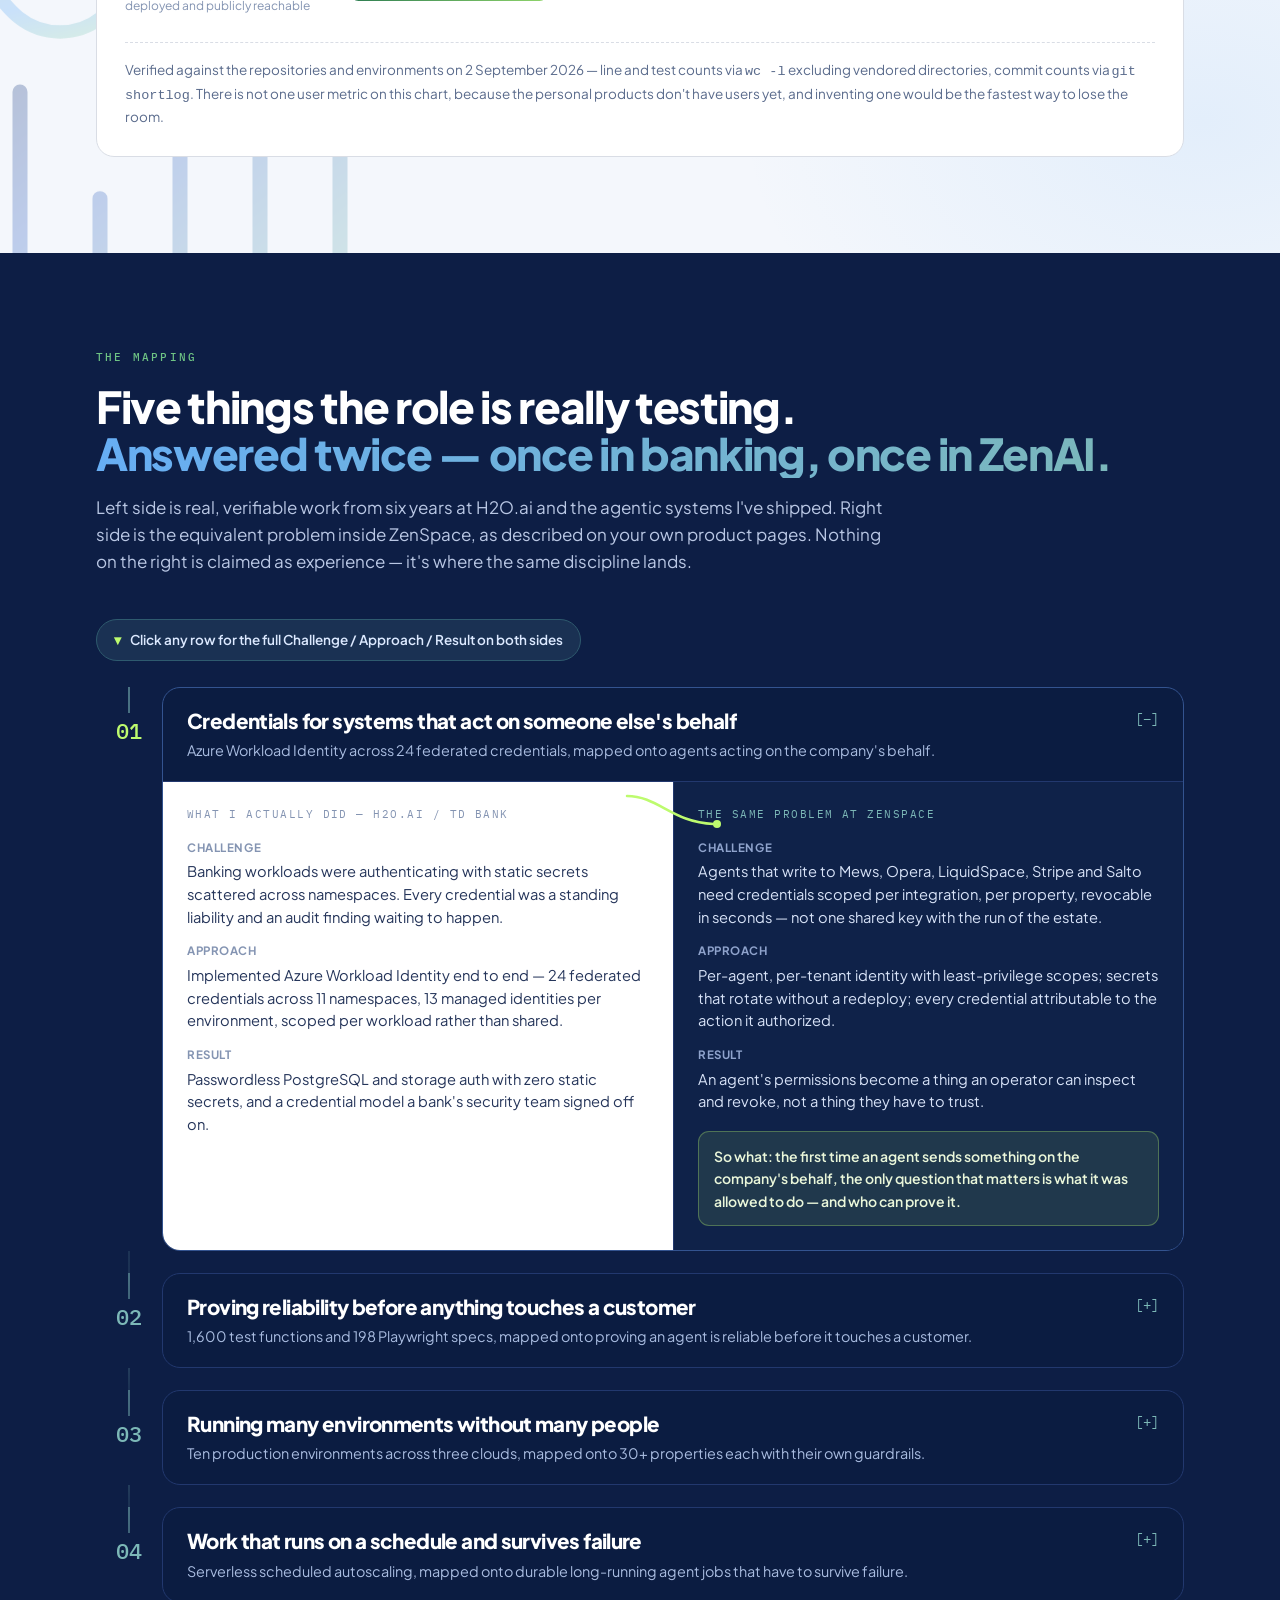
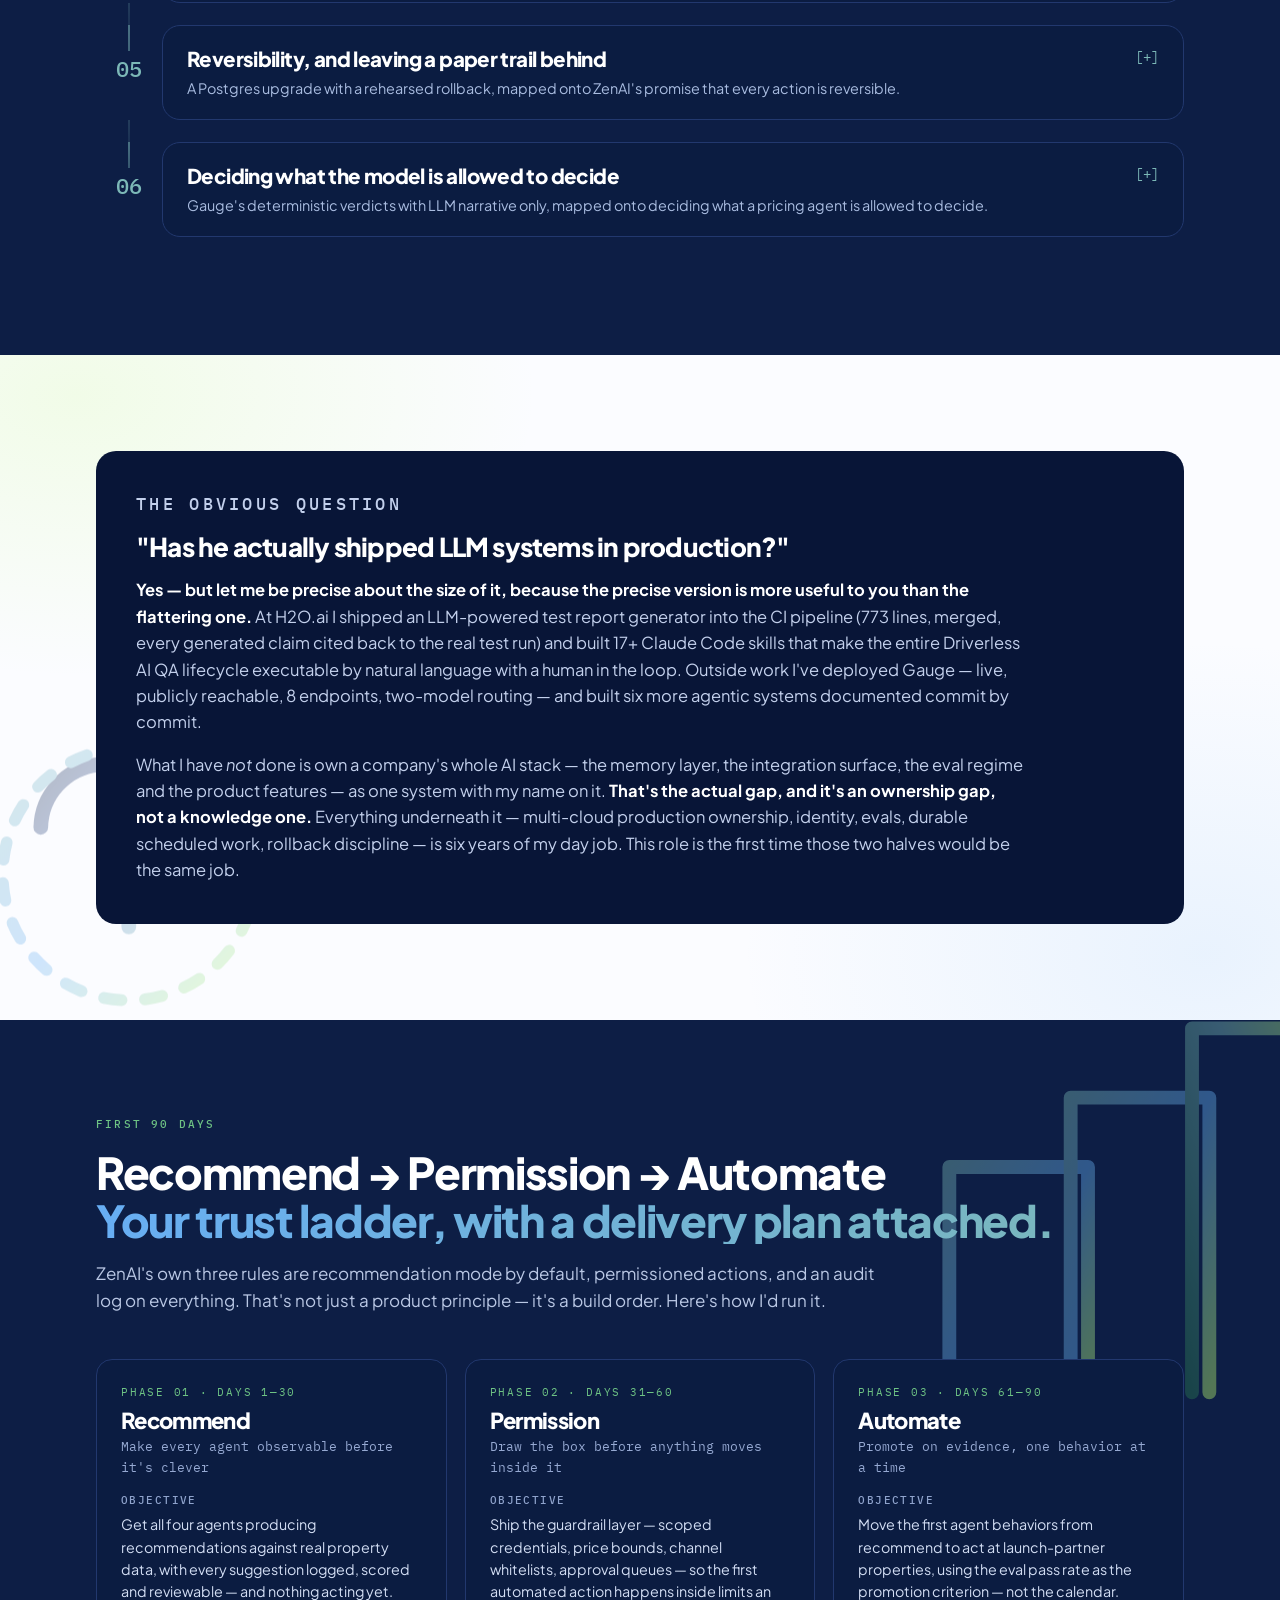
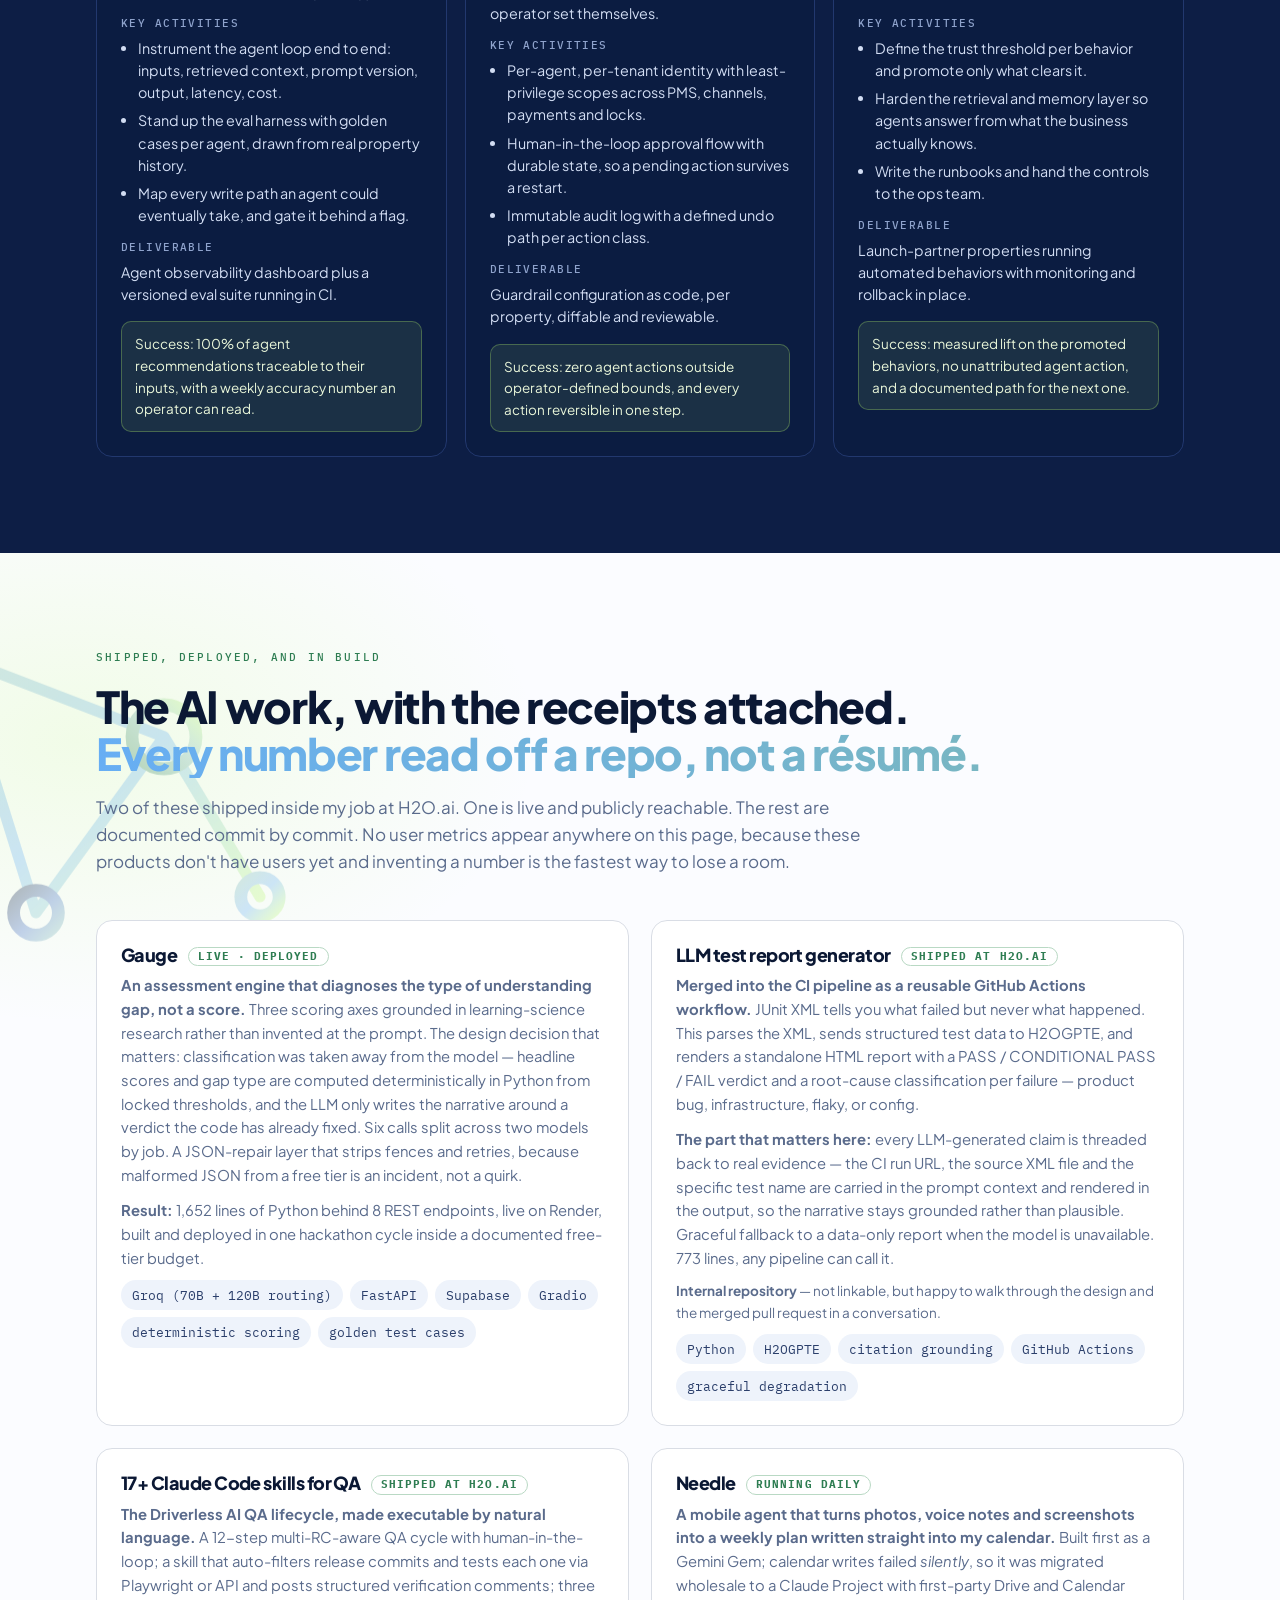
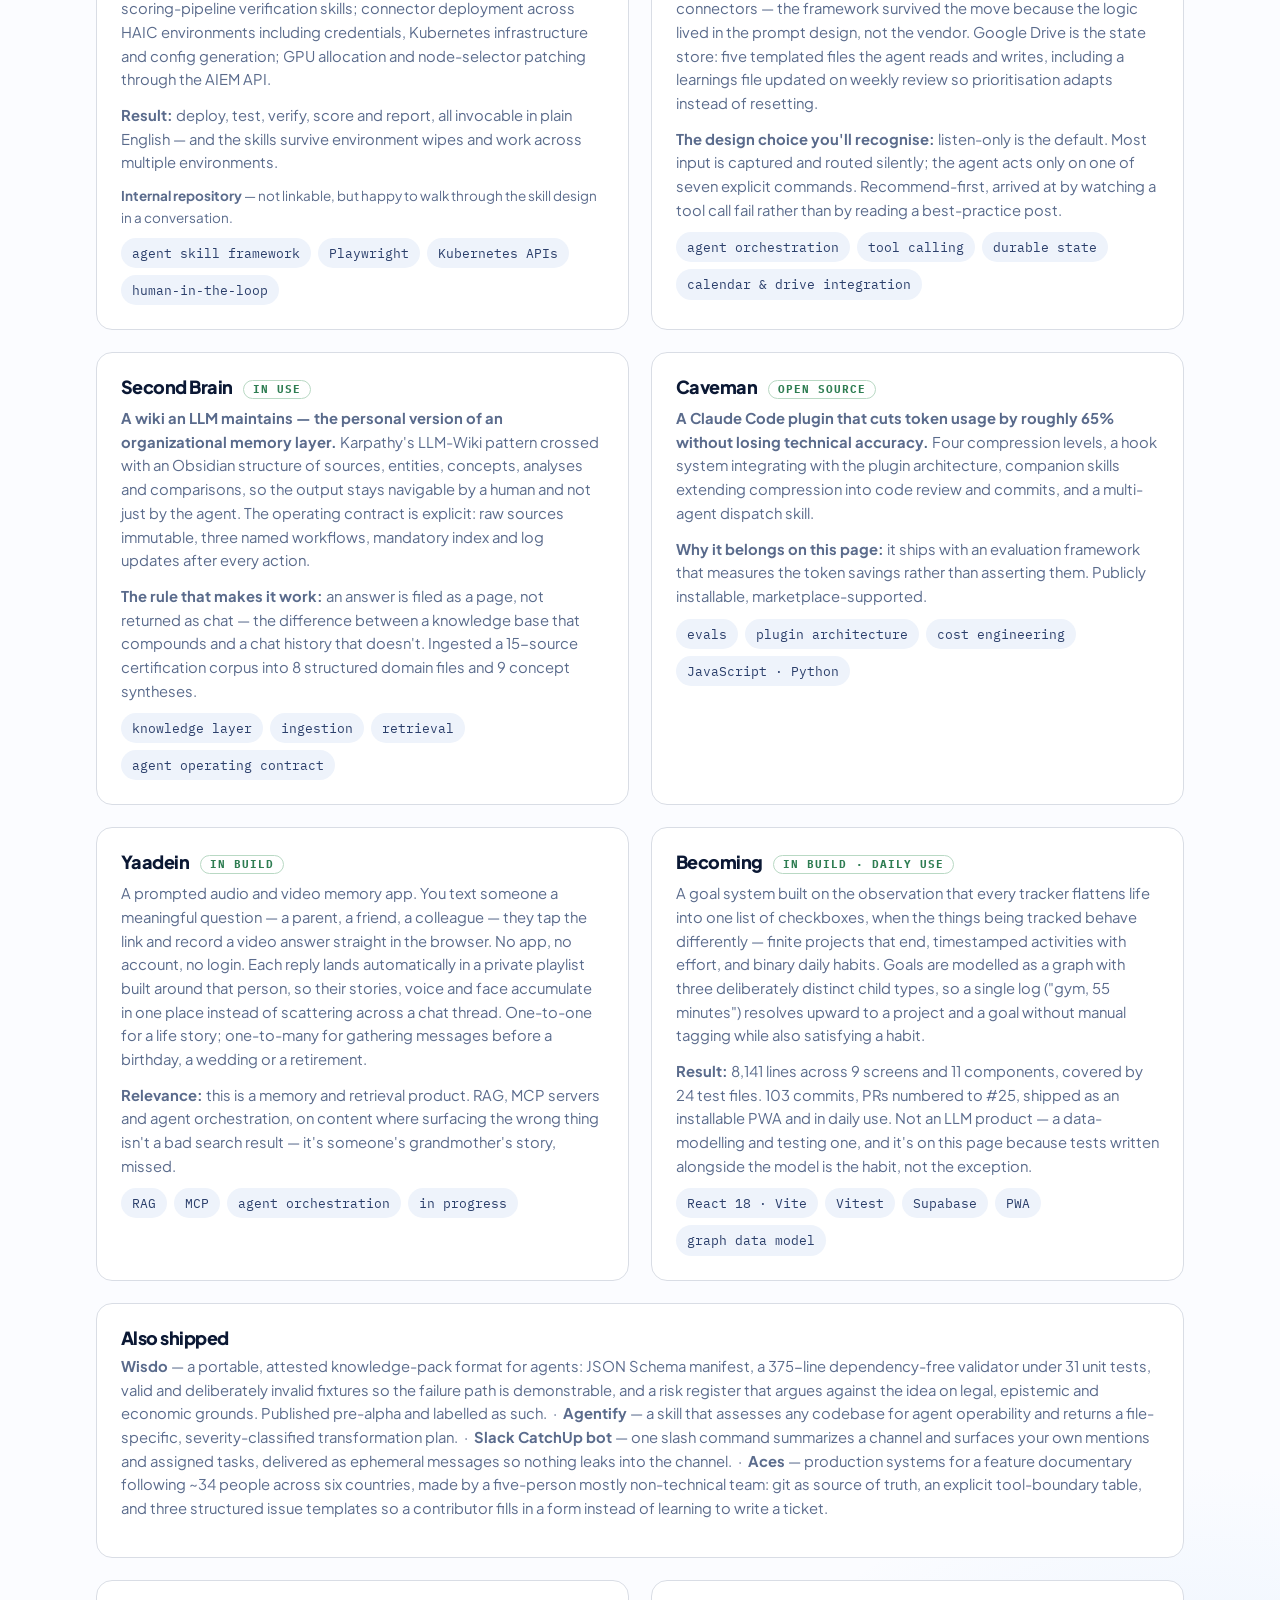
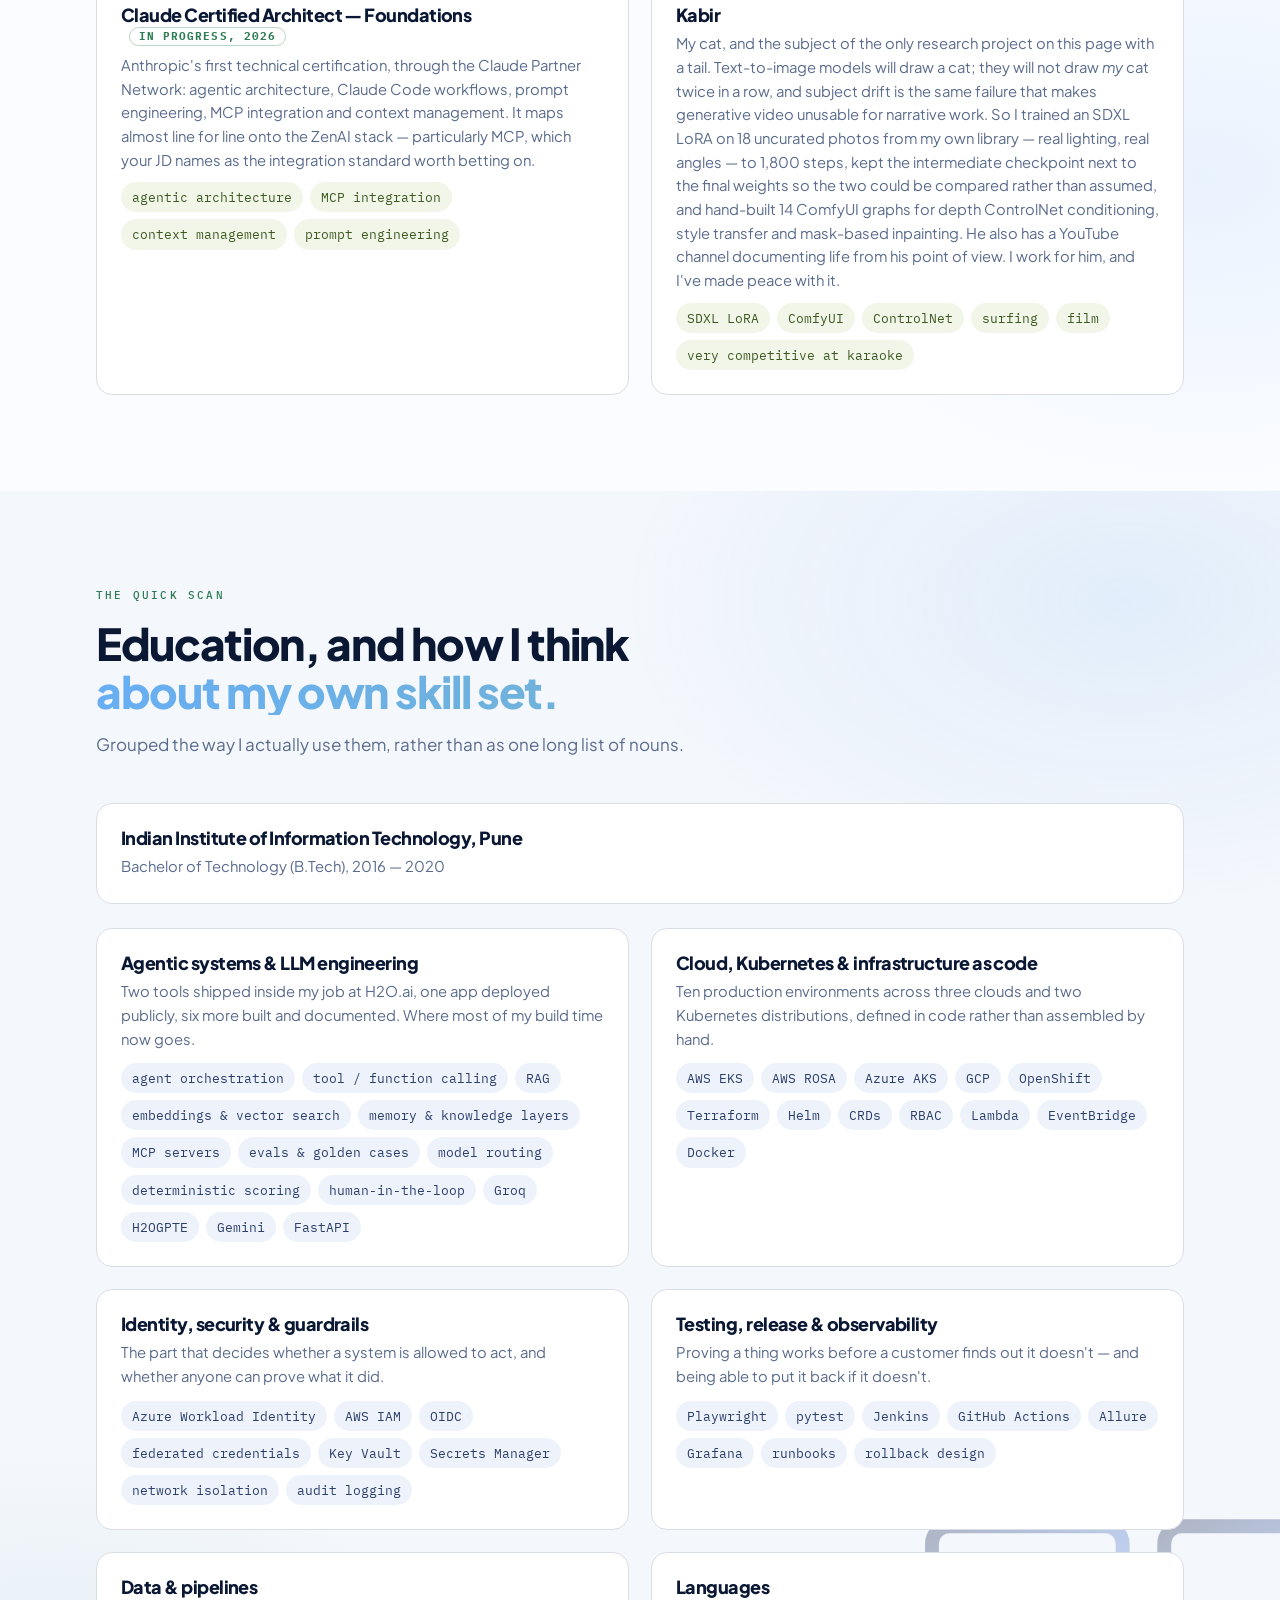
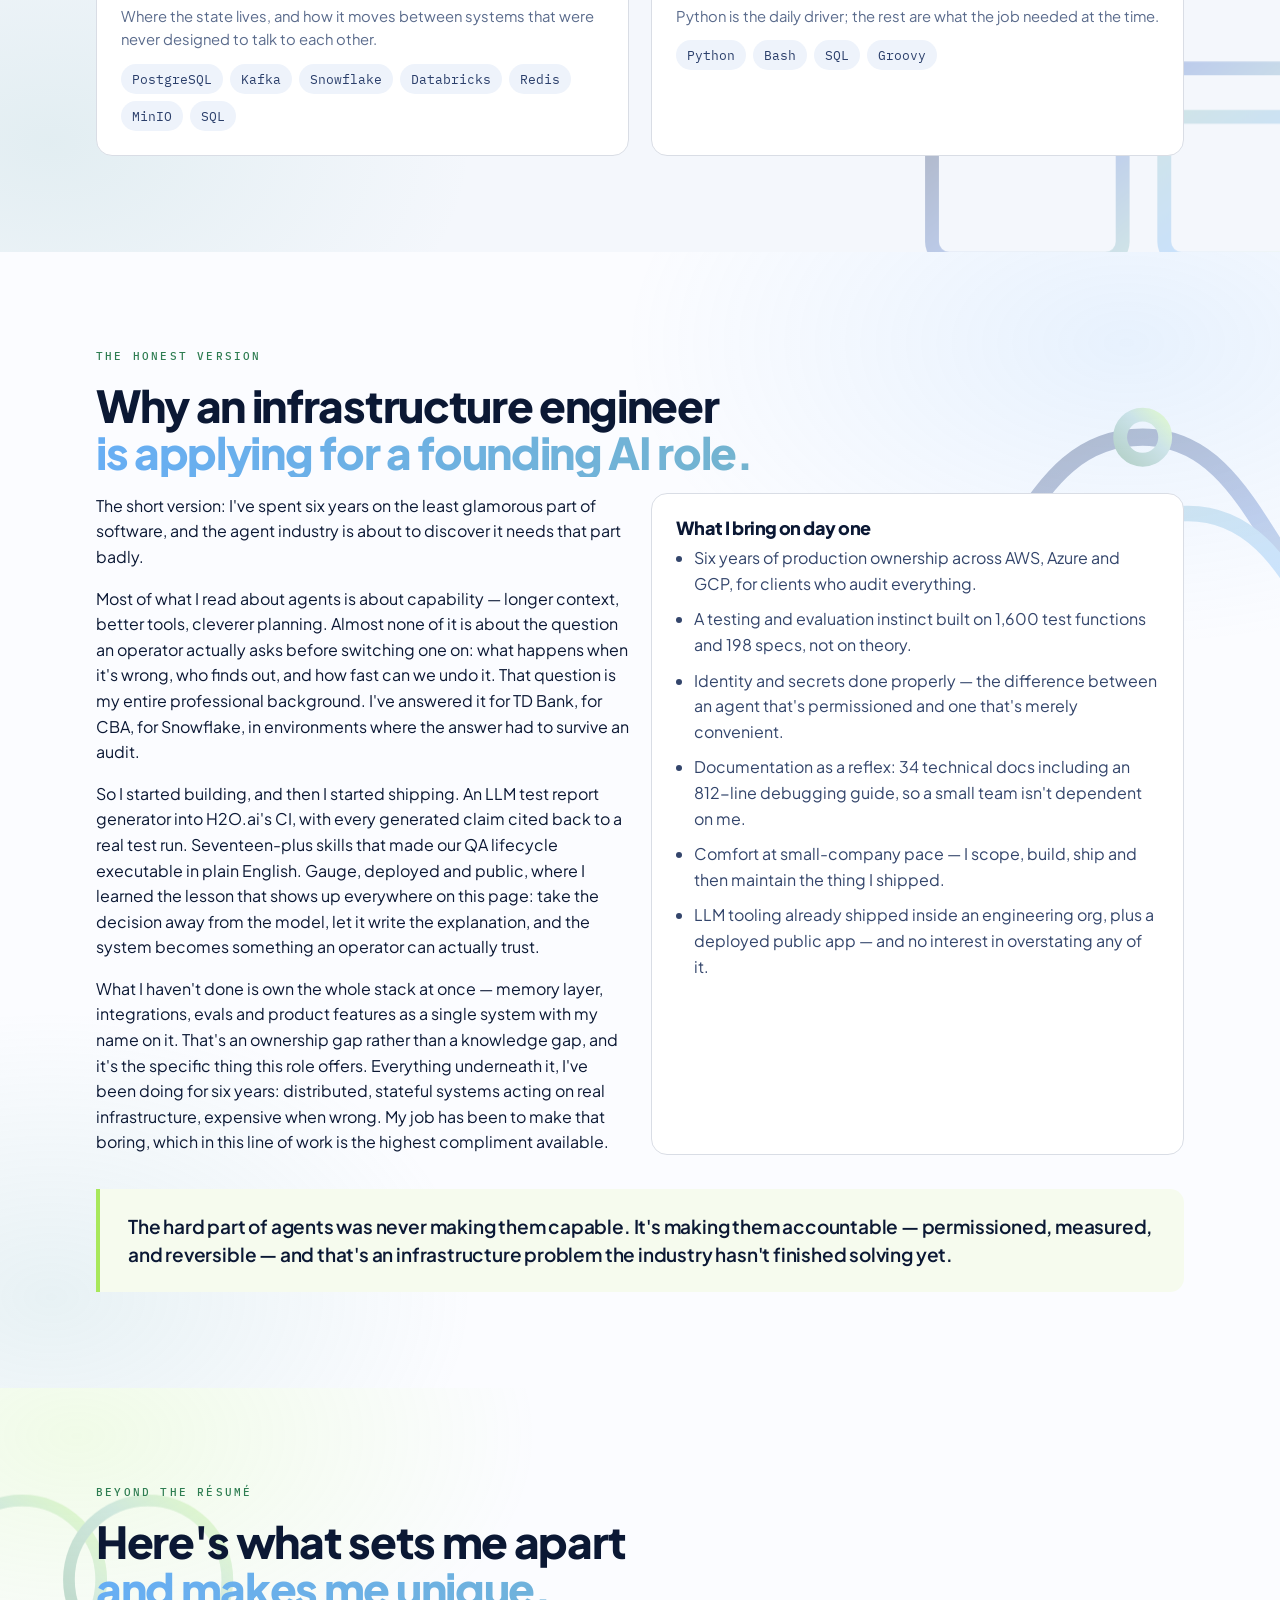
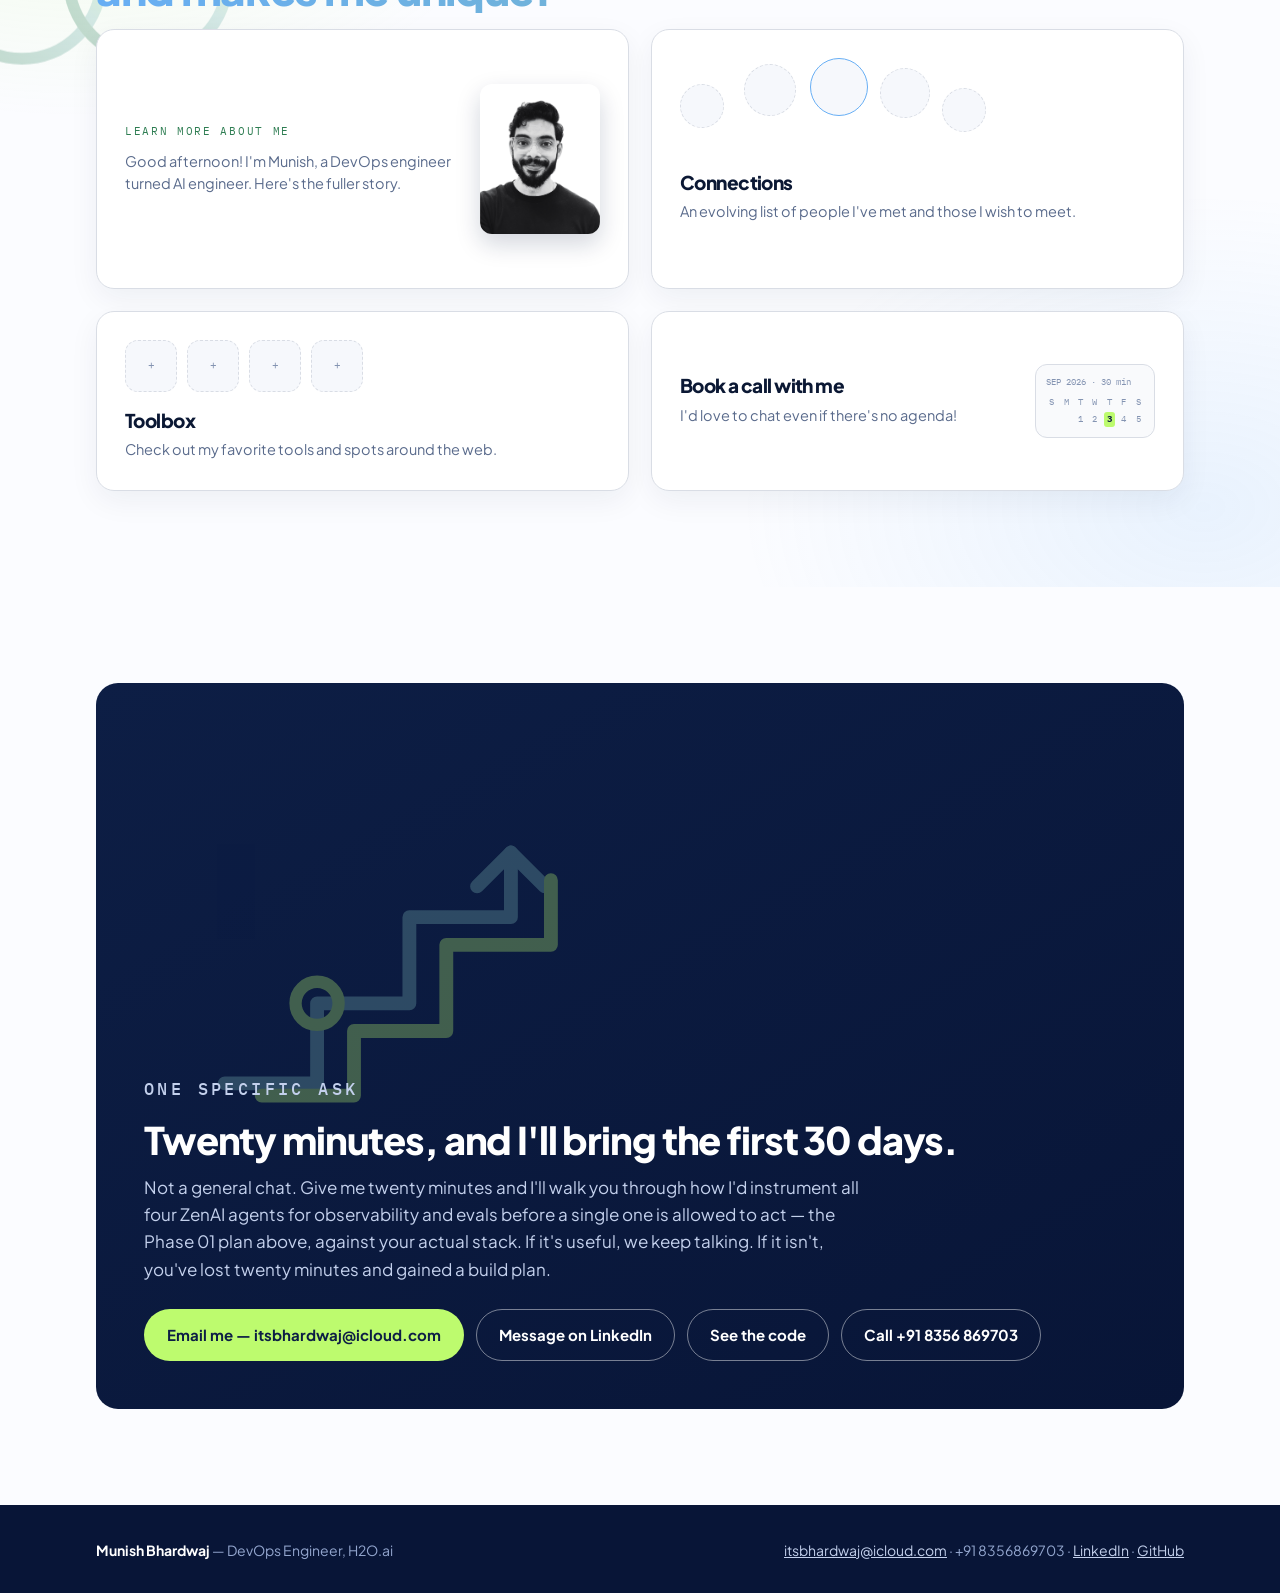
==== commit 60787762: "add Toolbox, Connections, About pages and homepage bento section Inspired by braydoncoyer.dev. Toolb" ====
--- a/index.html
+++ b/index.html
@@ -406,6 +406,47 @@
   .conviction{padding:20px}
   .conviction p{font-size:17px}
 }
+
+/* ---------------- "sets me apart" bento ---------------- */
+.bento{display:grid;grid-template-columns:1fr 1fr;gap:22px}
+.bento-col{display:flex;flex-direction:column;gap:22px}
+.bento-card{display:block;border:1px solid var(--line);border-radius:18px;background:var(--card);
+  padding:28px;text-decoration:none;color:inherit;position:relative;overflow:hidden;
+  box-shadow:0 10px 30px rgba(13,30,69,.06);transition:transform .18s ease,box-shadow .18s ease}
+.bento-card:hover{transform:translateY(-3px);box-shadow:0 18px 44px rgba(13,30,69,.12)}
+.bento-card h3{font-size:19px;margin:0 0 8px;color:var(--ink)}
+.bento-card p{font-size:14.5px;color:var(--grey);margin:0;line-height:1.55}
+.bento-learn{min-height:260px;display:flex;align-items:center;gap:22px}
+.bento-learn .txt{flex:1}
+.bento-learn .txt .kicker{display:block;font-family:'IBM Plex Mono',monospace;font-size:10.5px;
+  letter-spacing:.16em;text-transform:uppercase;color:var(--signal-ink);margin-bottom:10px}
+.bento-learn img{width:120px;height:150px;object-fit:cover;object-position:center 32%;
+  border-radius:12px;flex-shrink:0;box-shadow:0 10px 24px rgba(13,30,69,.18)}
+.bento-toolbox{min-height:180px}
+.tool-row{display:flex;gap:10px;margin-bottom:18px}
+.tool-tile{width:52px;height:52px;border-radius:13px;border:1.5px dashed var(--line);
+  background:#F6F8FC;display:flex;align-items:center;justify-content:center;
+  font-family:'IBM Plex Mono',monospace;font-size:11px;color:var(--grey-soft)}
+.bento-connections{min-height:260px}
+.conn-orbit{position:relative;height:96px;margin-bottom:18px}
+.conn-dot{position:absolute;width:44px;height:44px;border-radius:50%;border:1.5px dashed var(--line);
+  background:#F6F8FC;top:26px}
+.conn-dot.c1{left:0}
+.conn-dot.c2{left:64px;top:6px;width:52px;height:52px}
+.conn-dot.c3{left:130px;top:0;width:58px;height:58px;border-style:solid;border-color:var(--sky)}
+.conn-dot.c4{left:200px;top:10px;width:50px;height:50px}
+.conn-dot.c5{left:262px;top:30px}
+.bento-call{min-height:180px;display:flex;align-items:center;gap:22px;flex-wrap:wrap}
+.bento-call .txt{flex:1;min-width:180px}
+.call-visual{width:120px;border:1px solid var(--line);border-radius:12px;padding:10px;background:#F9FAFC;
+  font-family:'IBM Plex Mono',monospace;font-size:9px;color:var(--grey-soft)}
+.call-visual .dow{display:grid;grid-template-columns:repeat(7,1fr);gap:3px;text-align:center;margin-top:6px}
+.call-visual .dow span.hi{background:var(--lime);color:var(--navy);border-radius:3px;font-weight:700}
+@media (max-width:900px){
+  .bento{grid-template-columns:1fr}
+  .bento-learn{flex-direction:column;text-align:center}
+  .bento-learn img{width:100%;height:200px}
+}
 </style>
 </head>
 <body>
@@ -1046,6 +1087,63 @@
   </div>
 </section>
 
+<!-- ==================== SETS ME APART ==================== -->
+<section class="wash alt">
+  <svg class="deco light" style="top:-40px;left:-110px;width:440px" viewBox="0 0 300 300" xmlns="http://www.w3.org/2000/svg" fill="none" aria-hidden="true"><g stroke="url(#gB)" stroke-width="8" stroke-linecap="round"><circle pathLength="1" cx="90" cy="150" r="54"/><circle pathLength="1" cx="176" cy="150" r="54"/></g></svg>
+  <div class="wrap">
+    <p class="eyebrow">Beyond the résumé</p>
+    <h2 class="sec-title">Here's what sets me apart<span class="grad">and makes me unique.</span></h2>
+
+    <div class="bento">
+      <div class="bento-col">
+        <a class="bento-card bento-learn" href="about.html">
+          <div class="txt">
+            <span class="kicker">Learn more about me</span>
+            <p>Good afternoon! I'm Munish, a DevOps engineer turned AI engineer. Here's the fuller story.</p>
+          </div>
+          <img src="assets/munish-portrait.png" alt="Portrait of Munish Bhardwaj">
+        </a>
+        <a class="bento-card bento-toolbox" href="toolbox.html">
+          <div class="tool-row">
+            <div class="tool-tile">+</div>
+            <div class="tool-tile">+</div>
+            <div class="tool-tile">+</div>
+            <div class="tool-tile">+</div>
+          </div>
+          <h3>Toolbox</h3>
+          <p>Check out my favorite tools and spots around the web.</p>
+        </a>
+      </div>
+      <div class="bento-col">
+        <a class="bento-card bento-connections" href="connections.html">
+          <div class="conn-orbit">
+            <div class="conn-dot c1"></div>
+            <div class="conn-dot c2"></div>
+            <div class="conn-dot c3"></div>
+            <div class="conn-dot c4"></div>
+            <div class="conn-dot c5"></div>
+          </div>
+          <h3>Connections</h3>
+          <p>An evolving list of people I've met and those I wish to meet.</p>
+        </a>
+        <a class="bento-card bento-call" href="https://calendly.com/iammunishbhardwaj/30min" target="_blank" rel="noopener">
+          <div class="txt">
+            <h3>Book a call with me</h3>
+            <p>I'd love to chat even if there's no agenda!</p>
+          </div>
+          <div class="call-visual">
+            <div>SEP 2026 · 30 min</div>
+            <div class="dow">
+              <span>S</span><span>M</span><span>T</span><span>W</span><span>T</span><span>F</span><span>S</span>
+              <span></span><span></span><span>1</span><span>2</span><span class="hi">3</span><span>4</span><span>5</span>
+            </div>
+          </div>
+        </a>
+      </div>
+    </div>
+  </div>
+</section>
+
 <!-- ==================== CTA ==================== -->
 <section id="ask">
   <div class="wrap">
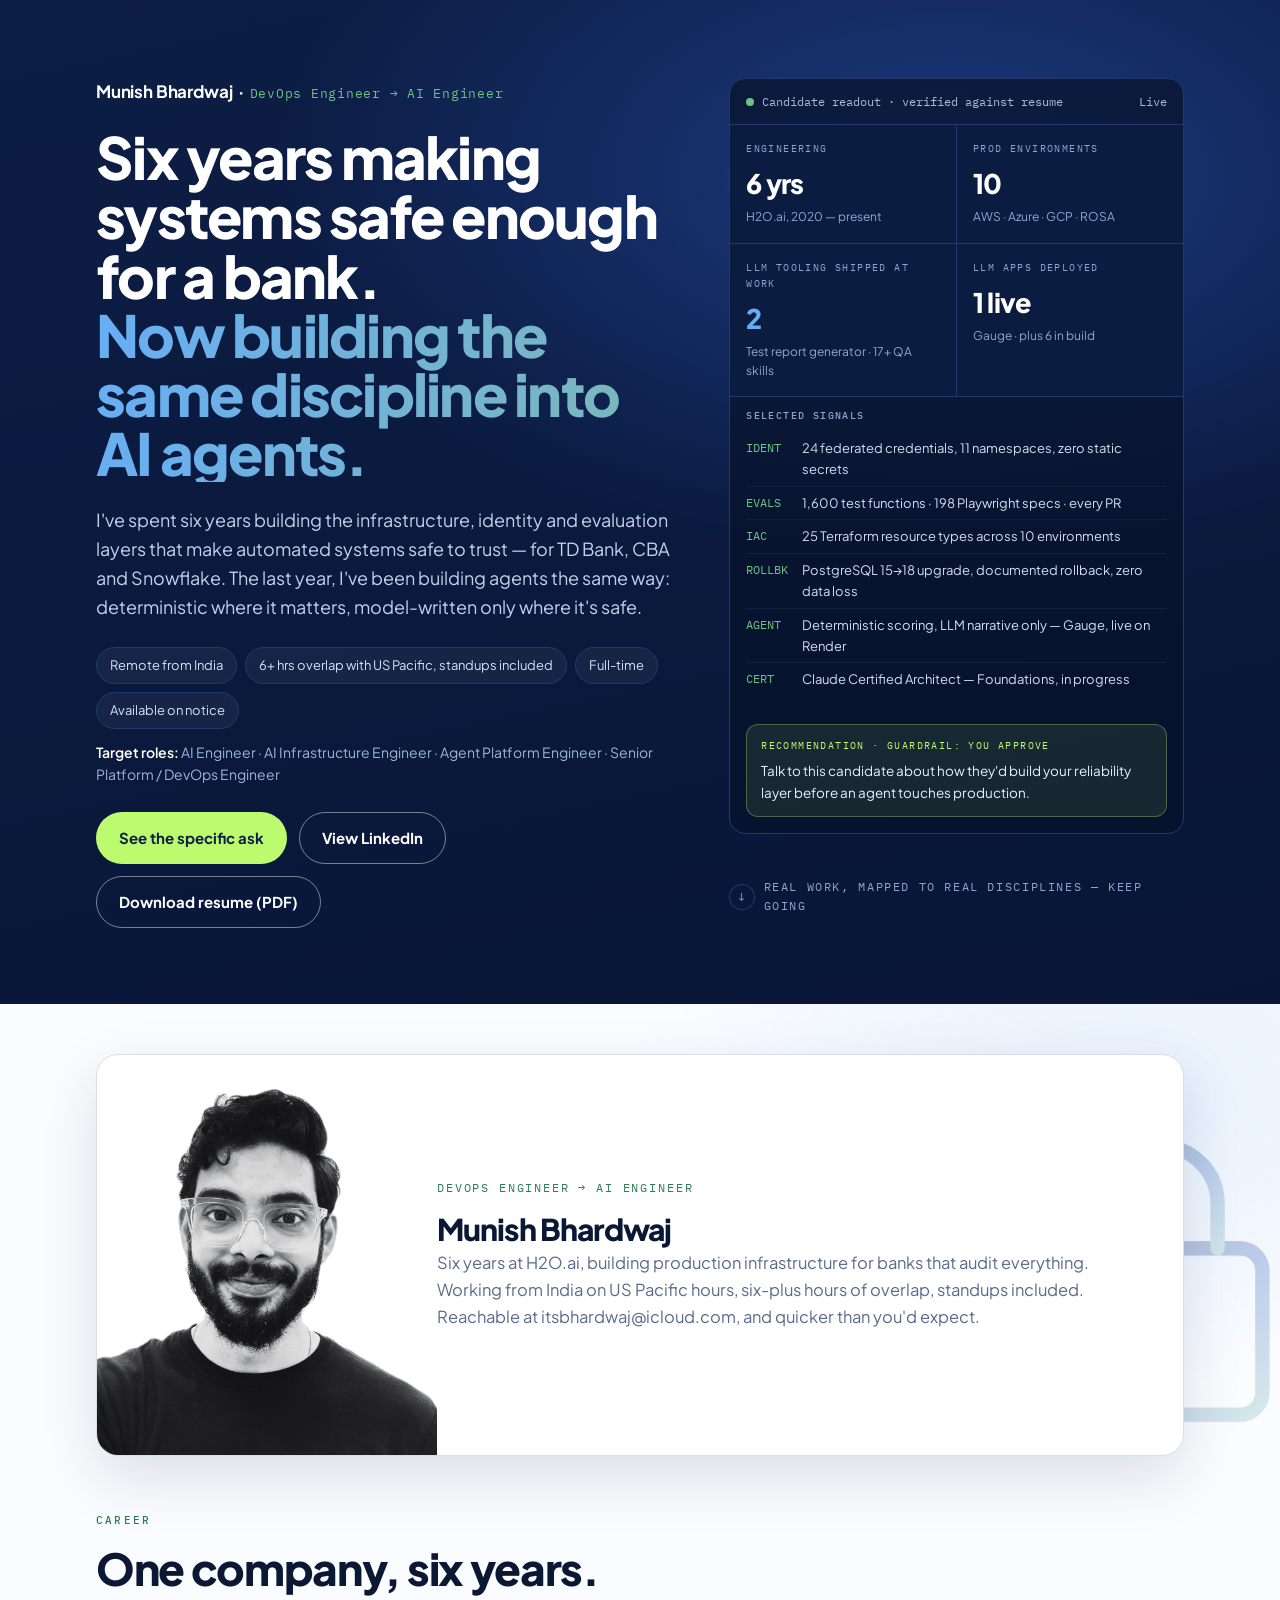
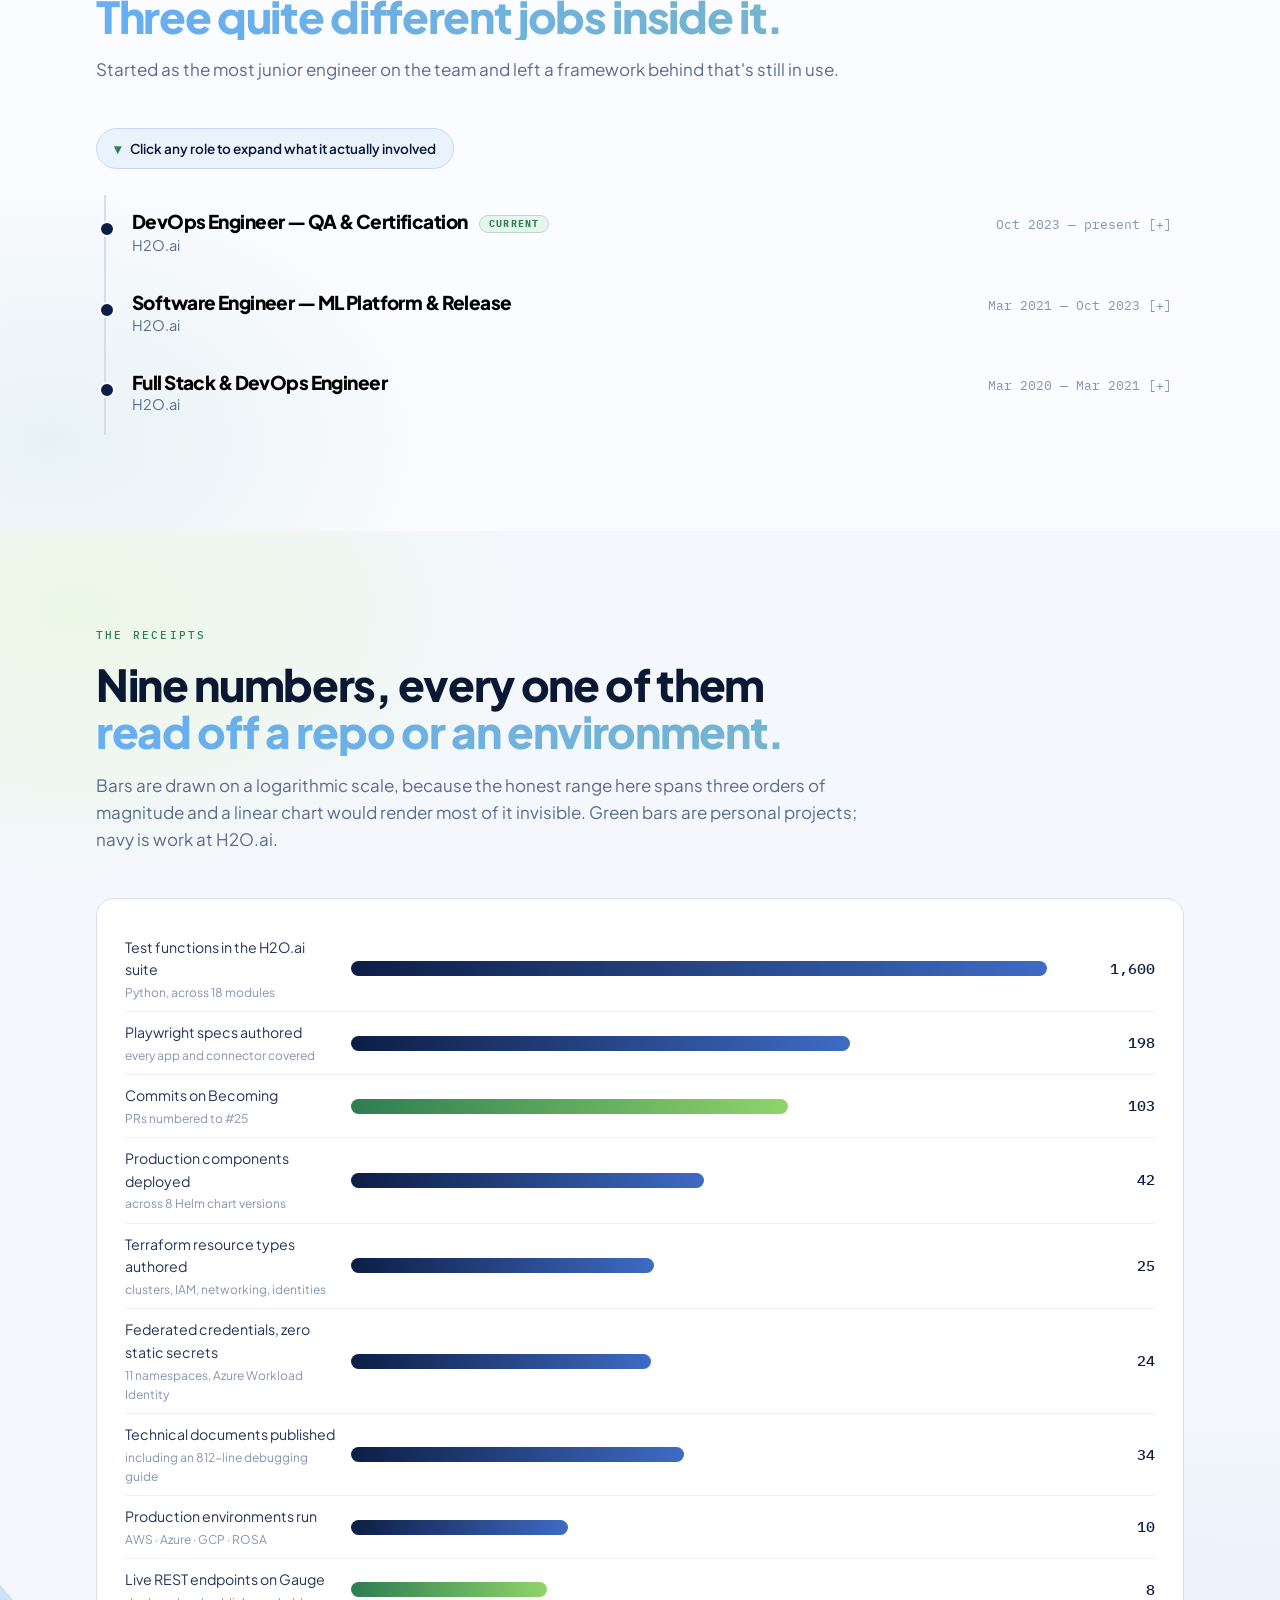
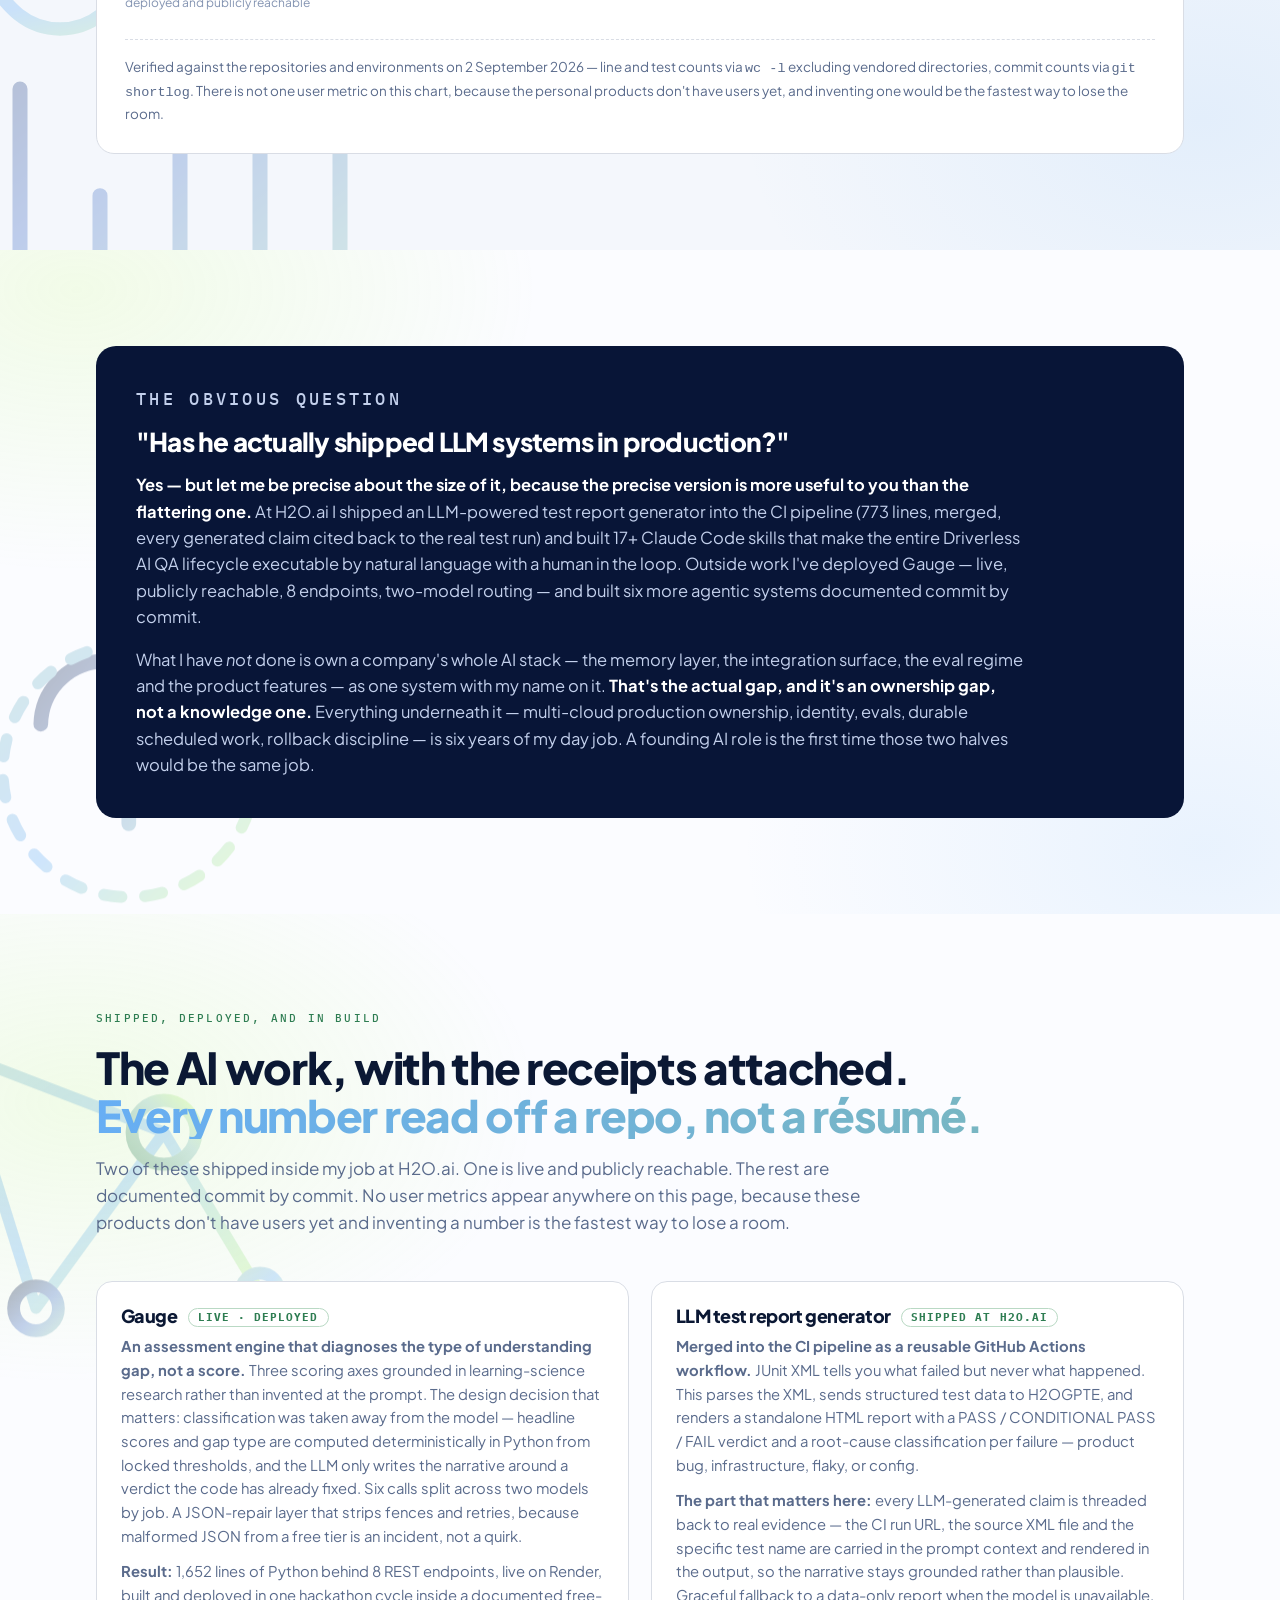
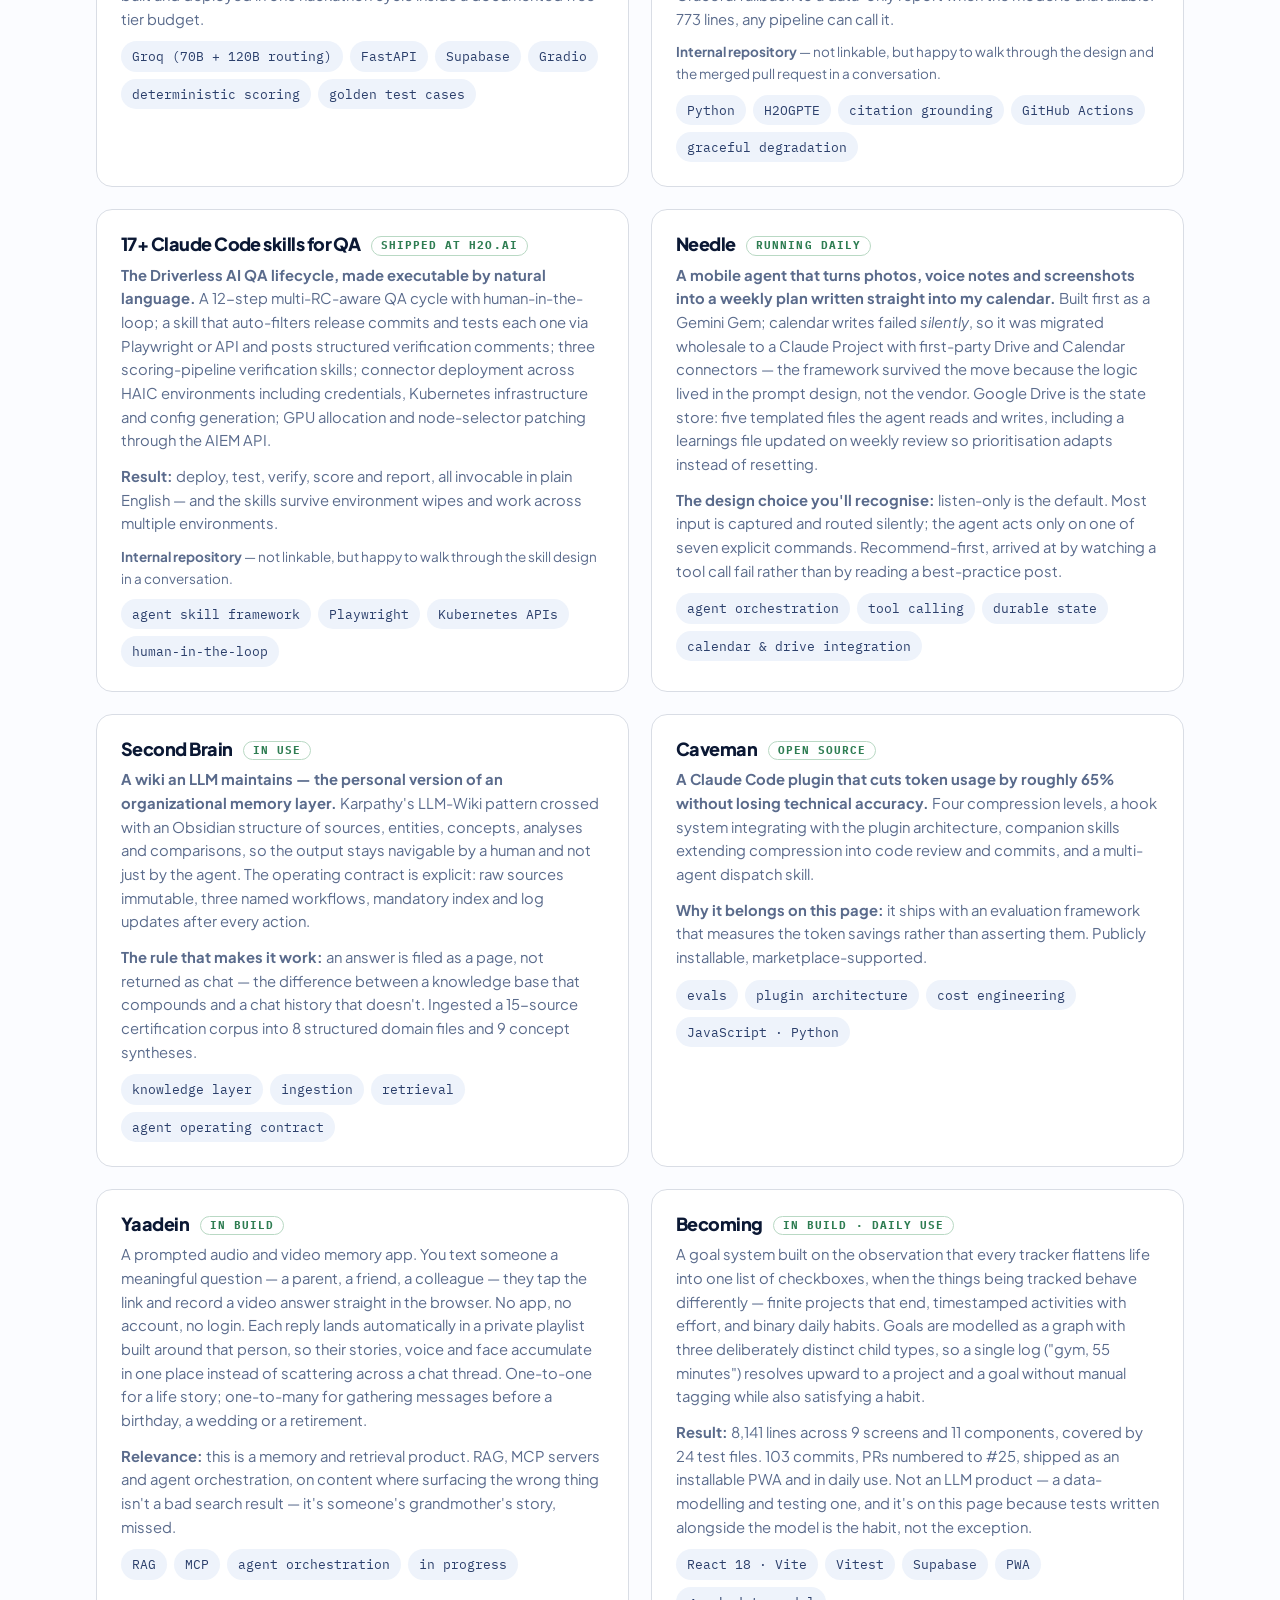
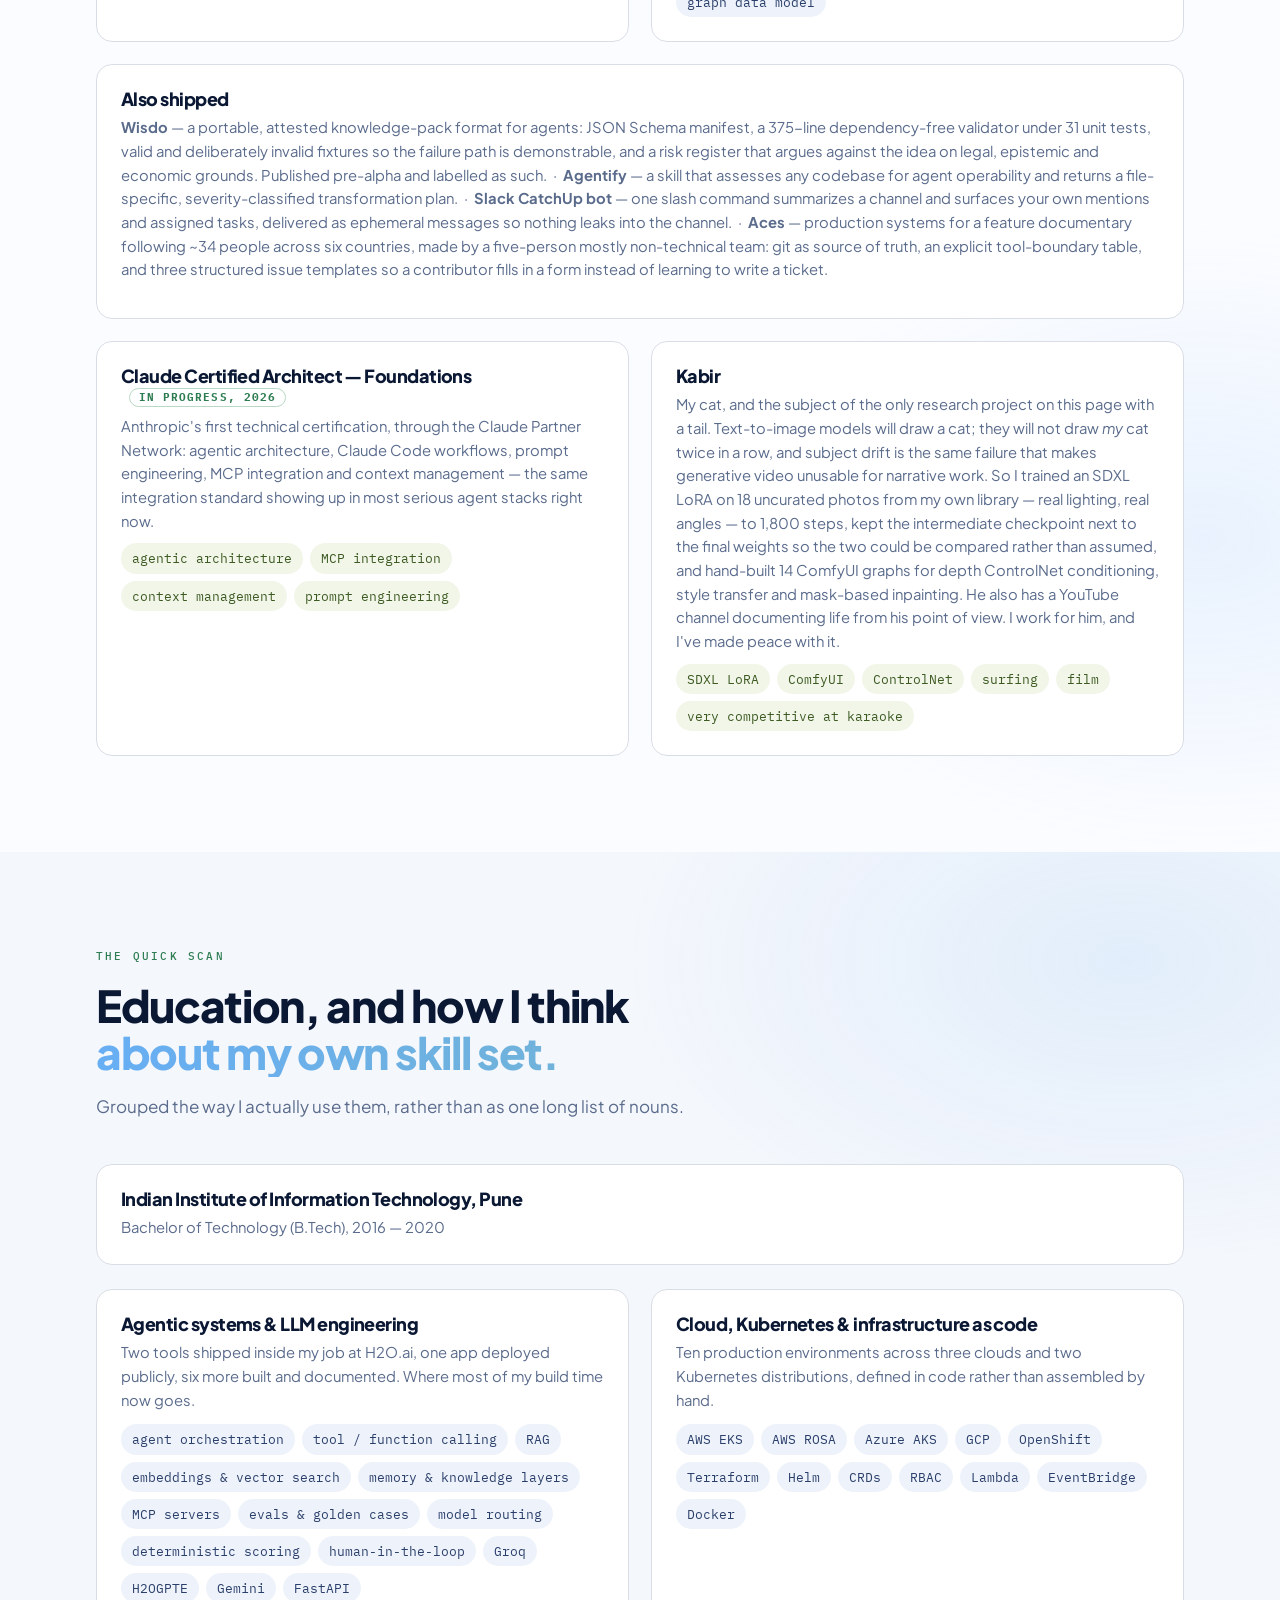
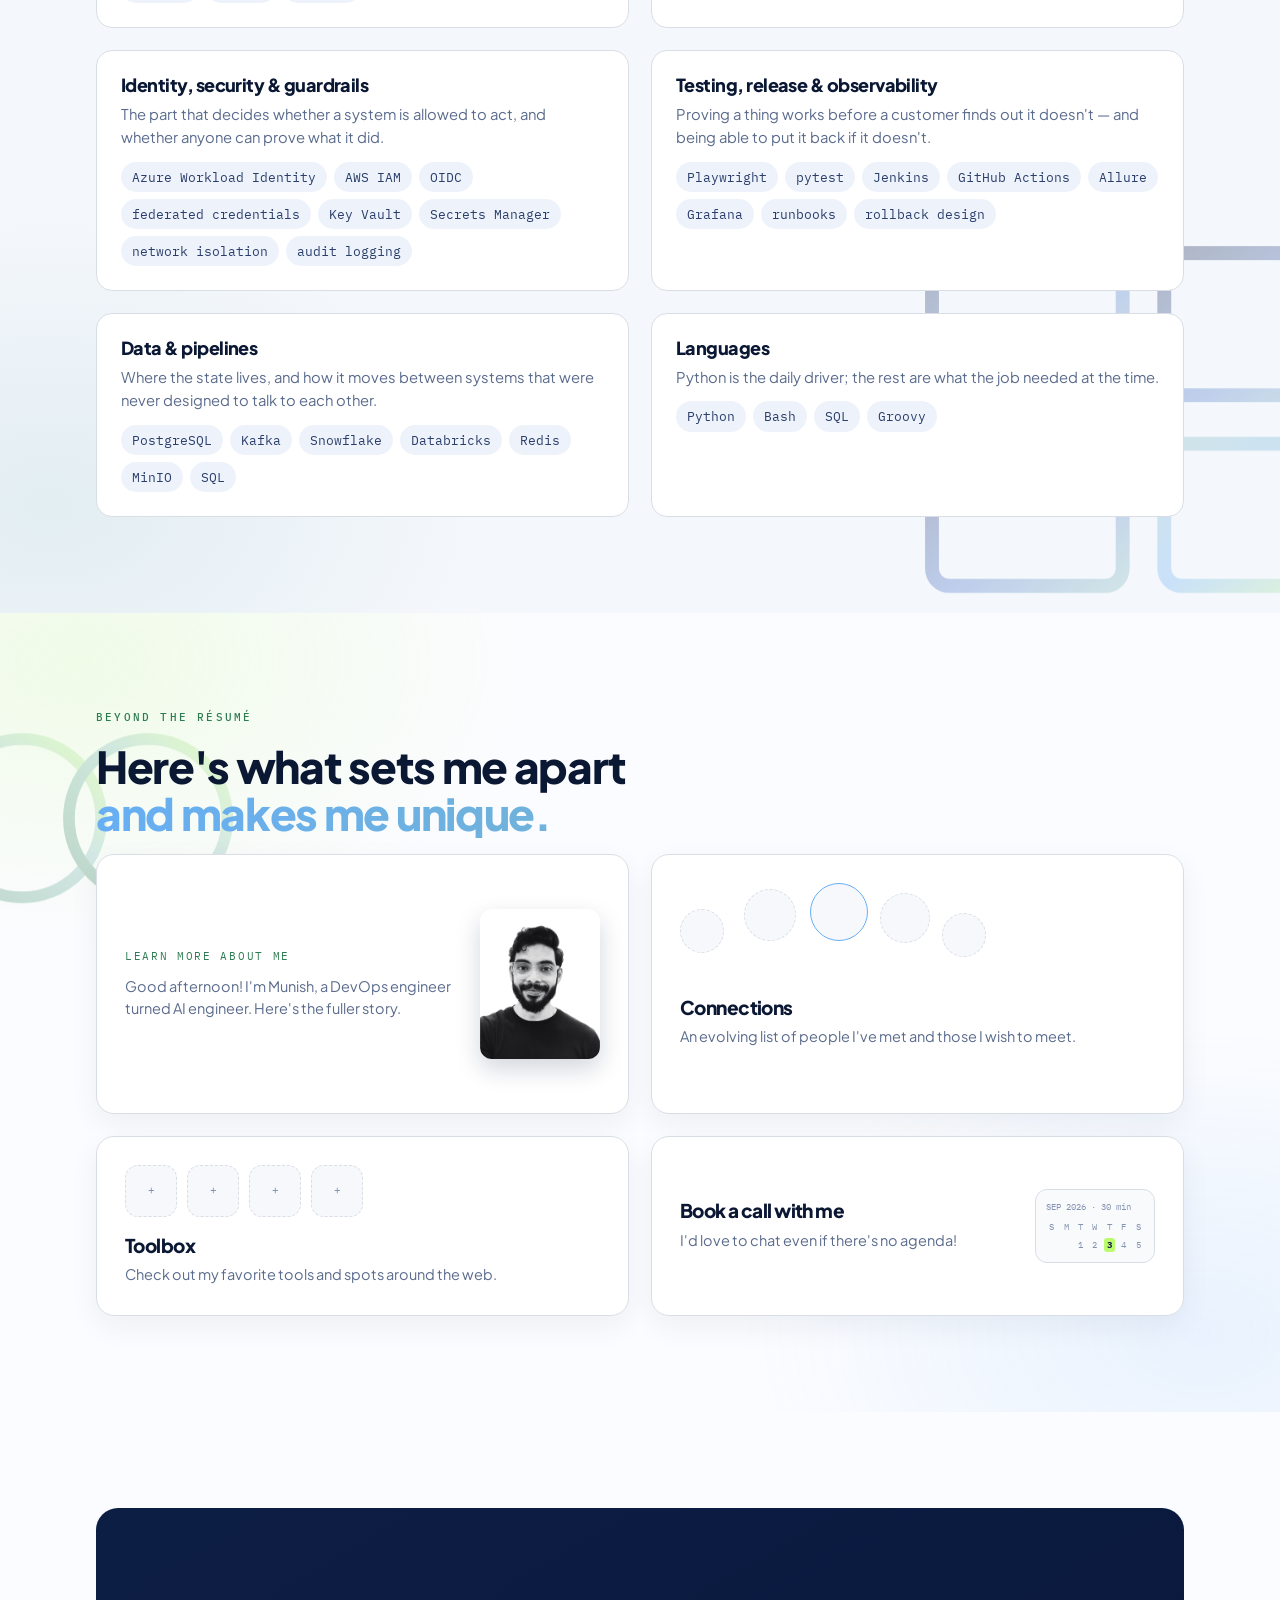
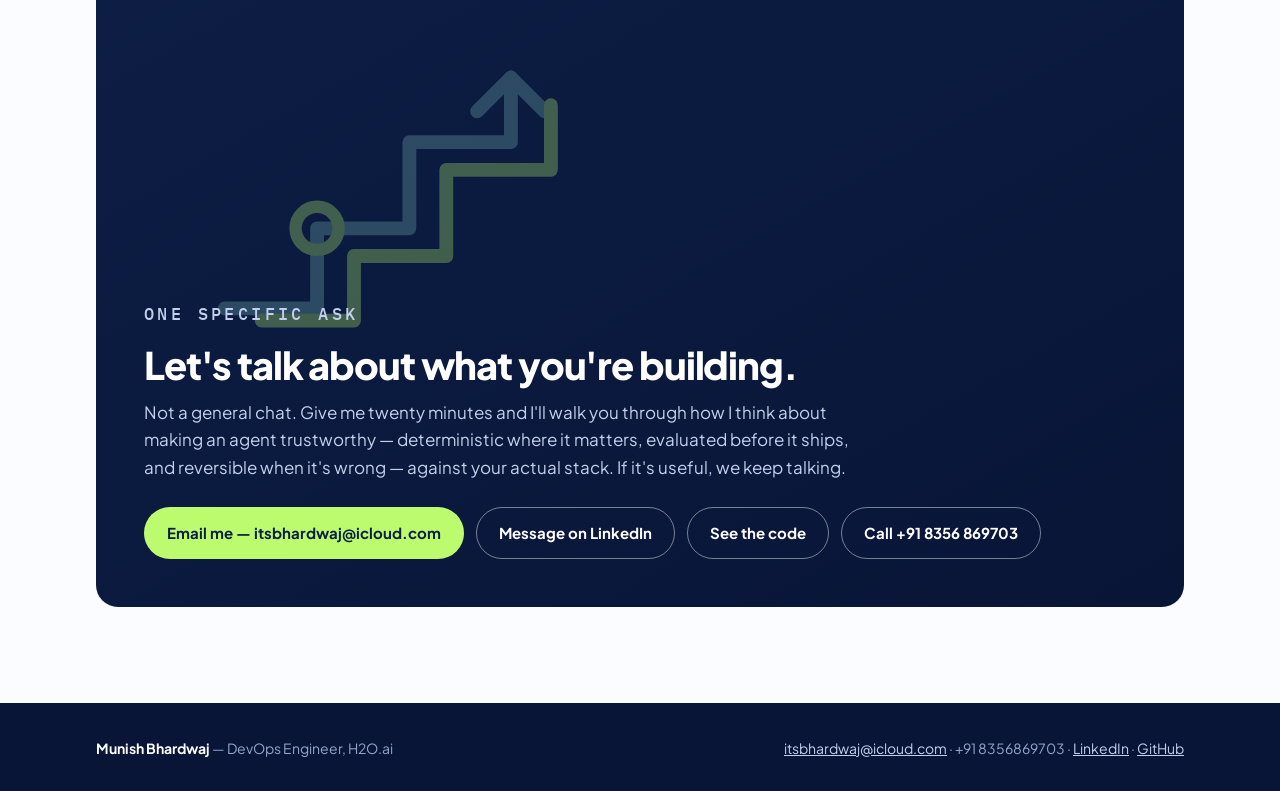
==== commit 5ff10b3d: "genericize main into the default portfolio Removes the ZenSpace/ZenAI-specific pitch content (case-s" ====
--- a/index.html
+++ b/index.html
@@ -4,14 +4,14 @@
 <meta charset="utf-8">
 <meta name="viewport" content="width=device-width, initial-scale=1">
 <meta name="robots" content="noindex, nofollow">
-<title>Munish Bhardwaj — AI Engineer (Founding), ZenSpace</title>
+<title>Munish Bhardwaj — DevOps Engineer → AI Engineer</title>
 <link rel="preconnect" href="https://fonts.googleapis.com">
 <link rel="preconnect" href="https://fonts.gstatic.com" crossorigin>
 <link href="https://fonts.googleapis.com/css2?family=Plus+Jakarta+Sans:ital,wght@0,400;0,500;0,600;0,700;0,800;1,400&family=IBM+Plex+Mono:wght@400;500&display=swap" rel="stylesheet">
 <style>
 /* ============================================================
-   PALETTE — sampled from zenspace.io screenshots, Sept 2026.
-   Swap these four to retarget this page at another company.
+   PALETTE — default site palette. Company-tailored variants
+   live on company/<slug> branches; see repo CLAUDE.md.
    ============================================================ */
 :root{
   --navy:#0D1E45;        /* base dark surface */
@@ -77,7 +77,7 @@
 .dark a{color:var(--sky)}
 :focus-visible{outline:3px solid var(--sky);outline-offset:3px;border-radius:4px}
 
-/* eyebrow — ZenSpace's own device: small, uppercase, letterspaced */
+/* eyebrow — small, uppercase, letterspaced section label */
 .eyebrow{font-family:'IBM Plex Mono',monospace;font-size:11px;font-weight:500;letter-spacing:.2em;
   text-transform:uppercase;color:var(--signal-ink);margin:0 0 16px}
 .dark .eyebrow{color:var(--signal)}
@@ -97,7 +97,7 @@
   radial-gradient(1100px 620px at 74% 18%, #1B3A80 0%, rgba(27,58,128,0) 62%),
   linear-gradient(168deg,var(--navy) 0%, var(--navy-deep) 100%);
   color:#fff;padding:78px 0 76px}
-/* decorative line motifs — ZenSpace's own vocabulary: agent graph, floor plan, activation path */
+/* decorative line motifs — abstract gradient-stroke shapes used throughout */
 .motifs{position:absolute;inset:0;pointer-events:none;overflow:hidden}
 .motifs svg{position:absolute;display:block}
 .m-net{top:-170px;right:-190px;width:700px;opacity:.34}
@@ -126,7 +126,7 @@
 .btn-dark{background:var(--navy);color:#fff}
 .btn-outline{border-color:var(--line);color:var(--ink);background:#fff}
 
-/* control panel — echoes their "ZenSpace Control" live tile */
+/* control panel — resume readout tile */
 .panel{background:rgba(8,18,42,.72);border:1px solid var(--line-dark);border-radius:16px;overflow:hidden}
 .panel-top{display:flex;align-items:center;justify-content:space-between;padding:13px 16px;
   border-bottom:1px solid var(--line-dark);font-family:'IBM Plex Mono',monospace;font-size:12px;color:#A7B8DA}
@@ -468,48 +468,12 @@
 
 <!-- ==================== HERO ==================== -->
 <section class="hero">
-  <div class="motifs" aria-hidden="true">
-    <!-- agent network: four agents around a hub -->
-    <svg class="m-net" viewBox="0 0 400 400" xmlns="http://www.w3.org/2000/svg" fill="none">
-      <g stroke="url(#gC)" stroke-width="4" stroke-linecap="round">
-        <path d="M200 200 L200 78 M200 200 L322 200 M200 200 L200 322 M200 200 L78 200"/>
-        <path d="M200 78 L322 200 L200 322 L78 200 Z" stroke-dasharray="10 14" stroke-width="3"/>
-      </g>
-      <circle cx="200" cy="200" r="30" fill="none" stroke="url(#gB)" stroke-width="6"/>
-      <circle cx="200" cy="78" r="20" fill="none" stroke="url(#gC)" stroke-width="6"/>
-      <circle cx="322" cy="200" r="20" fill="none" stroke="url(#gC)" stroke-width="6"/>
-      <circle cx="200" cy="322" r="20" fill="none" stroke="url(#gC)" stroke-width="6"/>
-      <circle cx="78" cy="200" r="20" fill="none" stroke="url(#gC)" stroke-width="6"/>
-    </svg>
-    <!-- floor plan: rooms, pods, one occupied -->
-    <svg class="m-plan" viewBox="0 0 320 240" xmlns="http://www.w3.org/2000/svg" fill="none">
-      <g stroke="url(#gC)" stroke-width="5" stroke-linejoin="round">
-        <rect x="14" y="14" width="130" height="96" rx="8"/>
-        <rect x="14" y="130" width="130" height="96" rx="8"/>
-        <rect x="166" y="14" width="140" height="212" rx="8"/>
-      </g>
-      <g stroke="url(#gB)" stroke-width="5" stroke-linecap="round">
-        <rect x="196" y="52" width="80" height="60" rx="6"/>
-        <path d="M196 150 L276 150 M196 178 L246 178"/>
-      </g>
-      <circle cx="79" cy="62" r="13" fill="none" stroke="url(#gC)" stroke-width="5"/>
-    </svg>
-    <!-- activation path: recommend to permission to automate -->
-    <svg class="m-path" viewBox="0 0 340 190" xmlns="http://www.w3.org/2000/svg" fill="none">
-      <path d="M20 160 C20 96, 108 96, 108 132 C108 168, 200 168, 200 100 C200 48, 266 48, 318 48"
-            stroke="url(#gC)" stroke-width="8" stroke-linecap="round"/>
-      <path d="M294 26 L320 48 L294 70" stroke="url(#gC)" stroke-width="8" stroke-linecap="round" stroke-linejoin="round"/>
-      <circle cx="108" cy="114" r="15" fill="none" stroke="url(#gB)" stroke-width="7"/>
-      <circle cx="200" cy="132" r="13" fill="none" stroke="url(#gC)" stroke-width="7"/>
-    </svg>
-  </div>
   <div class="wrap hero-grid">
     <div>
-      <p class="eyebrow">Applying — AI Engineer (Founding) · ZenSpace</p>
       <p class="idline">Munish Bhardwaj &nbsp;·&nbsp; <span>DevOps Engineer &#8594; AI Engineer</span></p>
       <h1>Six years making systems safe enough for a bank.
-        <span class="grad">The same job ZenAI now needs done.</span></h1>
-      <p class="lede">ZenAI ships recommend-first, permissioned, and audited on every action — because agents that price rooms and unlock doors have to earn the right to act. I've spent six years building that layer for TD Bank, CBA and Snowflake, and the last year building agents the same way: deterministic where it matters, model-written only where it's safe.</p>
+        <span class="grad">Now building the same discipline into AI agents.</span></h1>
+      <p class="lede">I've spent six years building the infrastructure, identity and evaluation layers that make automated systems safe to trust — for TD Bank, CBA and Snowflake. The last year, I've been building agents the same way: deterministic where it matters, model-written only where it's safe.</p>
 
       <ul class="chips">
         <li>Remote from India</li>
@@ -517,7 +481,7 @@
         <li>Full-time</li>
         <li>Available on notice</li>
       </ul>
-      <p class="roles"><b>Target roles:</b> AI Engineer (Founding) · AI Infrastructure Engineer · Agent Platform Engineer · Senior Platform / DevOps Engineer</p>
+      <p class="roles"><b>Target roles:</b> AI Engineer · AI Infrastructure Engineer · Agent Platform Engineer · Senior Platform / DevOps Engineer</p>
 
       <div class="cta-row">
         <a class="btn btn-lime" href="#ask">See the specific ask</a>
@@ -548,10 +512,10 @@
       </div>
       <div class="rec">
         <div class="lbl">Recommendation · guardrail: you approve</div>
-        <p>Talk to this candidate about ZenAI's reliability layer before it goes near a property.</p>
-      </div>
-    </div>
-    <p class="cue"><b>&#8595;</b> Six disciplines, mapped twice — keep going</p>
+        <p>Talk to this candidate about how they'd build your reliability layer before an agent touches production.</p>
+      </div>
+    </div>
+    <p class="cue"><b>&#8595;</b> Real work, mapped to real disciplines — keep going</p>
     </div>
   </div>
 </section>
@@ -681,166 +645,6 @@
   </div>
 </section>
 
-<!-- ==================== CASE STUDIES ==================== -->
-<section class="dark cases">
-  <div class="wrap">
-    <p class="eyebrow">The mapping</p>
-    <h2 class="sec-title">Five things the role is really testing.<span class="grad">Answered twice — once in banking, once in ZenAI.</span></h2>
-    <p class="sec-lede">Left side is real, verifiable work from six years at H2O.ai and the agentic systems I've shipped. Right side is the equivalent problem inside ZenSpace, as described on your own product pages. Nothing on the right is claimed as experience — it's where the same discipline lands.</p>
-    <p class="hint"><span aria-hidden="true">&#9662;</span> Click any row for the full Challenge / Approach / Result on both sides</p>
-
-    <!-- 1 -->
-    <div class="case">
-      <div class="rail"><span class="num">01</span></div>
-      <div class="card">
-      <button class="case-head" aria-expanded="false" type="button"><span class="case-toggle">[+]</span><h3>Credentials for systems that act on someone else's behalf</h3>
-        <p class="case-sum">Azure Workload Identity across 24 federated credentials, mapped onto agents acting on the company's behalf.</p></button>
-      <div class="pair">
-        <svg class="conn" viewBox="0 0 96 56" aria-hidden="true"><path d="M2 14 C34 14, 48 42, 92 42"/><circle cx="92" cy="42" r="4"/></svg>
-        <div class="side">
-          <div class="tag">What I actually did — H2O.ai / TD Bank</div>
-          <div class="car"><div class="l">Challenge</div><p>Banking workloads were authenticating with static secrets scattered across namespaces. Every credential was a standing liability and an audit finding waiting to happen.</p></div>
-          <div class="car"><div class="l">Approach</div><p>Implemented Azure Workload Identity end to end — 24 federated credentials across 11 namespaces, 13 managed identities per environment, scoped per workload rather than shared.</p></div>
-          <div class="car"><div class="l">Result</div><p>Passwordless PostgreSQL and storage auth with zero static secrets, and a credential model a bank's security team signed off on.</p></div>
-        </div>
-        <div class="side">
-          <div class="tag">The same problem at ZenSpace</div>
-          <div class="car"><div class="l">Challenge</div><p>Agents that write to Mews, Opera, LiquidSpace, Stripe and Salto need credentials scoped per integration, per property, revocable in seconds — not one shared key with the run of the estate.</p></div>
-          <div class="car"><div class="l">Approach</div><p>Per-agent, per-tenant identity with least-privilege scopes; secrets that rotate without a redeploy; every credential attributable to the action it authorized.</p></div>
-          <div class="car"><div class="l">Result</div><p>An agent's permissions become a thing an operator can inspect and revoke, not a thing they have to trust.</p></div>
-          <div class="sowhat">So what: the first time an agent sends something on the company's behalf, the only question that matters is what it was allowed to do — and who can prove it.</div>
-        </div>
-      </div>
-      </div>
-    </div>
-
-    <!-- 2 -->
-    <div class="case">
-      <div class="rail"><span class="num">02</span></div>
-      <div class="card">
-      <button class="case-head" aria-expanded="false" type="button"><span class="case-toggle">[+]</span><h3>Proving reliability before anything touches a customer</h3>
-        <p class="case-sum">1,600 test functions and 198 Playwright specs, mapped onto proving an agent is reliable before it touches a customer.</p></button>
-      <div class="pair">
-        <svg class="conn" viewBox="0 0 96 56" aria-hidden="true"><path d="M2 14 C34 14, 48 42, 92 42"/><circle cx="92" cy="42" r="4"/></svg>
-        <div class="side">
-          <div class="tag">What I actually did — H2O.ai</div>
-          <div class="car"><div class="l">Challenge</div><p>Enterprise ML releases were going to Fortune 500 banks with no automated way to prove the whole surface still worked, including the auth flows nobody wanted to test by hand.</p></div>
-          <div class="car"><div class="l">Approach</div><p>Wrote a custom pytest plugin handling Keycloak, Okta and OTP for UI automation; built 198 Playwright specs and contributed 187 commits to a suite of 1,600 test functions across 18 modules, running on every PR.</p></div>
-          <div class="car"><div class="l">Result</div><p>Every app and connector covered, every pull request gated. Reliability stopped being an opinion.</p></div>
-        </div>
-        <div class="side">
-          <div class="tag">The same problem at ZenSpace</div>
-          <div class="car"><div class="l">Challenge</div><p>"Measurably reliable before they touch customers" is the JD's phrase — and an agent that drafts a guest email or moves a rate is far harder to assert about than a deterministic API.</p></div>
-          <div class="car"><div class="l">Approach</div><p>Eval sets per agent behavior with golden cases and regression suites; adversarial cases for the expensive failures (double-booking, rate outside bounds, unlock without a paid session); CI gates before promotion from recommend to act.</p></div>
-          <div class="car"><div class="l">Result</div><p>A pass rate an operator can read, and a trust threshold that's a number rather than a feeling.</p></div>
-          <div class="sowhat">So what: the trust ladder from recommend-only to automation only moves if something is measuring it. That measuring apparatus is the thing I've built before.</div>
-        </div>
-      </div>
-      </div>
-    </div>
-
-    <!-- 3 -->
-    <div class="case">
-      <div class="rail"><span class="num">03</span></div>
-      <div class="card">
-      <button class="case-head" aria-expanded="false" type="button"><span class="case-toggle">[+]</span><h3>Running many environments without many people</h3>
-        <p class="case-sum">Ten production environments across three clouds, mapped onto 30+ properties each with their own guardrails.</p></button>
-      <div class="pair">
-        <svg class="conn" viewBox="0 0 96 56" aria-hidden="true"><path d="M2 14 C34 14, 48 42, 92 42"/><circle cx="92" cy="42" r="4"/></svg>
-        <div class="side">
-          <div class="tag">What I actually did — H2O.ai</div>
-          <div class="car"><div class="l">Challenge</div><p>Ten separate production environments across three clouds and two Kubernetes distributions, each with its own client, network posture and compliance expectations.</p></div>
-          <div class="car"><div class="l">Approach</div><p>25 Terraform resource types covering clusters, networking, IAM, storage, secrets and managed identities — the same definitions parameterized per environment rather than ten hand-built snowflakes.</p></div>
-          <div class="car"><div class="l">Result</div><p>Ten environments run by a small team, reproducibly, with a private-network ROSA design chosen after evaluating four isolation approaches.</p></div>
-        </div>
-        <div class="side">
-          <div class="tag">The same problem at ZenSpace</div>
-          <div class="car"><div class="l">Challenge</div><p>30+ live properties today, each with different PMS integrations, hardware, pricing bounds and guardrails — and a roadmap that scales to portfolios, not properties.</p></div>
-          <div class="car"><div class="l">Approach</div><p>Tenant configuration as code rather than per-property console work: agent guardrails, price bands and channel whitelists versioned, diffable and rolled out the same way everywhere.</p></div>
-          <div class="car"><div class="l">Result</div><p>Onboarding property 31 costs roughly what property 30 cost, instead of accumulating.</p></div>
-          <div class="sowhat">So what: at 30 properties this is a fleet problem, not a feature problem — and fleets are what I've spent six years on.</div>
-        </div>
-      </div>
-      </div>
-    </div>
-
-    <!-- 4 -->
-    <div class="case">
-      <div class="rail"><span class="num">04</span></div>
-      <div class="card">
-      <button class="case-head" aria-expanded="false" type="button"><span class="case-toggle">[+]</span><h3>Work that runs on a schedule and survives failure</h3>
-        <p class="case-sum">Serverless scheduled autoscaling, mapped onto durable long-running agent jobs that have to survive failure.</p></button>
-      <div class="pair">
-        <svg class="conn" viewBox="0 0 96 56" aria-hidden="true"><path d="M2 14 C34 14, 48 42, 92 42"/><circle cx="92" cy="42" r="4"/></svg>
-        <div class="side">
-          <div class="tag">What I actually did — H2O.ai</div>
-          <div class="car"><div class="l">Challenge</div><p>Expensive clusters sitting idle outside working hours across multiple environments, with scaling done by hand when someone remembered.</p></div>
-          <div class="car"><div class="l">Approach</div><p>Built serverless autoscaling on AWS Lambda + EventBridge, scaling ROSA machine pools on schedule, with the state of each pool tracked rather than assumed.</p></div>
-          <div class="car"><div class="l">Result</div><p>Idle compute cost cut, no human in the loop, and no surprise when a scheduled run failed — because failures were visible.</p></div>
-        </div>
-        <div class="side">
-          <div class="tag">The same problem at ZenSpace</div>
-          <div class="car"><div class="l">Challenge</div><p>The Ops Agent's brief lands at 08:00. Distribution re-syncs continuously. Pricing acts inside a demand window. All of it is scheduled, long-running, and worthless if it silently doesn't run.</p></div>
-          <div class="car"><div class="l">Approach</div><p>Durable workflow execution with checkpointing, interrupts and resume; idempotent steps so a retry doesn't double-post a rate change; dead-letter visibility instead of quiet drops.</p></div>
-          <div class="car"><div class="l">Result</div><p>Agents that fail loudly and recover, rather than the far worse alternative.</p></div>
-          <div class="sowhat">So what: "durable long-running jobs" is in your JD by name. Event-driven scheduled work with real recovery is already what my day looks like.</div>
-        </div>
-      </div>
-      </div>
-    </div>
-
-    <!-- 5 -->
-    <div class="case">
-      <div class="rail"><span class="num">05</span></div>
-      <div class="card">
-      <button class="case-head" aria-expanded="false" type="button"><span class="case-toggle">[+]</span><h3>Reversibility, and leaving a paper trail behind</h3>
-        <p class="case-sum">A Postgres upgrade with a rehearsed rollback, mapped onto ZenAI's promise that every action is reversible.</p></button>
-      <div class="pair">
-        <svg class="conn" viewBox="0 0 96 56" aria-hidden="true"><path d="M2 14 C34 14, 48 42, 92 42"/><circle cx="92" cy="42" r="4"/></svg>
-        <div class="side">
-          <div class="tag">What I actually did — H2O.ai</div>
-          <div class="car"><div class="l">Challenge</div><p>A PostgreSQL 15→18 upgrade across production environments holding banking client data, where an unrecoverable mistake would have been exactly that.</p></div>
-          <div class="car"><div class="l">Approach</div><p>Full pg_dumpall backup and restore path, rehearsed, with a documented rollback checklist written before the change — plus 34 technical documents and an 812-line debugging guide published for the wider team.</p></div>
-          <div class="car"><div class="l">Result</div><p>Zero data loss, and a team that could run the system and debug it without me in the room.</p></div>
-        </div>
-        <div class="side">
-          <div class="tag">The same problem at ZenSpace</div>
-          <div class="car"><div class="l">Challenge</div><p>ZenAI promises operators that every agent action is timestamped, attributable and reversible. That's a real engineering commitment, not a marketing line — and it has to hold on the day something goes wrong at a property.</p></div>
-          <div class="car"><div class="l">Approach</div><p>Immutable action log with the inputs, the model, the prompt version and the approval attached; a defined undo path per action class; runbooks written for the ops team, not for the person who built it.</p></div>
-          <div class="car"><div class="l">Result</div><p>A GM can ask "why did the rate move?" and get an answer in one query, with a way to put it back.</p></div>
-          <div class="sowhat">So what: a small distributed team can only run what's been documented. Writing that down is a habit I already have, not a thing I'd get to later.</div>
-        </div>
-      </div>
-      </div>
-    </div>
-
-    <!-- 6 -->
-    <div class="case">
-      <div class="rail"><span class="num">06</span></div>
-      <div class="card">
-      <button class="case-head" aria-expanded="false" type="button"><span class="case-toggle">[+]</span><h3>Deciding what the model is allowed to decide</h3>
-        <p class="case-sum">Gauge's deterministic verdicts with LLM narrative only, mapped onto deciding what a pricing agent is allowed to decide.</p></button>
-      <div class="pair">
-        <svg class="conn" viewBox="0 0 96 56" aria-hidden="true"><path d="M2 14 C34 14, 48 42, 92 42"/><circle cx="92" cy="42" r="4"/></svg>
-        <div class="side">
-          <div class="tag">What I actually did — Gauge, deployed</div>
-          <div class="car"><div class="l">Challenge</div><p>An assessment tool where the same answer had to produce the same diagnosis every time. Letting the model classify meant the verdict drifted between runs — unusable for anything anyone relies on.</p></div>
-          <div class="car"><div class="l">Approach</div><p>Took classification away from the model. Headline scores and gap type are computed deterministically in Python from locked thresholds; the LLM only writes the narrative around a verdict the code has already fixed. Six calls split across two models by job — a 70B at low temperature for structured generation, a 120B where the output is prose — plus a JSON-repair layer that strips fences and retries, because malformed JSON from a free tier is a production incident, not a quirk.</p></div>
-          <div class="car"><div class="l">Result</div><p>1,652 lines behind 8 REST endpoints, live on Render, deterministic diagnosis, running inside a free API tier on a documented token budget.</p></div>
-        </div>
-        <div class="side">
-          <div class="tag">The same problem at ZenSpace</div>
-          <div class="car"><div class="l">Challenge</div><p>A Pricing Agent that moves a rate and a Distribution Agent that syncs inventory cannot be non-deterministic about the decision itself. An operator will accept an agent that explains a rate change; they will not accept one that gives two different answers to the same day.</p></div>
-          <div class="car"><div class="l">Approach</div><p>Draw the line explicitly: the yield logic, the bounds check and the eligibility rules are code; the model writes the explanation and handles the messy natural-language edges. Model routed by job rather than one model everywhere, with cost per decision tracked from day one.</p></div>
-          <div class="car"><div class="l">Result</div><p>Agent behaviour an operator can audit and reproduce, and an LLM bill that scales with properties instead of surprising you.</p></div>
-          <div class="sowhat">So what: your JD asks for product judgment about when an agent should act, ask, or not exist. I arrived at that line the hard way, on a deployed system, before reading your job description.</div>
-        </div>
-      </div>
-      </div>
-    </div>
-  </div>
-</section>
-
 <!-- ==================== OBJECTION ==================== -->
 <section class="wash alt">
   <svg class="deco light" style="bottom:-110px;left:-100px;width:440px" viewBox="0 0 300 300" xmlns="http://www.w3.org/2000/svg" fill="none" aria-hidden="true"><g stroke="url(#gA)" stroke-width="10" stroke-linecap="round" stroke-linejoin="round"><path pathLength="1" d="M96 96 a44 44 0 1 1 60 42 v26"/><path pathLength="1" d="M156 200 v6"/></g><circle cx="156" cy="128" r="86" stroke="url(#gC)" stroke-width="8" stroke-dasharray="12 16"/></svg>
@@ -849,70 +653,7 @@
       <p class="eyebrow">The obvious question</p>
       <h3>"Has he actually shipped LLM systems in production?"</h3>
       <p><strong>Yes — but let me be precise about the size of it, because the precise version is more useful to you than the flattering one.</strong> At H2O.ai I shipped an LLM-powered test report generator into the CI pipeline (773 lines, merged, every generated claim cited back to the real test run) and built 17+ Claude Code skills that make the entire Driverless AI QA lifecycle executable by natural language with a human in the loop. Outside work I've deployed Gauge — live, publicly reachable, 8 endpoints, two-model routing — and built six more agentic systems documented commit by commit.</p>
-      <p style="margin-bottom:0">What I have <em>not</em> done is own a company's whole AI stack — the memory layer, the integration surface, the eval regime and the product features — as one system with my name on it. <strong>That's the actual gap, and it's an ownership gap, not a knowledge one.</strong> Everything underneath it — multi-cloud production ownership, identity, evals, durable scheduled work, rollback discipline — is six years of my day job. This role is the first time those two halves would be the same job.</p>
-    </div>
-  </div>
-</section>
-
-<!-- ==================== FRAMEWORK ==================== -->
-<section class="dark">
-  <svg class="deco onink" style="top:-90px;right:-120px;width:520px" viewBox="0 0 300 300" xmlns="http://www.w3.org/2000/svg" fill="none" aria-hidden="true"><g stroke="url(#gC)" stroke-width="8" stroke-linecap="round"><path pathLength="1" d="M40 250 V120 M40 120 h80 M120 120 V250"/><path pathLength="1" d="M110 250 V80 M110 80 h80 M190 80 V250"/></g><g stroke="url(#gB)" stroke-width="8" stroke-linecap="round"><path pathLength="1" d="M180 250 V40 M180 40 h80 M260 40 V250"/></g></svg>
-  <div class="wrap">
-    <p class="eyebrow">First 90 days</p>
-    <h2 class="sec-title" style="color:#fff">Recommend → Permission → Automate<span class="grad">Your trust ladder, with a delivery plan attached.</span></h2>
-    <p class="sec-lede">ZenAI's own three rules are recommendation mode by default, permissioned actions, and an audit log on everything. That's not just a product principle — it's a build order. Here's how I'd run it.</p>
-
-    <div class="phases">
-      <div class="phase">
-        <div class="step">PHASE 01 · DAYS 1—30</div>
-        <h3>Recommend</h3>
-        <div class="win">Make every agent observable before it's clever</div>
-        <h4>Objective</h4>
-        <p>Get all four agents producing recommendations against real property data, with every suggestion logged, scored and reviewable — and nothing acting yet.</p>
-        <h4>Key activities</h4>
-        <ul>
-          <li>Instrument the agent loop end to end: inputs, retrieved context, prompt version, output, latency, cost.</li>
-          <li>Stand up the eval harness with golden cases per agent, drawn from real property history.</li>
-          <li>Map every write path an agent could eventually take, and gate it behind a flag.</li>
-        </ul>
-        <h4>Deliverable</h4>
-        <p>Agent observability dashboard plus a versioned eval suite running in CI.</p>
-        <div class="metric">Success: 100% of agent recommendations traceable to their inputs, with a weekly accuracy number an operator can read.</div>
-      </div>
-
-      <div class="phase">
-        <div class="step">PHASE 02 · DAYS 31—60</div>
-        <h3>Permission</h3>
-        <div class="win">Draw the box before anything moves inside it</div>
-        <h4>Objective</h4>
-        <p>Ship the guardrail layer — scoped credentials, price bounds, channel whitelists, approval queues — so the first automated action happens inside limits an operator set themselves.</p>
-        <h4>Key activities</h4>
-        <ul>
-          <li>Per-agent, per-tenant identity with least-privilege scopes across PMS, channels, payments and locks.</li>
-          <li>Human-in-the-loop approval flow with durable state, so a pending action survives a restart.</li>
-          <li>Immutable audit log with a defined undo path per action class.</li>
-        </ul>
-        <h4>Deliverable</h4>
-        <p>Guardrail configuration as code, per property, diffable and reviewable.</p>
-        <div class="metric">Success: zero agent actions outside operator-defined bounds, and every action reversible in one step.</div>
-      </div>
-
-      <div class="phase">
-        <div class="step">PHASE 03 · DAYS 61—90</div>
-        <h3>Automate</h3>
-        <div class="win">Promote on evidence, one behavior at a time</div>
-        <h4>Objective</h4>
-        <p>Move the first agent behaviors from recommend to act at launch-partner properties, using the eval pass rate as the promotion criterion — not the calendar.</p>
-        <h4>Key activities</h4>
-        <ul>
-          <li>Define the trust threshold per behavior and promote only what clears it.</li>
-          <li>Harden the retrieval and memory layer so agents answer from what the business actually knows.</li>
-          <li>Write the runbooks and hand the controls to the ops team.</li>
-        </ul>
-        <h4>Deliverable</h4>
-        <p>Launch-partner properties running automated behaviors with monitoring and rollback in place.</p>
-        <div class="metric">Success: measured lift on the promoted behaviors, no unattributed agent action, and a documented path for the next one.</div>
-      </div>
+      <p style="margin-bottom:0">What I have <em>not</em> done is own a company's whole AI stack — the memory layer, the integration surface, the eval regime and the product features — as one system with my name on it. <strong>That's the actual gap, and it's an ownership gap, not a knowledge one.</strong> Everything underneath it — multi-cloud production ownership, identity, evals, durable scheduled work, rollback discipline — is six years of my day job. A founding AI role is the first time those two halves would be the same job.</p>
     </div>
   </div>
 </section>
@@ -994,7 +735,7 @@
     <div class="g2" style="margin-top:22px">
       <div class="box">
         <h3>Claude Certified Architect — Foundations <span class="wip">In progress, 2026</span></h3>
-        <p style="margin-bottom:10px">Anthropic's first technical certification, through the Claude Partner Network: agentic architecture, Claude Code workflows, prompt engineering, MCP integration and context management. It maps almost line for line onto the ZenAI stack — particularly MCP, which your JD names as the integration standard worth betting on.</p>
+        <p style="margin-bottom:10px">Anthropic's first technical certification, through the Claude Partner Network: agentic architecture, Claude Code workflows, prompt engineering, MCP integration and context management — the same integration standard showing up in most serious agent stacks right now.</p>
         <ul class="tags"><li class="soft">agentic architecture</li><li class="soft">MCP integration</li><li class="soft">context management</li><li class="soft">prompt engineering</li></ul>
       </div>
       <div class="box">
@@ -1050,39 +791,6 @@
         <p>Python is the daily driver; the rest are what the job needed at the time.</p>
         <ul class="tags"><li>Python</li><li>Bash</li><li>SQL</li><li>Groovy</li></ul>
       </div>
-    </div>
-  </div>
-</section>
-
-<!-- ==================== HONEST STORY ==================== -->
-<section class="wash">
-  <svg class="deco light" style="top:10px;right:-140px;width:520px" viewBox="0 0 300 300" xmlns="http://www.w3.org/2000/svg" fill="none" aria-hidden="true"><path pathLength="1" d="M14 200 C70 200, 70 108, 140 108 C214 108, 214 226, 288 226" stroke="url(#gA)" stroke-width="10" stroke-linecap="round"/><path pathLength="1" d="M40 236 C96 236, 96 152, 166 152 C236 152, 236 258, 296 258" stroke="url(#gC)" stroke-width="9" stroke-linecap="round"/><circle cx="140" cy="108" r="13" stroke="url(#gB)" stroke-width="8"/></svg>
-  <div class="wrap">
-    <p class="eyebrow">The honest version</p>
-    <h2 class="sec-title">Why an infrastructure engineer<span class="grad">is applying for a founding AI role.</span></h2>
-
-    <div class="g2">
-      <div>
-        <p>The short version: I've spent six years on the least glamorous part of software, and the agent industry is about to discover it needs that part badly.</p>
-        <p>Most of what I read about agents is about capability — longer context, better tools, cleverer planning. Almost none of it is about the question an operator actually asks before switching one on: what happens when it's wrong, who finds out, and how fast can we undo it. That question is my entire professional background. I've answered it for TD Bank, for CBA, for Snowflake, in environments where the answer had to survive an audit.</p>
-        <p>So I started building, and then I started shipping. An LLM test report generator into H2O.ai's CI, with every generated claim cited back to a real test run. Seventeen-plus skills that made our QA lifecycle executable in plain English. Gauge, deployed and public, where I learned the lesson that shows up everywhere on this page: take the decision away from the model, let it write the explanation, and the system becomes something an operator can actually trust.</p>
-        <p style="margin-bottom:0">What I haven't done is own the whole stack at once — memory layer, integrations, evals and product features as a single system with my name on it. That's an ownership gap rather than a knowledge gap, and it's the specific thing this role offers. Everything underneath it, I've been doing for six years: distributed, stateful systems acting on real infrastructure, expensive when wrong. My job has been to make that boring, which in this line of work is the highest compliment available.</p>
-      </div>
-      <div class="box">
-        <h3>What I bring on day one</h3>
-        <ul style="margin:0;padding-left:18px;color:#33456B">
-          <li style="margin-bottom:10px">Six years of production ownership across AWS, Azure and GCP, for clients who audit everything.</li>
-          <li style="margin-bottom:10px">A testing and evaluation instinct built on 1,600 test functions and 198 specs, not on theory.</li>
-          <li style="margin-bottom:10px">Identity and secrets done properly — the difference between an agent that's permissioned and one that's merely convenient.</li>
-          <li style="margin-bottom:10px">Documentation as a reflex: 34 technical docs including an 812-line debugging guide, so a small team isn't dependent on me.</li>
-          <li style="margin-bottom:10px">Comfort at small-company pace — I scope, build, ship and then maintain the thing I shipped.</li>
-          <li>LLM tooling already shipped inside an engineering org, plus a deployed public app — and no interest in overstating any of it.</li>
-        </ul>
-      </div>
-    </div>
-
-    <div class="conviction">
-      <p>The hard part of agents was never making them capable. It's making them accountable — permissioned, measured, and reversible — and that's an infrastructure problem the industry hasn't finished solving yet.</p>
     </div>
   </div>
 </section>
@@ -1157,8 +865,8 @@
         <circle cx="80" cy="138" r="14" fill="none" stroke="#BDFB6E" stroke-width="8"/>
       </svg>
       <p class="eyebrow">One specific ask</p>
-      <h2>Twenty minutes, and I'll bring the first 30 days.</h2>
-      <p>Not a general chat. Give me twenty minutes and I'll walk you through how I'd instrument all four ZenAI agents for observability and evals before a single one is allowed to act — the Phase 01 plan above, against your actual stack. If it's useful, we keep talking. If it isn't, you've lost twenty minutes and gained a build plan.</p>
+      <h2>Let's talk about what you're building.</h2>
+      <p>Not a general chat. Give me twenty minutes and I'll walk you through how I think about making an agent trustworthy — deterministic where it matters, evaluated before it ships, and reversible when it's wrong — against your actual stack. If it's useful, we keep talking.</p>
       <div class="cta-row" style="margin-top:26px">
         <button class="btn btn-lime" id="mailBtn">Email me — itsbhardwaj@icloud.com</button>
         <a class="btn btn-ghost" href="https://www.linkedin.com/in/itsmunishbhardwaj" target="_blank" rel="noopener">Message on LinkedIn</a>
@@ -1251,7 +959,7 @@
 document.getElementById('mailBtn').addEventListener('click',function(){
   var done=function(ok){
     toast(ok?'Email copied — opening your mail app…':'Email address: '+EMAIL);
-    location.href='mailto:'+EMAIL+'?subject='+encodeURIComponent('ZenSpace — AI Engineer (Founding)');
+    location.href='mailto:'+EMAIL+'?subject='+encodeURIComponent('Hello from your portfolio');
   };
   try{
     if(navigator.clipboard&&navigator.clipboard.writeText){
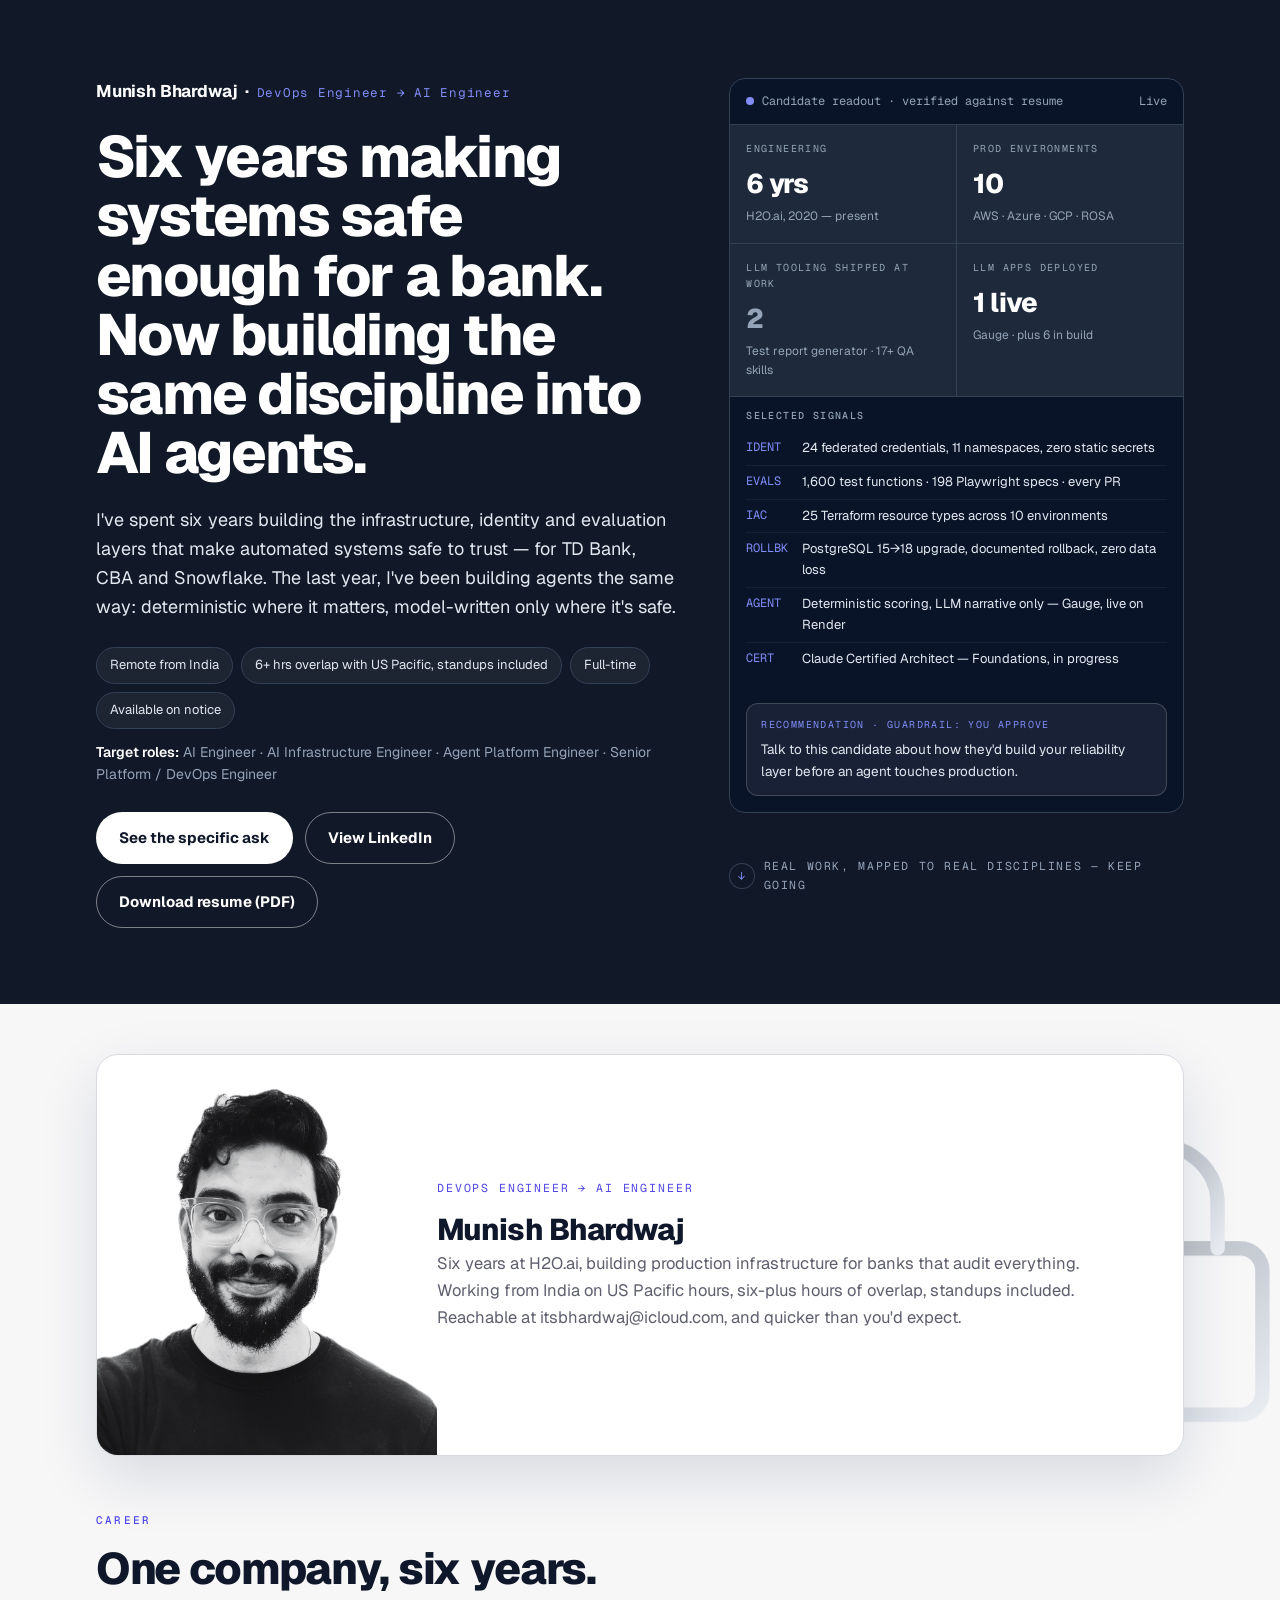
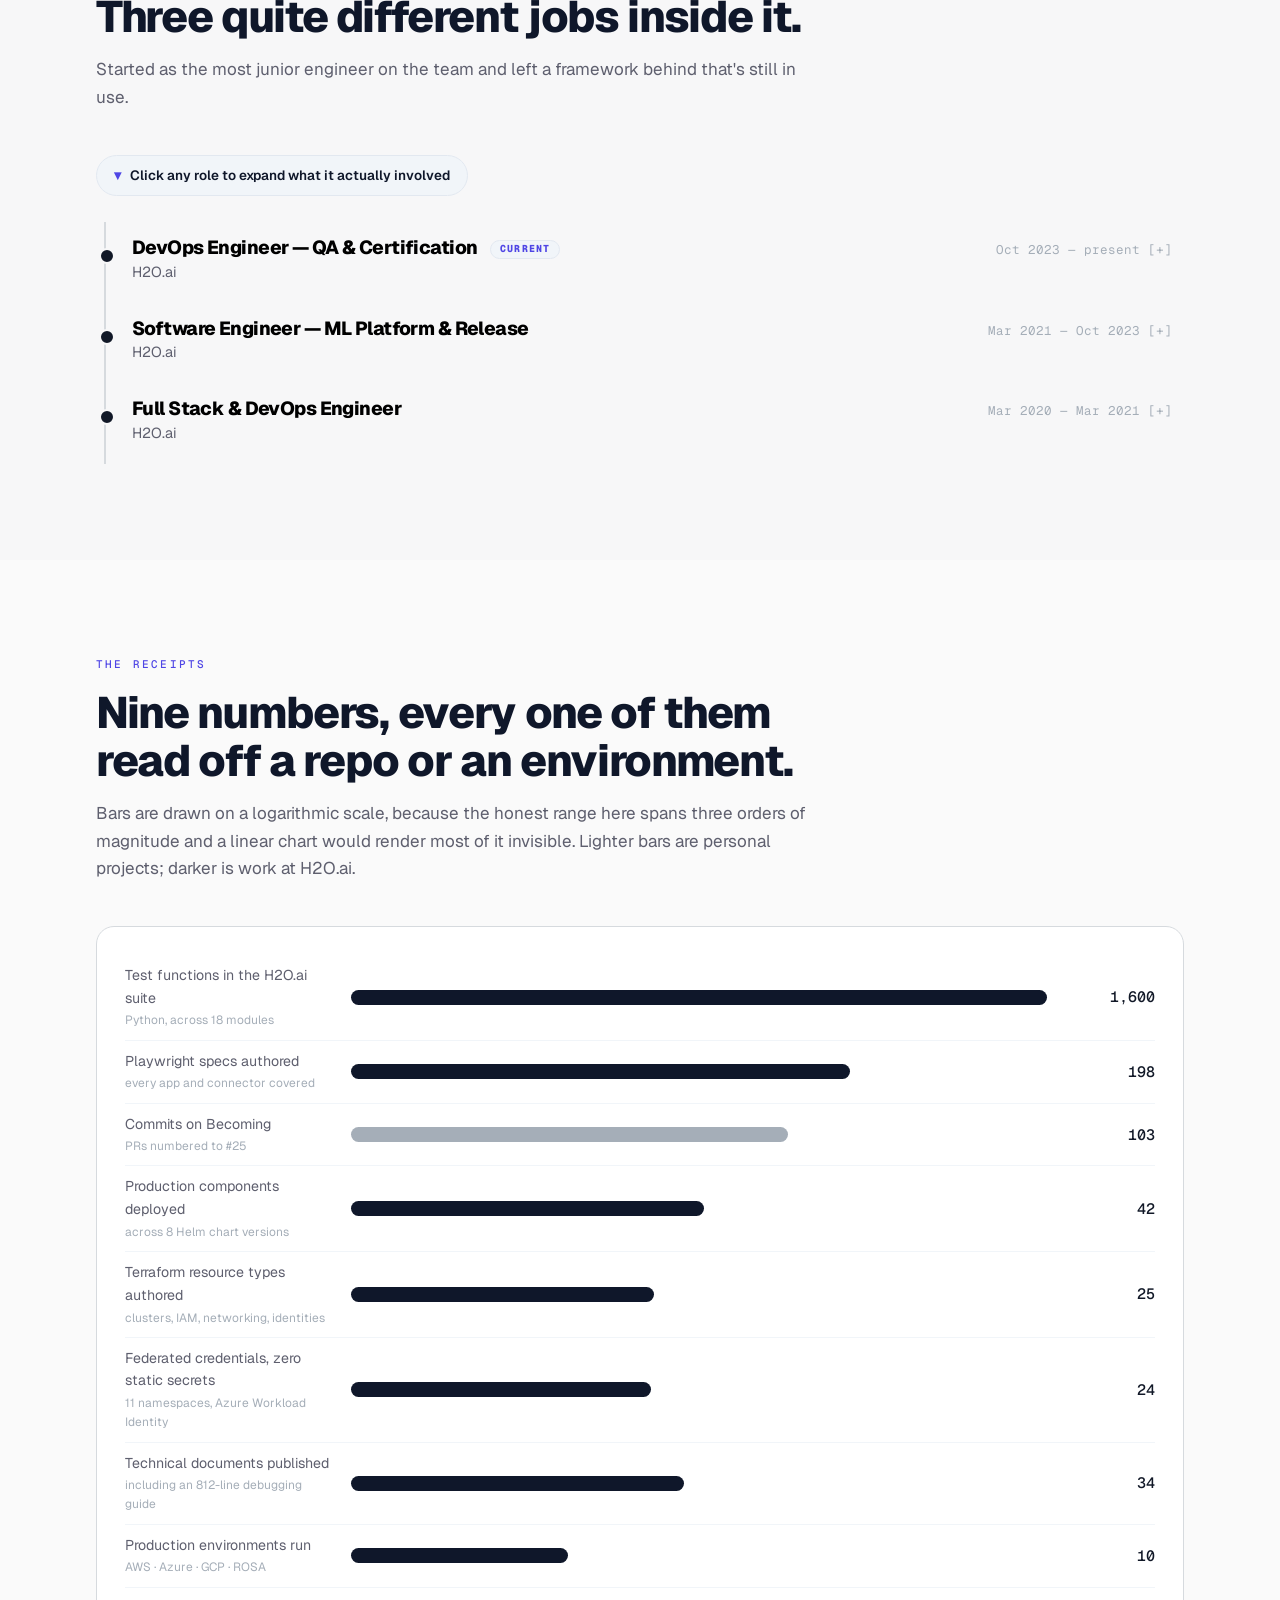
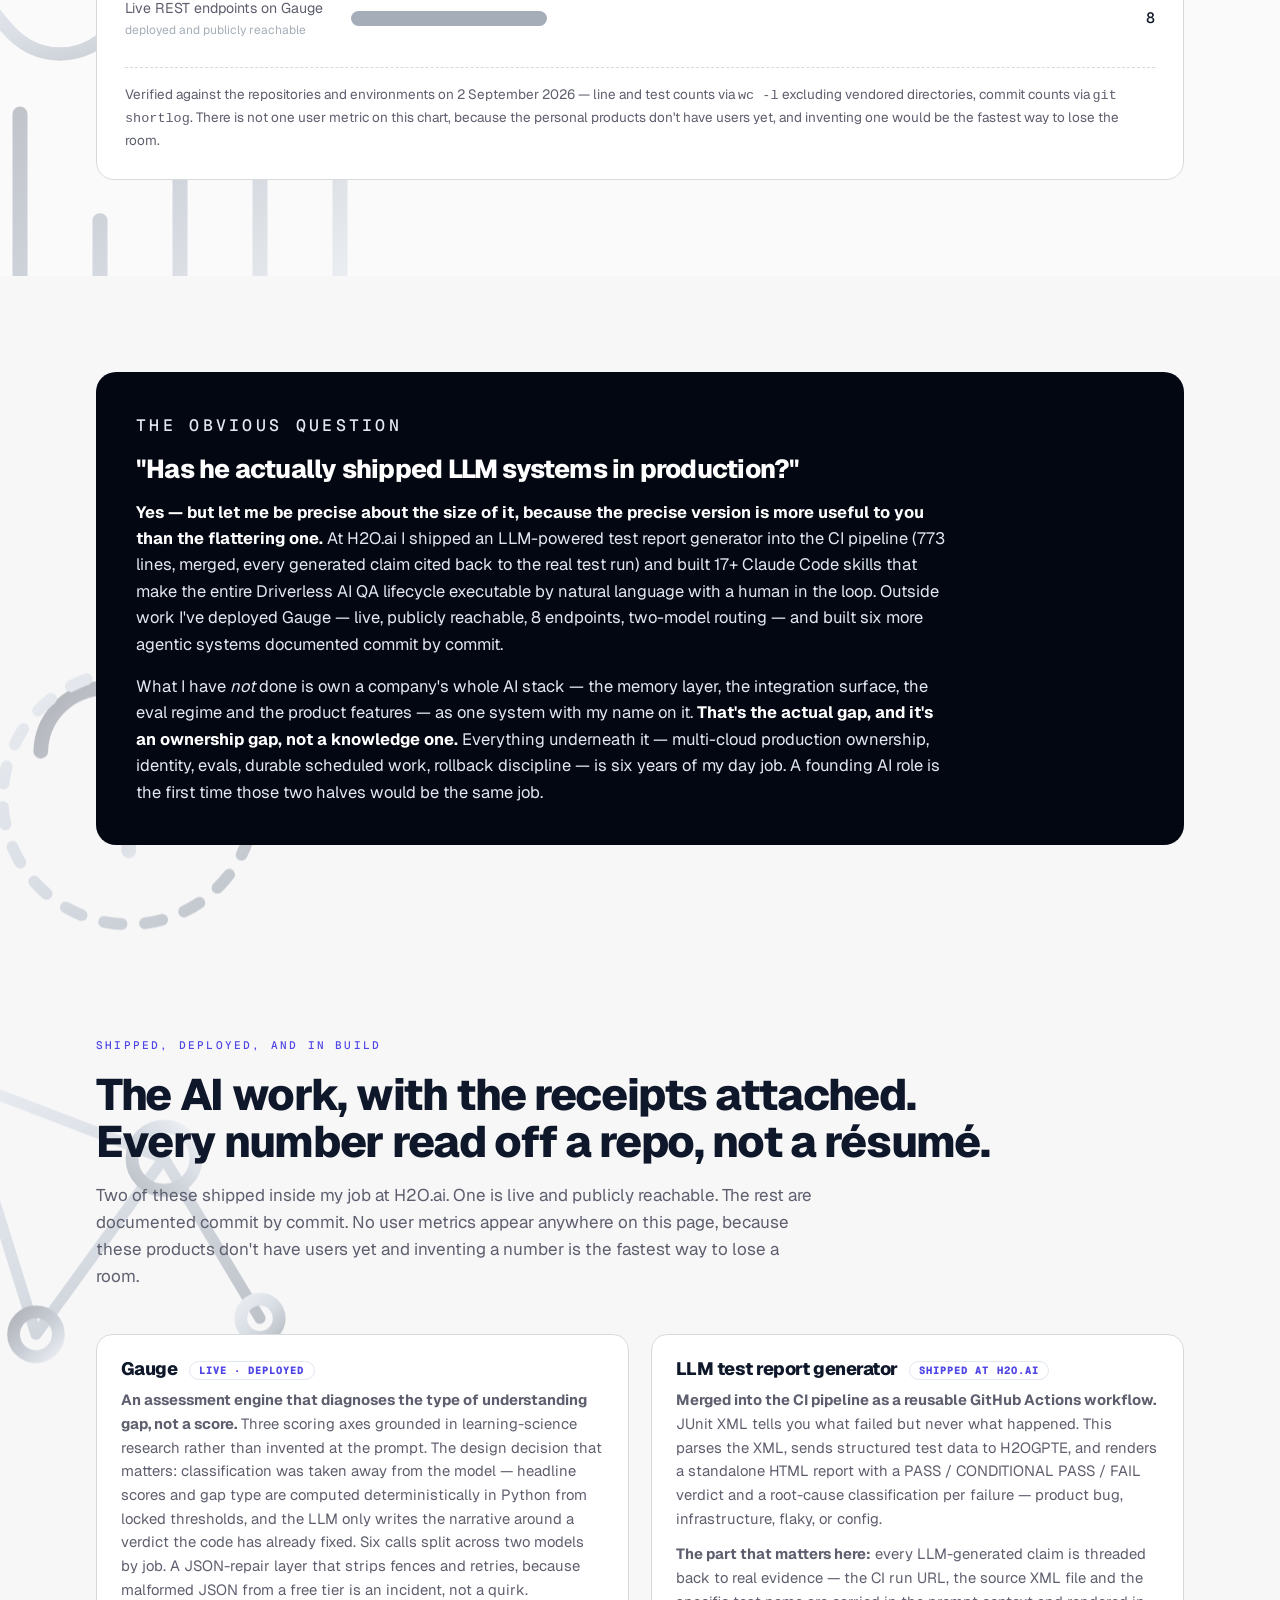
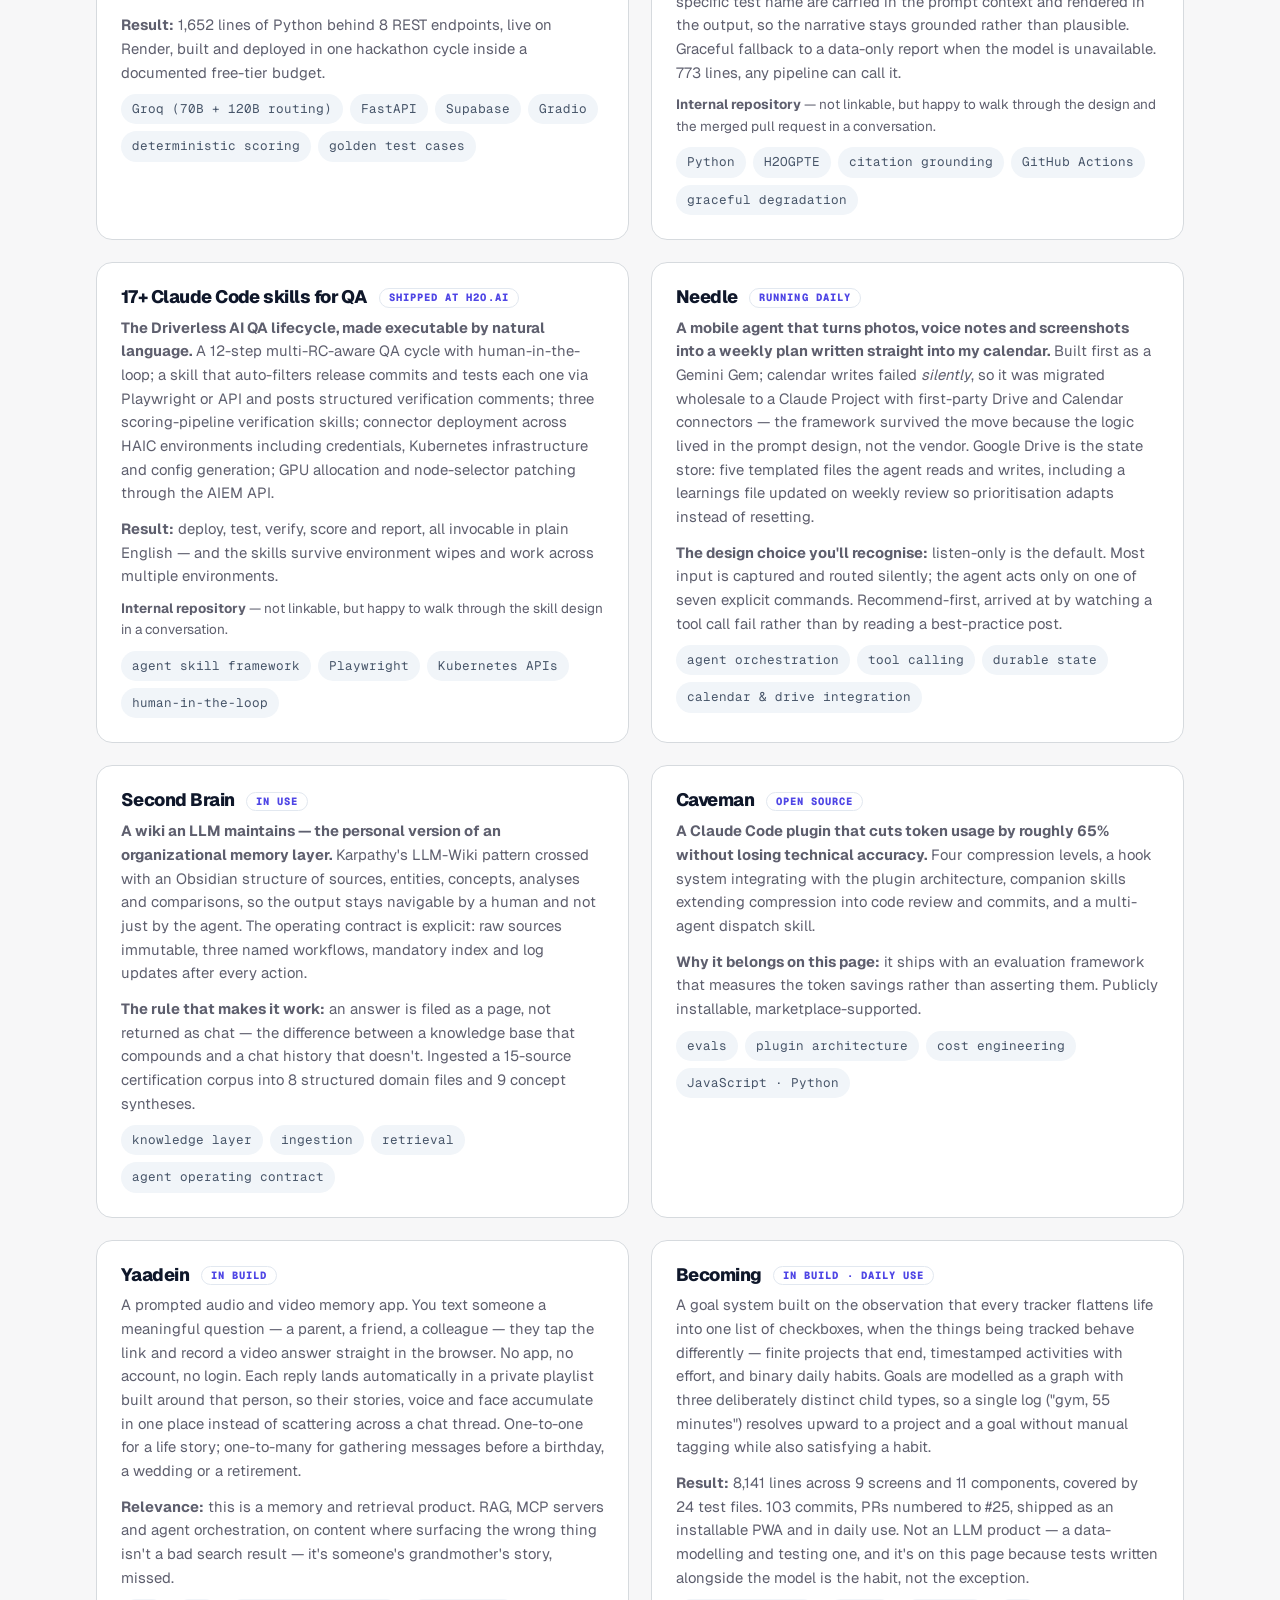
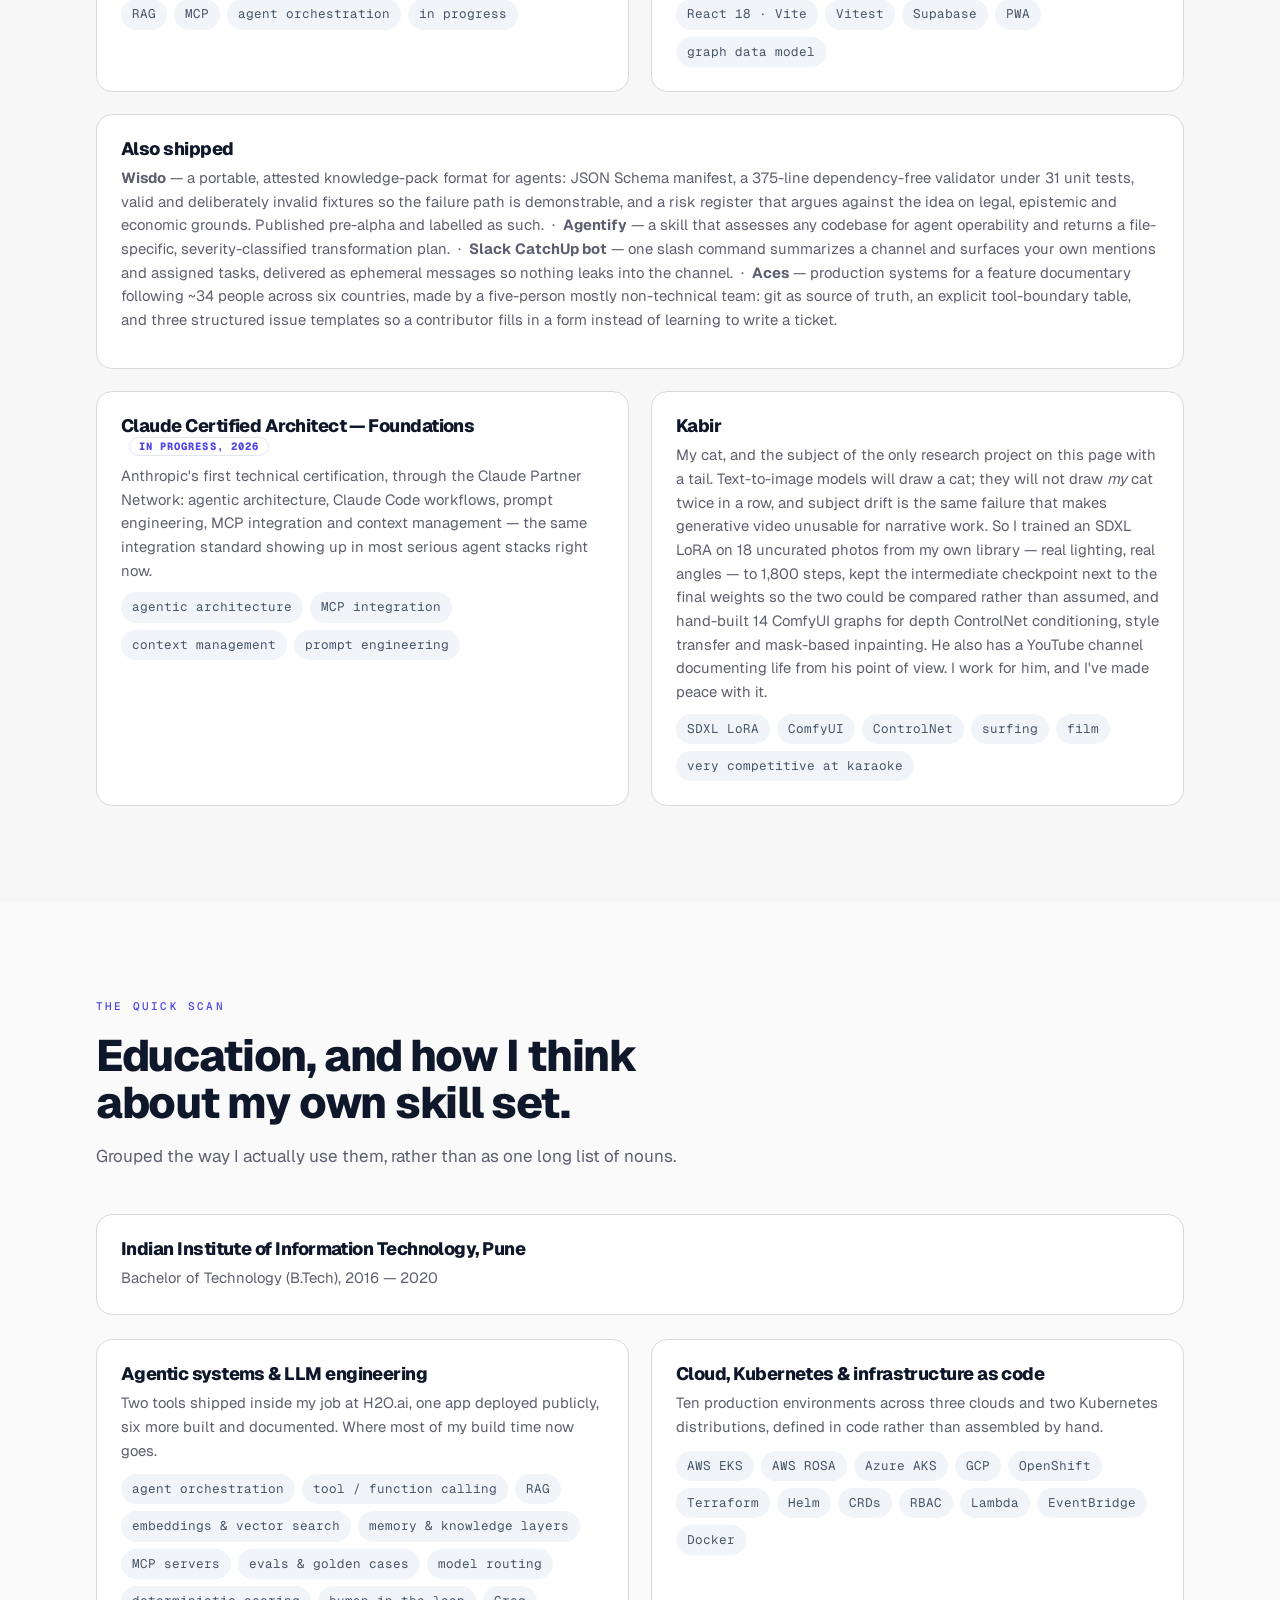
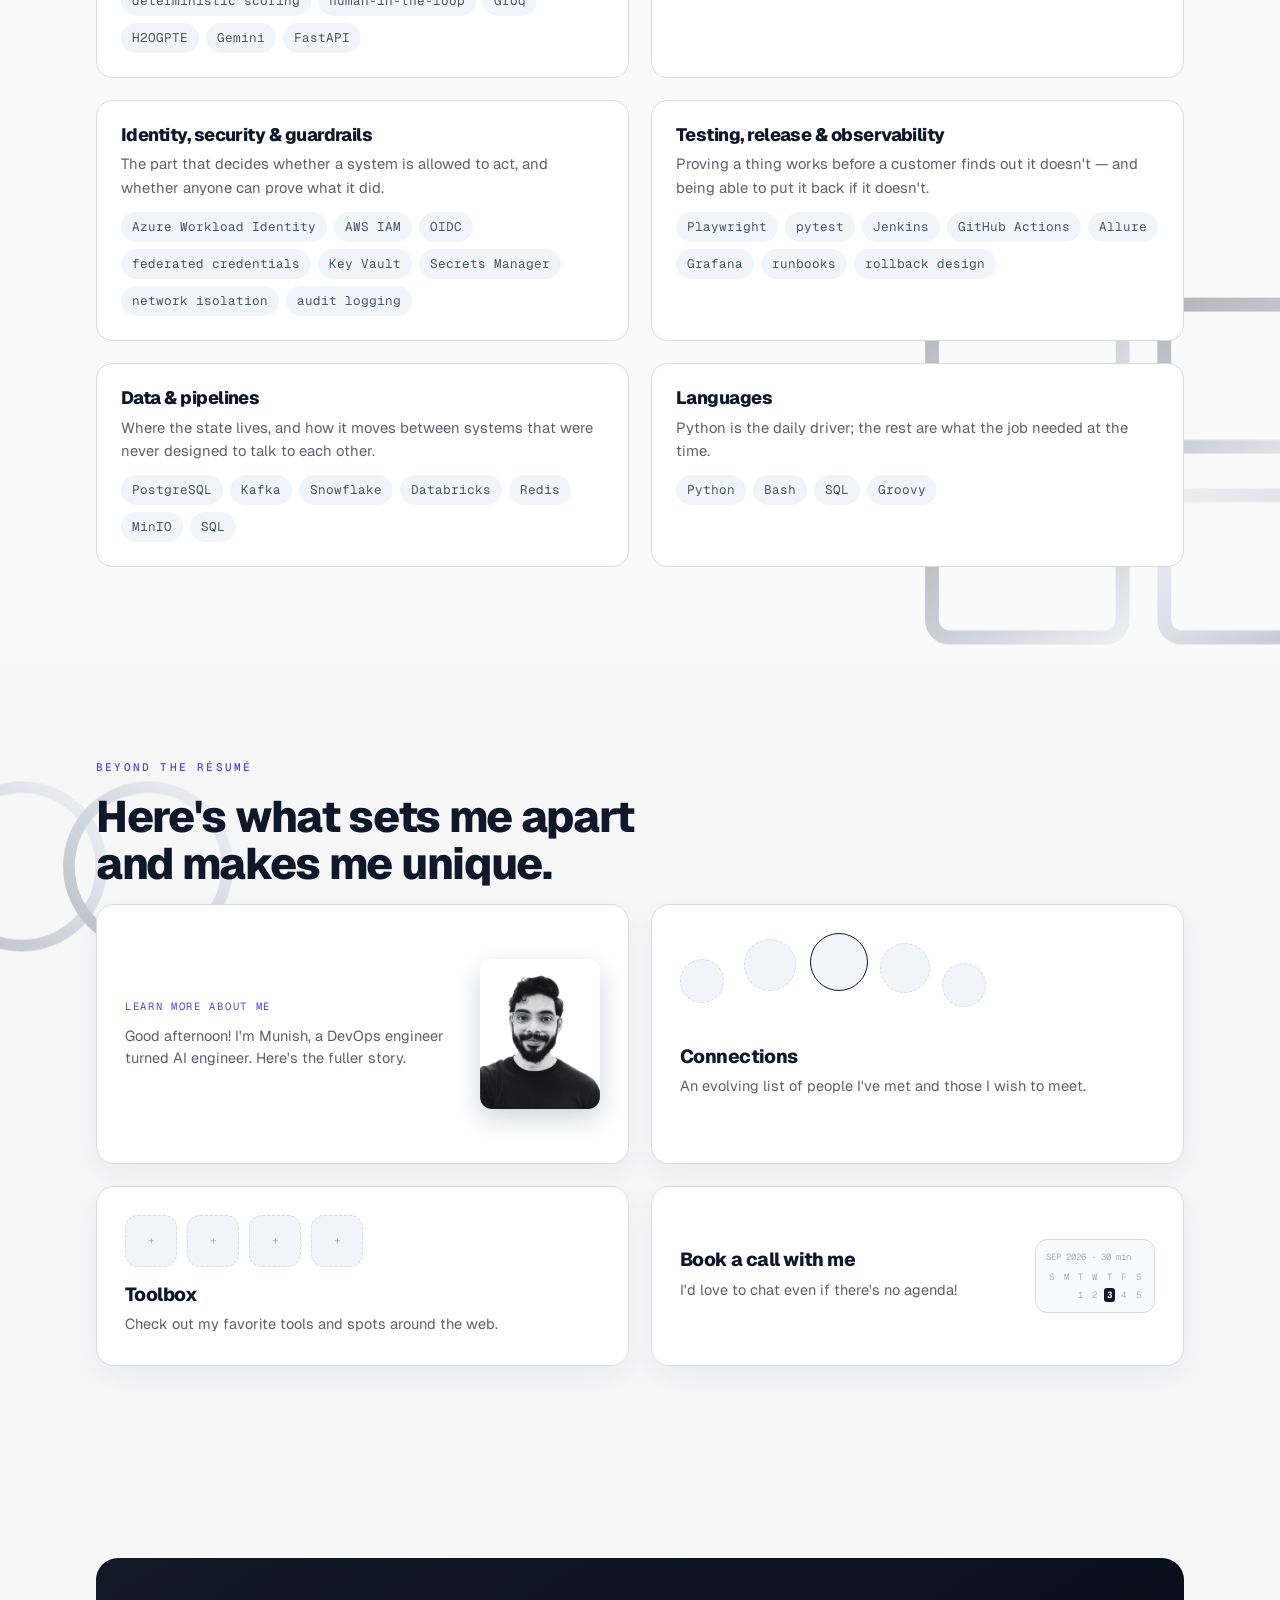
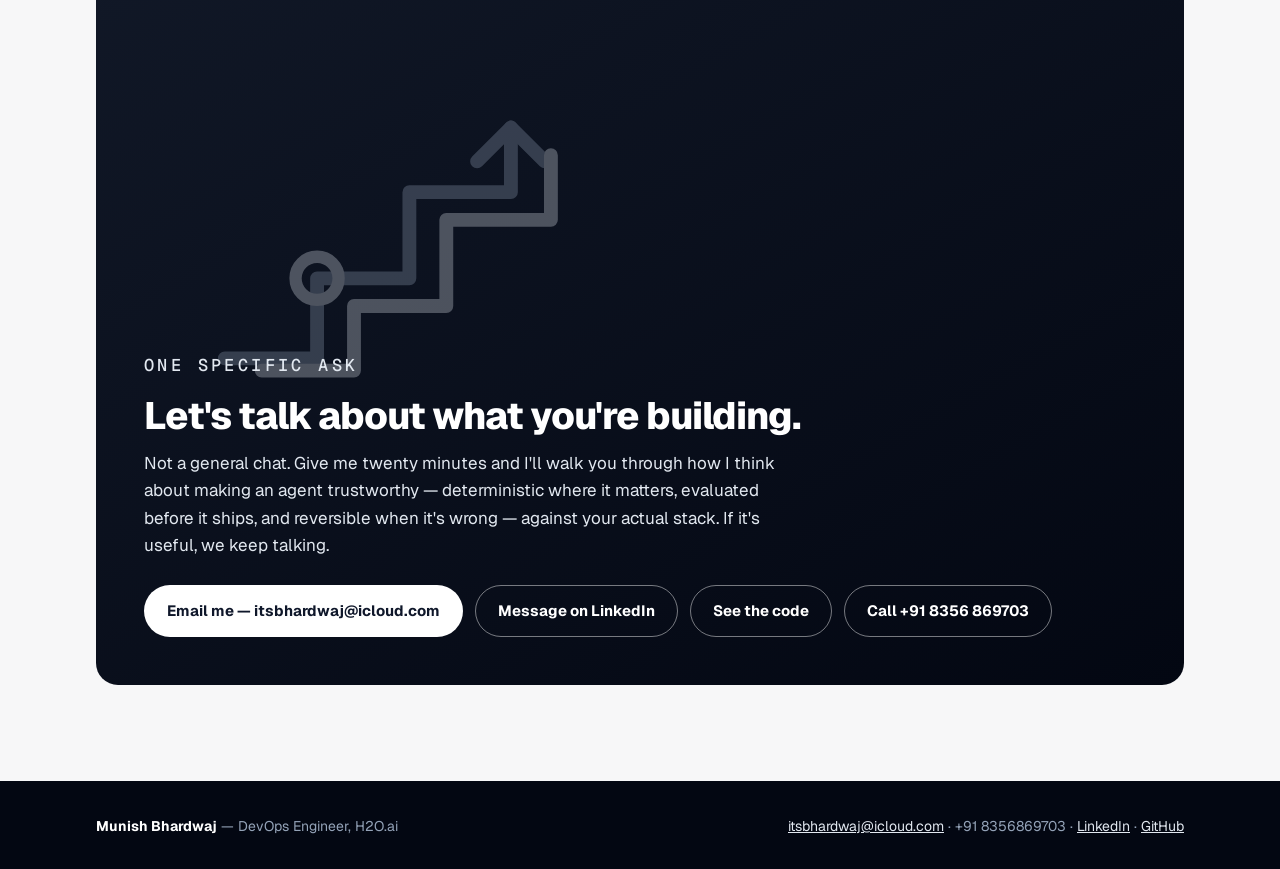
==== commit 415d6e46: "swap palette and fonts to braydoncoyer.dev's real tokens Removes the last of the ZenSpace-era palett" ====
--- a/index.html
+++ b/index.html
@@ -7,29 +7,30 @@
 <title>Munish Bhardwaj — DevOps Engineer → AI Engineer</title>
 <link rel="preconnect" href="https://fonts.googleapis.com">
 <link rel="preconnect" href="https://fonts.gstatic.com" crossorigin>
-<link href="https://fonts.googleapis.com/css2?family=Plus+Jakarta+Sans:ital,wght@0,400;0,500;0,600;0,700;0,800;1,400&family=IBM+Plex+Mono:wght@400;500&display=swap" rel="stylesheet">
+<link href="https://fonts.googleapis.com/css2?family=Geist:wght@400;500;600;700;800&family=Geist+Mono:wght@400;500&display=swap" rel="stylesheet">
 <style>
 /* ============================================================
-   PALETTE — default site palette. Company-tailored variants
-   live on company/<slug> branches; see repo CLAUDE.md.
+   PALETTE — sourced from braydoncoyer.dev's real Tailwind tokens.
+   Company-tailored variants live on company/<slug> branches;
+   see repo CLAUDE.md.
    ============================================================ */
 :root{
-  --navy:#0D1E45;        /* base dark surface */
-  --navy-lift:#15306F;   /* gradient bloom / dark cards */
-  --navy-deep:#081537;   /* deepest wells */
-  --lime:#BDFB6E;        /* primary CTA — navy only, fails on white */
-  --lime-deep:#A8E85B;
-  --sky:#67AEF4;         /* headline gradient start */
-  --mint:#7CB8B7;        /* headline gradient end */
-  --signal:#6EC384;      /* eyebrows on dark */
-  --signal-ink:#2E7D52;  /* eyebrows on light — contrast-safe */
-  --paper:#FBFCFF;
+  --navy:#111827;        /* base dark surface */
+  --navy-lift:#1E293B;   /* gradient bloom / dark cards */
+  --navy-deep:#030712;   /* deepest wells */
+  --lime:#FFFFFF;        /* primary CTA on dark — dark text */
+  --lime-deep:#E2E8F0;
+  --sky:#0F172A;         /* headline — flat, no gradient */
+  --mint:#0F172A;
+  --signal:#818CF8;      /* eyebrows on dark — indigo-400 */
+  --signal-ink:#4F46E5;  /* eyebrows on light — indigo-600, verified from braydoncoyer.dev */
+  --paper:#F7F7F8;
   --card:#FFFFFF;
-  --ink:#0B1834;
-  --grey:#5A6B8C;
-  --grey-soft:#8494B2;
-  --line:#D9DDE5;
-  --line-dark:#22386E;
+  --ink:#0F172A;
+  --grey:#5E5F6E;
+  --grey-soft:#A5AEB8;
+  --line:#D6DADE;
+  --line-dark:#334155;
   --maxw:1140px;
 }
 *{box-sizing:border-box}
@@ -37,12 +38,12 @@
 @media (prefers-reduced-motion:reduce){html{scroll-behavior:auto}*{transition:none!important;animation:none!important}}
 body{
   margin:0;background:var(--paper);color:var(--ink);
-  font-family:'Plus Jakarta Sans',-apple-system,BlinkMacSystemFont,'Segoe UI',sans-serif;
+  font-family:'Geist',-apple-system,BlinkMacSystemFont,'Segoe UI',sans-serif;
   font-size:16px;line-height:1.6;-webkit-font-smoothing:antialiased;
 }
 h1,h2,h3,h4{margin:0;font-weight:800;letter-spacing:-0.03em;line-height:1.08}
 p{margin:0 0 16px}
-a{color:#1B5FA8}
+a{color:#0F172A}
 .wrap{max-width:var(--maxw);margin:0 auto;padding:0 26px}
 section{padding:96px 0;position:relative;overflow:hidden}
 .wrap{position:relative;z-index:1}
@@ -62,23 +63,15 @@
   .deco{transition:none;transform:none!important}
 }
 
-/* colour wash behind light sections so nothing reads as flat white */
-.wash::before{content:"";position:absolute;inset:0;z-index:0;pointer-events:none;
-  background:
-    radial-gradient(760px 460px at 88% 8%, rgba(103,174,244,.13), transparent 66%),
-    radial-gradient(620px 420px at 4% 92%, rgba(124,184,183,.15), transparent 68%)}
-.wash.alt::before{
-  background:
-    radial-gradient(720px 440px at 6% 6%, rgba(189,251,110,.16), transparent 64%),
-    radial-gradient(680px 460px at 94% 90%, rgba(103,174,244,.12), transparent 68%)}
+.wash::before,.wash.alt::before{content:none}
 
 @media (max-width:1100px){.deco{display:none}}
 .dark{background:var(--navy);color:#fff}
 .dark a{color:var(--sky)}
-:focus-visible{outline:3px solid var(--sky);outline-offset:3px;border-radius:4px}
+:focus-visible{outline:3px solid #64748B;outline-offset:3px;border-radius:4px}
 
 /* eyebrow — small, uppercase, letterspaced section label */
-.eyebrow{font-family:'IBM Plex Mono',monospace;font-size:11px;font-weight:500;letter-spacing:.2em;
+.eyebrow{font-family:'Geist Mono',monospace;font-size:11px;font-weight:500;letter-spacing:.2em;
   text-transform:uppercase;color:var(--signal-ink);margin:0 0 16px}
 .dark .eyebrow{color:var(--signal)}
 
@@ -86,16 +79,15 @@
 .sec-title{font-size:clamp(30px,4.4vw,44px);margin-bottom:16px}
 .grad{background:linear-gradient(96deg,var(--sky),var(--mint));
   -webkit-background-clip:text;background-clip:text;color:transparent;display:block}
+.hero .grad{background:none;-webkit-text-fill-color:currentColor;color:#fff}
 .sec-lede{color:var(--grey);max-width:66ch;font-size:17px;margin:0 0 44px}
-.dark .sec-lede{color:#B9C7E4}
+.dark .sec-lede{color:#94A3B8}
 
 /* progress bar */
-#bar{position:fixed;top:0;left:0;height:3px;width:0;background:var(--lime);z-index:99}
+#bar{position:fixed;top:0;left:0;height:3px;width:0;background:var(--ink);z-index:99}
 
 /* ---------------- HERO ---------------- */
-.hero{position:relative;overflow:hidden;background:
-  radial-gradient(1100px 620px at 74% 18%, #1B3A80 0%, rgba(27,58,128,0) 62%),
-  linear-gradient(168deg,var(--navy) 0%, var(--navy-deep) 100%);
+.hero{position:relative;overflow:hidden;background:var(--navy);
   color:#fff;padding:78px 0 76px}
 /* decorative line motifs — abstract gradient-stroke shapes used throughout */
 .motifs{position:absolute;inset:0;pointer-events:none;overflow:hidden}
@@ -106,20 +98,20 @@
 @media (max-width:940px){.m-plan,.m-path{display:none}.m-net{width:320px;right:-90px;top:-30px;opacity:.18}}
 .hero-grid{position:relative;display:grid;grid-template-columns:1.15fr .9fr;gap:52px;align-items:start}
 .hero h1{font-size:clamp(36px,5.4vw,58px);line-height:1.02;margin-bottom:24px}
-.hero .lede{color:#C3D0EC;font-size:18px;max-width:52ch}
+.hero .lede{color:#E2E8F0;font-size:18px;max-width:52ch}
 .idline{font-size:17px;font-weight:700;color:#fff;margin:0 0 22px;letter-spacing:-.01em}
-.idline span{font-family:'IBM Plex Mono',monospace;font-size:12.5px;font-weight:400;
+.idline span{font-family:'Geist Mono',monospace;font-size:12.5px;font-weight:400;
   color:var(--signal);letter-spacing:.06em}
 
 .chips{display:flex;flex-wrap:wrap;gap:8px;margin:26px 0 12px;padding:0;list-style:none}
 .chips li{font-size:13px;padding:7px 13px;border-radius:999px;border:1px solid var(--line-dark);
-  background:rgba(255,255,255,.05);color:#D5DFF5}
-.roles{font-size:14px;color:#9FB3D9;margin:6px 0 26px}
+  background:rgba(255,255,255,.05);color:#E2E8F0}
+.roles{font-size:14px;color:#94A3B8;margin:6px 0 26px}
 .roles b{color:#fff;font-weight:600}
 .cta-row{display:flex;flex-wrap:wrap;gap:12px;margin-top:6px}
 .btn{display:inline-block;padding:13px 22px;border-radius:999px;font-weight:700;font-size:15px;
   text-decoration:none;border:1px solid transparent;cursor:pointer;font-family:inherit}
-.btn-lime{background:var(--lime);color:var(--navy)}
+.btn-lime{background:var(--lime);color:var(--ink)}
 .btn-lime:hover{background:var(--lime-deep)}
 .btn-ghost{border-color:rgba(255,255,255,.45);color:#fff;background:transparent}
 .btn-ghost:hover{background:rgba(255,255,255,.08)}
@@ -129,47 +121,47 @@
 /* control panel — resume readout tile */
 .panel{background:rgba(8,18,42,.72);border:1px solid var(--line-dark);border-radius:16px;overflow:hidden}
 .panel-top{display:flex;align-items:center;justify-content:space-between;padding:13px 16px;
-  border-bottom:1px solid var(--line-dark);font-family:'IBM Plex Mono',monospace;font-size:12px;color:#A7B8DA}
+  border-bottom:1px solid var(--line-dark);font-family:'Geist Mono',monospace;font-size:12px;color:#94A3B8}
 .dot{display:inline-block;width:8px;height:8px;border-radius:50%;background:var(--signal);margin-right:8px}
 .tiles{display:grid;grid-template-columns:repeat(2,1fr);gap:1px;background:var(--line-dark)}
-.tile{background:#0B1C41;padding:16px}
-.tile .k{font-family:'IBM Plex Mono',monospace;font-size:10px;letter-spacing:.14em;text-transform:uppercase;color:#8FA3CC}
+.tile{background:#1E293B;padding:16px}
+.tile .k{font-family:'Geist Mono',monospace;font-size:10px;letter-spacing:.14em;text-transform:uppercase;color:#94A3B8}
 .tile .v{font-size:27px;font-weight:800;margin-top:5px;letter-spacing:-.03em}
-.tile .n{font-size:12px;color:#93A6CE;margin-top:2px}
-.tile .v.zero{color:var(--sky)}
+.tile .n{font-size:12px;color:#94A3B8;margin-top:2px}
+.tile .v.zero{color:#94A3B8}
 .feed{padding:14px 16px;border-top:1px solid var(--line-dark)}
-.feed h4{font-family:'IBM Plex Mono',monospace;font-size:10px;letter-spacing:.14em;text-transform:uppercase;
-  color:#8FA3CC;font-weight:500;margin-bottom:10px}
+.feed h4{font-family:'Geist Mono',monospace;font-size:10px;letter-spacing:.14em;text-transform:uppercase;
+  color:#94A3B8;font-weight:500;margin-bottom:10px}
 .feed ul{list-style:none;margin:0;padding:0}
-.feed li{display:flex;gap:10px;font-size:13px;color:#D2DDF3;padding:6px 0;border-bottom:1px solid rgba(255,255,255,.05)}
+.feed li{display:flex;gap:10px;font-size:13px;color:#E2E8F0;padding:6px 0;border-bottom:1px solid rgba(255,255,255,.05)}
 .feed li:last-child{border-bottom:none}
-.feed .ts{font-family:'IBM Plex Mono',monospace;color:var(--signal);flex:0 0 46px;font-size:12px}
-.rec{margin:14px 16px 16px;padding:13px 14px;border-radius:12px;background:rgba(189,251,110,.09);
-  border:1px solid rgba(189,251,110,.3)}
-.rec .lbl{font-family:'IBM Plex Mono',monospace;font-size:10px;letter-spacing:.14em;text-transform:uppercase;color:var(--lime)}
-.rec p{margin:6px 0 0;font-size:13.5px;color:#E6F1FF}
+.feed .ts{font-family:'Geist Mono',monospace;color:var(--signal);flex:0 0 46px;font-size:12px}
+.rec{margin:14px 16px 16px;padding:13px 14px;border-radius:12px;background:rgba(255,255,255,.06);
+  border:1px solid rgba(255,255,255,.18)}
+.rec .lbl{font-family:'Geist Mono',monospace;font-size:10px;letter-spacing:.14em;text-transform:uppercase;color:var(--signal)}
+.rec p{margin:6px 0 0;font-size:13.5px;color:#E2E8F0}
 
 /* scroll cue */
-.cue{display:flex;align-items:center;gap:9px;margin:44px 0 0;font-family:'IBM Plex Mono',monospace;
-  font-size:11.5px;letter-spacing:.14em;text-transform:uppercase;color:#8FA3CC}
+.cue{display:flex;align-items:center;gap:9px;margin:44px 0 0;font-family:'Geist Mono',monospace;
+  font-size:11.5px;letter-spacing:.14em;text-transform:uppercase;color:#94A3B8}
 .cue b{display:inline-block;width:26px;height:26px;border:1px solid var(--line-dark);border-radius:50%;
   text-align:center;line-height:24px;color:var(--signal);font-weight:400}
 
 /* now marker */
-.now{display:inline-block;font-family:'IBM Plex Mono',monospace;font-size:10px;letter-spacing:.12em;
-  text-transform:uppercase;background:#E7F6EC;color:var(--signal-ink);border:1px solid #B9D9C4;
+.now{display:inline-block;font-family:'Geist Mono',monospace;font-size:10px;letter-spacing:.12em;
+  text-transform:uppercase;background:#F1F5F9;color:var(--signal-ink);border:1px solid #E2E8F0;
   border-radius:999px;padding:3px 9px;margin-left:9px;vertical-align:middle}
 .added{font-size:14px;color:var(--signal-ink);font-weight:600;margin:0 0 12px}
 
 /* scale chart */
 .scale{border:1px solid var(--line);border-radius:18px;background:var(--card);padding:28px}
 .srow{display:grid;grid-template-columns:210px 1fr 92px;align-items:center;gap:16px;padding:9px 0}
-.srow+.srow{border-top:1px solid #EEF2F8}
-.slabel{font-size:14.2px;color:#25355A}
+.srow+.srow{border-top:1px solid #F1F5F9}
+.slabel{font-size:14.2px;color:#5E5F6E}
 .slabel i{display:block;font-style:normal;font-size:12px;color:var(--grey-soft);margin-top:2px}
-.sbar{height:15px;border-radius:999px;background:linear-gradient(90deg,var(--navy),#3E6BC4)}
-.sbar.alt{background:linear-gradient(90deg,#2E7D52,#8FD46A)}
-.sval{font-family:'IBM Plex Mono',monospace;font-size:15px;font-weight:500;color:var(--navy);text-align:right}
+.sbar{height:15px;border-radius:999px;background:var(--ink)}
+.sbar.alt{background:var(--grey-soft)}
+.sval{font-family:'Geist Mono',monospace;font-size:15px;font-weight:500;color:var(--navy);text-align:right}
 .note{font-size:13.5px;color:var(--grey);margin:18px 0 0;padding-top:16px;border-top:1px dashed var(--line)}
 @media (max-width:640px){.srow{grid-template-columns:1fr 68px;gap:8px}.sbar{grid-column:1/-1;order:3}}
 
@@ -183,7 +175,7 @@
 .portrait .cap{font-size:16.5px;color:var(--grey);line-height:1.62;padding:34px 38px 34px 0}
 .portrait .cap b{display:block;font-size:30px;color:var(--ink);margin-bottom:4px;letter-spacing:-.03em;
   font-weight:800;line-height:1.1}
-.portrait .cap .kicker{display:block;font-family:'IBM Plex Mono',monospace;font-size:11.5px;
+.portrait .cap .kicker{display:block;font-family:'Geist Mono',monospace;font-size:11.5px;
   letter-spacing:.16em;text-transform:uppercase;color:var(--signal-ink);margin-bottom:16px}
 @media (max-width:900px){.portrait{grid-template-columns:1fr}
   .portrait-frame{width:100%;height:340px}
@@ -193,73 +185,73 @@
 
 /* collapsible case rows */
 .case-head{cursor:pointer;display:block;width:100%;text-align:left;font-family:inherit;border:none;border-bottom:1px solid var(--line)}
-.case-head:hover{background:#EDF3FC}
+.case-head:hover{background:#F1F5F9}
 .case-sum{font-size:14.5px;color:var(--grey);margin-top:8px;max-width:74ch}
-.case-toggle{float:right;font-family:'IBM Plex Mono',monospace;font-size:13px;color:var(--grey-soft)}
+.case-toggle{float:right;font-family:'Geist Mono',monospace;font-size:13px;color:var(--grey-soft)}
 .pair{display:none}
 .case.open .pair{display:grid}
 
 /* ---------------- TIMELINE ---------------- */
-.hint{display:inline-flex;align-items:center;gap:9px;background:#EAF2FE;color:var(--ink);
-  border:1px solid #C3D8F4;border-radius:999px;padding:9px 17px;font-size:13.5px;font-weight:600;margin:0 0 26px}
+.hint{display:inline-flex;align-items:center;gap:9px;background:#F1F5F9;color:var(--ink);
+  border:1px solid #E2E8F0;border-radius:999px;padding:9px 17px;font-size:13.5px;font-weight:600;margin:0 0 26px}
 .hint span{color:var(--signal-ink)}
 .tl{border-left:2px solid var(--line);margin-left:8px}
 .tl-item{position:relative;padding:0 0 6px 26px}
 .tl-btn{width:100%;text-align:left;background:none;border:none;padding:16px 12px 16px 0;cursor:pointer;
   font-family:inherit;display:flex;justify-content:space-between;gap:18px;align-items:baseline;border-radius:8px}
-.tl-btn:hover{background:#F1F5FC}
+.tl-btn:hover{background:#F1F5F9}
 .tl-btn h3{font-size:19px}
 .tl-btn .co{color:var(--grey);font-size:14.5px;margin-top:3px}
-.tl-btn .dt{font-family:'IBM Plex Mono',monospace;font-size:12.5px;color:var(--grey-soft);white-space:nowrap}
+.tl-btn .dt{font-family:'Geist Mono',monospace;font-size:12.5px;color:var(--grey-soft);white-space:nowrap}
 .tl-item::before{content:"";position:absolute;left:-7px;top:26px;width:12px;height:12px;border-radius:50%;
   background:var(--navy);border:2px solid var(--paper)}
 .tl-body{display:none;padding:2px 12px 20px 0}
 .tl-body.open{display:block}
-.tl-body ul{margin:0;padding-left:18px;color:#33456B}
+.tl-body ul{margin:0;padding-left:18px;color:#5E5F6E}
 .tl-body li{margin-bottom:9px;font-size:15px}
-.tl-btn .caret{color:var(--grey-soft);font-size:13px;font-family:'IBM Plex Mono',monospace}
+.tl-btn .caret{color:var(--grey-soft);font-size:13px;font-family:'Geist Mono',monospace}
 
 /* ---------------- CASE STUDIES ---------------- */
-.cases .hint{background:rgba(124,184,183,.12);border-color:#2E5A6E;color:#DCE9FF}
+.cases .hint{background:rgba(124,184,183,.12);border-color:#334155;color:#E2E8F0}
 .cases .hint span{color:var(--lime)}
 
 /* numbered rail + card */
 .case{display:grid;grid-template-columns:66px 1fr;gap:0;margin-bottom:22px}
 .rail{position:relative;display:flex;justify-content:center;padding-top:26px}
-.rail .num{font-family:'IBM Plex Mono',monospace;font-size:22px;font-weight:500;color:var(--mint);
+.rail .num{font-family:'Geist Mono',monospace;font-size:22px;font-weight:500;color:var(--mint);
   letter-spacing:-.02em;position:relative;z-index:1;background:var(--navy);padding:0 0 8px}
 .rail::before{content:"";position:absolute;top:0;bottom:-22px;left:50%;width:2px;margin-left:-1px;
   background:linear-gradient(180deg,rgba(124,184,183,.55),rgba(124,184,183,.12))}
 .case:last-of-type .rail::before{bottom:34px}
 .case.open .rail .num{color:var(--lime)}
 
-.card{border:1px solid var(--line-dark);border-radius:18px;background:#0B1C41;overflow:hidden}
-.case.open .card{border-color:#33538F}
+.card{border:1px solid var(--line-dark);border-radius:18px;background:#1E293B;overflow:hidden}
+.case.open .card{border-color:#334155}
 
 .case-head{cursor:pointer;display:block;width:100%;text-align:left;font-family:inherit;
   border:none;background:transparent;color:#fff;padding:22px 24px}
 .case-head:hover{background:rgba(103,174,244,.07)}
 .case-head .n{display:none}
 .case-head h3{font-size:20.5px;color:#fff;padding-right:34px}
-.case-sum{font-size:14.4px;color:#A9BCE0;margin:9px 0 0;max-width:74ch}
-.case-toggle{float:right;font-family:'IBM Plex Mono',monospace;font-size:14px;color:var(--mint)}
+.case-sum{font-size:14.4px;color:#94A3B8;margin:9px 0 0;max-width:74ch}
+.case-toggle{float:right;font-family:'Geist Mono',monospace;font-size:14px;color:var(--mint)}
 
 /* two-tone comparison */
 .pair{display:none;position:relative;grid-template-columns:1fr 1fr;border-top:1px solid var(--line-dark)}
 .case.open .pair{display:grid}
 .side{padding:24px}
 .side{background:#FFFFFF}
-.side+.side{background:#0F2249;border-left:1px solid var(--line-dark)}
-.side .tag{font-family:'IBM Plex Mono',monospace;font-size:10.5px;letter-spacing:.14em;text-transform:uppercase;
+.side+.side{background:#1E293B;border-left:1px solid var(--line-dark)}
+.side .tag{font-family:'Geist Mono',monospace;font-size:10.5px;letter-spacing:.14em;text-transform:uppercase;
   color:var(--grey-soft);margin-bottom:16px}
 .side+.side .tag{color:var(--mint)}
 .car{margin-bottom:14px}
 .car .l{font-size:11.5px;font-weight:700;letter-spacing:.05em;color:var(--grey-soft);text-transform:uppercase}
-.car p{margin:3px 0 0;font-size:14.7px;color:#25355A;line-height:1.55}
-.side+.side .car .l{color:#8FA3CC}
-.side+.side .car p{color:#D7E2F7}
+.car p{margin:3px 0 0;font-size:14.7px;color:#5E5F6E;line-height:1.55}
+.side+.side .car .l{color:#94A3B8}
+.side+.side .car p{color:#E2E8F0}
 .sowhat{margin-top:18px;padding:13px 15px;border-radius:11px;background:rgba(189,251,110,.1);
-  border:1px solid rgba(189,251,110,.3);font-size:14px;color:#EAF7DA;font-weight:600}
+  border:1px solid rgba(189,251,110,.3);font-size:14px;color:#E2E8F0;font-weight:600}
 
 /* 4. connector — draws left to right when a row opens */
 .conn{position:absolute;left:50%;top:0;width:96px;height:56px;margin-left:-48px;pointer-events:none;z-index:2}
@@ -292,22 +284,22 @@
 /* ---------------- OBJECTION ---------------- */
 .obj{background:var(--navy-deep);border-radius:20px;padding:40px;color:#fff}
 .obj h3{font-size:26px;margin-bottom:16px}
-.obj p{color:#C3D0EC;max-width:74ch;font-size:16.5px}
+.obj p{color:#E2E8F0;max-width:74ch;font-size:16.5px}
 .obj strong{color:#fff}
 
 /* ---------------- FRAMEWORK ---------------- */
 .phases{display:grid;grid-template-columns:repeat(3,1fr);gap:18px}
-.phase{background:#0B1C41;border:1px solid var(--line-dark);border-radius:16px;padding:24px;position:relative}
-.phase .step{font-family:'IBM Plex Mono',monospace;font-size:11px;letter-spacing:.16em;color:var(--signal)}
+.phase{background:#1E293B;border:1px solid var(--line-dark);border-radius:16px;padding:24px;position:relative}
+.phase .step{font-family:'Geist Mono',monospace;font-size:11px;letter-spacing:.16em;color:var(--signal)}
 .phase h3{font-size:22px;margin:8px 0 4px}
-.phase .win{font-size:13px;color:#96A9D2;font-family:'IBM Plex Mono',monospace;margin-bottom:16px}
-.phase h4{font-size:11px;letter-spacing:.13em;text-transform:uppercase;color:#8FA3CC;
-  font-family:'IBM Plex Mono',monospace;font-weight:500;margin:16px 0 7px}
-.phase p,.phase li{font-size:14.3px;color:#D2DDF3;line-height:1.55}
+.phase .win{font-size:13px;color:#94A3B8;font-family:'Geist Mono',monospace;margin-bottom:16px}
+.phase h4{font-size:11px;letter-spacing:.13em;text-transform:uppercase;color:#94A3B8;
+  font-family:'Geist Mono',monospace;font-weight:500;margin:16px 0 7px}
+.phase p,.phase li{font-size:14.3px;color:#E2E8F0;line-height:1.55}
 .phase ul{margin:0;padding-left:17px}
 .phase li{margin-bottom:6px}
 .metric{margin-top:16px;padding:11px 13px;border-radius:10px;background:rgba(189,251,110,.09);
-  border:1px solid rgba(189,251,110,.28);font-size:13.5px;color:#EAF7DA}
+  border:1px solid rgba(189,251,110,.28);font-size:13.5px;color:#E2E8F0}
 
 /* ---------------- GRIDS ---------------- */
 .g2{display:grid;grid-template-columns:1fr 1fr;gap:22px}
@@ -316,14 +308,14 @@
 .box h3{font-size:18px;margin-bottom:8px}
 .box p{font-size:14.8px;color:var(--grey);margin-bottom:12px}
 .tags{display:flex;flex-wrap:wrap;gap:7px;list-style:none;margin:0;padding:0}
-.tags li{font-size:12.6px;padding:5px 11px;border-radius:999px;background:#EEF3FB;color:#2B3F6B;
-  font-family:'IBM Plex Mono',monospace}
-.tags li.soft{background:#F2F6E9;color:#3C5A22}
-.wip{display:inline-block;font-family:'IBM Plex Mono',monospace;font-size:10.5px;letter-spacing:.1em;
-  text-transform:uppercase;color:var(--signal-ink);border:1px solid #B9D9C4;border-radius:999px;padding:3px 9px;margin-left:8px;vertical-align:middle}
+.tags li{font-size:12.6px;padding:5px 11px;border-radius:999px;background:#F1F5F9;color:#475569;
+  font-family:'Geist Mono',monospace}
+.tags li.soft{background:#F1F5F9;color:#475569}
+.wip{display:inline-block;font-family:'Geist Mono',monospace;font-size:10.5px;letter-spacing:.1em;
+  text-transform:uppercase;color:var(--signal-ink);border:1px solid #E2E8F0;border-radius:999px;padding:3px 9px;margin-left:8px;vertical-align:middle}
 
 /* conviction callout */
-.conviction{border-left:4px solid var(--lime-deep);background:#F6FBEE;padding:24px 28px;border-radius:0 14px 14px 0;margin-top:34px}
+.conviction{border-left:4px solid var(--ink);background:#F1F5F9;padding:24px 28px;border-radius:0 14px 14px 0;margin-top:34px}
 .conviction p{font-size:19px;font-weight:600;color:var(--ink);margin:0;line-height:1.45;letter-spacing:-.01em}
 
 /* testimonials */
@@ -335,9 +327,9 @@
 @media (max-width:640px){.cta-watermark{width:180px;right:-40px;bottom:-30px;opacity:.13}}
 .cta-card > *{position:relative;z-index:1}
 .cta-card h2{font-size:clamp(28px,4vw,38px);margin-bottom:14px}
-.cta-card p{color:#C3D0EC;max-width:60ch;font-size:17px}
-footer{background:var(--navy-deep);color:#93A6CE;padding:34px 0;font-size:14px}
-footer a{color:#C3D0EC}
+.cta-card p{color:#E2E8F0;max-width:60ch;font-size:17px}
+footer{background:var(--navy-deep);color:#94A3B8;padding:34px 0;font-size:14px}
+footer a{color:#E2E8F0}
 .foot{display:flex;flex-wrap:wrap;gap:10px 26px;align-items:center;justify-content:space-between}
 
 /* motifs: draw in when they enter view, then drift gently on scroll */
@@ -418,19 +410,19 @@
 .bento-card p{font-size:14.5px;color:var(--grey);margin:0;line-height:1.55}
 .bento-learn{min-height:260px;display:flex;align-items:center;gap:22px}
 .bento-learn .txt{flex:1}
-.bento-learn .txt .kicker{display:block;font-family:'IBM Plex Mono',monospace;font-size:10.5px;
+.bento-learn .txt .kicker{display:block;font-family:'Geist Mono',monospace;font-size:10.5px;
   letter-spacing:.16em;text-transform:uppercase;color:var(--signal-ink);margin-bottom:10px}
 .bento-learn img{width:120px;height:150px;object-fit:cover;object-position:center 32%;
   border-radius:12px;flex-shrink:0;box-shadow:0 10px 24px rgba(13,30,69,.18)}
 .bento-toolbox{min-height:180px}
 .tool-row{display:flex;gap:10px;margin-bottom:18px}
 .tool-tile{width:52px;height:52px;border-radius:13px;border:1.5px dashed var(--line);
-  background:#F6F8FC;display:flex;align-items:center;justify-content:center;
-  font-family:'IBM Plex Mono',monospace;font-size:11px;color:var(--grey-soft)}
+  background:#F1F5F9;display:flex;align-items:center;justify-content:center;
+  font-family:'Geist Mono',monospace;font-size:11px;color:var(--grey-soft)}
 .bento-connections{min-height:260px}
 .conn-orbit{position:relative;height:96px;margin-bottom:18px}
 .conn-dot{position:absolute;width:44px;height:44px;border-radius:50%;border:1.5px dashed var(--line);
-  background:#F6F8FC;top:26px}
+  background:#F1F5F9;top:26px}
 .conn-dot.c1{left:0}
 .conn-dot.c2{left:64px;top:6px;width:52px;height:52px}
 .conn-dot.c3{left:130px;top:0;width:58px;height:58px;border-style:solid;border-color:var(--sky)}
@@ -438,10 +430,10 @@
 .conn-dot.c5{left:262px;top:30px}
 .bento-call{min-height:180px;display:flex;align-items:center;gap:22px;flex-wrap:wrap}
 .bento-call .txt{flex:1;min-width:180px}
-.call-visual{width:120px;border:1px solid var(--line);border-radius:12px;padding:10px;background:#F9FAFC;
-  font-family:'IBM Plex Mono',monospace;font-size:9px;color:var(--grey-soft)}
+.call-visual{width:120px;border:1px solid var(--line);border-radius:12px;padding:10px;background:#F8FAFC;
+  font-family:'Geist Mono',monospace;font-size:9px;color:var(--grey-soft)}
 .call-visual .dow{display:grid;grid-template-columns:repeat(7,1fr);gap:3px;text-align:center;margin-top:6px}
-.call-visual .dow span.hi{background:var(--lime);color:var(--navy);border-radius:3px;font-weight:700}
+.call-visual .dow span.hi{background:var(--ink);color:#fff;border-radius:3px;font-weight:700}
 @media (max-width:900px){
   .bento{grid-template-columns:1fr}
   .bento-learn{flex-direction:column;text-align:center}
@@ -454,13 +446,13 @@
 <svg width="0" height="0" style="position:absolute" aria-hidden="true">
   <defs>
     <linearGradient id="gA" x1="0" y1="0" x2="1" y2="1">
-      <stop offset="0%" stop-color="#0D1E45"/><stop offset="55%" stop-color="#3E6BC4"/><stop offset="100%" stop-color="#7CB8B7"/>
+      <stop offset="0%" stop-color="#111827"/><stop offset="55%" stop-color="#64748B"/><stop offset="100%" stop-color="#CBD5E1"/>
     </linearGradient>
     <linearGradient id="gB" x1="0" y1="1" x2="1" y2="0">
-      <stop offset="0%" stop-color="#2E7D52"/><stop offset="60%" stop-color="#7CB8B7"/><stop offset="100%" stop-color="#BDFB6E"/>
+      <stop offset="0%" stop-color="#334155"/><stop offset="60%" stop-color="#94A3B8"/><stop offset="100%" stop-color="#E2E8F0"/>
     </linearGradient>
     <linearGradient id="gC" x1="0" y1="0" x2="1" y2="1">
-      <stop offset="0%" stop-color="#7CB8B7"/><stop offset="50%" stop-color="#67AEF4"/><stop offset="100%" stop-color="#BDFB6E"/>
+      <stop offset="0%" stop-color="#CBD5E1"/><stop offset="50%" stop-color="#94A3B8"/><stop offset="100%" stop-color="#334155"/>
     </linearGradient>
   </defs>
 </svg>
@@ -588,12 +580,12 @@
 
 
 <!-- ==================== SCALE ==================== -->
-<section class="wash alt" style="background:#F4F7FC">
+<section class="wash alt" style="background:#FAFAFA">
   <svg class="deco light" style="bottom:-90px;left:-110px;width:500px" viewBox="0 0 300 300" xmlns="http://www.w3.org/2000/svg" fill="none" aria-hidden="true"><g stroke="url(#gA)" stroke-width="9" stroke-linecap="round"><path pathLength="1" d="M30 240 V180 M78 240 V132 M126 240 V196 M174 240 V96 M222 240 V150 M270 240 V60"/></g><path pathLength="1" d="M18 40 C60 40, 60 96, 102 96 S144 40, 186 40 S228 96, 270 96" stroke="url(#gC)" stroke-width="8" stroke-linecap="round"/></svg>
   <div class="wrap">
     <p class="eyebrow">The receipts</p>
     <h2 class="sec-title">Nine numbers, every one of them<span class="grad">read off a repo or an environment.</span></h2>
-    <p class="sec-lede">Bars are drawn on a logarithmic scale, because the honest range here spans three orders of magnitude and a linear chart would render most of it invisible. Green bars are personal projects; navy is work at H2O.ai.</p>
+    <p class="sec-lede">Bars are drawn on a logarithmic scale, because the honest range here spans three orders of magnitude and a linear chart would render most of it invisible. Lighter bars are personal projects; darker is work at H2O.ai.</p>
     <div class="scale">
       <div class="srow">
         <div class="slabel">Test functions in the H2O.ai suite<i>Python, across 18 modules</i></div>
@@ -678,7 +670,7 @@
         <h3>LLM test report generator <span class="wip">Shipped at H2O.ai</span></h3>
         <p><b>Merged into the CI pipeline as a reusable GitHub Actions workflow.</b> JUnit XML tells you what failed but never what happened. This parses the XML, sends structured test data to H2OGPTE, and renders a standalone HTML report with a PASS / CONDITIONAL PASS / FAIL verdict and a root-cause classification per failure — product bug, infrastructure, flaky, or config.</p>
         <p style="margin-bottom:10px"><b>The part that matters here:</b> every LLM-generated claim is threaded back to real evidence — the CI run URL, the source XML file and the specific test name are carried in the prompt context and rendered in the output, so the narrative stays grounded rather than plausible. Graceful fallback to a data-only report when the model is unavailable. 773 lines, any pipeline can call it.</p>
-        <p style="margin-bottom:10px;font-size:13.5px;color:#5A6B8C"><b>Internal repository</b> — not linkable, but happy to walk through the design and the merged pull request in a conversation.</p>
+        <p style="margin-bottom:10px;font-size:13.5px;color:#5E5F6E"><b>Internal repository</b> — not linkable, but happy to walk through the design and the merged pull request in a conversation.</p>
         <ul class="tags"><li>Python</li><li>H2OGPTE</li><li>citation grounding</li><li>GitHub Actions</li><li>graceful degradation</li></ul>
       </div>
 
@@ -686,7 +678,7 @@
         <h3>17+ Claude Code skills for QA <span class="wip">Shipped at H2O.ai</span></h3>
         <p><b>The Driverless AI QA lifecycle, made executable by natural language.</b> A 12-step multi-RC-aware QA cycle with human-in-the-loop; a skill that auto-filters release commits and tests each one via Playwright or API and posts structured verification comments; three scoring-pipeline verification skills; connector deployment across HAIC environments including credentials, Kubernetes infrastructure and config generation; GPU allocation and node-selector patching through the AIEM API.</p>
         <p style="margin-bottom:10px"><b>Result:</b> deploy, test, verify, score and report, all invocable in plain English — and the skills survive environment wipes and work across multiple environments.</p>
-        <p style="margin-bottom:10px;font-size:13.5px;color:#5A6B8C"><b>Internal repository</b> — not linkable, but happy to walk through the skill design in a conversation.</p>
+        <p style="margin-bottom:10px;font-size:13.5px;color:#5E5F6E"><b>Internal repository</b> — not linkable, but happy to walk through the skill design in a conversation.</p>
         <ul class="tags"><li>agent skill framework</li><li>Playwright</li><li>Kubernetes APIs</li><li>human-in-the-loop</li></ul>
       </div>
 
@@ -748,7 +740,7 @@
 </section>
 
 <!-- ==================== EDUCATION & SKILLS ==================== -->
-<section class="wash" style="background:#F4F7FC">
+<section class="wash" style="background:#FAFAFA">
   <svg class="deco light" style="bottom:-110px;right:-120px;width:520px" viewBox="0 0 300 300" xmlns="http://www.w3.org/2000/svg" fill="none" aria-hidden="true"><g stroke="url(#gA)" stroke-width="8" stroke-linejoin="round"><rect x="30" y="30" width="110" height="82" rx="10"/><rect x="164" y="30" width="110" height="82" rx="10"/><rect x="30" y="140" width="110" height="82" rx="10"/></g><g stroke="url(#gC)" stroke-width="8" stroke-linejoin="round"><rect x="164" y="140" width="110" height="82" rx="10"/><path pathLength="1" d="M190 181 h58"/></g></svg>
   <div class="wrap">
     <p class="eyebrow">The quick scan</p>
@@ -858,11 +850,11 @@
     <div class="cta-card">
       <svg class="cta-watermark" viewBox="0 0 260 220" xmlns="http://www.w3.org/2000/svg" fill="none" aria-hidden="true">
         <g stroke-linecap="round" stroke-linejoin="round" stroke-width="9">
-          <path d="M20 190 L80 190 L80 138 L140 138 L140 82 L206 82 L206 40" stroke="#7CB8B7"/>
-          <path d="M184 62 L206 40 L228 62" stroke="#7CB8B7"/>
-          <path d="M44 198 L104 198 L104 156 L164 156 L164 100 L232 100 L232 58" stroke="#BDFB6E"/>
+          <path d="M20 190 L80 190 L80 138 L140 138 L140 82 L206 82 L206 40" stroke="#94A3B8"/>
+          <path d="M184 62 L206 40 L228 62" stroke="#94A3B8"/>
+          <path d="M44 198 L104 198 L104 156 L164 156 L164 100 L232 100 L232 58" stroke="#E2E8F0"/>
         </g>
-        <circle cx="80" cy="138" r="14" fill="none" stroke="#BDFB6E" stroke-width="8"/>
+        <circle cx="80" cy="138" r="14" fill="none" stroke="#E2E8F0" stroke-width="8"/>
       </svg>
       <p class="eyebrow">One specific ask</p>
       <h2>Let's talk about what you're building.</h2>
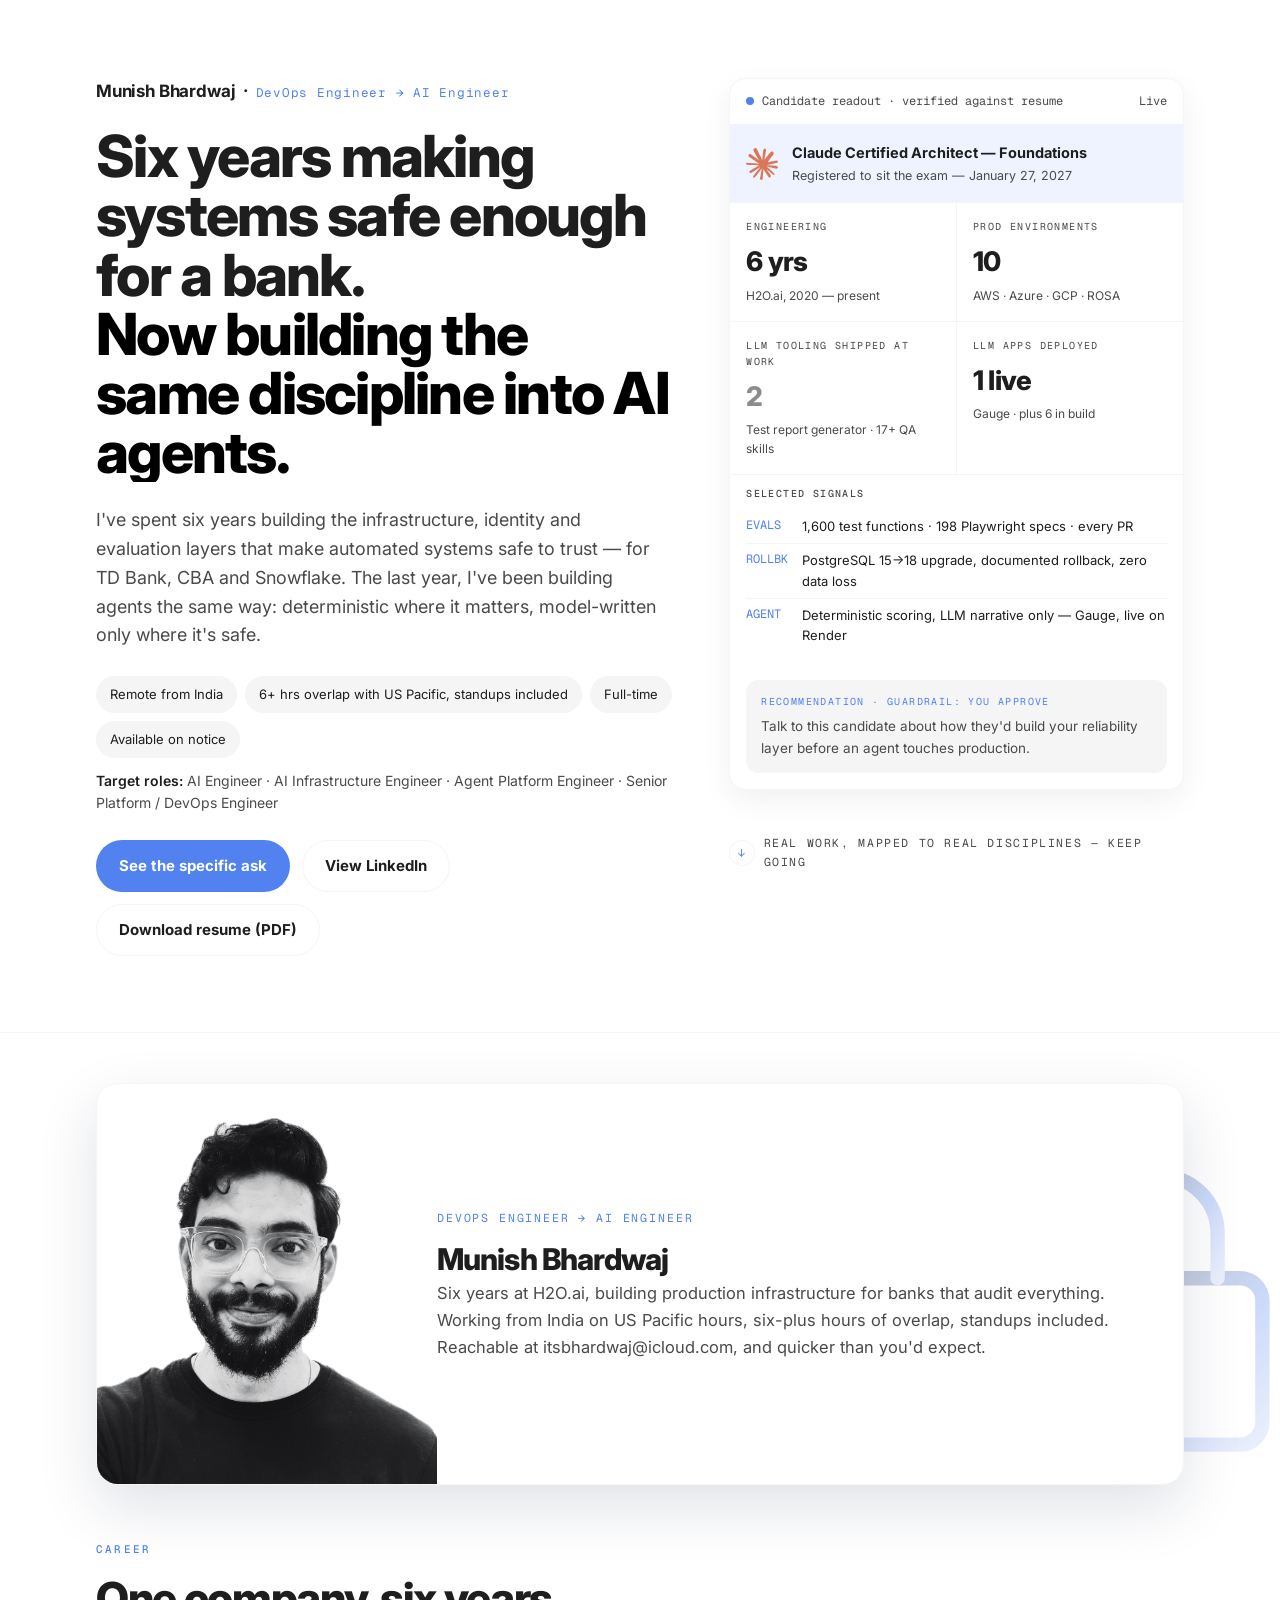
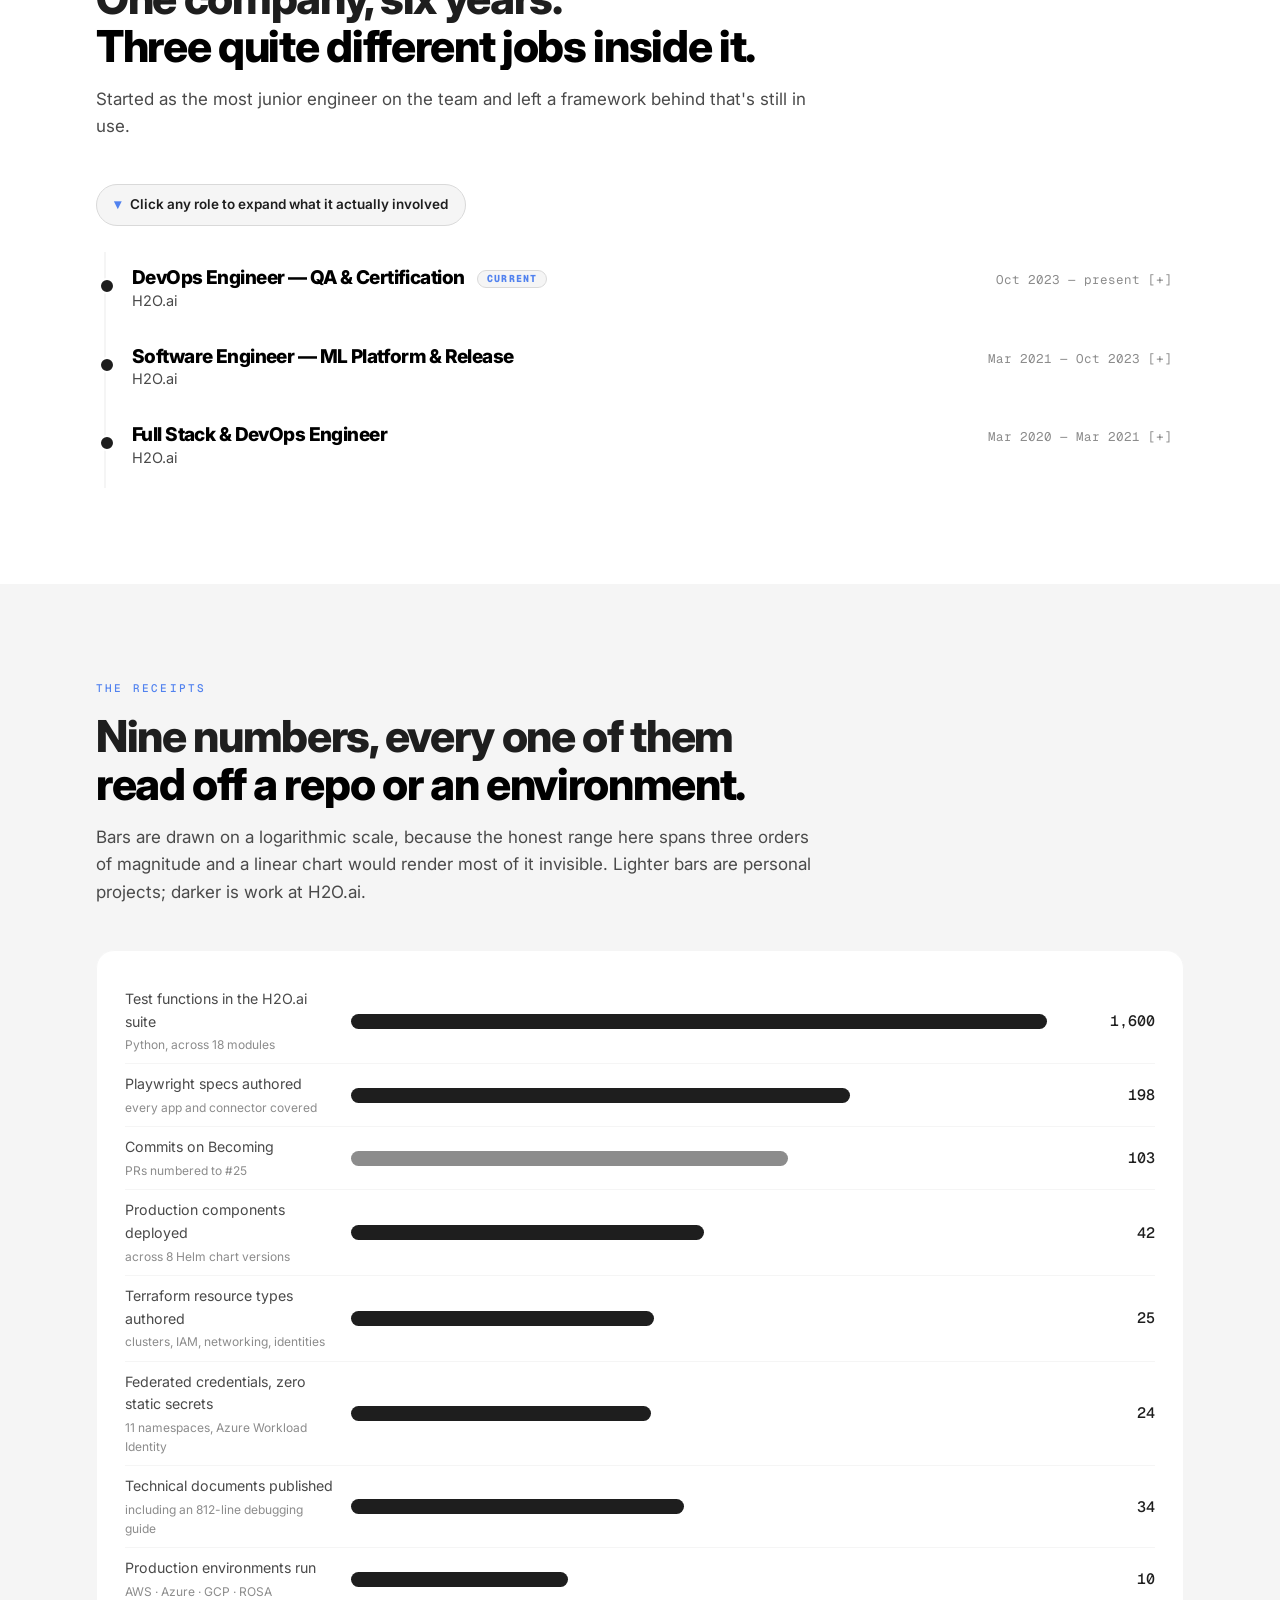
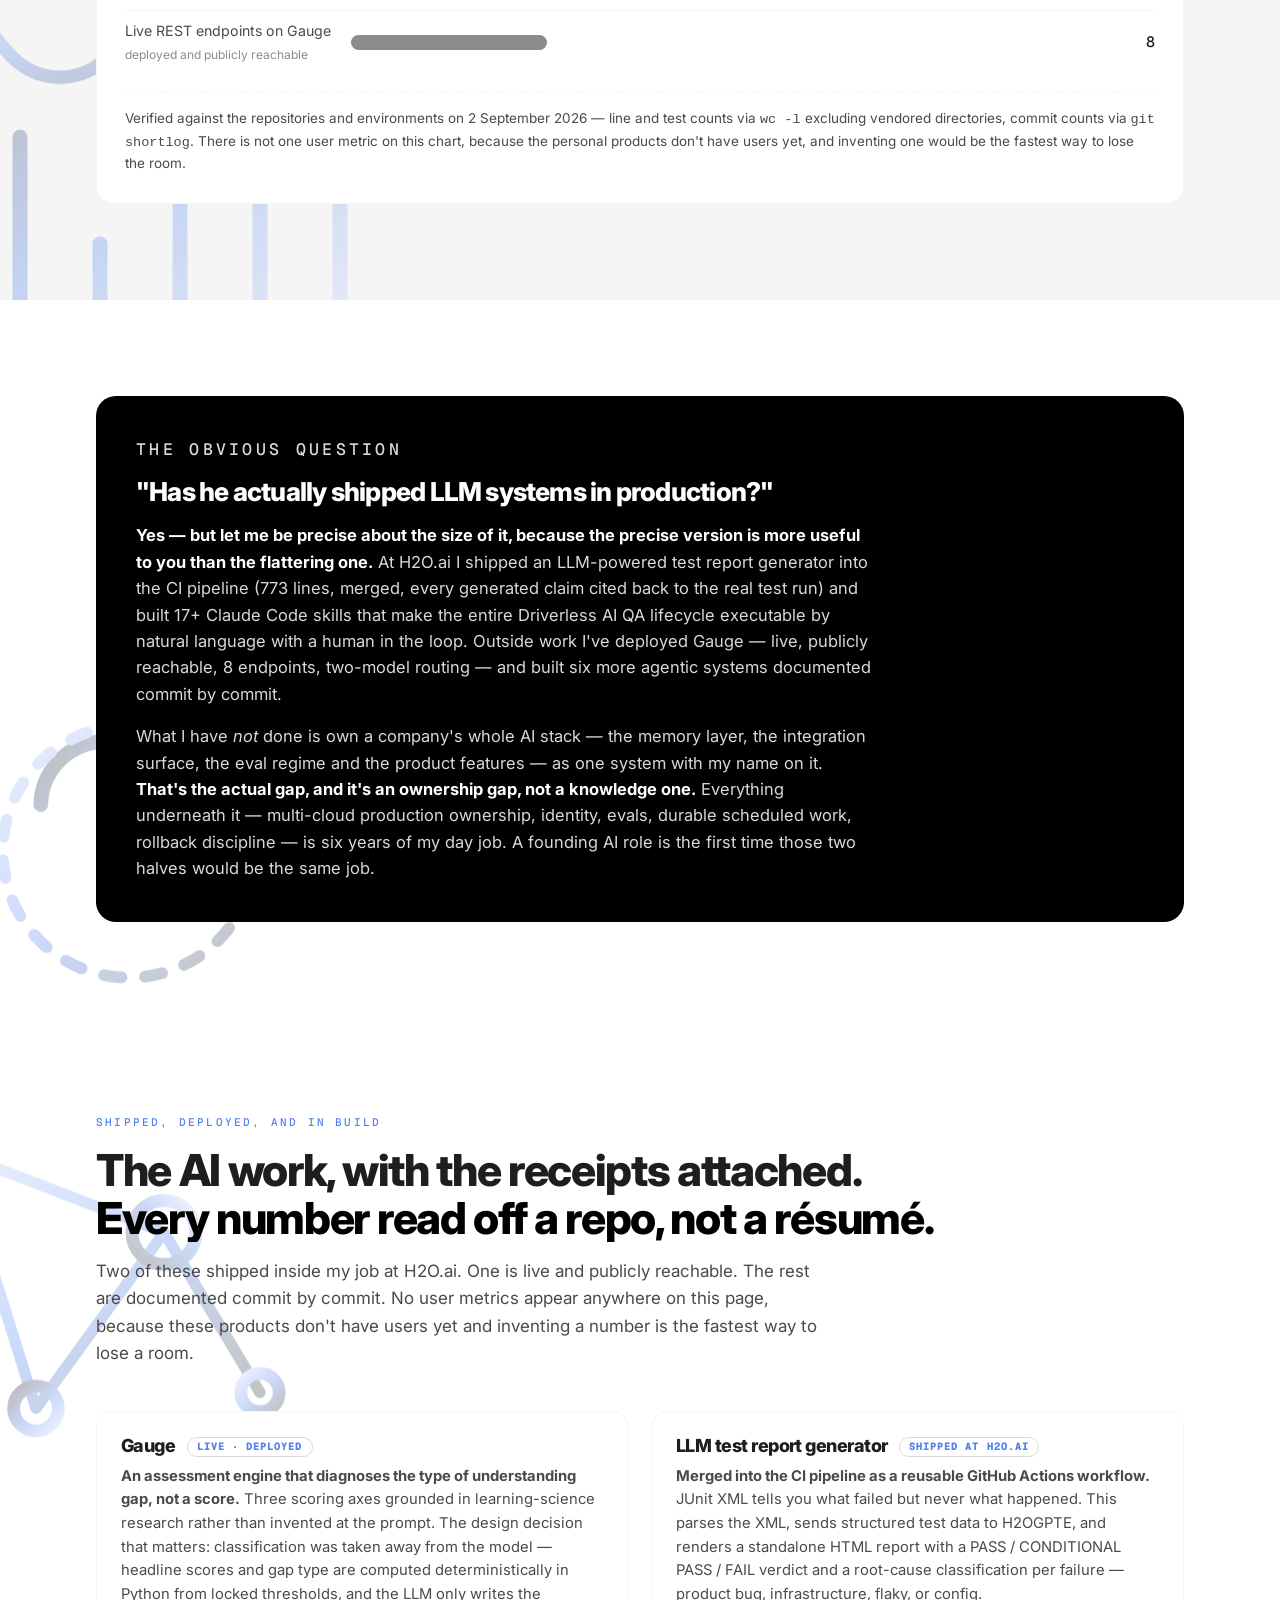
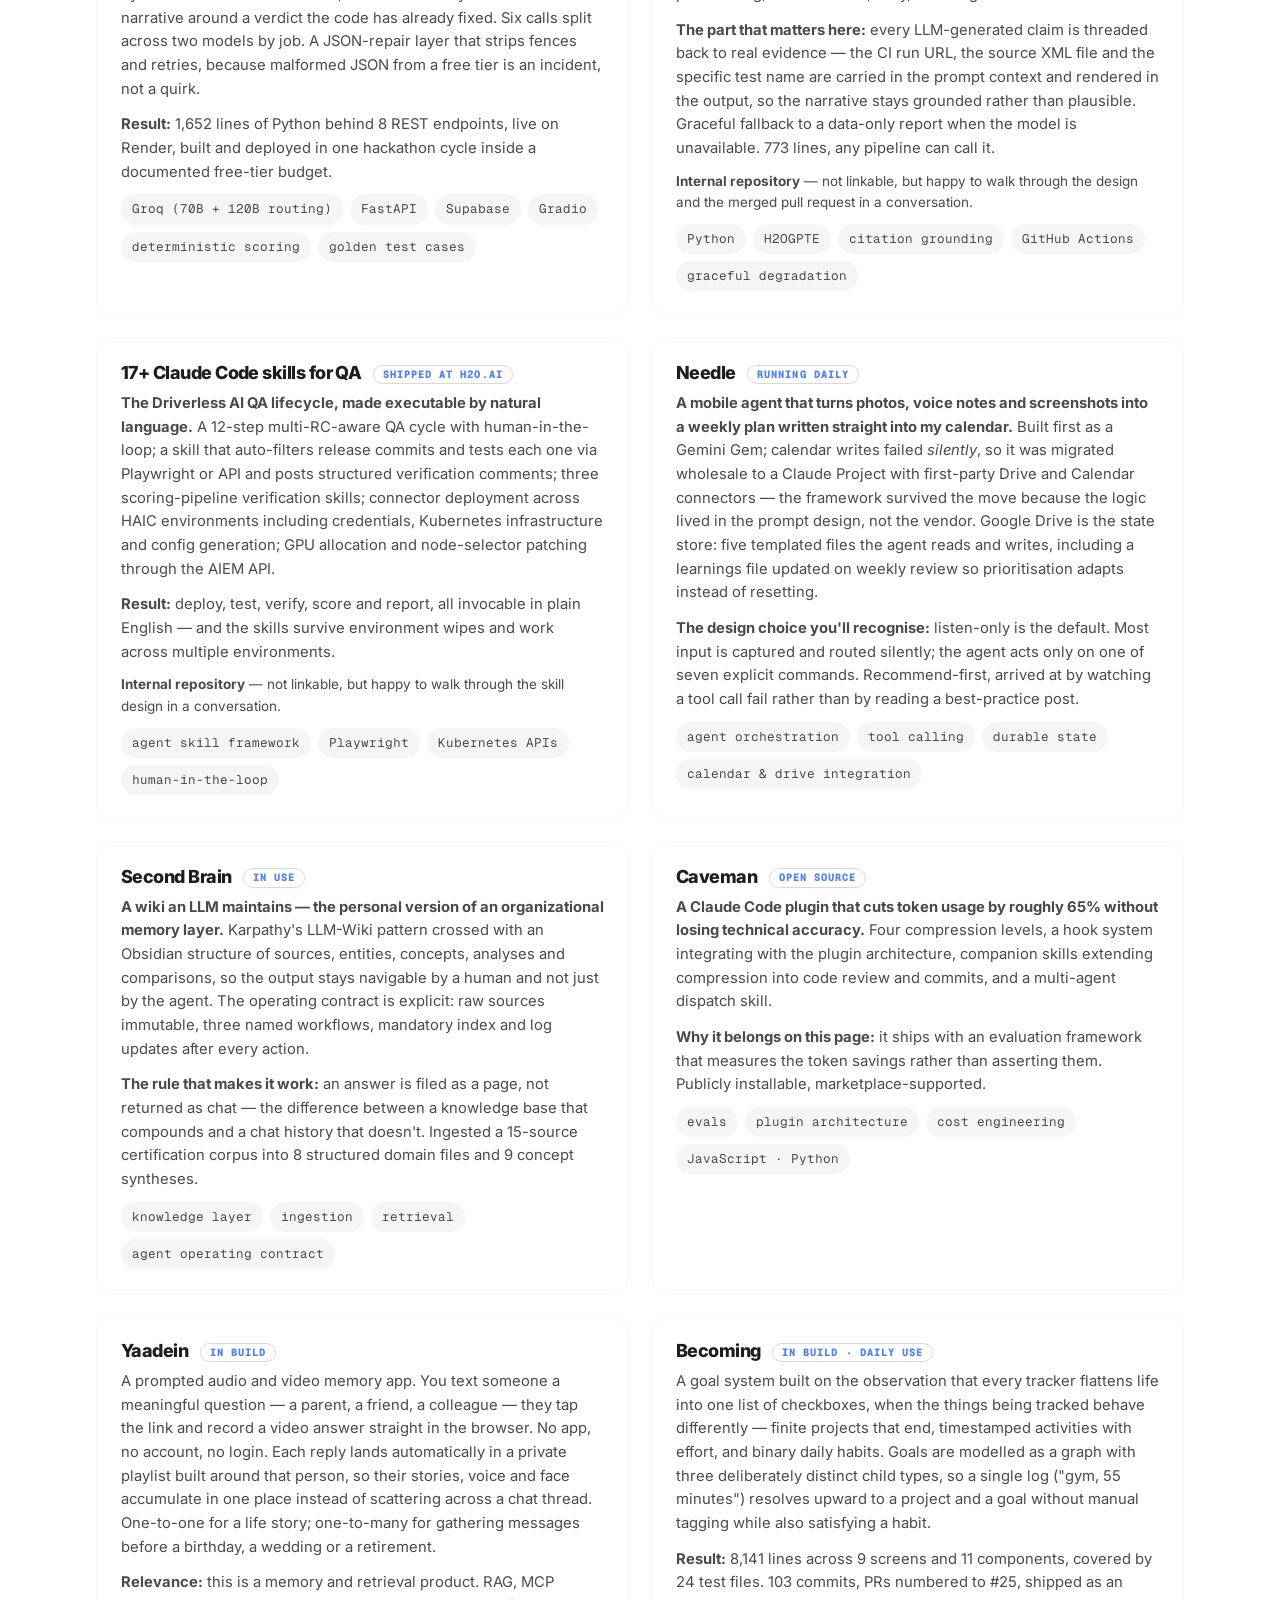
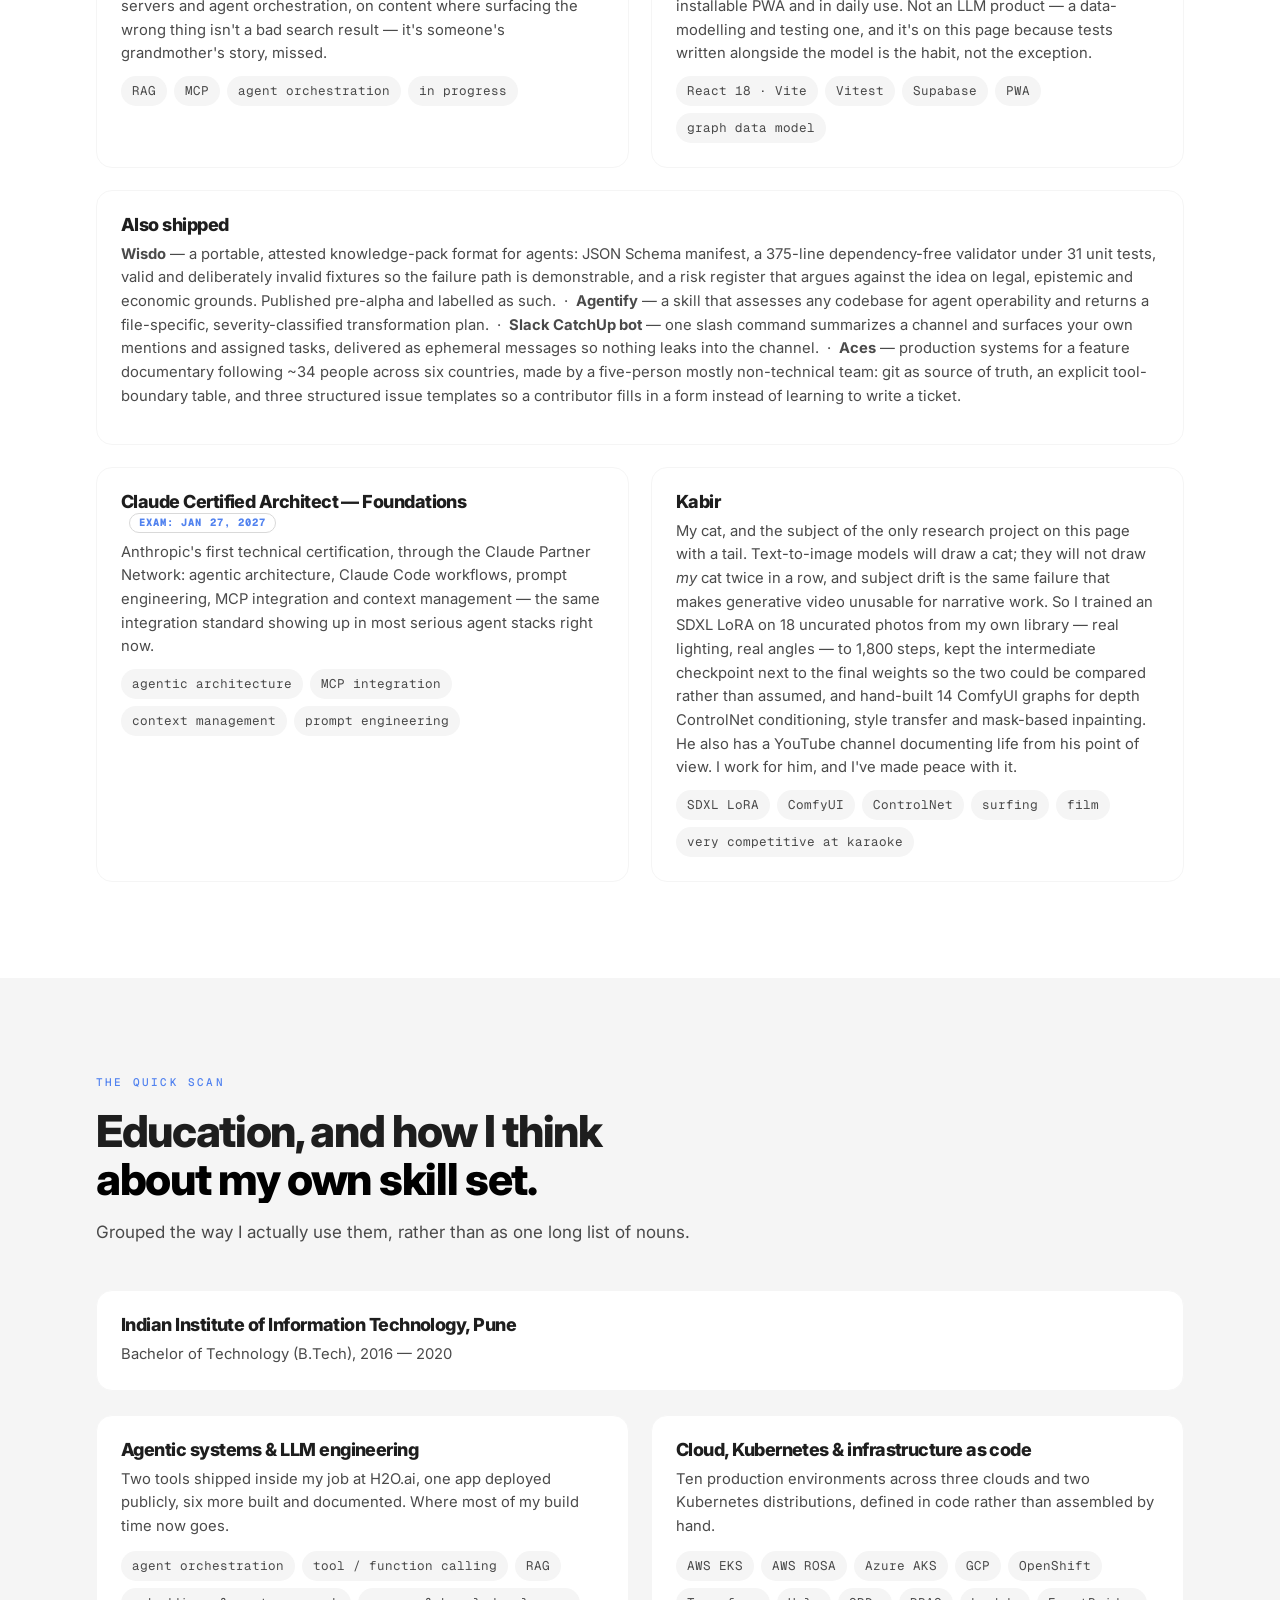
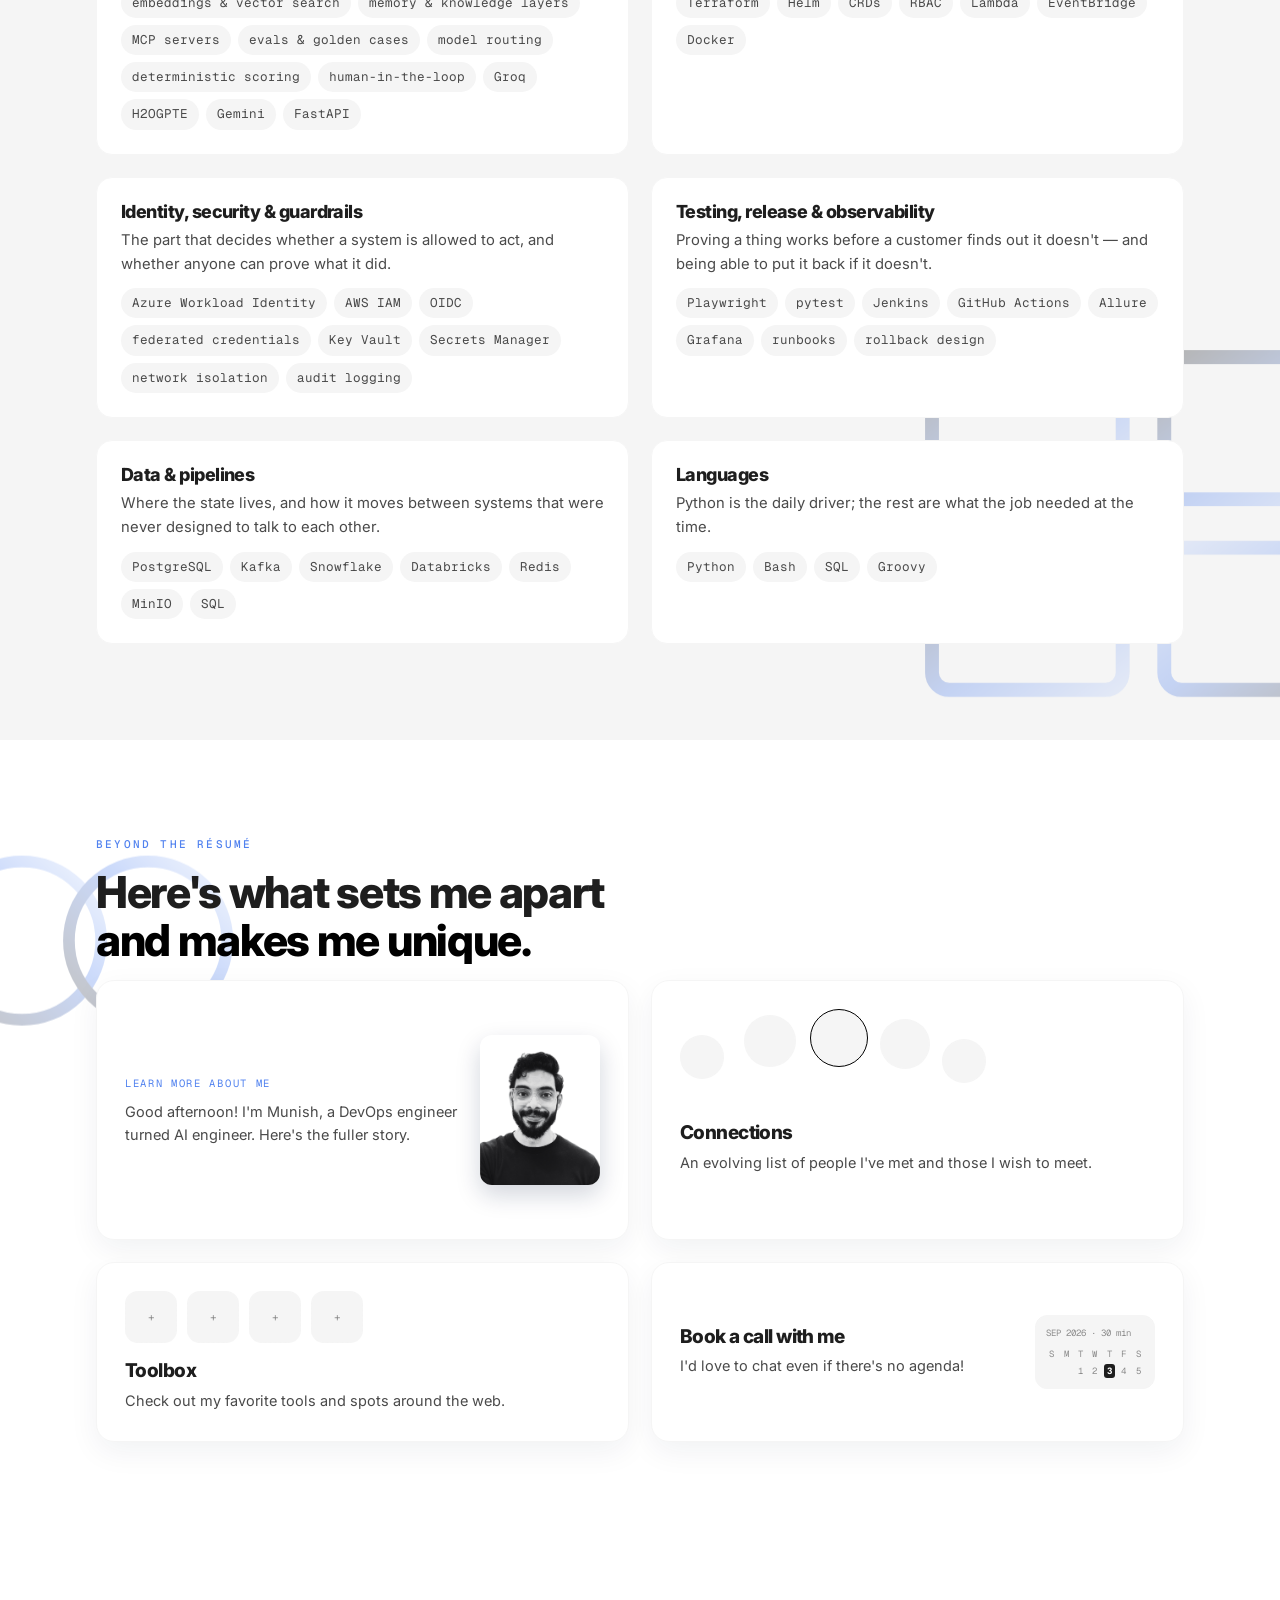
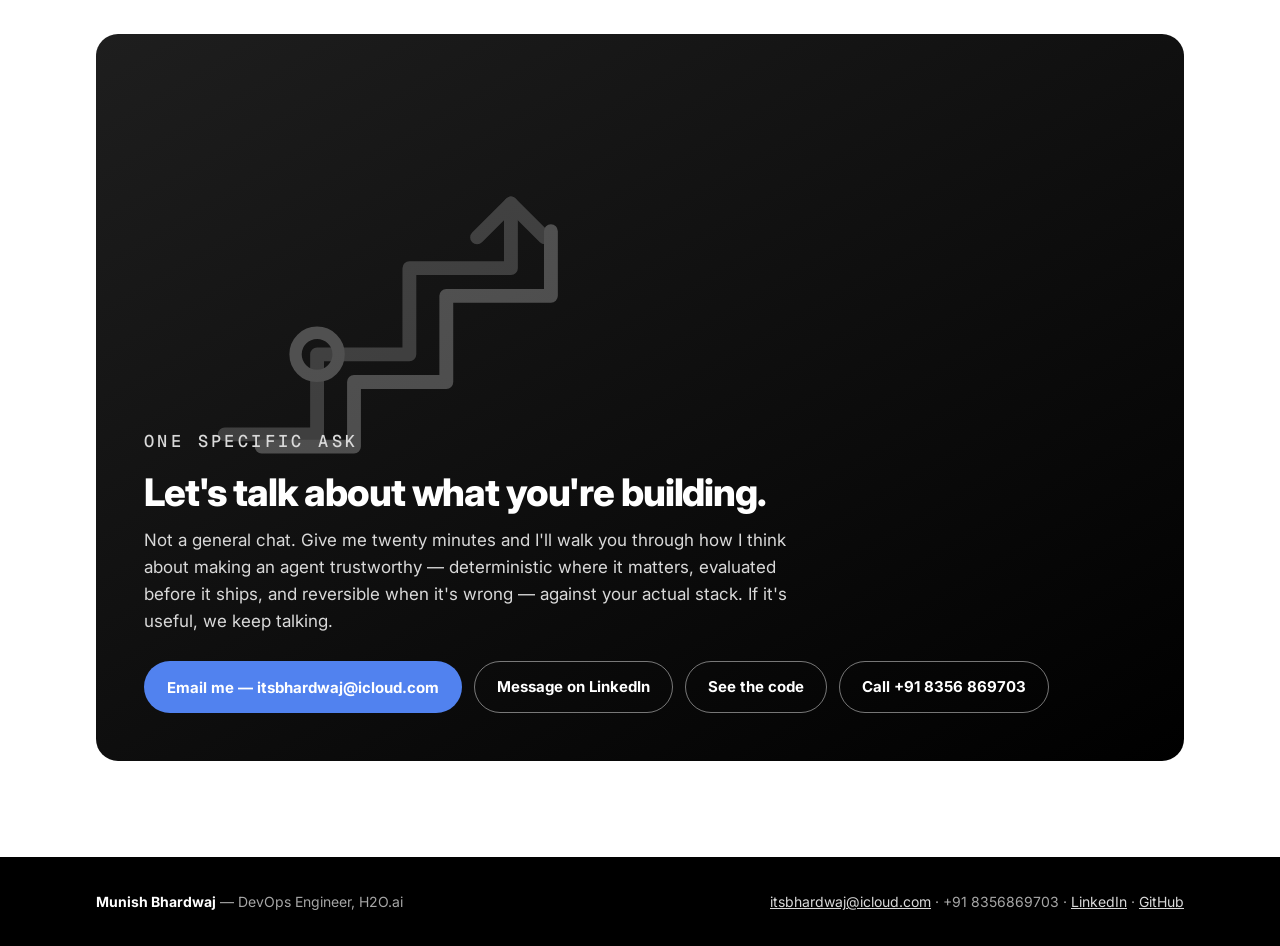
==== commit 63b595ef: "apply Dynamo AI brand kit, flip hero to light, promote Claude cert Palette and Inter font swapped to" ====
--- a/index.html
+++ b/index.html
@@ -7,30 +7,30 @@
 <title>Munish Bhardwaj — DevOps Engineer → AI Engineer</title>
 <link rel="preconnect" href="https://fonts.googleapis.com">
 <link rel="preconnect" href="https://fonts.gstatic.com" crossorigin>
-<link href="https://fonts.googleapis.com/css2?family=Geist:wght@400;500;600;700;800&family=Geist+Mono:wght@400;500&display=swap" rel="stylesheet">
+<link href="https://fonts.googleapis.com/css2?family=Inter:wght@400;500;600;700;800&family=Geist+Mono:wght@400;500&display=swap" rel="stylesheet">
 <style>
 /* ============================================================
-   PALETTE — sourced from braydoncoyer.dev's real Tailwind tokens.
-   Company-tailored variants live on company/<slug> branches;
-   see repo CLAUDE.md.
+   PALETTE — sourced from dynamo.ai's real computed styles
+   (this is the company/dynamo-ai branch). Default site palette
+   lives on main; see repo CLAUDE.md.
    ============================================================ */
 :root{
-  --navy:#111827;        /* base dark surface */
-  --navy-lift:#1E293B;   /* gradient bloom / dark cards */
-  --navy-deep:#030712;   /* deepest wells */
-  --lime:#FFFFFF;        /* primary CTA on dark — dark text */
-  --lime-deep:#E2E8F0;
-  --sky:#0F172A;         /* headline — flat, no gradient */
-  --mint:#0F172A;
-  --signal:#818CF8;      /* eyebrows on dark — indigo-400 */
-  --signal-ink:#4F46E5;  /* eyebrows on light — indigo-600, verified from braydoncoyer.dev */
-  --paper:#F7F7F8;
+  --navy:#1E1E1E;         /* base dark surface — Dynamo AI's dark neutral */
+  --navy-lift:#2A2A2A;    /* derived, gradient bloom / dark cards */
+  --navy-deep:#000000;    /* deepest wells */
+  --lime:#5182EF;         /* primary CTA — Dynamo AI's brand blue, white text */
+  --lime-deep:#3D68D8;    /* derived hover */
+  --sky:#000000;          /* headline — flat, no gradient */
+  --mint:#000000;
+  --signal:#5182EF;       /* eyebrows on dark */
+  --signal-ink:#5182EF;   /* eyebrows on light — Dynamo AI brand blue, verified from dynamo.ai */
+  --paper:#FFFFFF;
   --card:#FFFFFF;
-  --ink:#0F172A;
-  --grey:#5E5F6E;
-  --grey-soft:#A5AEB8;
-  --line:#D6DADE;
-  --line-dark:#334155;
+  --ink:#1E1E1E;
+  --grey:#4A4A4A;
+  --grey-soft:#8C8C8C;
+  --line:#F5F5F5;
+  --line-dark:#333333;
   --maxw:1140px;
 }
 *{box-sizing:border-box}
@@ -38,12 +38,12 @@
 @media (prefers-reduced-motion:reduce){html{scroll-behavior:auto}*{transition:none!important;animation:none!important}}
 body{
   margin:0;background:var(--paper);color:var(--ink);
-  font-family:'Geist',-apple-system,BlinkMacSystemFont,'Segoe UI',sans-serif;
+  font-family:'Inter',-apple-system,BlinkMacSystemFont,'Segoe UI',sans-serif;
   font-size:16px;line-height:1.6;-webkit-font-smoothing:antialiased;
 }
 h1,h2,h3,h4{margin:0;font-weight:800;letter-spacing:-0.03em;line-height:1.08}
 p{margin:0 0 16px}
-a{color:#0F172A}
+a{color:#1E1E1E}
 .wrap{max-width:var(--maxw);margin:0 auto;padding:0 26px}
 section{padding:96px 0;position:relative;overflow:hidden}
 .wrap{position:relative;z-index:1}
@@ -68,7 +68,7 @@
 @media (max-width:1100px){.deco{display:none}}
 .dark{background:var(--navy);color:#fff}
 .dark a{color:var(--sky)}
-:focus-visible{outline:3px solid #64748B;outline-offset:3px;border-radius:4px}
+:focus-visible{outline:3px solid #5182EF;outline-offset:3px;border-radius:4px}
 
 /* eyebrow — small, uppercase, letterspaced section label */
 .eyebrow{font-family:'Geist Mono',monospace;font-size:11px;font-weight:500;letter-spacing:.2em;
@@ -79,16 +79,15 @@
 .sec-title{font-size:clamp(30px,4.4vw,44px);margin-bottom:16px}
 .grad{background:linear-gradient(96deg,var(--sky),var(--mint));
   -webkit-background-clip:text;background-clip:text;color:transparent;display:block}
-.hero .grad{background:none;-webkit-text-fill-color:currentColor;color:#fff}
 .sec-lede{color:var(--grey);max-width:66ch;font-size:17px;margin:0 0 44px}
-.dark .sec-lede{color:#94A3B8}
+.dark .sec-lede{color:#A6A6A6}
 
 /* progress bar */
 #bar{position:fixed;top:0;left:0;height:3px;width:0;background:var(--ink);z-index:99}
 
 /* ---------------- HERO ---------------- */
-.hero{position:relative;overflow:hidden;background:var(--navy);
-  color:#fff;padding:78px 0 76px}
+.hero{position:relative;overflow:hidden;background:var(--paper);
+  color:var(--ink);padding:78px 0 76px;border-bottom:1px solid var(--line)}
 /* decorative line motifs — abstract gradient-stroke shapes used throughout */
 .motifs{position:absolute;inset:0;pointer-events:none;overflow:hidden}
 .motifs svg{position:absolute;display:block}
@@ -98,66 +97,73 @@
 @media (max-width:940px){.m-plan,.m-path{display:none}.m-net{width:320px;right:-90px;top:-30px;opacity:.18}}
 .hero-grid{position:relative;display:grid;grid-template-columns:1.15fr .9fr;gap:52px;align-items:start}
 .hero h1{font-size:clamp(36px,5.4vw,58px);line-height:1.02;margin-bottom:24px}
-.hero .lede{color:#E2E8F0;font-size:18px;max-width:52ch}
-.idline{font-size:17px;font-weight:700;color:#fff;margin:0 0 22px;letter-spacing:-.01em}
+.hero .lede{color:var(--grey);font-size:18px;max-width:52ch}
+.idline{font-size:17px;font-weight:700;color:var(--ink);margin:0 0 22px;letter-spacing:-.01em}
 .idline span{font-family:'Geist Mono',monospace;font-size:12.5px;font-weight:400;
   color:var(--signal);letter-spacing:.06em}
 
 .chips{display:flex;flex-wrap:wrap;gap:8px;margin:26px 0 12px;padding:0;list-style:none}
-.chips li{font-size:13px;padding:7px 13px;border-radius:999px;border:1px solid var(--line-dark);
-  background:rgba(255,255,255,.05);color:#E2E8F0}
-.roles{font-size:14px;color:#94A3B8;margin:6px 0 26px}
-.roles b{color:#fff;font-weight:600}
+.chips li{font-size:13px;padding:7px 13px;border-radius:999px;border:1px solid var(--line);
+  background:#F5F5F5;color:var(--ink)}
+.roles{font-size:14px;color:var(--grey);margin:6px 0 26px}
+.roles b{color:var(--ink);font-weight:600}
 .cta-row{display:flex;flex-wrap:wrap;gap:12px;margin-top:6px}
 .btn{display:inline-block;padding:13px 22px;border-radius:999px;font-weight:700;font-size:15px;
   text-decoration:none;border:1px solid transparent;cursor:pointer;font-family:inherit}
-.btn-lime{background:var(--lime);color:var(--ink)}
+.btn-lime{background:var(--lime);color:#fff}
 .btn-lime:hover{background:var(--lime-deep)}
 .btn-ghost{border-color:rgba(255,255,255,.45);color:#fff;background:transparent}
 .btn-ghost:hover{background:rgba(255,255,255,.08)}
+.hero .btn-ghost{border-color:var(--line);color:var(--ink)}
+.hero .btn-ghost:hover{background:#F5F5F5}
 .btn-dark{background:var(--navy);color:#fff}
 .btn-outline{border-color:var(--line);color:var(--ink);background:#fff}
 
 /* control panel — resume readout tile */
-.panel{background:rgba(8,18,42,.72);border:1px solid var(--line-dark);border-radius:16px;overflow:hidden}
+.panel{background:#fff;border:1px solid var(--line);border-radius:16px;overflow:hidden;
+  box-shadow:0 10px 30px rgba(0,0,0,.06)}
 .panel-top{display:flex;align-items:center;justify-content:space-between;padding:13px 16px;
-  border-bottom:1px solid var(--line-dark);font-family:'Geist Mono',monospace;font-size:12px;color:#94A3B8}
+  border-bottom:1px solid var(--line);font-family:'Geist Mono',monospace;font-size:12px;color:var(--grey)}
 .dot{display:inline-block;width:8px;height:8px;border-radius:50%;background:var(--signal);margin-right:8px}
-.tiles{display:grid;grid-template-columns:repeat(2,1fr);gap:1px;background:var(--line-dark)}
-.tile{background:#1E293B;padding:16px}
-.tile .k{font-family:'Geist Mono',monospace;font-size:10px;letter-spacing:.14em;text-transform:uppercase;color:#94A3B8}
+.cert-badge{display:flex;align-items:center;gap:14px;padding:16px;background:#EEF3FF;border-bottom:1px solid var(--line)}
+.cert-icon{width:32px;height:32px;flex-shrink:0;fill:#D97757}
+.cert-title{font-weight:700;font-size:14.5px;color:var(--ink)}
+.cert-sub{font-size:12.5px;color:var(--grey);margin-top:2px}
+.tiles{display:grid;grid-template-columns:repeat(2,1fr);gap:1px;background:var(--line)}
+.tile{background:#fff;padding:16px}
+.tile .k{font-family:'Geist Mono',monospace;font-size:10px;letter-spacing:.14em;text-transform:uppercase;color:var(--grey)}
 .tile .v{font-size:27px;font-weight:800;margin-top:5px;letter-spacing:-.03em}
-.tile .n{font-size:12px;color:#94A3B8;margin-top:2px}
-.tile .v.zero{color:#94A3B8}
-.feed{padding:14px 16px;border-top:1px solid var(--line-dark)}
+.tile .n{font-size:12px;color:var(--grey);margin-top:2px}
+.tile .v.zero{color:var(--grey-soft)}
+.feed{padding:14px 16px;border-top:1px solid var(--line)}
 .feed h4{font-family:'Geist Mono',monospace;font-size:10px;letter-spacing:.14em;text-transform:uppercase;
-  color:#94A3B8;font-weight:500;margin-bottom:10px}
+  color:var(--grey);font-weight:500;margin-bottom:10px}
 .feed ul{list-style:none;margin:0;padding:0}
-.feed li{display:flex;gap:10px;font-size:13px;color:#E2E8F0;padding:6px 0;border-bottom:1px solid rgba(255,255,255,.05)}
+.feed li{display:flex;gap:10px;font-size:13px;color:var(--ink);padding:6px 0;border-bottom:1px solid var(--line)}
 .feed li:last-child{border-bottom:none}
 .feed .ts{font-family:'Geist Mono',monospace;color:var(--signal);flex:0 0 46px;font-size:12px}
-.rec{margin:14px 16px 16px;padding:13px 14px;border-radius:12px;background:rgba(255,255,255,.06);
-  border:1px solid rgba(255,255,255,.18)}
+.rec{margin:14px 16px 16px;padding:13px 14px;border-radius:12px;background:#F5F5F5;
+  border:1px solid var(--line)}
 .rec .lbl{font-family:'Geist Mono',monospace;font-size:10px;letter-spacing:.14em;text-transform:uppercase;color:var(--signal)}
-.rec p{margin:6px 0 0;font-size:13.5px;color:#E2E8F0}
+.rec p{margin:6px 0 0;font-size:13.5px;color:var(--grey)}
 
 /* scroll cue */
 .cue{display:flex;align-items:center;gap:9px;margin:44px 0 0;font-family:'Geist Mono',monospace;
-  font-size:11.5px;letter-spacing:.14em;text-transform:uppercase;color:#94A3B8}
-.cue b{display:inline-block;width:26px;height:26px;border:1px solid var(--line-dark);border-radius:50%;
+  font-size:11.5px;letter-spacing:.14em;text-transform:uppercase;color:var(--grey)}
+.cue b{display:inline-block;width:26px;height:26px;border:1px solid var(--line);border-radius:50%;
   text-align:center;line-height:24px;color:var(--signal);font-weight:400}
 
 /* now marker */
 .now{display:inline-block;font-family:'Geist Mono',monospace;font-size:10px;letter-spacing:.12em;
-  text-transform:uppercase;background:#F1F5F9;color:var(--signal-ink);border:1px solid #E2E8F0;
+  text-transform:uppercase;background:#F5F5F5;color:var(--signal-ink);border:1px solid #D9D9D9;
   border-radius:999px;padding:3px 9px;margin-left:9px;vertical-align:middle}
 .added{font-size:14px;color:var(--signal-ink);font-weight:600;margin:0 0 12px}
 
 /* scale chart */
 .scale{border:1px solid var(--line);border-radius:18px;background:var(--card);padding:28px}
 .srow{display:grid;grid-template-columns:210px 1fr 92px;align-items:center;gap:16px;padding:9px 0}
-.srow+.srow{border-top:1px solid #F1F5F9}
-.slabel{font-size:14.2px;color:#5E5F6E}
+.srow+.srow{border-top:1px solid #F5F5F5}
+.slabel{font-size:14.2px;color:#4A4A4A}
 .slabel i{display:block;font-style:normal;font-size:12px;color:var(--grey-soft);margin-top:2px}
 .sbar{height:15px;border-radius:999px;background:var(--ink)}
 .sbar.alt{background:var(--grey-soft)}
@@ -185,21 +191,21 @@
 
 /* collapsible case rows */
 .case-head{cursor:pointer;display:block;width:100%;text-align:left;font-family:inherit;border:none;border-bottom:1px solid var(--line)}
-.case-head:hover{background:#F1F5F9}
+.case-head:hover{background:#F5F5F5}
 .case-sum{font-size:14.5px;color:var(--grey);margin-top:8px;max-width:74ch}
 .case-toggle{float:right;font-family:'Geist Mono',monospace;font-size:13px;color:var(--grey-soft)}
 .pair{display:none}
 .case.open .pair{display:grid}
 
 /* ---------------- TIMELINE ---------------- */
-.hint{display:inline-flex;align-items:center;gap:9px;background:#F1F5F9;color:var(--ink);
-  border:1px solid #E2E8F0;border-radius:999px;padding:9px 17px;font-size:13.5px;font-weight:600;margin:0 0 26px}
+.hint{display:inline-flex;align-items:center;gap:9px;background:#F5F5F5;color:var(--ink);
+  border:1px solid #D9D9D9;border-radius:999px;padding:9px 17px;font-size:13.5px;font-weight:600;margin:0 0 26px}
 .hint span{color:var(--signal-ink)}
 .tl{border-left:2px solid var(--line);margin-left:8px}
 .tl-item{position:relative;padding:0 0 6px 26px}
 .tl-btn{width:100%;text-align:left;background:none;border:none;padding:16px 12px 16px 0;cursor:pointer;
   font-family:inherit;display:flex;justify-content:space-between;gap:18px;align-items:baseline;border-radius:8px}
-.tl-btn:hover{background:#F1F5F9}
+.tl-btn:hover{background:#F5F5F5}
 .tl-btn h3{font-size:19px}
 .tl-btn .co{color:var(--grey);font-size:14.5px;margin-top:3px}
 .tl-btn .dt{font-family:'Geist Mono',monospace;font-size:12.5px;color:var(--grey-soft);white-space:nowrap}
@@ -207,12 +213,12 @@
   background:var(--navy);border:2px solid var(--paper)}
 .tl-body{display:none;padding:2px 12px 20px 0}
 .tl-body.open{display:block}
-.tl-body ul{margin:0;padding-left:18px;color:#5E5F6E}
+.tl-body ul{margin:0;padding-left:18px;color:#4A4A4A}
 .tl-body li{margin-bottom:9px;font-size:15px}
 .tl-btn .caret{color:var(--grey-soft);font-size:13px;font-family:'Geist Mono',monospace}
 
 /* ---------------- CASE STUDIES ---------------- */
-.cases .hint{background:rgba(124,184,183,.12);border-color:#334155;color:#E2E8F0}
+.cases .hint{background:rgba(124,184,183,.12);border-color:#333333;color:#D9D9D9}
 .cases .hint span{color:var(--lime)}
 
 /* numbered rail + card */
@@ -225,15 +231,15 @@
 .case:last-of-type .rail::before{bottom:34px}
 .case.open .rail .num{color:var(--lime)}
 
-.card{border:1px solid var(--line-dark);border-radius:18px;background:#1E293B;overflow:hidden}
-.case.open .card{border-color:#334155}
+.card{border:1px solid var(--line-dark);border-radius:18px;background:#2A2A2A;overflow:hidden}
+.case.open .card{border-color:#333333}
 
 .case-head{cursor:pointer;display:block;width:100%;text-align:left;font-family:inherit;
   border:none;background:transparent;color:#fff;padding:22px 24px}
 .case-head:hover{background:rgba(103,174,244,.07)}
 .case-head .n{display:none}
 .case-head h3{font-size:20.5px;color:#fff;padding-right:34px}
-.case-sum{font-size:14.4px;color:#94A3B8;margin:9px 0 0;max-width:74ch}
+.case-sum{font-size:14.4px;color:#A6A6A6;margin:9px 0 0;max-width:74ch}
 .case-toggle{float:right;font-family:'Geist Mono',monospace;font-size:14px;color:var(--mint)}
 
 /* two-tone comparison */
@@ -241,17 +247,17 @@
 .case.open .pair{display:grid}
 .side{padding:24px}
 .side{background:#FFFFFF}
-.side+.side{background:#1E293B;border-left:1px solid var(--line-dark)}
+.side+.side{background:#2A2A2A;border-left:1px solid var(--line-dark)}
 .side .tag{font-family:'Geist Mono',monospace;font-size:10.5px;letter-spacing:.14em;text-transform:uppercase;
   color:var(--grey-soft);margin-bottom:16px}
 .side+.side .tag{color:var(--mint)}
 .car{margin-bottom:14px}
 .car .l{font-size:11.5px;font-weight:700;letter-spacing:.05em;color:var(--grey-soft);text-transform:uppercase}
-.car p{margin:3px 0 0;font-size:14.7px;color:#5E5F6E;line-height:1.55}
-.side+.side .car .l{color:#94A3B8}
-.side+.side .car p{color:#E2E8F0}
+.car p{margin:3px 0 0;font-size:14.7px;color:#4A4A4A;line-height:1.55}
+.side+.side .car .l{color:#A6A6A6}
+.side+.side .car p{color:#D9D9D9}
 .sowhat{margin-top:18px;padding:13px 15px;border-radius:11px;background:rgba(189,251,110,.1);
-  border:1px solid rgba(189,251,110,.3);font-size:14px;color:#E2E8F0;font-weight:600}
+  border:1px solid rgba(189,251,110,.3);font-size:14px;color:#D9D9D9;font-weight:600}
 
 /* 4. connector — draws left to right when a row opens */
 .conn{position:absolute;left:50%;top:0;width:96px;height:56px;margin-left:-48px;pointer-events:none;z-index:2}
@@ -284,22 +290,22 @@
 /* ---------------- OBJECTION ---------------- */
 .obj{background:var(--navy-deep);border-radius:20px;padding:40px;color:#fff}
 .obj h3{font-size:26px;margin-bottom:16px}
-.obj p{color:#E2E8F0;max-width:74ch;font-size:16.5px}
+.obj p{color:#D9D9D9;max-width:74ch;font-size:16.5px}
 .obj strong{color:#fff}
 
 /* ---------------- FRAMEWORK ---------------- */
 .phases{display:grid;grid-template-columns:repeat(3,1fr);gap:18px}
-.phase{background:#1E293B;border:1px solid var(--line-dark);border-radius:16px;padding:24px;position:relative}
+.phase{background:#2A2A2A;border:1px solid var(--line-dark);border-radius:16px;padding:24px;position:relative}
 .phase .step{font-family:'Geist Mono',monospace;font-size:11px;letter-spacing:.16em;color:var(--signal)}
 .phase h3{font-size:22px;margin:8px 0 4px}
-.phase .win{font-size:13px;color:#94A3B8;font-family:'Geist Mono',monospace;margin-bottom:16px}
-.phase h4{font-size:11px;letter-spacing:.13em;text-transform:uppercase;color:#94A3B8;
+.phase .win{font-size:13px;color:#A6A6A6;font-family:'Geist Mono',monospace;margin-bottom:16px}
+.phase h4{font-size:11px;letter-spacing:.13em;text-transform:uppercase;color:#A6A6A6;
   font-family:'Geist Mono',monospace;font-weight:500;margin:16px 0 7px}
-.phase p,.phase li{font-size:14.3px;color:#E2E8F0;line-height:1.55}
+.phase p,.phase li{font-size:14.3px;color:#D9D9D9;line-height:1.55}
 .phase ul{margin:0;padding-left:17px}
 .phase li{margin-bottom:6px}
 .metric{margin-top:16px;padding:11px 13px;border-radius:10px;background:rgba(189,251,110,.09);
-  border:1px solid rgba(189,251,110,.28);font-size:13.5px;color:#E2E8F0}
+  border:1px solid rgba(189,251,110,.28);font-size:13.5px;color:#D9D9D9}
 
 /* ---------------- GRIDS ---------------- */
 .g2{display:grid;grid-template-columns:1fr 1fr;gap:22px}
@@ -308,14 +314,14 @@
 .box h3{font-size:18px;margin-bottom:8px}
 .box p{font-size:14.8px;color:var(--grey);margin-bottom:12px}
 .tags{display:flex;flex-wrap:wrap;gap:7px;list-style:none;margin:0;padding:0}
-.tags li{font-size:12.6px;padding:5px 11px;border-radius:999px;background:#F1F5F9;color:#475569;
+.tags li{font-size:12.6px;padding:5px 11px;border-radius:999px;background:#F5F5F5;color:#4A4A4A;
   font-family:'Geist Mono',monospace}
-.tags li.soft{background:#F1F5F9;color:#475569}
+.tags li.soft{background:#F5F5F5;color:#4A4A4A}
 .wip{display:inline-block;font-family:'Geist Mono',monospace;font-size:10.5px;letter-spacing:.1em;
-  text-transform:uppercase;color:var(--signal-ink);border:1px solid #E2E8F0;border-radius:999px;padding:3px 9px;margin-left:8px;vertical-align:middle}
+  text-transform:uppercase;color:var(--signal-ink);border:1px solid #D9D9D9;border-radius:999px;padding:3px 9px;margin-left:8px;vertical-align:middle}
 
 /* conviction callout */
-.conviction{border-left:4px solid var(--ink);background:#F1F5F9;padding:24px 28px;border-radius:0 14px 14px 0;margin-top:34px}
+.conviction{border-left:4px solid var(--ink);background:#F5F5F5;padding:24px 28px;border-radius:0 14px 14px 0;margin-top:34px}
 .conviction p{font-size:19px;font-weight:600;color:var(--ink);margin:0;line-height:1.45;letter-spacing:-.01em}
 
 /* testimonials */
@@ -327,9 +333,9 @@
 @media (max-width:640px){.cta-watermark{width:180px;right:-40px;bottom:-30px;opacity:.13}}
 .cta-card > *{position:relative;z-index:1}
 .cta-card h2{font-size:clamp(28px,4vw,38px);margin-bottom:14px}
-.cta-card p{color:#E2E8F0;max-width:60ch;font-size:17px}
-footer{background:var(--navy-deep);color:#94A3B8;padding:34px 0;font-size:14px}
-footer a{color:#E2E8F0}
+.cta-card p{color:#D9D9D9;max-width:60ch;font-size:17px}
+footer{background:var(--navy-deep);color:#A6A6A6;padding:34px 0;font-size:14px}
+footer a{color:#D9D9D9}
 .foot{display:flex;flex-wrap:wrap;gap:10px 26px;align-items:center;justify-content:space-between}
 
 /* motifs: draw in when they enter view, then drift gently on scroll */
@@ -417,12 +423,12 @@
 .bento-toolbox{min-height:180px}
 .tool-row{display:flex;gap:10px;margin-bottom:18px}
 .tool-tile{width:52px;height:52px;border-radius:13px;border:1.5px dashed var(--line);
-  background:#F1F5F9;display:flex;align-items:center;justify-content:center;
+  background:#F5F5F5;display:flex;align-items:center;justify-content:center;
   font-family:'Geist Mono',monospace;font-size:11px;color:var(--grey-soft)}
 .bento-connections{min-height:260px}
 .conn-orbit{position:relative;height:96px;margin-bottom:18px}
 .conn-dot{position:absolute;width:44px;height:44px;border-radius:50%;border:1.5px dashed var(--line);
-  background:#F1F5F9;top:26px}
+  background:#F5F5F5;top:26px}
 .conn-dot.c1{left:0}
 .conn-dot.c2{left:64px;top:6px;width:52px;height:52px}
 .conn-dot.c3{left:130px;top:0;width:58px;height:58px;border-style:solid;border-color:var(--sky)}
@@ -430,7 +436,7 @@
 .conn-dot.c5{left:262px;top:30px}
 .bento-call{min-height:180px;display:flex;align-items:center;gap:22px;flex-wrap:wrap}
 .bento-call .txt{flex:1;min-width:180px}
-.call-visual{width:120px;border:1px solid var(--line);border-radius:12px;padding:10px;background:#F8FAFC;
+.call-visual{width:120px;border:1px solid var(--line);border-radius:12px;padding:10px;background:#F5F5F5;
   font-family:'Geist Mono',monospace;font-size:9px;color:var(--grey-soft)}
 .call-visual .dow{display:grid;grid-template-columns:repeat(7,1fr);gap:3px;text-align:center;margin-top:6px}
 .call-visual .dow span.hi{background:var(--ink);color:#fff;border-radius:3px;font-weight:700}
@@ -446,13 +452,13 @@
 <svg width="0" height="0" style="position:absolute" aria-hidden="true">
   <defs>
     <linearGradient id="gA" x1="0" y1="0" x2="1" y2="1">
-      <stop offset="0%" stop-color="#111827"/><stop offset="55%" stop-color="#64748B"/><stop offset="100%" stop-color="#CBD5E1"/>
+      <stop offset="0%" stop-color="#1E1E1E"/><stop offset="55%" stop-color="#5182EF"/><stop offset="100%" stop-color="#B8CCF9"/>
     </linearGradient>
     <linearGradient id="gB" x1="0" y1="1" x2="1" y2="0">
-      <stop offset="0%" stop-color="#334155"/><stop offset="60%" stop-color="#94A3B8"/><stop offset="100%" stop-color="#E2E8F0"/>
+      <stop offset="0%" stop-color="#333333"/><stop offset="60%" stop-color="#5182EF"/><stop offset="100%" stop-color="#D6E2FB"/>
     </linearGradient>
     <linearGradient id="gC" x1="0" y1="0" x2="1" y2="1">
-      <stop offset="0%" stop-color="#CBD5E1"/><stop offset="50%" stop-color="#94A3B8"/><stop offset="100%" stop-color="#334155"/>
+      <stop offset="0%" stop-color="#B8CCF9"/><stop offset="50%" stop-color="#5182EF"/><stop offset="100%" stop-color="#333333"/>
     </linearGradient>
   </defs>
 </svg>
@@ -485,6 +491,13 @@
     <div>
     <div class="panel">
       <div class="panel-top"><span><span class="dot"></span>Candidate readout · verified against resume</span><span>Live</span></div>
+      <div class="cert-badge">
+        <svg viewBox="0 0 24 24" class="cert-icon"><path d="m4.7144 15.9555 4.7174-2.6471.079-.2307-.079-.1275h-.2307l-.7893-.0486-2.6956-.0729-2.3375-.0971-2.2646-.1214-.5707-.1215-.5343-.7042.0546-.3522.4797-.3218.686.0608 1.5179.1032 2.2767.1578 1.6514.0972 2.4468.255h.3886l.0546-.1579-.1336-.0971-.1032-.0972L6.973 9.8356l-2.55-1.6879-1.3356-.9714-.7225-.4918-.3643-.4614-.1578-1.0078.6557-.7225.8803.0607.2246.0607.8925.686 1.9064 1.4754 2.4893 1.8336.3643.3035.1457-.1032.0182-.0728-.164-.2733-1.3539-2.4467-1.445-2.4893-.6435-1.032-.17-.6194c-.0607-.255-.1032-.4674-.1032-.7285L6.287.1335 6.6997 0l.9957.1336.419.3642.6192 1.4147 1.0018 2.2282 1.5543 3.0296.4553.8985.2429.8318.091.255h.1579v-.1457l.1275-1.706.2368-2.0947.2307-2.6957.0789-.7589.3764-.9107.7468-.4918.5828.2793.4797.686-.0668.4433-.2853 1.8517-.5586 2.9021-.3643 1.9429h.2125l.2429-.2429.9835-1.3053 1.6514-2.0643.7286-.8196.85-.9046.5464-.4311h1.0321l.759 1.1293-.34 1.1657-1.0625 1.3478-.8804 1.1414-1.2628 1.7-.7893 1.36.0729.1093.1882-.0183 2.8535-.607 1.5421-.2794 1.8396-.3157.8318.3886.091.3946-.3278.8075-1.967.4857-2.3072.4614-3.4364.8136-.0425.0304.0486.0607 1.5482.1457.6618.0364h1.621l3.0175.2247.7892.522.4736.6376-.079.4857-1.2142.6193-1.6393-.3886-3.825-.9107-1.3113-.3279h-.1822v.1093l1.0929 1.0686 2.0035 1.8092 2.5075 2.3314.1275.5768-.3218.4554-.34-.0486-2.2039-1.6575-.85-.7468-1.9246-1.621h-.1275v.17l.4432.6496 2.3436 3.5214.1214 1.0807-.17.3521-.6071.2125-.6679-.1214-1.3721-1.9246L14.38 17.959l-1.1414-1.9428-.1397.079-.674 7.2552-.3156.3703-.7286.2793-.6071-.4614-.3218-.7468.3218-1.4753.3886-1.9246.3157-1.53.2853-1.9004.17-.6314-.0121-.0425-.1397.0182-1.4328 1.9672-2.1796 2.9446-1.7243 1.8456-.4128.164-.7164-.3704.0667-.6618.4008-.5889 2.386-3.0357 1.4389-1.882.929-1.0868-.0062-.1579h-.0546l-6.3385 4.1164-1.1293.1457-.4857-.4554.0608-.7467.2307-.2429 1.9064-1.3114Z"/></svg>
+        <div>
+          <div class="cert-title">Claude Certified Architect — Foundations</div>
+          <div class="cert-sub">Registered to sit the exam — January 27, 2027</div>
+        </div>
+      </div>
       <div class="tiles">
         <div class="tile"><div class="k">Engineering</div><div class="v">6 yrs</div><div class="n">H2O.ai, 2020 — present</div></div>
         <div class="tile"><div class="k">Prod environments</div><div class="v">10</div><div class="n">AWS · Azure · GCP · ROSA</div></div>
@@ -494,12 +507,9 @@
       <div class="feed">
         <h4>Selected signals</h4>
         <ul>
-          <li><span class="ts">IDENT</span><span>24 federated credentials, 11 namespaces, zero static secrets</span></li>
           <li><span class="ts">EVALS</span><span>1,600 test functions · 198 Playwright specs · every PR</span></li>
-          <li><span class="ts">IAC</span><span>25 Terraform resource types across 10 environments</span></li>
           <li><span class="ts">ROLLBK</span><span>PostgreSQL 15→18 upgrade, documented rollback, zero data loss</span></li>
           <li><span class="ts">AGENT</span><span>Deterministic scoring, LLM narrative only — Gauge, live on Render</span></li>
-          <li><span class="ts">CERT</span><span>Claude Certified Architect — Foundations, in progress</span></li>
         </ul>
       </div>
       <div class="rec">
@@ -580,7 +590,7 @@
 
 
 <!-- ==================== SCALE ==================== -->
-<section class="wash alt" style="background:#FAFAFA">
+<section class="wash alt" style="background:#F5F5F5">
   <svg class="deco light" style="bottom:-90px;left:-110px;width:500px" viewBox="0 0 300 300" xmlns="http://www.w3.org/2000/svg" fill="none" aria-hidden="true"><g stroke="url(#gA)" stroke-width="9" stroke-linecap="round"><path pathLength="1" d="M30 240 V180 M78 240 V132 M126 240 V196 M174 240 V96 M222 240 V150 M270 240 V60"/></g><path pathLength="1" d="M18 40 C60 40, 60 96, 102 96 S144 40, 186 40 S228 96, 270 96" stroke="url(#gC)" stroke-width="8" stroke-linecap="round"/></svg>
   <div class="wrap">
     <p class="eyebrow">The receipts</p>
@@ -670,7 +680,7 @@
         <h3>LLM test report generator <span class="wip">Shipped at H2O.ai</span></h3>
         <p><b>Merged into the CI pipeline as a reusable GitHub Actions workflow.</b> JUnit XML tells you what failed but never what happened. This parses the XML, sends structured test data to H2OGPTE, and renders a standalone HTML report with a PASS / CONDITIONAL PASS / FAIL verdict and a root-cause classification per failure — product bug, infrastructure, flaky, or config.</p>
         <p style="margin-bottom:10px"><b>The part that matters here:</b> every LLM-generated claim is threaded back to real evidence — the CI run URL, the source XML file and the specific test name are carried in the prompt context and rendered in the output, so the narrative stays grounded rather than plausible. Graceful fallback to a data-only report when the model is unavailable. 773 lines, any pipeline can call it.</p>
-        <p style="margin-bottom:10px;font-size:13.5px;color:#5E5F6E"><b>Internal repository</b> — not linkable, but happy to walk through the design and the merged pull request in a conversation.</p>
+        <p style="margin-bottom:10px;font-size:13.5px;color:#4A4A4A"><b>Internal repository</b> — not linkable, but happy to walk through the design and the merged pull request in a conversation.</p>
         <ul class="tags"><li>Python</li><li>H2OGPTE</li><li>citation grounding</li><li>GitHub Actions</li><li>graceful degradation</li></ul>
       </div>
 
@@ -678,7 +688,7 @@
         <h3>17+ Claude Code skills for QA <span class="wip">Shipped at H2O.ai</span></h3>
         <p><b>The Driverless AI QA lifecycle, made executable by natural language.</b> A 12-step multi-RC-aware QA cycle with human-in-the-loop; a skill that auto-filters release commits and tests each one via Playwright or API and posts structured verification comments; three scoring-pipeline verification skills; connector deployment across HAIC environments including credentials, Kubernetes infrastructure and config generation; GPU allocation and node-selector patching through the AIEM API.</p>
         <p style="margin-bottom:10px"><b>Result:</b> deploy, test, verify, score and report, all invocable in plain English — and the skills survive environment wipes and work across multiple environments.</p>
-        <p style="margin-bottom:10px;font-size:13.5px;color:#5E5F6E"><b>Internal repository</b> — not linkable, but happy to walk through the skill design in a conversation.</p>
+        <p style="margin-bottom:10px;font-size:13.5px;color:#4A4A4A"><b>Internal repository</b> — not linkable, but happy to walk through the skill design in a conversation.</p>
         <ul class="tags"><li>agent skill framework</li><li>Playwright</li><li>Kubernetes APIs</li><li>human-in-the-loop</li></ul>
       </div>
 
@@ -726,7 +736,7 @@
 
     <div class="g2" style="margin-top:22px">
       <div class="box">
-        <h3>Claude Certified Architect — Foundations <span class="wip">In progress, 2026</span></h3>
+        <h3>Claude Certified Architect — Foundations <span class="wip">Exam: Jan 27, 2027</span></h3>
         <p style="margin-bottom:10px">Anthropic's first technical certification, through the Claude Partner Network: agentic architecture, Claude Code workflows, prompt engineering, MCP integration and context management — the same integration standard showing up in most serious agent stacks right now.</p>
         <ul class="tags"><li class="soft">agentic architecture</li><li class="soft">MCP integration</li><li class="soft">context management</li><li class="soft">prompt engineering</li></ul>
       </div>
@@ -740,7 +750,7 @@
 </section>
 
 <!-- ==================== EDUCATION & SKILLS ==================== -->
-<section class="wash" style="background:#FAFAFA">
+<section class="wash" style="background:#F5F5F5">
   <svg class="deco light" style="bottom:-110px;right:-120px;width:520px" viewBox="0 0 300 300" xmlns="http://www.w3.org/2000/svg" fill="none" aria-hidden="true"><g stroke="url(#gA)" stroke-width="8" stroke-linejoin="round"><rect x="30" y="30" width="110" height="82" rx="10"/><rect x="164" y="30" width="110" height="82" rx="10"/><rect x="30" y="140" width="110" height="82" rx="10"/></g><g stroke="url(#gC)" stroke-width="8" stroke-linejoin="round"><rect x="164" y="140" width="110" height="82" rx="10"/><path pathLength="1" d="M190 181 h58"/></g></svg>
   <div class="wrap">
     <p class="eyebrow">The quick scan</p>
@@ -850,11 +860,11 @@
     <div class="cta-card">
       <svg class="cta-watermark" viewBox="0 0 260 220" xmlns="http://www.w3.org/2000/svg" fill="none" aria-hidden="true">
         <g stroke-linecap="round" stroke-linejoin="round" stroke-width="9">
-          <path d="M20 190 L80 190 L80 138 L140 138 L140 82 L206 82 L206 40" stroke="#94A3B8"/>
-          <path d="M184 62 L206 40 L228 62" stroke="#94A3B8"/>
-          <path d="M44 198 L104 198 L104 156 L164 156 L164 100 L232 100 L232 58" stroke="#E2E8F0"/>
+          <path d="M20 190 L80 190 L80 138 L140 138 L140 82 L206 82 L206 40" stroke="#A6A6A6"/>
+          <path d="M184 62 L206 40 L228 62" stroke="#A6A6A6"/>
+          <path d="M44 198 L104 198 L104 156 L164 156 L164 100 L232 100 L232 58" stroke="#D9D9D9"/>
         </g>
-        <circle cx="80" cy="138" r="14" fill="none" stroke="#E2E8F0" stroke-width="8"/>
+        <circle cx="80" cy="138" r="14" fill="none" stroke="#D9D9D9" stroke-width="8"/>
       </svg>
       <p class="eyebrow">One specific ask</p>
       <h2>Let's talk about what you're building.</h2>
